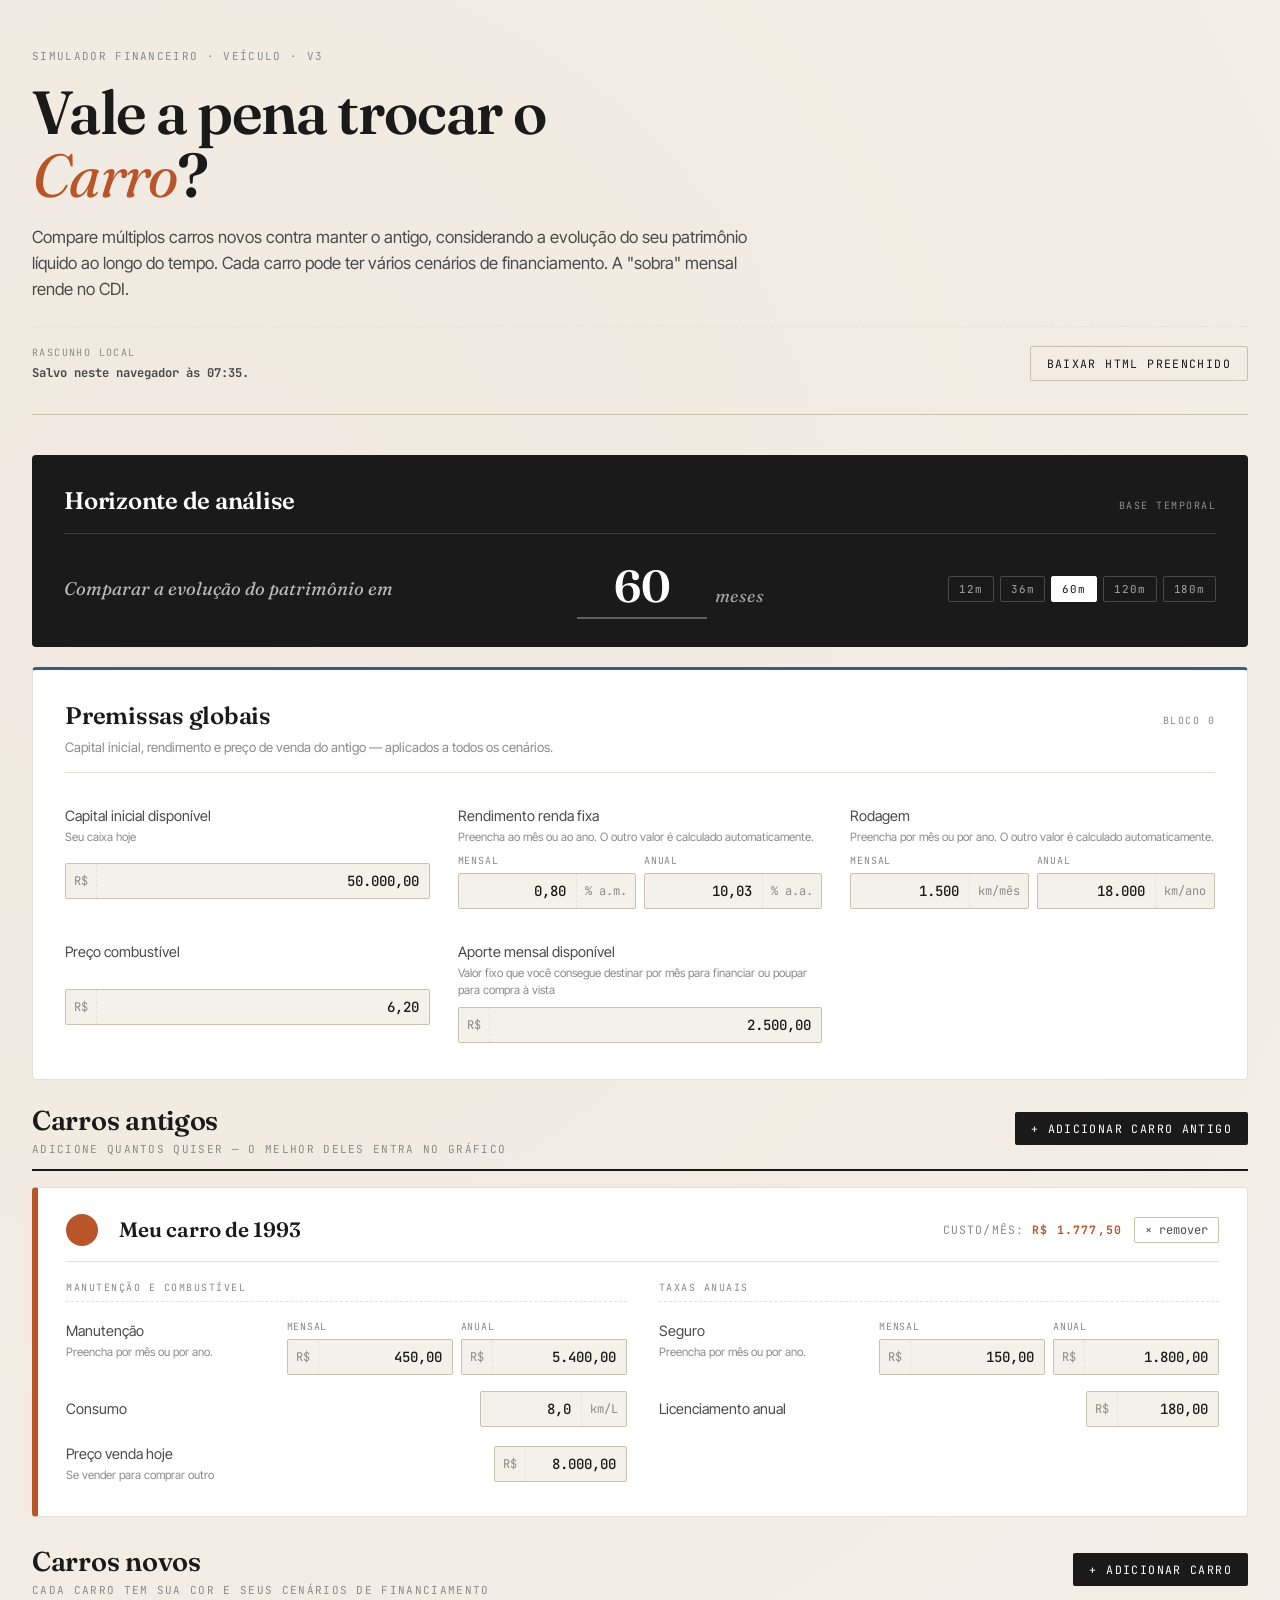
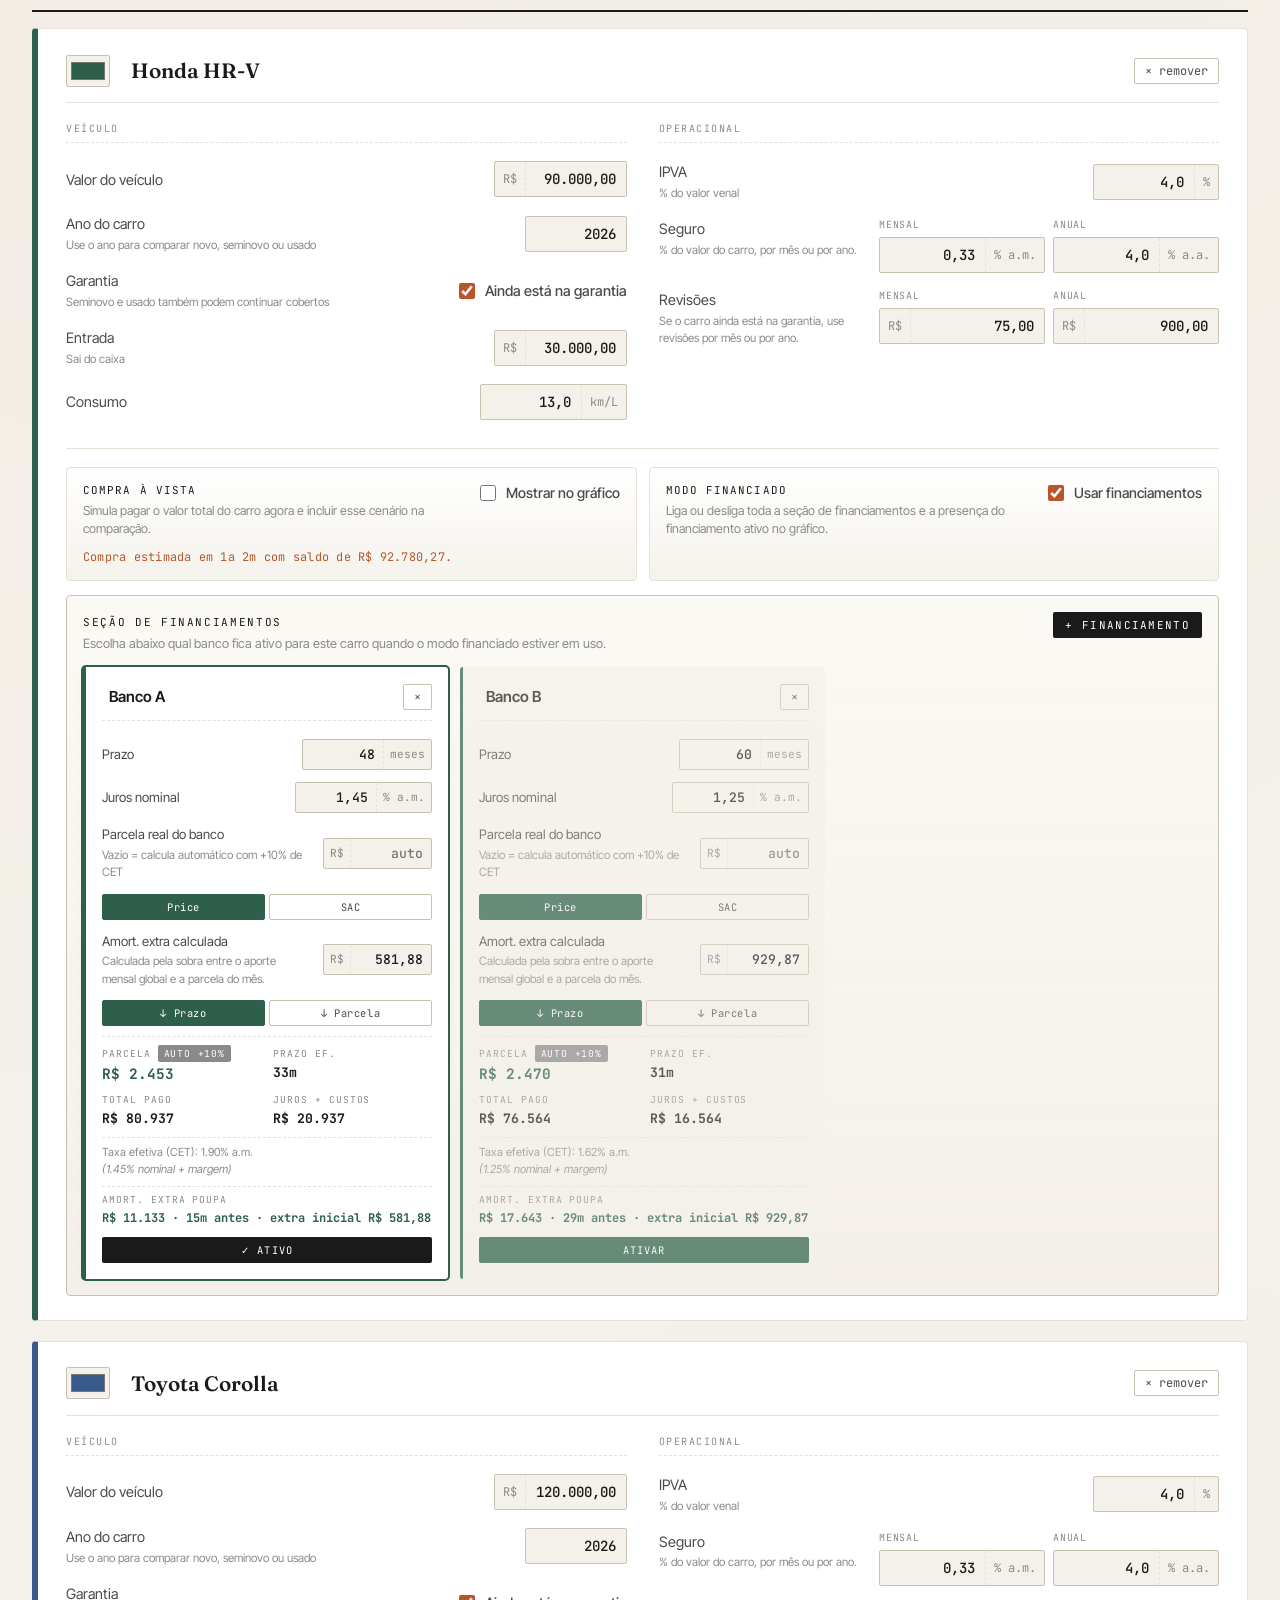
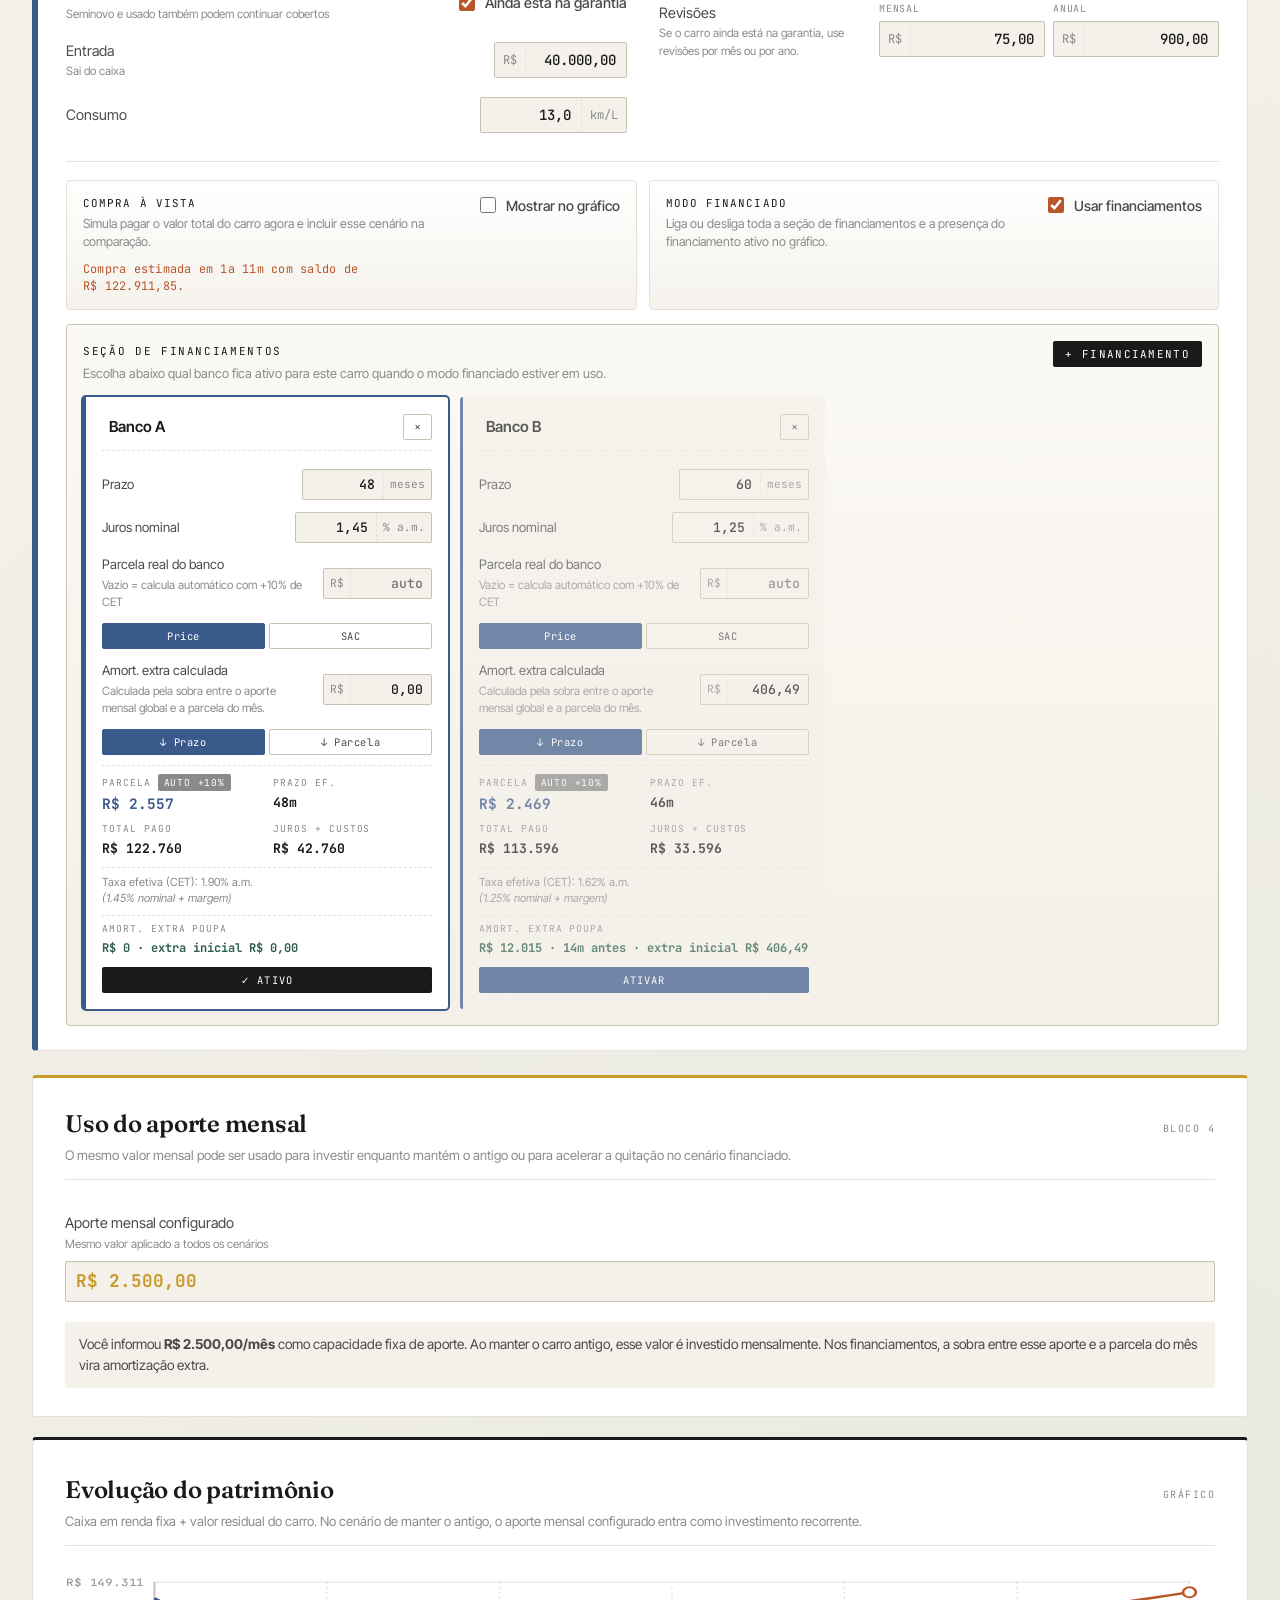
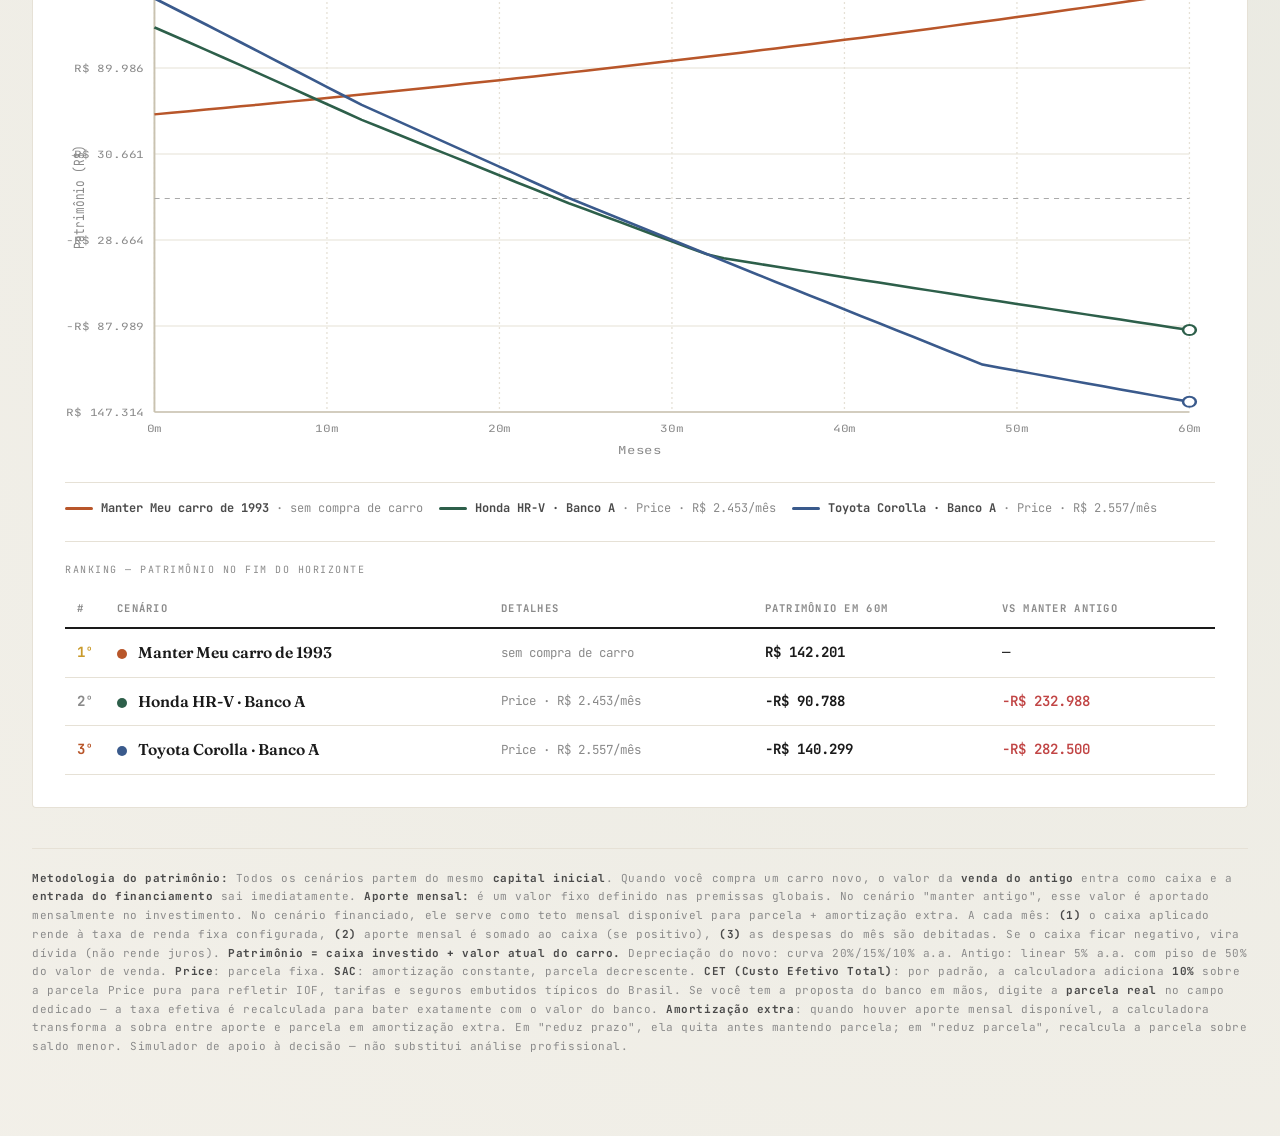
==== index.html @ 25f1d1dd "feat: adicionar campo de aporte mensal e lógica de cálculo para simulação de financiamento" ====
<!DOCTYPE html>
<html lang="pt-BR">
<head>
<meta charset="UTF-8">
<meta name="viewport" content="width=device-width, initial-scale=1.0">
<title>Calculadora: Vale a pena trocar o carro?</title>
<link rel="preconnect" href="https://fonts.googleapis.com">
<link rel="preconnect" href="https://fonts.gstatic.com" crossorigin>
<link href="https://fonts.googleapis.com/css2?family=Fraunces:ital,opsz,wght@0,9..144,400;0,9..144,600;0,9..144,700;1,9..144,400&family=JetBrains+Mono:wght@400;500;700&family=Inter+Tight:wght@400;500;600;700&display=swap" rel="stylesheet">
<style>
  * { box-sizing: border-box; margin: 0; padding: 0; }

  :root {
    --bg: #f4f1ea;
    --bg-card: #ffffff;
    --ink: #1a1a1a;
    --ink-soft: #4a4a4a;
    --ink-mute: #8a8a8a;
    --line: #e6e1d6;
    --line-strong: #c9c2b0;
    --accent-old: #b8562a;
    --highlight: #f5e9c8;
  }

  html, body {
    background: var(--bg);
    color: var(--ink);
    font-family: 'Inter Tight', sans-serif;
    font-size: 16px;
    line-height: 1.5;
    min-height: 100vh;
  }

  body {
    background-image:
      radial-gradient(circle at 15% 10%, rgba(184, 86, 42, 0.05) 0%, transparent 40%),
      radial-gradient(circle at 85% 80%, rgba(45, 95, 74, 0.05) 0%, transparent 40%);
  }

  .container {
    max-width: 1400px;
    margin: 0 auto;
    padding: 48px 32px 80px;
  }

  header {
    margin-bottom: 40px;
    border-bottom: 1px solid var(--line-strong);
    padding-bottom: 32px;
  }

  .tag {
    font-family: 'JetBrains Mono', monospace;
    font-size: 11px;
    letter-spacing: 0.12em;
    text-transform: uppercase;
    color: var(--ink-mute);
    margin-bottom: 16px;
  }

  h1 {
    font-family: 'Fraunces', serif;
    font-size: clamp(2.2rem, 5vw, 3.8rem);
    font-weight: 600;
    line-height: 1.05;
    letter-spacing: -0.02em;
    margin-bottom: 16px;
  }

  h1 em { font-style: italic; font-weight: 400; color: var(--accent-old); }

  .subtitle {
    font-size: 1.05rem;
    color: var(--ink-soft);
    max-width: 720px;
    line-height: 1.55;
  }

  .header-tools {
    margin-top: 24px;
    padding-top: 18px;
    border-top: 1px dashed var(--line);
    display: flex;
    align-items: center;
    justify-content: space-between;
    gap: 16px;
    flex-wrap: wrap;
  }

  .header-tools-meta {
    display: flex;
    flex-direction: column;
    gap: 4px;
  }

  .header-tools-label {
    font-family: 'JetBrains Mono', monospace;
    font-size: 10px;
    letter-spacing: 0.14em;
    text-transform: uppercase;
    color: var(--ink-mute);
  }

  .header-tools-status {
    font-family: 'JetBrains Mono', monospace;
    font-size: 0.76rem;
    color: var(--ink-soft);
  }

  .header-tools-status[data-state="error"] {
    color: #c14545;
  }

  .header-tools-actions {
    display: flex;
    gap: 10px;
    flex-wrap: wrap;
  }

  .card {
    background: var(--bg-card);
    border: 1px solid var(--line);
    border-radius: 4px;
    padding: 28px 32px;
    margin-bottom: 20px;
    position: relative;
  }

  .card.old { border-top: 3px solid var(--accent-old); }
  .card.horizon { background: var(--ink); color: var(--bg); border: none; }
  .card.globals { border-top: 3px solid #3a5a8c; }

  .card-header {
    display: flex;
    align-items: baseline;
    justify-content: space-between;
    margin-bottom: 24px;
    padding-bottom: 14px;
    border-bottom: 1px solid var(--line);
    gap: 16px;
    flex-wrap: wrap;
  }

  .card.horizon .card-header { border-bottom-color: rgba(255,255,255,0.15); }

  .card-title {
    font-family: 'Fraunces', serif;
    font-size: 1.5rem;
    font-weight: 600;
    letter-spacing: -0.01em;
  }

  .card-subtitle {
    font-family: 'JetBrains Mono', monospace;
    font-size: 10px;
    letter-spacing: 0.15em;
    text-transform: uppercase;
    color: var(--ink-mute);
  }

  .card.horizon .card-subtitle { color: rgba(255,255,255,0.5); }

  .main-grid {
    display: grid;
    grid-template-columns: 380px 1fr;
    gap: 20px;
    margin-bottom: 20px;
    align-items: start;
  }

  @media (max-width: 1100px) { .main-grid { grid-template-columns: 1fr; } }

  .section { margin-bottom: 20px; }

  .section-label {
    font-family: 'JetBrains Mono', monospace;
    font-size: 10px;
    letter-spacing: 0.15em;
    text-transform: uppercase;
    color: var(--ink-mute);
    margin-bottom: 10px;
    padding-bottom: 6px;
    border-bottom: 1px dashed var(--line);
  }

  .field {
    display: grid;
    grid-template-columns: 1fr auto;
    gap: 12px;
    align-items: center;
    padding: 8px 0;
    min-width: 0;
  }

  .field > * { min-width: 0; }

  .field.paired-field {
    grid-template-columns: 1fr minmax(240px, 340px);
    align-items: start;
  }

  .field label { font-size: 0.9rem; color: var(--ink-soft); }
  .field label small { display: block; font-size: 0.72rem; color: var(--ink-mute); margin-top: 2px; }

  .field-boolean {
    display: inline-flex;
    align-items: center;
    gap: 10px;
    font-size: 0.88rem;
    color: var(--ink);
    font-weight: 500;
  }

  .field-boolean input[type="checkbox"] {
    width: 16px;
    height: 16px;
    accent-color: var(--accent-old);
    cursor: pointer;
  }

  .paired-inputs {
    display: grid;
    grid-template-columns: repeat(2, minmax(0, 1fr));
    gap: 8px;
    width: 100%;
  }

  .paired-slot {
    display: flex;
    flex-direction: column;
    gap: 4px;
    min-width: 0;
  }

  .paired-slot-label {
    font-family: 'JetBrains Mono', monospace;
    font-size: 0.62rem;
    letter-spacing: 0.08em;
    text-transform: uppercase;
    color: var(--ink-mute);
  }

  .paired-inputs .input-wrap {
    width: 100%;
  }

  .paired-inputs input[type="number"],
  .paired-inputs input.numeric-input {
    width: 100%;
  }

  @media (max-width: 720px) {
    .field.paired-field {
      grid-template-columns: 1fr;
    }

    .paired-inputs {
      grid-template-columns: 1fr;
    }
  }

  .input-wrap {
    display: inline-flex;
    align-items: stretch;
    background: var(--bg);
    border: 1px solid var(--line-strong);
    border-radius: 2px;
    transition: border-color 0.15s, background 0.15s;
    overflow: hidden;
  }

  .input-wrap:focus-within {
    border-color: var(--accent-old);
    background: #fff;
  }

  .car-card .input-wrap:focus-within,
  .fin-card .input-wrap:focus-within {
    border-color: var(--car-color, var(--accent-old));
  }

  .input-wrap .prefix,
  .input-wrap .suffix {
    font-family: 'JetBrains Mono', monospace;
    font-size: 0.75rem;
    color: var(--ink-mute);
    display: inline-flex;
    align-items: center;
    padding: 0 8px;
    white-space: nowrap;
    flex-shrink: 0;
  }

  .input-wrap .prefix { border-right: 1px dashed var(--line); }
  .input-wrap .suffix { border-left: 1px dashed var(--line); }

  input[type="number"], input[type="text"], input[type="color"] {
    font-family: 'JetBrains Mono', monospace;
    font-size: 0.88rem;
    font-weight: 500;
    text-align: right;
    width: 100px;
    padding: 8px 10px;
    background: transparent;
    border: none;
    color: var(--ink);
    min-width: 0;
  }

  /* Standalone inputs (sem wrap) mantêm a borda */
  input[type="text"].scenario-name-input,
  input[type="text"].car-name-input,
  input[type="text"].fin-name-input {
    border: 1px solid transparent;
    background: transparent;
  }

  input[type="color"] {
    padding: 2px;
    width: 44px;
    height: 32px;
    cursor: pointer;
    border: 1px solid var(--line-strong);
    border-radius: 2px;
    background: var(--bg);
  }

  input[type="number"]:focus, input[type="text"]:focus {
    outline: none;
  }

  .car-card input[type="number"]:focus,
  .car-card input.numeric-input:focus,
  .car-card input[type="text"]:focus { border-color: var(--car-color, var(--accent-old)); }

  .fin-card input[type="number"]:focus,
  .fin-card input.numeric-input:focus,
  .fin-card input[type="text"]:focus { border-color: var(--car-color, var(--accent-old)); }

  input[type="number"]::-webkit-outer-spin-button,
  input[type="number"]::-webkit-inner-spin-button { -webkit-appearance: none; margin: 0; }
  input[type="number"] { appearance: textfield; -moz-appearance: textfield; }

  .computed {
    display: flex;
    justify-content: space-between;
    align-items: center;
    padding: 8px 0;
    border-top: 1px dashed var(--line);
    margin-top: 6px;
  }

  .computed-label {
    font-family: 'JetBrains Mono', monospace;
    font-size: 0.7rem;
    letter-spacing: 0.1em;
    text-transform: uppercase;
    color: var(--ink-mute);
  }

  .computed-value {
    font-family: 'JetBrains Mono', monospace;
    font-size: 0.9rem;
    font-weight: 700;
    color: var(--ink);
  }

  /* HORIZON */
  .horizon-content {
    display: flex;
    align-items: center;
    justify-content: space-between;
    gap: 24px;
    flex-wrap: wrap;
  }

  .horizon-content label {
    font-family: 'Fraunces', serif;
    font-size: 1.15rem;
    font-style: italic;
    color: rgba(255,255,255,0.7);
  }

  .horizon-input { display: flex; align-items: baseline; gap: 8px; }

  .horizon-input input {
    background: transparent;
    border: none;
    border-bottom: 2px solid rgba(255,255,255,0.3);
    color: #fff;
    font-family: 'Fraunces', serif;
    font-size: 2.8rem;
    font-weight: 600;
    text-align: center;
    width: 130px;
    padding: 0 8px 4px;
    border-radius: 0;
  }

  .horizon-input input:focus { border-bottom-color: #fff; background: transparent; }

  .horizon-input .unit {
    font-family: 'Fraunces', serif;
    font-style: italic;
    font-size: 1.1rem;
    color: rgba(255,255,255,0.6);
  }

  .quick-picks { display: flex; gap: 6px; flex-wrap: wrap; }

  .quick-pick {
    font-family: 'JetBrains Mono', monospace;
    font-size: 0.68rem;
    letter-spacing: 0.08em;
    background: transparent;
    color: rgba(255,255,255,0.6);
    border: 1px solid rgba(255,255,255,0.2);
    padding: 5px 10px;
    cursor: pointer;
    transition: all 0.15s;
    border-radius: 2px;
  }

  .quick-pick:hover { color: #fff; border-color: #fff; }
  .quick-pick.active { background: #fff; color: var(--ink); border-color: #fff; }

  /* GLOBAL PREMISSES */
  .globals-grid {
    display: grid;
    grid-template-columns: repeat(auto-fit, minmax(300px, 1fr));
    gap: 16px 28px;
  }

  .globals-grid .field {
    grid-template-columns: 1fr;
    gap: 8px;
    align-items: start;
  }

  .globals-grid .input-wrap {
    width: 100%;
    min-width: 0;
  }

  .globals-grid input[type="number"],
  .globals-grid input.numeric-input {
    width: 100%;
    flex: 1 1 auto;
    min-width: 0;
  }

  .globals-grid .field.paired-field {
    grid-template-columns: 1fr;
    gap: 8px;
  }

  .globals-grid .paired-inputs {
    grid-template-columns: repeat(2, minmax(0, 1fr));
  }

  @media (max-width: 980px) {
    .globals-grid .paired-inputs {
      grid-template-columns: 1fr;
    }
  }

  /* CARS SECTION */
  .cars-section {
    margin-bottom: 24px;
  }

  .cars-section-header {
    display: flex;
    align-items: center;
    justify-content: space-between;
    margin-bottom: 16px;
    padding-bottom: 12px;
    border-bottom: 2px solid var(--ink);
    flex-wrap: wrap;
    gap: 12px;
  }

  .cars-section-header h2 {
    font-family: 'Fraunces', serif;
    font-size: 1.7rem;
    font-weight: 600;
    letter-spacing: -0.01em;
  }

  .cars-section-header .meta {
    font-family: 'JetBrains Mono', monospace;
    font-size: 11px;
    letter-spacing: 0.12em;
    color: var(--ink-mute);
    text-transform: uppercase;
  }

  .car-card {
    background: var(--bg-card);
    border: 1px solid var(--line);
    border-left: 6px solid var(--car-color, #666);
    border-radius: 4px;
    padding: 24px 28px;
    margin-bottom: 20px;
    transition: box-shadow 0.15s;
  }

  .car-card.active {
    box-shadow: 0 0 0 2px var(--car-color, #666), 0 4px 16px rgba(0,0,0,0.04);
  }

  .car-header {
    display: flex;
    align-items: center;
    gap: 12px;
    margin-bottom: 18px;
    padding-bottom: 14px;
    border-bottom: 1px solid var(--line);
  }

  .car-name-input {
    flex: 1;
    font-family: 'Fraunces', serif !important;
    font-size: 1.3rem !important;
    font-weight: 600 !important;
    padding: 4px 8px !important;
    background: transparent !important;
    border: 1px solid transparent !important;
    text-align: left !important;
    min-width: 100px;
    width: auto;
  }
  .car-name-input:hover { border-color: var(--line) !important; }
  .car-name-input:focus { background: #fff !important; border-color: var(--car-color) !important; }

  .icon-btn {
    background: transparent;
    border: 1px solid var(--line-strong);
    padding: 6px 10px;
    border-radius: 2px;
    cursor: pointer;
    font-family: 'JetBrains Mono', monospace;
    font-size: 0.75rem;
    color: var(--ink-soft);
    transition: all 0.15s;
    line-height: 1;
  }
  .icon-btn:hover { background: var(--ink); color: #fff; border-color: var(--ink); }
  .icon-btn.danger:hover { background: #c14545; color: #fff; border-color: #c14545; }
  .icon-btn.primary {
    background: var(--car-color, var(--ink));
    color: #fff;
    border-color: var(--car-color, var(--ink));
  }
  .icon-btn.primary:hover { opacity: 0.85; }

  .car-body-grid {
    display: grid;
    grid-template-columns: 1fr 1fr;
    gap: 16px 32px;
  }

  @media (max-width: 900px) { .car-body-grid { grid-template-columns: 1fr; } }

  .financings-wrap {
    margin-top: 20px;
    padding-top: 18px;
    border-top: 1px solid var(--line);
  }

  .scenario-controls {
    display: grid;
    grid-template-columns: repeat(2, minmax(0, 1fr));
    gap: 12px;
  }

  .scenario-card {
    display: flex;
    align-items: flex-start;
    justify-content: space-between;
    gap: 14px;
    padding: 14px 16px;
    border: 1px solid var(--line);
    border-radius: 4px;
    background: linear-gradient(180deg, rgba(255,255,255,0.96), rgba(244,241,234,0.92));
  }

  .scenario-card-copy {
    display: flex;
    flex-direction: column;
    gap: 4px;
    min-width: 0;
  }

  .scenario-card-meta {
    margin-top: 6px;
    font-family: 'JetBrains Mono', monospace;
    font-size: 0.74rem;
    color: var(--accent-old);
    letter-spacing: 0.02em;
    line-height: 1.45;
  }

  .scenario-card-title {
    font-family: 'JetBrains Mono', monospace;
    font-size: 0.68rem;
    letter-spacing: 0.1em;
    text-transform: uppercase;
    color: var(--ink);
  }

  .scenario-card-subtitle {
    font-size: 0.78rem;
    color: var(--ink-mute);
    line-height: 1.45;
  }

  .scenario-card .field-boolean {
    flex-shrink: 0;
    align-items: center;
    color: var(--ink-soft);
  }

  .scenario-card .field-boolean span {
    white-space: nowrap;
  }

  .financings-panel {
    margin-top: 14px;
    padding: 16px;
    border: 1px solid var(--line-strong);
    border-radius: 4px;
    background: linear-gradient(180deg, rgba(251,249,244,0.98), rgba(243,239,231,0.94));
    box-shadow: inset 0 1px 0 rgba(255,255,255,0.65);
  }

  .financings-panel.disabled {
    opacity: 0.72;
  }

  .financings-header {
    display: flex;
    align-items: flex-start;
    justify-content: space-between;
    margin-bottom: 14px;
    gap: 14px;
    flex-wrap: wrap;
  }

  .financings-header-main {
    display: flex;
    flex-direction: column;
    align-items: flex-start;
    gap: 10px;
    min-width: 0;
  }

  .financings-toggle {
    display: flex;
    align-items: flex-start;
    gap: 10px;
    padding: 10px 12px;
    border: 1px solid var(--line-strong);
    border-radius: 3px;
    background: rgba(255,255,255,0.86);
    width: 100%;
  }

  .financings-toggle-copy {
    display: flex;
    flex-direction: column;
    gap: 2px;
  }

  .financings-heading-copy {
    display: flex;
    flex-direction: column;
    gap: 4px;
    padding-top: 2px;
  }

  .financings-toggle-title {
    font-family: 'JetBrains Mono', monospace;
    font-size: 0.68rem;
    letter-spacing: 0.08em;
    text-transform: uppercase;
    color: var(--ink);
  }

  .financings-toggle small {
    font-size: 0.74rem;
    color: var(--ink-mute);
  }

  .financings-header-title {
    font-family: 'JetBrains Mono', monospace;
    font-size: 11px;
    letter-spacing: 0.15em;
    color: var(--ink);
    text-transform: uppercase;
  }

  .financings-header-subtitle {
    font-size: 0.8rem;
    color: var(--ink-mute);
  }

  @media (max-width: 720px) {
    .scenario-controls {
      grid-template-columns: 1fr;
    }

    .scenario-card {
      flex-direction: column;
    }

    .scenario-card .field-boolean span {
      white-space: normal;
    }

    .financings-header-main {
      flex-direction: column;
    }

    .financings-toggle {
      min-width: 100%;
    }
  }

  .financings-grid {
    display: grid;
    grid-template-columns: repeat(auto-fill, minmax(300px, 1fr));
    gap: 12px;
  }

  .fin-card {
    background: var(--bg);
    border-radius: 3px;
    padding: 16px;
    border-left: 3px solid var(--car-color);
    opacity: 0.7;
    transition: opacity 0.15s, box-shadow 0.15s, background 0.15s;
    position: relative;
  }

  .fin-card.active {
    opacity: 1;
    background: #fff;
    box-shadow: 0 0 0 2px var(--car-color), 0 2px 8px rgba(0,0,0,0.04);
  }

  .fin-card.disabled {
    opacity: 0.38;
    background: #f0ede6;
    box-shadow: none;
    border-left-color: var(--line-strong);
    filter: grayscale(0.18);
  }

  .fin-card.disabled .fin-select-btn {
    background: var(--line-strong);
    color: var(--ink-soft);
  }

  .fin-card button:disabled,
  .fin-card input:disabled {
    cursor: not-allowed;
  }

  .fin-card-header {
    display: flex;
    align-items: center;
    gap: 8px;
    margin-bottom: 12px;
    padding-bottom: 10px;
    border-bottom: 1px dashed var(--line);
  }

  .fin-name-input {
    flex: 1;
    font-family: 'Inter Tight', sans-serif !important;
    font-size: 0.95rem !important;
    font-weight: 600 !important;
    padding: 3px 6px !important;
    background: transparent !important;
    border: 1px solid transparent !important;
    text-align: left !important;
    min-width: 80px;
    width: auto;
  }
  .fin-name-input:hover { border-color: var(--line) !important; }
  .fin-name-input:focus { background: #fff !important; border-color: var(--car-color) !important; }

  .fin-card .field label { font-size: 0.82rem; }
  .fin-card .field { padding: 6px 0; }
  .fin-card input[type="number"],
  .fin-card input.numeric-input { width: 80px; font-size: 0.82rem; padding: 6px 8px; }
  .fin-card .input-wrap .prefix,
  .fin-card .input-wrap .suffix { font-size: 0.7rem; padding: 0 6px; }

  .toggle-row { display: flex; gap: 4px; margin: 6px 0; }

  .toggle-row button {
    flex: 1;
    padding: 5px;
    background: transparent;
    border: 1px solid var(--line-strong);
    font-family: 'JetBrains Mono', monospace;
    font-size: 0.65rem;
    letter-spacing: 0.06em;
    cursor: pointer;
    color: var(--ink-soft);
    transition: all 0.15s;
    border-radius: 2px;
  }
  .toggle-row button.active {
    background: var(--car-color);
    color: #fff;
    border-color: var(--car-color);
  }

  .fin-metrics {
    margin-top: 10px;
    padding-top: 10px;
    border-top: 1px dashed var(--line);
    display: grid;
    grid-template-columns: 1fr 1fr;
    gap: 8px 12px;
  }

  .metric { display: flex; flex-direction: column; }

  .metric-label {
    font-family: 'JetBrains Mono', monospace;
    font-size: 0.6rem;
    letter-spacing: 0.1em;
    text-transform: uppercase;
    color: var(--ink-mute);
    margin-bottom: 2px;
  }

  .metric-value {
    font-family: 'JetBrains Mono', monospace;
    font-size: 0.82rem;
    font-weight: 700;
    color: var(--ink);
  }

  .metric-value.highlight { color: var(--car-color); font-size: 0.9rem; }

  .fin-select-btn {
    margin-top: 10px;
    padding: 6px 12px;
    background: var(--car-color);
    color: #fff;
    border: none;
    border-radius: 2px;
    font-family: 'JetBrains Mono', monospace;
    font-size: 0.65rem;
    letter-spacing: 0.1em;
    cursor: pointer;
    width: 100%;
    text-transform: uppercase;
    transition: opacity 0.15s;
  }
  .fin-select-btn:hover { opacity: 0.85; }
  .fin-card.active .fin-select-btn { background: var(--ink); cursor: default; }

  .add-btn {
    background: var(--ink);
    color: #fff;
    border: none;
    padding: 9px 16px;
    border-radius: 2px;
    font-family: 'JetBrains Mono', monospace;
    font-size: 0.72rem;
    letter-spacing: 0.12em;
    cursor: pointer;
    text-transform: uppercase;
    transition: opacity 0.15s;
  }
  .add-btn:hover { opacity: 0.85; }

  .ghost-btn {
    background: transparent;
    color: var(--ink);
    border: 1px solid var(--line-strong);
    padding: 9px 16px;
    border-radius: 2px;
    font-family: 'JetBrains Mono', monospace;
    font-size: 0.72rem;
    letter-spacing: 0.12em;
    cursor: pointer;
    text-transform: uppercase;
    transition: background 0.15s, border-color 0.15s, color 0.15s;
  }

  .ghost-btn:hover {
    background: var(--ink);
    color: #fff;
    border-color: var(--ink);
  }

  .add-btn.small {
    padding: 6px 12px;
    font-size: 0.68rem;
  }

  /* CHART */
  .chart-card {
    background: var(--bg-card);
    border: 1px solid var(--line);
    border-radius: 4px;
    padding: 32px;
    margin-bottom: 20px;
    border-top: 3px solid var(--ink);
  }

  .chart-wrap {
    position: relative;
    width: 100%;
    height: 500px;
    margin-top: 16px;
  }

  .chart-svg { width: 100%; height: 100%; display: block; }

  .chart-axis-label {
    font-family: 'JetBrains Mono', monospace;
    font-size: 10px;
    fill: var(--ink-mute);
  }

  .chart-grid-line { stroke: var(--line); stroke-width: 1; }
  .chart-axis-line { stroke: var(--line-strong); stroke-width: 1.5; }

  .chart-line {
    fill: none;
    stroke-width: 2.5;
    transition: stroke-width 0.15s;
  }

  .chart-line:hover { stroke-width: 4; }

  .chart-dot {
    fill: #fff;
    stroke-width: 2;
  }

  .chart-legend {
    display: flex;
    gap: 16px;
    flex-wrap: wrap;
    margin-top: 20px;
    padding-top: 16px;
    border-top: 1px solid var(--line);
  }

  .legend-item {
    display: flex;
    align-items: center;
    gap: 8px;
    font-family: 'JetBrains Mono', monospace;
    font-size: 0.75rem;
    color: var(--ink-soft);
  }

  .legend-line {
    width: 28px;
    height: 3px;
    border-radius: 2px;
  }

  .chart-tooltip {
    position: absolute;
    background: var(--ink);
    color: #fff;
    padding: 10px 14px;
    border-radius: 3px;
    font-family: 'JetBrains Mono', monospace;
    font-size: 11px;
    pointer-events: none;
    opacity: 0;
    transition: opacity 0.15s;
    z-index: 10;
    box-shadow: 0 4px 16px rgba(0,0,0,0.15);
    min-width: 200px;
  }

  .chart-tooltip.show { opacity: 1; }

  .chart-tooltip .tt-title {
    font-family: 'Fraunces', serif;
    font-size: 13px;
    font-weight: 600;
    margin-bottom: 6px;
    padding-bottom: 6px;
    border-bottom: 1px solid rgba(255,255,255,0.2);
  }

  .tt-row {
    display: flex;
    justify-content: space-between;
    gap: 14px;
    align-items: center;
    margin: 3px 0;
  }

  .tt-row .dot {
    width: 8px;
    height: 8px;
    border-radius: 50%;
    display: inline-block;
    margin-right: 6px;
  }

  /* Ranking abaixo do gráfico */
  .ranking {
    margin-top: 24px;
    padding-top: 20px;
    border-top: 1px solid var(--line);
  }

  .ranking-title {
    font-family: 'JetBrains Mono', monospace;
    font-size: 10px;
    letter-spacing: 0.15em;
    text-transform: uppercase;
    color: var(--ink-mute);
    margin-bottom: 14px;
  }

  .ranking-table {
    width: 100%;
    border-collapse: collapse;
    font-size: 0.88rem;
  }

  .ranking-table th {
    text-align: left;
    padding: 10px 12px;
    font-family: 'JetBrains Mono', monospace;
    font-size: 0.66rem;
    letter-spacing: 0.12em;
    text-transform: uppercase;
    color: var(--ink-mute);
    border-bottom: 2px solid var(--ink);
    white-space: nowrap;
  }

  .ranking-table td {
    padding: 12px;
    border-bottom: 1px solid var(--line);
    font-family: 'JetBrains Mono', monospace;
  }

  .ranking-table tr td:nth-child(2) {
    font-family: 'Fraunces', serif;
    font-weight: 600;
    font-size: 0.98rem;
  }

  .ranking-table .pos {
    width: 40px;
    font-weight: 700;
    color: var(--ink-mute);
  }

  .ranking-table .pos.p1 { color: #c99a2a; }
  .ranking-table .pos.p2 { color: #8a8a8a; }
  .ranking-table .pos.p3 { color: #b8562a; }

  .ranking-table .car-dot {
    width: 10px;
    height: 10px;
    border-radius: 50%;
    display: inline-block;
    margin-right: 8px;
    vertical-align: middle;
  }

  .ranking-table .delta-pos { color: #2d5f4a; font-weight: 600; }
  .ranking-table .delta-neg { color: #c14545; font-weight: 600; }

  footer {
    margin-top: 40px;
    padding-top: 20px;
    border-top: 1px solid var(--line);
    font-family: 'JetBrains Mono', monospace;
    font-size: 11px;
    color: var(--ink-mute);
    letter-spacing: 0.05em;
    line-height: 1.7;
  }

  footer strong { color: var(--ink-soft); }
</style>
</head>
<body>

<div class="container">

  <header>
    <div class="tag">Simulador Financeiro · Veículo · v3</div>
    <h1>Vale a pena trocar o<br><em>Carro</em>?</h1>
    <p class="subtitle">
      Compare múltiplos carros novos contra manter o antigo, considerando a evolução do seu patrimônio líquido ao longo do tempo.
      Cada carro pode ter vários cenários de financiamento. A "sobra" mensal rende no CDI.
    </p>

    <div class="header-tools">
      <div class="header-tools-meta">
        <span class="header-tools-label">Rascunho local</span>
        <strong class="header-tools-status" id="autosave_status">Mudanças serão salvas automaticamente neste navegador.</strong>
      </div>

      <div class="header-tools-actions">
        <button class="ghost-btn" id="download_filled_html">Baixar HTML preenchido</button>
      </div>
    </div>
  </header>

  <!-- HORIZONTE -->
  <div class="card horizon">
    <div class="card-header">
      <div class="card-title" style="color:#fff;">Horizonte de análise</div>
      <div class="card-subtitle">Base temporal</div>
    </div>
    <div class="horizon-content">
      <label>Comparar a evolução do patrimônio em</label>
      <div class="horizon-input">
        <input type="number" id="horizonte" value="60" min="1" max="240" step="1" data-integer="true">
        <span class="unit">meses</span>
      </div>
      <div class="quick-picks">
        <button class="quick-pick" data-h="12">12m</button>
        <button class="quick-pick" data-h="36">36m</button>
        <button class="quick-pick active" data-h="60">60m</button>
        <button class="quick-pick" data-h="120">120m</button>
        <button class="quick-pick" data-h="180">180m</button>
      </div>
    </div>
  </div>

  <!-- PREMISSAS GLOBAIS -->
  <div class="card globals">
    <div class="card-header">
      <div>
        <div class="card-title">Premissas globais</div>
        <div style="font-size:0.82rem; color:var(--ink-mute); margin-top:4px;">
          Capital inicial, rendimento e preço de venda do antigo — aplicados a todos os cenários.
        </div>
      </div>
      <div class="card-subtitle">Bloco 0</div>
    </div>

    <div class="globals-grid">
      <div class="field">
        <label>Capital inicial disponível
          <small>Seu caixa hoje</small>
        </label>
        <div class="input-wrap">
          <span class="prefix">R$</span>
          <input type="number" id="capital_inicial" value="50000" min="0" step="0.01">
        </div>
      </div>

      <div class="field paired-field">
        <label>Rendimento renda fixa
          <small>Preencha ao mês ou ao ano. O outro valor é calculado automaticamente.</small>
        </label>
        <div class="paired-inputs">
          <div class="paired-slot">
            <span class="paired-slot-label">Mensal</span>
            <div class="input-wrap">
              <input type="number" id="rendimento_mes" value="0.80" min="0" step="0.01">
              <span class="suffix">% a.m.</span>
            </div>
          </div>
          <div class="paired-slot">
            <span class="paired-slot-label">Anual</span>
            <div class="input-wrap">
              <input type="number" id="rendimento_ano" value="10.03" min="0" step="0.01">
              <span class="suffix">% a.a.</span>
            </div>
          </div>
        </div>
      </div>

      <div class="field paired-field">
        <label>Rodagem
          <small>Preencha por mês ou por ano. O outro valor é calculado automaticamente.</small>
        </label>
        <div class="paired-inputs">
          <div class="paired-slot">
            <span class="paired-slot-label">Mensal</span>
            <div class="input-wrap">
              <input type="number" id="km_mes" value="1500" min="0" step="50">
              <span class="suffix">km/mês</span>
            </div>
          </div>
          <div class="paired-slot">
            <span class="paired-slot-label">Anual</span>
            <div class="input-wrap">
              <input type="number" id="km_ano" value="18000" min="0" step="100">
              <span class="suffix">km/ano</span>
            </div>
          </div>
        </div>
      </div>

      <div class="field">
        <label>Preço combustível</label>
        <div class="input-wrap">
          <span class="prefix">R$</span>
          <input type="number" id="combustivel_preco" value="6.20" min="0" step="0.10">
        </div>
      </div>

      <div class="field">
        <label>Aporte mensal disponível
          <small>Valor fixo que você consegue destinar por mês para financiar ou poupar para compra à vista</small>
        </label>
        <div class="input-wrap">
          <span class="prefix">R$</span>
          <input type="number" id="aporte_mensal" value="2500" min="0" step="0.01">
        </div>
      </div>
    </div>
  </div>

  <!-- CARROS ANTIGOS -->
  <div class="cars-section">
    <div class="cars-section-header">
      <div>
        <h2>Carros antigos</h2>
        <div class="meta">Adicione quantos quiser — o melhor deles entra no gráfico</div>
      </div>
      <button class="add-btn" id="add_old_car">+ Adicionar carro antigo</button>
    </div>

    <div id="old_cars_container"></div>
  </div>

  <!-- CARROS NOVOS -->
  <div class="cars-section">
    <div class="cars-section-header">
      <div>
        <h2>Carros novos</h2>
        <div class="meta">Cada carro tem sua cor e seus cenários de financiamento</div>
      </div>
      <button class="add-btn" id="add_car">+ Adicionar carro</button>
    </div>

    <div id="cars_container"></div>
  </div>

  <!-- RESUMO DO APORTE -->
  <div class="card" style="border-top:3px solid #c99a2a;">
    <div class="card-header">
      <div>
        <div class="card-title">Uso do aporte mensal</div>
        <div style="font-size:0.82rem; color:var(--ink-mute); margin-top:4px;">
          O mesmo valor mensal pode ser usado para investir enquanto mantém o antigo ou para acelerar a quitação no cenário financiado.
        </div>
      </div>
      <div class="card-subtitle">Bloco 4</div>
    </div>

    <div class="globals-grid">
      <div class="field">
        <label>Aporte mensal configurado
          <small>Mesmo valor aplicado a todos os cenários</small>
        </label>
        <div class="input-wrap">
          <span class="computed-value" id="aporte_valor_out" style="color:#c99a2a; font-size:1.1rem; padding:6px 10px;">—</span>
        </div>
      </div>
    </div>

    <div style="margin-top:12px; padding:12px 14px; background:var(--bg); border-radius:3px; font-size:0.85rem; color:var(--ink-soft); line-height:1.55;">
      <span id="aporte_explain">—</span>
    </div>
  </div>

  <!-- GRÁFICO -->
  <div class="chart-card">
    <div class="card-header" style="border-bottom:1px solid var(--line); padding-bottom:14px; margin-bottom:0;">
      <div>
        <div class="card-title">Evolução do patrimônio</div>
        <div style="font-size:0.82rem; color:var(--ink-mute); margin-top:4px;">
          Caixa em renda fixa + valor residual do carro. No cenário de manter o antigo, o aporte mensal configurado entra como investimento recorrente.
        </div>
      </div>
      <div class="card-subtitle">Gráfico</div>
    </div>

    <div class="chart-wrap">
      <svg class="chart-svg" id="chart_svg" viewBox="0 0 900 500" preserveAspectRatio="none"></svg>
      <div class="chart-tooltip" id="chart_tooltip"></div>
    </div>

    <div class="chart-legend" id="chart_legend"></div>

    <div class="ranking">
      <div class="ranking-title">Ranking — patrimônio no fim do horizonte</div>
      <div style="overflow-x:auto;">
        <table class="ranking-table" id="ranking_table"></table>
      </div>
    </div>
  </div>

  <footer>
    <strong>Metodologia do patrimônio:</strong>
    Todos os cenários partem do mesmo <strong>capital inicial</strong>. Quando você compra um carro novo, o valor da <strong>venda do antigo</strong> entra como caixa e a <strong>entrada do financiamento</strong> sai imediatamente.
    <strong>Aporte mensal:</strong> é um valor fixo definido nas premissas globais. No cenário "manter antigo", esse valor é aportado mensalmente no investimento. No cenário financiado, ele serve como teto mensal disponível para parcela + amortização extra.
    A cada mês: <strong>(1)</strong> o caixa aplicado rende à taxa de renda fixa configurada, <strong>(2)</strong> aporte mensal é somado ao caixa (se positivo), <strong>(3)</strong> as despesas do mês são debitadas. Se o caixa ficar negativo, vira dívida (não rende juros).
    <strong>Patrimônio = caixa investido + valor atual do carro.</strong>
    Depreciação do novo: curva 20%/15%/10% a.a. Antigo: linear 5% a.a. com piso de 50% do valor de venda.
    <strong>Price</strong>: parcela fixa. <strong>SAC</strong>: amortização constante, parcela decrescente.
    <strong>CET (Custo Efetivo Total)</strong>: por padrão, a calculadora adiciona <strong>10%</strong> sobre a parcela Price pura para refletir IOF, tarifas e seguros embutidos típicos do Brasil. Se você tem a proposta do banco em mãos, digite a <strong>parcela real</strong> no campo dedicado — a taxa efetiva é recalculada para bater exatamente com o valor do banco.
    <strong>Amortização extra</strong>: quando houver aporte mensal disponível, a calculadora transforma a sobra entre aporte e parcela em amortização extra. Em "reduz prazo", ela quita antes mantendo parcela; em "reduz parcela", recalcula a parcela sobre saldo menor.
    Simulador de apoio à decisão — não substitui análise profissional.
  </footer>

</div>

<script id="embedded_state" type="application/json"></script>
<script>
(function() {
  const $ = id => document.getElementById(id);
  const fmtBRL = v => v.toLocaleString('pt-BR', { style: 'currency', currency: 'BRL', maximumFractionDigits: 0 });
  const fmtBRL2 = v => v.toLocaleString('pt-BR', { style: 'currency', currency: 'BRL', minimumFractionDigits: 2, maximumFractionDigits: 2 });

  const escapeHTML = str => String(str).replace(/[&<>"']/g, c => ({
    '&':'&amp;', '<':'&lt;', '>':'&gt;', '"':'&quot;', "'":'&#39;'
  })[c]);

  const CAR_COLORS = [
    '#2d5f4a', '#3a5a8c', '#8c3a5a', '#c2772a', '#5a6c3a',
    '#6a3a8c', '#3a8c8c', '#8c6a3a', '#4a4a4a', '#8c3a3a',
  ];

  const ANTIGO_COLOR = '#b8562a';
  const ANO_ATUAL = new Date().getFullYear();
  const CET_PADRAO = 0.10; // 10% adicional sobre Price puro para refletir IOF + tarifas + seguros típicos
  const STORAGE_KEY = 'calculadora-carro-state-v1';
  const EMBEDDED_STATE_ID = 'embedded_state';

  // Dado uma parcela desejada (real do banco), resolve numericamente a taxa efetiva que a gera
  function taxaEfetivaParaParcela(pv, n, parcelaDesejada) {
    if (pv <= 0 || parcelaDesejada <= 0 || n <= 0) return 0;
    if (parcelaDesejada * n <= pv) return 0; // parcela tão baixa que é juros zero ou negativos
    // Bissection: taxa entre 0.0001% e 50% ao mês
    let lo = 0.000001, hi = 0.5;
    for (let iter = 0; iter < 80; iter++) {
      const mid = (lo + hi) / 2;
      const parcela = calcPrice(pv, mid, n);
      if (Math.abs(parcela - parcelaDesejada) < 0.01) return mid;
      if (parcela < parcelaDesejada) lo = mid;
      else hi = mid;
    }
    return (lo + hi) / 2;
  }

  // Resolve qual taxa efetiva usar para um financiamento:
  // - Se parcelaReal > 0: usa essa parcela como âncora, calcula a taxa que a gera
  // - Caso contrário: taxa nominal + margem CET padrão (10%) — aplica na taxa para gerar parcela ~10% maior
  // Retorna { taxaEfetiva, parcelaReferencia, fonte: 'manual'|'auto'|'nominal' }
  function resolverTaxaEfetiva(pv, jurosNominalMes, prazo, parcelaReal) {
    if (parcelaReal && parcelaReal > 0 && pv > 0) {
      const taxa = taxaEfetivaParaParcela(pv, prazo, parcelaReal);
      return { taxaEfetiva: taxa, parcelaReferencia: parcelaReal, fonte: 'manual' };
    }
    // Auto: taxa nominal + 10% de margem sobre a parcela (reflete CET médio)
    const parcelaPura = calcPrice(pv, jurosNominalMes, prazo);
    const parcelaComCet = parcelaPura * (1 + CET_PADRAO);
    const taxaEfetiva = taxaEfetivaParaParcela(pv, prazo, parcelaComCet);
    return { taxaEfetiva, parcelaReferencia: parcelaComCet, fonte: 'auto' };
  }

  let cars = [];
  let oldCars = [];
  let carCounter = 0;
  let oldCarCounter = 0;
  let finCounter = 0;
  let aporteRefCarId = null; // ID do carro novo usado como referência para calcular o aporte

  function syncQuickPicks() {
    const horizonte = readIntegerValue($('horizonte')) || 0;
    document.querySelectorAll('.quick-pick').forEach(btn => {
      btn.classList.toggle('active', parseInt(btn.dataset.h) === horizonte);
    });
  }

  function setAutosaveStatus(message, state = 'idle') {
    const statusEl = $('autosave_status');
    if (!statusEl) return;
    statusEl.textContent = message;
    statusEl.dataset.state = state;
  }

  function roundTo(value, decimals = 2) {
    if (!Number.isFinite(value)) return 0;
    const factor = 10 ** decimals;
    return Math.round(value * factor) / factor;
  }

  function parseLocaleNumber(raw) {
    if (typeof raw === 'number') return Number.isFinite(raw) ? raw : 0;

    const text = String(raw ?? '').trim();
    if (!text) return 0;

    const sanitized = text.replace(/\s+/g, '');

    if (sanitized.includes(',') && sanitized.includes('.')) {
      const normalized = sanitized.replace(/\./g, '').replace(',', '.');
      return Number(normalized) || 0;
    }

    if (sanitized.includes(',')) {
      return Number(sanitized.replace(/\./g, '').replace(',', '.')) || 0;
    }

    const dotCount = (sanitized.match(/\./g) || []).length;
    if (dotCount > 1) {
      return Number(sanitized.replace(/\./g, '')) || 0;
    }

    if (dotCount === 1) {
      const [, fraction = ''] = sanitized.split('.');
      if (fraction.length === 3) {
        return Number(sanitized.replace('.', '')) || 0;
      }
    }

    return Number(sanitized) || 0;
  }

  function readNumericValue(inputOrValue) {
    const raw = typeof inputOrValue === 'object' && inputOrValue !== null && 'value' in inputOrValue
      ? inputOrValue.value
      : inputOrValue;
    return parseLocaleNumber(raw);
  }

  function isIntegerInput(input) {
    return input?.dataset?.integer === 'true';
  }

  function readIntegerValue(inputOrValue) {
    return Math.round(readNumericValue(inputOrValue) || 0);
  }

  function readInputValue(inputOrValue) {
    return typeof inputOrValue === 'object' && inputOrValue !== null && isIntegerInput(inputOrValue)
      ? readIntegerValue(inputOrValue)
      : readNumericValue(inputOrValue);
  }

  function isCarroUsado(car) {
    return (readIntegerValue(car?.ano) || ANO_ATUAL) < ANO_ATUAL;
  }

  function isCarroEmGarantia(car) {
    if (typeof car?.emGarantia === 'boolean') return car.emGarantia;
    return !isCarroUsado(car);
  }

  function getCarCuidadoCopy(car) {
    return isCarroEmGarantia(car)
      ? {
          label: 'Revisões',
          help: 'Se o carro ainda está na garantia, use revisões por mês ou por ano.'
        }
      : isCarroUsado(car)
      ? {
          label: 'Manutenção',
          help: 'Fora da garantia, preencha manutenção por mês ou por ano.'
        }
      : {
          label: 'Manutenção',
          help: 'Se o carro não estiver mais na garantia, preencha manutenção por mês ou por ano.'
        };
  }

  function updateCarCuidadoCopy(card, car) {
    if (!card) return;
    const copy = getCarCuidadoCopy(car);
    const labelEl = card.querySelector('[data-cuidado-label]');
    const helpEl = card.querySelector('[data-cuidado-help]');
    if (labelEl) labelEl.textContent = copy.label;
    if (helpEl) helpEl.textContent = copy.help;
  }

  function inferInputDecimals(input) {
    if (isIntegerInput(input)) return 0;
    const step = input?.getAttribute?.('step');
    if (!step || step === 'any') return 2;
    if (!step.includes('.')) return 0;
    return step.split('.')[1].length;
  }

  function formatInputValue(value, decimals = 2, useGrouping = true) {
    return roundTo(value, decimals).toLocaleString('pt-BR', {
      minimumFractionDigits: decimals,
      maximumFractionDigits: decimals,
      useGrouping,
    });
  }

  function formatNumericInput(input) {
    if (!input) return;
    const useGrouping = input.dataset.noGrouping !== 'true';
    const raw = String(input.value ?? '').trim();
    if (!raw) {
      if (input.hasAttribute('placeholder')) {
        input.value = '';
        return;
      }
      input.value = formatInputValue(0, inferInputDecimals(input), useGrouping);
      return;
    }
    const value = isIntegerInput(input) ? readIntegerValue(raw) : readNumericValue(raw);
    input.value = formatInputValue(value, inferInputDecimals(input), useGrouping);
  }

  function normalizeNumericInputs(root = document) {
    root.querySelectorAll('input[type="number"], input.numeric-input').forEach(input => {
      if (input.type === 'color') return;

      input.classList.add('numeric-input');
      if (input.type === 'number') input.type = 'text';
      input.inputMode = inferInputDecimals(input) > 0 ? 'decimal' : 'numeric';
      input.autocomplete = 'off';

      if (!input.dataset.numericFormatted) {
        input.addEventListener('blur', () => formatNumericInput(input));
        input.dataset.numericFormatted = 'true';
      }

      formatNumericInput(input);
    });
  }

  function setPairedInputs(monthlyInput, annualInput, monthlyValue, monthlyDecimals = 2, annualDecimals = 2, monthlyToAnnual = v => v * 12) {
    if (monthlyInput) monthlyInput.value = formatInputValue(monthlyValue, monthlyDecimals);
    if (annualInput) annualInput.value = formatInputValue(monthlyToAnnual(monthlyValue), annualDecimals);
  }

  function monthlyPercentToAnnual(monthlyPct) {
    const monthlyRate = Math.max(0, monthlyPct || 0) / 100;
    return (Math.pow(1 + monthlyRate, 12) - 1) * 100;
  }

  function annualPercentToMonthly(annualPct) {
    const annualRate = Math.max(0, annualPct || 0) / 100;
    return (Math.pow(1 + annualRate, 1 / 12) - 1) * 100;
  }

  function monthlyToAnnualLinear(value) {
    return (value || 0) * 12;
  }

  function annualToMonthlyLinear(value) {
    return (value || 0) / 12;
  }

  function bindLinkedInputs({
    monthlyInput,
    annualInput,
    monthlyToAnnual,
    annualToMonthly,
    monthlyDecimals = 2,
    annualDecimals = 2,
  }) {
    if (!monthlyInput || !annualInput) return;

    monthlyInput.addEventListener('input', () => {
      const monthlyValue = readNumericValue(monthlyInput);
      if (annualInput) annualInput.value = formatInputValue(monthlyToAnnual(monthlyValue), annualDecimals);
      recalcular();
    });

    annualInput.addEventListener('input', () => {
      const annualValue = readNumericValue(annualInput);
      const monthlyValue = annualToMonthly(annualValue);
      if (monthlyInput) monthlyInput.value = formatInputValue(monthlyValue, monthlyDecimals);
      recalcular();
    });
  }

  function getGlobalsFromDOM() {
    return {
      horizonte: Math.max(1, Math.round(readNumericValue($('horizonte')) || 60)),
      capitalInicial: readNumericValue($('capital_inicial')) || 0,
      rendimentoMes: readNumericValue($('rendimento_mes')) || 0,
      kmMes: readNumericValue($('km_mes')) || 0,
      combustivelPreco: readNumericValue($('combustivel_preco')) || 0,
      aporteMensal: readNumericValue($('aporte_mensal')) || 0,
    };
  }

  function applyGlobalsToDOM(globals = {}) {
    if ($('horizonte')) $('horizonte').value = formatInputValue(Math.max(1, Math.round(globals.horizonte) || 60), 0);
    if ($('capital_inicial')) $('capital_inicial').value = formatInputValue(globals.capitalInicial ?? 50000, inferInputDecimals($('capital_inicial')));
    setPairedInputs($('rendimento_mes'), $('rendimento_ano'), globals.rendimentoMes ?? 0.80, 2, 2, monthlyPercentToAnnual);
    setPairedInputs($('km_mes'), $('km_ano'), globals.kmMes ?? 1500, 0, 0, monthlyToAnnualLinear);
    if ($('combustivel_preco')) $('combustivel_preco').value = formatInputValue(globals.combustivelPreco ?? 6.20, inferInputDecimals($('combustivel_preco')));
    if ($('aporte_mensal')) $('aporte_mensal').value = formatInputValue(globals.aporteMensal ?? 2500, inferInputDecimals($('aporte_mensal')));
    syncQuickPicks();
  }

  function buildSerializableState() {
    return {
      version: 1,
      savedAt: new Date().toISOString(),
      globals: getGlobalsFromDOM(),
      oldCars: JSON.parse(JSON.stringify(oldCars)),
      cars: JSON.parse(JSON.stringify(cars)),
      aporteRefCarId,
    };
  }

  function parseStateCandidate(raw) {
    try {
      const parsed = typeof raw === 'string' ? JSON.parse(raw) : raw;
      if (!parsed || typeof parsed !== 'object') return null;
      if (!parsed.globals || typeof parsed.globals !== 'object') return null;
      if (!Array.isArray(parsed.oldCars) || !Array.isArray(parsed.cars)) return null;
      return {
        version: parsed.version || 1,
        savedAt: parsed.savedAt || new Date(0).toISOString(),
        globals: parsed.globals,
        oldCars: parsed.oldCars,
        cars: parsed.cars,
        aporteRefCarId: parsed.aporteRefCarId || null,
      };
    } catch {
      return null;
    }
  }

  function readEmbeddedState() {
    const el = $(EMBEDDED_STATE_ID);
    if (!el) return null;
    const raw = el.textContent.trim();
    if (!raw) return null;
    return parseStateCandidate(raw);
  }

  function readLocalState() {
    try {
      const raw = localStorage.getItem(STORAGE_KEY);
      if (!raw) return null;
      return parseStateCandidate(raw);
    } catch {
      setAutosaveStatus('Armazenamento local indisponível neste contexto.', 'error');
      return null;
    }
  }

  function latestTimestamp(state) {
    const ts = Date.parse(state?.savedAt || '');
    return Number.isFinite(ts) ? ts : 0;
  }

  function extractCounter(id, prefix) {
    const match = typeof id === 'string' ? id.match(new RegExp(`^${prefix}_(\\d+)$`)) : null;
    return match ? parseInt(match[1], 10) : 0;
  }

  function recalibrarCounters() {
    carCounter = Math.max(0, ...cars.map(car => extractCounter(car.id, 'car')));
    oldCarCounter = Math.max(0, ...oldCars.map(car => extractCounter(car.id, 'oldcar')));
    finCounter = Math.max(0, ...cars.flatMap(car => car.financings.map(fin => extractCounter(fin.id, 'fin'))));
  }

  function restoreState(state) {
    if (!state || !state.oldCars.length || !state.cars.length) return false;

    applyGlobalsToDOM(state.globals);
    oldCars = state.oldCars.map(oldCar => createOldCar(oldCar));
    cars = state.cars.map(car => {
      const financings = Array.isArray(car.financings) && car.financings.length
        ? car.financings.map(fin => createFinancing(fin))
        : [createFinancing({ name: 'Banco A', juros: 1.45, prazo: 48 })];
      const restoredCar = createCar({ ...car, financings, activeFinancingId: car.activeFinancingId });
      if (!restoredCar.financings.some(fin => fin.id === restoredCar.activeFinancingId)) {
        restoredCar.activeFinancingId = restoredCar.financings[0]?.id || null;
      }
      return restoredCar;
    });
    aporteRefCarId = state.aporteRefCarId || null;
    recalibrarCounters();
    setAutosaveStatus('Rascunho local restaurado.', 'saved');
    return true;
  }

  function loadState() {
    const embeddedState = readEmbeddedState();
    const localState = readLocalState();
    const chosenState = [embeddedState, localState]
      .filter(Boolean)
      .sort((a, b) => latestTimestamp(a) - latestTimestamp(b))
      .pop();

    return chosenState ? restoreState(chosenState) : false;
  }

  function saveState() {
    const state = buildSerializableState();
    try {
      localStorage.setItem(STORAGE_KEY, JSON.stringify(state));
      const time = new Date(state.savedAt).toLocaleTimeString('pt-BR', { hour: '2-digit', minute: '2-digit' });
      setAutosaveStatus(`Salvo neste navegador às ${time}.`, 'saved');
    } catch {
      setAutosaveStatus('Armazenamento local indisponível neste contexto.', 'error');
    }
    return state;
  }

  function escapeJSONForScriptTag(json) {
    return json.replace(/</g, '\\u003c');
  }

  function hideChartArtifacts() {
    const tooltip = $('chart_tooltip');
    if (tooltip) tooltip.classList.remove('show');
    const hoverLine = $('chart_svg')?.querySelector('.hover-line');
    if (hoverLine) hoverLine.remove();
  }

  function downloadFilledHTML() {
    hideChartArtifacts();
    const state = saveState();
    const embeddedState = escapeJSONForScriptTag(JSON.stringify(state, null, 2));
    const html = '<!DOCTYPE html>\n' + document.documentElement.outerHTML.replace(
      /<script id="embedded_state" type="application\/json">[\s\S]*?<\/script>/,
      `<script id="embedded_state" type="application/json">\n${embeddedState}\n<\/script>`
    );

    const blob = new Blob([html], { type: 'text/html;charset=utf-8' });
    const url = URL.createObjectURL(blob);
    const link = document.createElement('a');
    const stamp = new Date().toISOString().slice(0, 10);
    link.href = url;
    link.download = `calculadora-carro-preenchida-${stamp}.html`;
    document.body.appendChild(link);
    link.click();
    link.remove();
    setTimeout(() => URL.revokeObjectURL(url), 1000);
    setAutosaveStatus('HTML preenchido baixado com o estado atual.', 'saved');
  }

  function seedDefaultState() {
    oldCars = [createOldCar({ name: 'Meu carro de 1993' })];
    cars = [
      createCar({ name: 'Honda HR-V', color: CAR_COLORS[0] }),
      createCar({ name: 'Toyota Corolla', color: CAR_COLORS[1], valor: 120000, entrada: 40000 })
    ];
    aporteRefCarId = cars[0]?.id || null;
    setAutosaveStatus('Mudanças serão salvas automaticamente neste navegador.', 'idle');
  }

  function createOldCar(preset = {}) {
    const id = `oldcar_${++oldCarCounter}`;
    return {
      id,
      name: preset.name || `Antigo ${oldCars.length + 1}`,
      manutencao: 450,
      consumo: 8,
      seguroAnual: 1800,
      licenciamentoAnual: 180,
      vendaAtual: 8000, // valor que daria se vendesse hoje
      ...preset
    };
  }

  function createFinancing(preset = {}) {
    const id = `fin_${++finCounter}`;
    return {
      id,
      name: preset.name || `Financiamento ${Math.random().toString(36).slice(2,5).toUpperCase()}`,
      prazo: 48,
      juros: 1.45,
      amortType: 'price',
      extraAmort: 0,
      extraMode: 'prazo',
      parcelaReal: 0, // 0 = usar cálculo automático (Price puro + 10% CET padrão). >0 = sobrescreve
      ...preset
    };
  }

  function createCar(preset = {}) {
    const id = `car_${++carCounter}`;
    const color = preset.color || CAR_COLORS[cars.length % CAR_COLORS.length];
    const car = {
      id,
      name: preset.name || `Carro ${cars.length + 1}`,
      color,
      ano: ANO_ATUAL,
      emGarantia: true,
      showActiveFinancingInChart: true,
      showCashPurchaseInChart: false,
      valor: 90000,
      entrada: 30000,
      ipvaPerc: 4,
      seguroPerc: 4,
      revisao: 900,
      consumo: 13,
      financings: [],
      activeFinancingId: null,
      ...preset
    };
    if (car.financings.length === 0) {
      const fin1 = createFinancing({ name: 'Banco A', juros: 1.45, prazo: 48 });
      const fin2 = createFinancing({ name: 'Banco B', juros: 1.25, prazo: 60 });
      car.financings = [fin1, fin2];
      car.activeFinancingId = fin1.id;
    }
    if (typeof car.emGarantia !== 'boolean') {
      car.emGarantia = !isCarroUsado(car);
    }
    if (typeof car.showActiveFinancingInChart !== 'boolean') {
      const activeFin = car.financings.find(fin => fin.id === car.activeFinancingId) || car.financings[0];
      car.showActiveFinancingInChart = activeFin ? activeFin.showInChart !== false : true;
    }
    if (typeof car.showCashPurchaseInChart !== 'boolean') {
      car.showCashPurchaseInChart = false;
    }
    return car;
  }

  // ============ FINANCIAMENTO ============
  function calcPrice(pv, i, n) {
    if (i === 0) return pv / n;
    const f = Math.pow(1 + i, n);
    return pv * (i * f) / (f - 1);
  }

  function simularFinanciamento(pv, i, n, amortType, extra, extraMode, monthlyBudget = 0) {
    const result = [];
    if (pv <= 0) return { meses: [], prazoEfetivo: 0, totalPago: 0, totalJuros: 0, parcelaMedia: 0, primeiraParcela: 0, ultimaParcela: 0, extraMedio: 0, primeiraExtra: 0, ultimaExtra: 0 };

    let saldo = pv;
    let parcelaPrice = calcPrice(pv, i, n);
    let amortSAC = pv / n;
    let totalPago = 0;
    let totalJuros = 0;
    let totalExtra = 0;
    let mes = 0;
    const maxMeses = n + 2;

    while (saldo > 0.01 && mes < maxMeses) {
      mes++;
      const juros = saldo * i;
      let parcelaBase, amortBase;

      if (amortType === 'price') {
        parcelaBase = parcelaPrice;
        amortBase = parcelaBase - juros;
      } else {
        amortBase = amortSAC;
        parcelaBase = amortBase + juros;
      }

      if (amortBase > saldo) amortBase = saldo;
      parcelaBase = amortBase + juros;

      const extraDesejado = monthlyBudget > 0
        ? Math.max(0, monthlyBudget - parcelaBase)
        : extra;
      const extraReal = Math.min(extraDesejado, Math.max(0, saldo - amortBase));
      const totalMes = parcelaBase + extraReal;
      saldo -= (amortBase + extraReal);
      if (saldo < 0) saldo = 0;

      totalPago += totalMes;
      totalJuros += juros;
      totalExtra += extraReal;

      result.push({ mes, parcelaBase, juros, amortBase, extra: extraReal, total: totalMes, saldoFinal: saldo });

      if (saldo <= 0.01) break;

      if (extraMode === 'parcela' && extraReal > 0) {
        const mesesRestantes = n - mes;
        if (mesesRestantes > 0) {
          if (amortType === 'price') parcelaPrice = calcPrice(saldo, i, mesesRestantes);
          else amortSAC = saldo / mesesRestantes;
        } else break;
      }
    }

    return {
      meses: result,
      prazoEfetivo: result.length,
      totalPago,
      totalJuros,
      parcelaMedia: result.length > 0 ? totalPago / result.length : 0,
      primeiraParcela: result[0]?.total || 0,
      ultimaParcela: result[result.length - 1]?.total || 0,
      extraMedio: result.length > 0 ? totalExtra / result.length : 0,
      primeiraExtra: result[0]?.extra || 0,
      ultimaExtra: result[result.length - 1]?.extra || 0
    };
  }

  // ============ DEPRECIAÇÃO ============
  // Retorna o VALOR ATUAL do carro no mês M (começa em valorInicial)
  function valorCarroNoMes(valorInicial, mes) {
    const taxas = [0.20, 0.15, 0.10, 0.10, 0.10, 0.08, 0.08, 0.08, 0.08, 0.08];
    let valor = valorInicial;
    let mesesRestantes = mes;
    let ano = 0;
    while (mesesRestantes > 0) {
      const taxaAno = taxas[Math.min(ano, taxas.length - 1)];
      const mesesEsteAno = Math.min(12, mesesRestantes);
      const perdaAno = valor * taxaAno * (mesesEsteAno / 12);
      valor -= perdaAno;
      mesesRestantes -= mesesEsteAno;
      ano++;
    }
    return Math.max(0, valor);
  }

  // Antigo: depreciação linear mínima (5% a.a.) com piso no valor de venda
  function valorAntigoNoMes(valorVendaAtual, mes) {
    const taxaAnual = 0.05;
    const fatorMes = Math.pow(1 - taxaAnual, mes / 12);
    return Math.max(valorVendaAtual * 0.5, valorVendaAtual * fatorMes);
  }

  function calcularPrazoCompraVista(valorAlvo, capitalInicial, aporteMensal, rendimentoMensal) {
    const objetivo = Math.max(0, valorAlvo || 0);
    let saldo = Math.max(0, capitalInicial || 0);
    const aporte = Math.max(0, aporteMensal || 0);
    const rend = Math.max(0, rendimentoMensal || 0);

    if (saldo >= objetivo) {
      return { meses: 0, saldoFinal: saldo, atingiu: true };
    }

    if (objetivo <= 0) {
      return { meses: 0, saldoFinal: saldo, atingiu: true };
    }

    if (saldo === 0 && aporte === 0) {
      return { meses: null, saldoFinal: saldo, atingiu: false };
    }

    const LIMITE_MESES = 1200;
    for (let mes = 1; mes <= LIMITE_MESES; mes++) {
      if (saldo > 0) saldo *= (1 + rend);
      saldo += aporte;
      if (saldo >= objetivo) {
        return { meses: mes, saldoFinal: saldo, atingiu: true };
      }
    }

    return { meses: null, saldoFinal: saldo, atingiu: false };
  }

  function formatarPrazoMeses(meses) {
    if (meses === 0) return 'disponivel agora';
    if (!Number.isFinite(meses) || meses === null) return 'prazo indeterminado';
    if (meses < 12) return `${meses} meses`;
    const anos = Math.floor(meses / 12);
    const mesesRestantes = meses % 12;
    if (mesesRestantes === 0) return `${anos} ano${anos > 1 ? 's' : ''}`;
    return `${anos}a ${mesesRestantes}m`;
  }

  // ============ SIMULAÇÃO PATRIMÔNIO ============
  // Lógica: a cada mês, (1) caixa positivo rende à taxa CDI, (2) aporte mensal entra (se houver), (3) despesas do mês são debitadas.
  // Se caixa ficar negativo, vira dívida e NÃO rende (mas também não cresce como dívida — simplificação).
  function simularPatrimonioAntigo(globals, antigo, horizonte, aportePorMes) {
    const caixaInicial = globals.capitalInicial;
    const combMes = (globals.kmMes / antigo.consumo) * globals.precoComb;
    const gastoMes = antigo.manutencao + combMes + (antigo.seguroAnual / 12) + (antigo.licenciamentoAnual / 12);
    const rend = globals.rendMes;
    const historico = [];

    let caixa = caixaInicial;
    historico.push({ mes: 0, caixa, patrimonio: caixa + antigo.vendaAtual, gastoAcum: 0, aporteAcum: 0 });

    let gastoAcum = 0;
    let aporteAcum = 0;
    for (let m = 1; m <= horizonte; m++) {
      // 1) Rendimento sobre caixa positivo
      if (caixa > 0) caixa = caixa * (1 + rend);
      // 2) Aporte mensal (piso em zero)
      const aporte = aportePorMes ? Math.max(0, aportePorMes[m] || 0) : 0;
      caixa += aporte;
      aporteAcum += aporte;
      // 3) Debitar gastos do antigo
      caixa -= gastoMes;
      gastoAcum += gastoMes;
      const valorCarro = valorAntigoNoMes(antigo.vendaAtual, m);
      historico.push({ mes: m, caixa, patrimonio: caixa + valorCarro, gastoAcum, aporteAcum });
    }
    return historico;
  }

  function simularPatrimonioCarroNovo(globals, carro, financing, horizonte, vendaAntigo) {
    // Caixa inicial: capital + dinheiro da venda do antigo − entrada do financiamento
    const caixaInicial = globals.capitalInicial + (vendaAntigo || 0) - carro.entrada;
    const financiado = Math.max(0, carro.valor - carro.entrada);
    const jurosM = financing.juros / 100;
    const { taxaEfetiva } = resolverTaxaEfetiva(financiado, jurosM, financing.prazo, financing.parcelaReal);

    const simFin = simularFinanciamento(financiado, taxaEfetiva, financing.prazo, financing.amortType, financing.extraAmort, financing.extraMode, globals.aporteMensal || 0);

    const parcelaPorMes = new Array(horizonte + 1).fill(0);
    for (const m of simFin.meses) {
      if (m.mes <= horizonte) parcelaPorMes[m.mes] = m.total;
    }

    const combMes = (globals.kmMes / carro.consumo) * globals.precoComb;
    const ipvaMes = (carro.valor * (carro.ipvaPerc / 100)) / 12;
    const seguroMes = (carro.valor * (carro.seguroPerc / 100)) / 12;
    const cuidadoMes = carro.revisao / 12;
    const operacionalMes = combMes + ipvaMes + seguroMes + cuidadoMes;

    const rend = globals.rendMes;
    const historico = [];

    let caixa = caixaInicial;
    let valorCarro = carro.valor;
    historico.push({ mes: 0, caixa, patrimonio: caixa + valorCarro, gastoAcum: carro.entrada });

    let gastoAcum = carro.entrada;

    for (let m = 1; m <= horizonte; m++) {
      // 1) Rendimento sobre caixa positivo
      if (caixa > 0) caixa = caixa * (1 + rend);
      // 2) Debitar parcela do financiamento + operacional
      const parcela = parcelaPorMes[m] || 0;
      const gastoMes = parcela + operacionalMes;
      caixa -= gastoMes;
      gastoAcum += gastoMes;
      valorCarro = valorCarroNoMes(carro.valor, m);
      historico.push({ mes: m, caixa, patrimonio: caixa + valorCarro, gastoAcum });
    }
    return { historico, simFin };
  }

  function simularPatrimonioCarroVista(globals, carro, horizonte, vendaAntigo) {
    const caixaInicial = globals.capitalInicial + (vendaAntigo || 0) - carro.valor;
    const combMes = (globals.kmMes / carro.consumo) * globals.precoComb;
    const ipvaMes = (carro.valor * (carro.ipvaPerc / 100)) / 12;
    const seguroMes = (carro.valor * (carro.seguroPerc / 100)) / 12;
    const cuidadoMes = carro.revisao / 12;
    const operacionalMes = combMes + ipvaMes + seguroMes + cuidadoMes;

    const rend = globals.rendMes;
    const historico = [];

    let caixa = caixaInicial;
    let valorCarro = carro.valor;
    historico.push({ mes: 0, caixa, patrimonio: caixa + valorCarro, gastoAcum: carro.valor });

    let gastoAcum = carro.valor;
    for (let m = 1; m <= horizonte; m++) {
      if (caixa > 0) caixa = caixa * (1 + rend);
      caixa -= operacionalMes;
      gastoAcum += operacionalMes;
      valorCarro = valorCarroNoMes(carro.valor, m);
      historico.push({ mes: m, caixa, patrimonio: caixa + valorCarro, gastoAcum });
    }

    return { historico };
  }

  // ============ UI: OLD CAR CARD ============
  function renderOldCar(car) {
    const card = document.createElement('div');
    card.className = 'car-card old';
    card.style.setProperty('--car-color', ANTIGO_COLOR);
    card.dataset.id = car.id;

    card.innerHTML = `
      <div class="car-header">
        <span style="width:32px; height:32px; border-radius:50%; background:${ANTIGO_COLOR}; display:inline-block; flex-shrink:0;"></span>
        <input type="text" class="car-name-input" data-field="name" value="${escapeHTML(car.name)}" maxlength="40">
        <span style="font-family:'JetBrains Mono', monospace; font-size:0.72rem; color:var(--ink-mute); letter-spacing:0.1em;">CUSTO/MÊS: <strong style="color:${ANTIGO_COLOR};" data-out="total">—</strong></span>
        <button class="icon-btn danger" data-action="remove-old-car" title="Remover">× remover</button>
      </div>

      <div class="car-body-grid">
        <div>
          <div class="section-label">Manutenção e combustível</div>
          <div class="field paired-field">
            <label>Manutenção
              <small>Preencha por mês ou por ano.</small>
            </label>
            <div class="paired-inputs">
              <div class="paired-slot">
                <span class="paired-slot-label">Mensal</span>
                <div class="input-wrap">
                  <span class="prefix">R$</span>
                  <input type="number" data-field="manutencao" value="${roundTo(car.manutencao, 2)}" min="0" step="0.01">
                </div>
              </div>
              <div class="paired-slot">
                <span class="paired-slot-label">Anual</span>
                <div class="input-wrap">
                  <span class="prefix">R$</span>
                  <input type="number" data-derived-field="manutencaoAnual" value="${roundTo(monthlyToAnnualLinear(car.manutencao), 2)}" min="0" step="0.01">
                </div>
              </div>
            </div>
          </div>
          <div class="field">
            <label>Consumo</label>
            <div class="input-wrap">
              <input type="number" data-field="consumo" value="${car.consumo}" min="1" step="0.5">
              <span class="suffix">km/L</span>
            </div>
          </div>
          <div class="field">
            <label>Preço venda hoje
              <small>Se vender para comprar outro</small>
            </label>
            <div class="input-wrap">
              <span class="prefix">R$</span>
              <input type="number" data-field="vendaAtual" value="${car.vendaAtual}" min="0" step="0.01">
            </div>
          </div>
        </div>

        <div>
          <div class="section-label">Taxas anuais</div>
          <div class="field paired-field">
            <label>Seguro
              <small>Preencha por mês ou por ano.</small>
            </label>
            <div class="paired-inputs">
              <div class="paired-slot">
                <span class="paired-slot-label">Mensal</span>
                <div class="input-wrap">
                  <span class="prefix">R$</span>
                  <input type="number" data-derived-field="seguroMensal" value="${roundTo(annualToMonthlyLinear(car.seguroAnual), 2)}" min="0" step="0.01">
                </div>
              </div>
              <div class="paired-slot">
                <span class="paired-slot-label">Anual</span>
                <div class="input-wrap">
                  <span class="prefix">R$</span>
                  <input type="number" data-field="seguroAnual" value="${roundTo(car.seguroAnual, 2)}" min="0" step="0.01">
                </div>
              </div>
            </div>
          </div>
          <div class="field">
            <label>Licenciamento anual</label>
            <div class="input-wrap">
              <span class="prefix">R$</span>
              <input type="number" data-field="licenciamentoAnual" value="${car.licenciamentoAnual}" min="0" step="0.01">
            </div>
          </div>
        </div>
      </div>
    `;

    const manutencaoMesInput = card.querySelector('[data-field="manutencao"]');
    const manutencaoAnoInput = card.querySelector('[data-derived-field="manutencaoAnual"]');
    const seguroMesInput = card.querySelector('[data-derived-field="seguroMensal"]');
    const seguroAnoInput = card.querySelector('[data-field="seguroAnual"]');

    card.querySelectorAll('input[data-field], input[data-derived-field]').forEach(inp => {
      inp.addEventListener('input', e => {
        const field = e.target.dataset.field;
        const derivedField = e.target.dataset.derivedField;

        if (field === 'name') {
          car.name = e.target.value;
        } else if (field === 'manutencao') {
          car.manutencao = readNumericValue(e.target);
          if (manutencaoAnoInput) manutencaoAnoInput.value = formatInputValue(monthlyToAnnualLinear(car.manutencao), 2);
        } else if (derivedField === 'manutencaoAnual') {
          car.manutencao = annualToMonthlyLinear(readNumericValue(e.target));
          if (manutencaoMesInput) manutencaoMesInput.value = formatInputValue(car.manutencao, 2);
        } else if (field === 'seguroAnual') {
          car.seguroAnual = readNumericValue(e.target);
          if (seguroMesInput) seguroMesInput.value = formatInputValue(annualToMonthlyLinear(car.seguroAnual), 2);
        } else if (derivedField === 'seguroMensal') {
          car.seguroAnual = monthlyToAnnualLinear(readNumericValue(e.target));
          if (seguroAnoInput) seguroAnoInput.value = formatInputValue(car.seguroAnual, 2);
        } else {
          car[field] = readInputValue(e.target);
        }
        recalcular();
      });
    });

    card.querySelector('[data-action="remove-old-car"]').addEventListener('click', () => {
      if (oldCars.length <= 1) {
        alert('Você precisa manter pelo menos 1 carro antigo.');
        return;
      }
      oldCars = oldCars.filter(c => c.id !== car.id);
      renderAll();
    });

    return card;
  }

  // ============ UI: CAR CARD ============
  function renderCar(car) {
    const card = document.createElement('div');
    card.className = 'car-card';
    card.style.setProperty('--car-color', car.color);
    card.dataset.id = car.id;
    const cuidadoCopy = getCarCuidadoCopy(car);

    card.innerHTML = `
      <div class="car-header">
        <input type="color" data-field="color" value="${car.color}" title="Cor do carro">
        <input type="text" class="car-name-input" data-field="name" value="${escapeHTML(car.name)}" maxlength="40">
        <button class="icon-btn danger" data-action="remove-car" title="Remover carro">× remover</button>
      </div>

      <div class="car-body-grid">
        <div>
          <div class="section-label">Veículo</div>
          <div class="field">
            <label>Valor do veículo</label>
            <div class="input-wrap">
              <span class="prefix">R$</span>
              <input type="number" data-field="valor" value="${car.valor}" min="0" step="0.01">
            </div>
          </div>
          <div class="field">
            <label>Ano do carro
              <small>Use o ano para comparar novo, seminovo ou usado</small>
            </label>
            <div class="input-wrap">
              <input type="number" data-field="ano" value="${car.ano}" min="1950" max="${ANO_ATUAL}" step="1" data-integer="true" data-no-grouping="true">
            </div>
          </div>
          <div class="field">
            <label>Garantia
              <small>Seminovo e usado também podem continuar cobertos</small>
            </label>
            <label class="field-boolean">
              <input type="checkbox" data-field="emGarantia" ${isCarroEmGarantia(car) ? 'checked' : ''}>
              <span>Ainda está na garantia</span>
            </label>
          </div>
          <div class="field">
            <label>Entrada
              <small>Sai do caixa</small>
            </label>
            <div class="input-wrap">
              <span class="prefix">R$</span>
              <input type="number" data-field="entrada" value="${car.entrada}" min="0" step="0.01">
            </div>
          </div>
          <div class="field">
            <label>Consumo</label>
            <div class="input-wrap">
              <input type="number" data-field="consumo" value="${car.consumo}" min="1" step="0.5">
              <span class="suffix">km/L</span>
            </div>
          </div>
        </div>

        <div>
          <div class="section-label">Operacional</div>
          <div class="field">
            <label>IPVA
              <small>% do valor venal</small>
            </label>
            <div class="input-wrap">
              <input type="number" data-field="ipvaPerc" value="${car.ipvaPerc}" min="0" step="0.1">
              <span class="suffix">%</span>
            </div>
          </div>
          <div class="field paired-field">
            <label>Seguro
              <small>% do valor do carro, por mês ou por ano.</small>
            </label>
            <div class="paired-inputs">
              <div class="paired-slot">
                <span class="paired-slot-label">Mensal</span>
                <div class="input-wrap">
                  <input type="number" data-derived-field="seguroPercMes" value="${roundTo(annualToMonthlyLinear(car.seguroPerc), 2)}" min="0" step="0.01">
                  <span class="suffix">% a.m.</span>
                </div>
              </div>
              <div class="paired-slot">
                <span class="paired-slot-label">Anual</span>
                <div class="input-wrap">
                  <input type="number" data-field="seguroPerc" value="${roundTo(car.seguroPerc, 2)}" min="0" step="0.1">
                  <span class="suffix">% a.a.</span>
                </div>
              </div>
            </div>
          </div>
          <div class="field paired-field">
            <label><span data-cuidado-label>${cuidadoCopy.label}</span>
              <small data-cuidado-help>${cuidadoCopy.help}</small>
            </label>
            <div class="paired-inputs">
              <div class="paired-slot">
                <span class="paired-slot-label">Mensal</span>
                <div class="input-wrap">
                  <span class="prefix">R$</span>
                  <input type="number" data-derived-field="revisaoMensal" value="${roundTo(annualToMonthlyLinear(car.revisao), 2)}" min="0" step="0.01">
                </div>
              </div>
              <div class="paired-slot">
                <span class="paired-slot-label">Anual</span>
                <div class="input-wrap">
                  <span class="prefix">R$</span>
                  <input type="number" data-field="revisao" value="${roundTo(car.revisao, 2)}" min="0" step="0.01">
                </div>
              </div>
            </div>
          </div>
        </div>
      </div>

      <div class="financings-wrap" data-financings-wrap>
        <div class="scenario-controls">
          <div class="scenario-card">
            <div class="scenario-card-copy">
              <div class="scenario-card-title">Compra à vista</div>
              <div class="scenario-card-subtitle">Simula pagar o valor total do carro agora e incluir esse cenário na comparação.</div>
              <div class="scenario-card-meta" data-out="cash-buy-time">Calculando prazo para compra à vista...</div>
            </div>
            <label class="field-boolean">
              <input type="checkbox" data-field="showCashPurchaseInChart" ${car.showCashPurchaseInChart ? 'checked' : ''}>
              <span>Mostrar no gráfico</span>
            </label>
          </div>

          <div class="scenario-card">
            <div class="scenario-card-copy">
              <div class="scenario-card-title">Modo financiado</div>
              <div class="scenario-card-subtitle">Liga ou desliga toda a seção de financiamentos e a presença do financiamento ativo no gráfico.</div>
            </div>
            <label class="field-boolean">
              <input type="checkbox" data-field="showActiveFinancingInChart" ${car.showActiveFinancingInChart ? 'checked' : ''}>
              <span>Usar financiamentos</span>
            </label>
          </div>
        </div>

        <div class="financings-panel ${car.showActiveFinancingInChart ? '' : 'disabled'}" data-financings-panel>
        <div class="financings-header">
          <div class="financings-header-main">
            <div class="financings-heading-copy">
              <div class="financings-header-title">Seção de financiamentos</div>
              <div class="financings-header-subtitle">Escolha abaixo qual banco fica ativo para este carro quando o modo financiado estiver em uso.</div>
            </div>
          </div>
          <button class="add-btn small" data-action="add-financing" ${car.showActiveFinancingInChart ? '' : 'disabled'}>+ Financiamento</button>
        </div>
        <div class="financings-grid" data-financings-container></div>
        </div>
      </div>
    `;

    // Bindings do carro
    const seguroPercMesInput = card.querySelector('[data-derived-field="seguroPercMes"]');
    const seguroPercAnoInput = card.querySelector('[data-field="seguroPerc"]');
    const revisaoMesInput = card.querySelector('[data-derived-field="revisaoMensal"]');
    const revisaoAnoInput = card.querySelector('[data-field="revisao"]');

    card.querySelectorAll('input[data-field], input[data-derived-field]').forEach(inp => {
      inp.addEventListener('input', e => {
        const field = e.target.dataset.field;
        const derivedField = e.target.dataset.derivedField;

        if (field === 'name' || field === 'color') {
          car[field] = e.target.value;
          if (field === 'color') {
            card.style.setProperty('--car-color', car.color);
          }
        } else if (field === 'showActiveFinancingInChart') {
          car.showActiveFinancingInChart = e.target.checked;
          renderAll();
          return;
        } else if (field === 'showCashPurchaseInChart') {
          car.showCashPurchaseInChart = e.target.checked;
        } else if (field === 'emGarantia') {
          car.emGarantia = e.target.checked;
          updateCarCuidadoCopy(card, car);
        } else if (field === 'ano') {
          car.ano = Math.max(1950, Math.min(ANO_ATUAL, readIntegerValue(e.target) || ANO_ATUAL));
          updateCarCuidadoCopy(card, car);
        } else if (field === 'seguroPerc') {
          car.seguroPerc = readNumericValue(e.target);
          if (seguroPercMesInput) seguroPercMesInput.value = formatInputValue(annualToMonthlyLinear(car.seguroPerc), 2);
        } else if (derivedField === 'seguroPercMes') {
          car.seguroPerc = monthlyToAnnualLinear(readNumericValue(e.target));
          if (seguroPercAnoInput) seguroPercAnoInput.value = formatInputValue(car.seguroPerc, 2);
        } else if (field === 'revisao') {
          car.revisao = readNumericValue(e.target);
          if (revisaoMesInput) revisaoMesInput.value = formatInputValue(annualToMonthlyLinear(car.revisao), 2);
        } else if (derivedField === 'revisaoMensal') {
          car.revisao = monthlyToAnnualLinear(readNumericValue(e.target));
          if (revisaoAnoInput) revisaoAnoInput.value = formatInputValue(car.revisao, 2);
        } else {
          car[field] = readInputValue(e.target);
        }
        recalcular();
      });
    });

    card.querySelector('[data-action="remove-car"]').addEventListener('click', () => {
      if (cars.length <= 1) {
        alert('Você precisa manter pelo menos 1 carro novo para comparação.');
        return;
      }
      cars = cars.filter(c => c.id !== car.id);
      renderAll();
    });

    card.querySelector('[data-action="add-financing"]').addEventListener('click', () => {
      car.financings.push(createFinancing({
        name: `Banco ${String.fromCharCode(65 + car.financings.length)}`
      }));
      renderAll();
    });

    // Render financings
    const finContainer = card.querySelector('[data-financings-container]');
    car.financings.forEach(fin => {
      finContainer.appendChild(renderFinancing(car, fin));
    });

    return card;
  }

  function renderFinancing(car, fin) {
    const isActive = fin.id === car.activeFinancingId;
    const isEnabled = car.showActiveFinancingInChart;
    const aporteMensalGlobal = readNumericValue($('aporte_mensal')) || 0;
    const card = document.createElement('div');
    card.className = 'fin-card' + (isActive && isEnabled ? ' active' : '') + (!isEnabled ? ' disabled' : '');
    card.dataset.id = fin.id;

    card.innerHTML = `
      <div class="fin-card-header">
        <input type="text" class="fin-name-input" data-field="name" value="${escapeHTML(fin.name)}" maxlength="30">
        <button class="icon-btn danger" data-action="remove-fin" title="Remover">×</button>
      </div>

      <div class="field">
        <label>Prazo</label>
        <div class="input-wrap">
          <input type="number" data-field="prazo" value="${fin.prazo}" min="1" step="1" data-integer="true">
          <span class="suffix">meses</span>
        </div>
      </div>
      <div class="field">
        <label>Juros nominal</label>
        <div class="input-wrap">
          <input type="number" data-field="juros" value="${fin.juros}" min="0" step="0.01">
          <span class="suffix">% a.m.</span>
        </div>
      </div>

      <div class="field">
        <label>Parcela real do banco
          <small>Vazio = calcula automático com +${(CET_PADRAO*100).toFixed(0)}% de CET</small>
        </label>
        <div class="input-wrap">
          <span class="prefix">R$</span>
          <input type="number" data-field="parcelaReal" value="${fin.parcelaReal || ''}" min="0" step="0.01" placeholder="auto">
        </div>
      </div>

      <div class="toggle-row" data-toggle="amortType">
        <button data-val="price" class="${fin.amortType === 'price' ? 'active' : ''}">Price</button>
        <button data-val="sac" class="${fin.amortType === 'sac' ? 'active' : ''}">SAC</button>
      </div>

      <div class="field">
        <label>${aporteMensalGlobal > 0 ? 'Amort. extra calculada' : 'Amort. extra'}
          <small>${aporteMensalGlobal > 0 ? 'Calculada pela sobra entre o aporte mensal global e a parcela do mês.' : 'Valor fixo adicional pago todo mês.'}</small>
        </label>
        <div class="input-wrap">
          <span class="prefix">R$</span>
          <input type="number" data-field="extraAmort" value="${fin.extraAmort}" min="0" step="0.01" data-out="extra-amort" ${aporteMensalGlobal > 0 ? 'disabled' : ''}>
        </div>
      </div>

      <div class="toggle-row" data-toggle="extraMode">
        <button data-val="prazo" class="${fin.extraMode === 'prazo' ? 'active' : ''}">↓ Prazo</button>
        <button data-val="parcela" class="${fin.extraMode === 'parcela' ? 'active' : ''}">↓ Parcela</button>
      </div>

      <div class="fin-metrics" data-metrics></div>

      <button class="fin-select-btn" data-action="select-fin">
        ${!isEnabled ? 'Financiamento desativado' : isActive ? '✓ Ativo' : 'Ativar'}
      </button>
    `;

    if (!isEnabled) {
      card.querySelectorAll('input, button').forEach(el => {
        el.disabled = true;
      });
    }

    card.querySelectorAll('input[data-field]').forEach(inp => {
      inp.addEventListener('input', e => {
        const field = e.target.dataset.field;
        if (field === 'name') fin[field] = e.target.value;
        else if (e.target.type === 'checkbox') fin[field] = e.target.checked;
        else fin[field] = readInputValue(e.target);
        recalcular();
      });
    });

    card.querySelectorAll('.toggle-row').forEach(tg => {
      const field = tg.dataset.toggle;
      tg.querySelectorAll('button').forEach(btn => {
        btn.addEventListener('click', () => {
          fin[field] = btn.dataset.val;
          tg.querySelectorAll('button').forEach(b => b.classList.remove('active'));
          btn.classList.add('active');
          recalcular();
        });
      });
    });

    card.querySelector('[data-action="remove-fin"]').addEventListener('click', () => {
      if (car.financings.length <= 1) {
        alert('Cada carro precisa manter pelo menos 1 financiamento.');
        return;
      }
      car.financings = car.financings.filter(f => f.id !== fin.id);
      if (car.activeFinancingId === fin.id) {
        car.activeFinancingId = car.financings[0].id;
      }
      renderAll();
    });

    card.querySelector('[data-action="select-fin"]').addEventListener('click', () => {
      car.activeFinancingId = fin.id;
      renderAll();
    });

    return card;
  }

  function renderAll() {
    const oldContainer = $('old_cars_container');
    oldContainer.innerHTML = '';
    oldCars.forEach(car => oldContainer.appendChild(renderOldCar(car)));

    const container = $('cars_container');
    container.innerHTML = '';
    cars.forEach(car => container.appendChild(renderCar(car)));
    normalizeNumericInputs(oldContainer);
    normalizeNumericInputs(container);
    recalcular();
  }

  // ============ RECÁLCULO ============
  function recalcular() {
    const H = Math.max(1, readIntegerValue($('horizonte')) || 60);
    const globals = {
      capitalInicial: readNumericValue($('capital_inicial')) || 0,
      rendMes: (readNumericValue($('rendimento_mes')) || 0) / 100,
      kmMes: readNumericValue($('km_mes')) || 0,
      precoComb: readNumericValue($('combustivel_preco')) || 0,
      aporteMensal: readNumericValue($('aporte_mensal')) || 0,
    };

    // ==== CALCULAR DESPESAS DO CARRO ANTIGO (para saber o aporte) ====
    // Usamos o MELHOR antigo, mas ainda não sabemos qual é — vamos decidir depois.
    // Por enquanto, precisamos conhecer as despesas de cada antigo.
    const oldCarBaseData = oldCars.map(oldCar => {
      const combMes = (globals.kmMes / (oldCar.consumo || 1)) * globals.precoComb;
      const custoMensal = oldCar.manutencao + combMes + (oldCar.seguroAnual / 12) + (oldCar.licenciamentoAnual / 12);
      return { oldCar, custoMensal, combMes };
    });

    // Atualizar display do custo mensal em cada card antigo
    oldCarBaseData.forEach(({ oldCar, custoMensal }) => {
      const card = document.querySelector(`.car-card.old[data-id="${oldCar.id}"]`);
      if (card) {
        const outEl = card.querySelector('[data-out="total"]');
        if (outEl) outEl.textContent = fmtBRL2(custoMensal);
      }
    });

    cars.forEach(car => {
      const card = document.querySelector(`.car-card[data-id="${car.id}"]`);
      const cashTimeEl = card?.querySelector('[data-out="cash-buy-time"]');
      if (!cashTimeEl) return;

      const prazoVista = calcularPrazoCompraVista(
        car.valor,
        globals.capitalInicial,
        globals.aporteMensal,
        globals.rendMes
      );

      if (prazoVista.atingiu) {
        cashTimeEl.textContent = `Compra estimada em ${formatarPrazoMeses(prazoVista.meses)} com saldo de ${fmtBRL2(prazoVista.saldoFinal)}.`;
      } else {
        cashTimeEl.textContent = 'Com os parâmetros atuais, o valor do carro não é atingido em prazo razoável.';
      }
    });

    const aportePorMes = new Array(H + 1).fill(globals.aporteMensal);
    aportePorMes[0] = 0;
    const aporteMedioStr = fmtBRL2(globals.aporteMensal);
    const aporteExplain = globals.aporteMensal > 0
      ? `Você informou <strong>${fmtBRL2(globals.aporteMensal)}/mês</strong> como capacidade fixa de aporte. Ao manter o carro antigo, esse valor é investido mensalmente. Nos financiamentos, a sobra entre esse aporte e a parcela do mês vira amortização extra.`
      : 'Defina um aporte mensal nas premissas globais para investir ao manter o antigo e acelerar a quitação nos financiamentos.';

    $('aporte_valor_out').textContent = aporteMedioStr;
    $('aporte_explain').innerHTML = aporteExplain;

    // ==== SIMULAR CADA CARRO ANTIGO COM APORTE ====
    const oldCarResults = oldCarBaseData.map(({ oldCar, custoMensal }) => {
      const historico = simularPatrimonioAntigo(globals, oldCar, H, aportePorMes);
      return {
        oldCar,
        historico,
        custoMensal,
        finalPatrimonio: historico[historico.length - 1].patrimonio
      };
    });

    // Escolher o melhor carro antigo (maior patrimônio ao fim do horizonte)
    const bestOld = oldCarResults.length > 0
      ? oldCarResults.reduce((a, b) => a.finalPatrimonio >= b.finalPatrimonio ? a : b)
      : null;

    const histAntigo = bestOld ? bestOld.historico : [{ mes: 0, caixa: globals.capitalInicial, patrimonio: globals.capitalInicial, gastoAcum: 0, aporteAcum: 0 }];
    const vendaAntigoParaNovo = bestOld ? bestOld.oldCar.vendaAtual : 0;

    // ==== SIMULAR CADA CARRO NOVO ====
    const carResults = cars.map(car => {
      const activeFin = car.financings.find(f => f.id === car.activeFinancingId) || car.financings[0];
      const result = simularPatrimonioCarroNovo(globals, car, activeFin, H, vendaAntigoParaNovo);
      const chartScenarios = [];

      // Atualizar métricas de CADA financiamento do carro
      car.financings.forEach(fin => {
        const financiado = Math.max(0, car.valor - car.entrada);
        const resolved = resolverTaxaEfetiva(financiado, fin.juros / 100, fin.prazo, fin.parcelaReal);
        const taxaEf = resolved.taxaEfetiva;
        const simF = simularFinanciamento(financiado, taxaEf, fin.prazo, fin.amortType, fin.extraAmort, fin.extraMode, globals.aporteMensal);
        const simFSem = simularFinanciamento(financiado, taxaEf, fin.prazo, fin.amortType, 0, fin.extraMode);
        const economiaJuros = simFSem.totalJuros - simF.totalJuros;
        const mesesEconomizados = simFSem.prazoEfetivo - simF.prazoEfetivo;

        const finCard = document.querySelector(`.car-card[data-id="${car.id}"] .fin-card[data-id="${fin.id}"]`);
        if (finCard) {
          const metricsEl = finCard.querySelector('[data-metrics]');
          const extraOutEl = finCard.querySelector('[data-out="extra-amort"]');
          if (extraOutEl && globals.aporteMensal > 0) {
            extraOutEl.value = formatInputValue(simF.primeiraExtra, 2);
          }
          const parcelaLabel = fin.amortType === 'price' ? 'Parcela' : 'Parc. média';
          const fonteTag = resolved.fonte === 'manual'
            ? `<span style="background:#c99a2a; color:#fff; font-size:0.6rem; padding:2px 6px; border-radius:2px; letter-spacing:0.08em;">MANUAL</span>`
            : `<span style="background:var(--ink-mute); color:#fff; font-size:0.6rem; padding:2px 6px; border-radius:2px; letter-spacing:0.08em;" title="Calculada com margem CET de ${(CET_PADRAO*100).toFixed(0)}% sobre juros nominais">AUTO +${(CET_PADRAO*100).toFixed(0)}%</span>`;
          metricsEl.innerHTML = `
            <div class="metric">
              <div class="metric-label">${parcelaLabel} ${fonteTag}</div>
              <div class="metric-value highlight">${fmtBRL(simF.parcelaMedia)}</div>
            </div>
            <div class="metric">
              <div class="metric-label">Prazo ef.</div>
              <div class="metric-value">${simF.prazoEfetivo}m</div>
            </div>
            <div class="metric">
              <div class="metric-label">Total pago</div>
              <div class="metric-value">${fmtBRL(simF.totalPago)}</div>
            </div>
            <div class="metric">
              <div class="metric-label">Juros + custos</div>
              <div class="metric-value">${fmtBRL(simF.totalJuros)}</div>
            </div>
            <div class="metric" style="grid-column:1/-1; padding-top:6px; border-top:1px dashed var(--line); font-size:0.7rem; color:var(--ink-mute);">
              Taxa efetiva (CET): ${(taxaEf * 100).toFixed(2)}% a.m.${resolved.fonte === 'auto' ? ` <em>(${fin.juros}% nominal + margem)</em>` : ''}
            </div>
            ${(globals.aporteMensal > 0 || fin.extraAmort > 0) ? `
              <div class="metric" style="grid-column:1/-1; padding-top:6px; border-top:1px dashed var(--line);">
                <div class="metric-label">Amort. extra poupa</div>
                <div class="metric-value" style="color:#2d5f4a; font-size:0.75rem;">
                  ${fmtBRL(economiaJuros)}${mesesEconomizados > 0 ? ` · ${mesesEconomizados}m antes` : ''}${globals.aporteMensal > 0 ? ` · extra inicial ${fmtBRL2(simF.primeiraExtra)}` : ''}
                </div>
              </div>
            ` : ''}
          `;
        }

      });

      if (car.showActiveFinancingInChart && activeFin) {
        chartScenarios.push({
          type: 'financing',
          name: `${car.name} · ${activeFin.name}`,
          color: car.color,
          dashArray: '',
          historico: result.historico,
          finalPatrimonio: result.historico[result.historico.length - 1].patrimonio,
          detail: `${activeFin.amortType === 'price' ? 'Price' : 'SAC'} · ${fmtBRL(result.simFin.parcelaMedia)}/mês`,
          finName: activeFin.name
        });
      }

      if (car.showCashPurchaseInChart) {
        const vistaResult = simularPatrimonioCarroVista(globals, car, H, vendaAntigoParaNovo);
        chartScenarios.push({
          type: 'cash',
          name: `${car.name} · À vista`,
          color: car.color,
          dashArray: '3 4',
          historico: vistaResult.historico,
          finalPatrimonio: vistaResult.historico[vistaResult.historico.length - 1].patrimonio,
          detail: `Compra à vista · ${fmtBRL(car.valor)}`,
          finName: 'À vista'
        });
      }

      return {
        car,
        activeFin,
        historico: result.historico,
        finalPatrimonio: result.historico[result.historico.length - 1].patrimonio,
        simFin: result.simFin,
        chartScenarios
      };
    });

    const chartScenarioResults = carResults.flatMap(result => result.chartScenarios);

    // Renderizar gráfico
    renderChart(globals, H, histAntigo, chartScenarioResults, bestOld);
    renderLegendAndRanking(globals, H, histAntigo, chartScenarioResults, bestOld);
    saveState();
  }

  // ============ GRÁFICO ============
  let chartData = null; // cache para tooltip

  function renderChart(globals, H, histAntigo, scenarioResults, bestOld) {
    const svg = $('chart_svg');
    const W = 900, Ht = 500;
    const padL = 70, padR = 20, padT = 20, padB = 50;
    const plotW = W - padL - padR;
    const plotH = Ht - padT - padB;

    const antigoLabel = bestOld ? `Manter ${bestOld.oldCar.name}` : 'Manter antigo';

    // Calcular escalas
    const allSeries = [
      { name: antigoLabel, color: ANTIGO_COLOR, data: histAntigo, isAntigo: true },
      ...scenarioResults.map(r => ({
        name: r.name,
        color: r.color,
        dashArray: r.dashArray,
        data: r.historico,
        isAntigo: false,
        detail: r.detail,
        type: r.type
      }))
    ];

    const allValues = allSeries.flatMap(s => s.data.map(d => d.patrimonio));
    const maxY = Math.max(...allValues) * 1.05;
    const minY = Math.min(...allValues, 0) * (Math.min(...allValues) < 0 ? 1.05 : 0.95);

    const xScale = mes => padL + (mes / H) * plotW;
    const yScale = val => padT + plotH - ((val - minY) / (maxY - minY)) * plotH;

    // SVG content
    let html = '';

    // Grid horizontal
    const nGrid = 5;
    for (let i = 0; i <= nGrid; i++) {
      const v = minY + (maxY - minY) * (i / nGrid);
      const y = yScale(v);
      html += `<line class="chart-grid-line" x1="${padL}" y1="${y}" x2="${W - padR}" y2="${y}"/>`;
      html += `<text class="chart-axis-label" x="${padL - 8}" y="${y + 4}" text-anchor="end">${fmtBRL(v)}</text>`;
    }

    // Eixo X labels
    const nX = Math.min(6, H);
    for (let i = 0; i <= nX; i++) {
      const mes = Math.round((H * i) / nX);
      const x = xScale(mes);
      html += `<line class="chart-grid-line" x1="${x}" y1="${padT}" x2="${x}" y2="${padT + plotH}" stroke-dasharray="2,3"/>`;
      html += `<text class="chart-axis-label" x="${x}" y="${padT + plotH + 20}" text-anchor="middle">${mes}m</text>`;
    }

    // Axes
    html += `<line class="chart-axis-line" x1="${padL}" y1="${padT}" x2="${padL}" y2="${padT + plotH}"/>`;
    html += `<line class="chart-axis-line" x1="${padL}" y1="${padT + plotH}" x2="${W - padR}" y2="${padT + plotH}"/>`;

    // Linha zero se relevante
    if (minY < 0) {
      const y0 = yScale(0);
      html += `<line x1="${padL}" y1="${y0}" x2="${W - padR}" y2="${y0}" stroke="#aaa" stroke-width="1" stroke-dasharray="4,4"/>`;
    }

    // Linhas dos cenários
    allSeries.forEach((s, idx) => {
      const points = s.data.map(d => `${xScale(d.mes)},${yScale(d.patrimonio)}`).join(' ');
      html += `<polyline class="chart-line" points="${points}" stroke="${s.color}" stroke-dasharray="${s.dashArray || ''}" data-series="${idx}"/>`;

      // Último ponto destacado
      const last = s.data[s.data.length - 1];
      html += `<circle class="chart-dot" cx="${xScale(last.mes)}" cy="${yScale(last.patrimonio)}" r="5" stroke="${s.color}"/>`;
    });

    // Labels X e Y
    html += `<text class="chart-axis-label" x="${W / 2}" y="${Ht - 8}" text-anchor="middle" style="font-size:11px;">Meses</text>`;
    html += `<text class="chart-axis-label" x="15" y="${padT + plotH / 2}" text-anchor="middle" transform="rotate(-90 15 ${padT + plotH / 2})" style="font-size:11px;">Patrimônio (R$)</text>`;

    // Overlay invisível para tooltip
    html += `<rect id="chart_overlay" x="${padL}" y="${padT}" width="${plotW}" height="${plotH}" fill="transparent" style="cursor:crosshair;"/>`;

    svg.innerHTML = html;

    chartData = { globals, H, padL, padR, padT, padB, plotW, plotH, xScale, yScale, allSeries };

    // Tooltip interaction
    const overlay = svg.querySelector('#chart_overlay');
    const tooltip = $('chart_tooltip');

    overlay.addEventListener('mousemove', e => {
      const rect = svg.getBoundingClientRect();
      // A svg usa viewBox 900x500, mas no DOM pode estar redimensionada
      const scaleX = rect.width / W;
      const scaleY = rect.height / Ht;
      const svgX = (e.clientX - rect.left) / scaleX;
      const mes = Math.round(((svgX - padL) / plotW) * H);
      if (mes < 0 || mes > H) {
        tooltip.classList.remove('show');
        return;
      }

      const tooltipRows = allSeries.map(s => {
        const pt = s.data[Math.min(mes, s.data.length - 1)];
        return `<div class="tt-row">
          <span><span class="dot" style="background:${s.color}"></span>${escapeHTML(s.name)}</span>
          <strong>${fmtBRL(pt.patrimonio)}</strong>
        </div>`;
      }).join('');

      tooltip.innerHTML = `<div class="tt-title">Mês ${mes}</div>${tooltipRows}`;
      tooltip.classList.add('show');

      // posicionar
      const chartWrapRect = svg.parentElement.getBoundingClientRect();
      let tx = e.clientX - chartWrapRect.left + 14;
      let ty = e.clientY - chartWrapRect.top - 10;
      if (tx + 220 > chartWrapRect.width) tx = e.clientX - chartWrapRect.left - 230;
      if (ty + 200 > chartWrapRect.height) ty = chartWrapRect.height - 210;
      if (ty < 0) ty = 10;
      tooltip.style.left = tx + 'px';
      tooltip.style.top = ty + 'px';

      // Linha vertical do hover
      const existing = svg.querySelector('.hover-line');
      if (existing) existing.remove();
      const hoverX = xScale(mes);
      const line = document.createElementNS('http://www.w3.org/2000/svg', 'line');
      line.setAttribute('class', 'hover-line');
      line.setAttribute('x1', hoverX); line.setAttribute('x2', hoverX);
      line.setAttribute('y1', padT); line.setAttribute('y2', padT + plotH);
      line.setAttribute('stroke', '#000'); line.setAttribute('stroke-width', '1');
      line.setAttribute('stroke-dasharray', '3,3'); line.setAttribute('opacity', '0.4');
      svg.appendChild(line);
    });

    overlay.addEventListener('mouseleave', () => {
      tooltip.classList.remove('show');
      const existing = svg.querySelector('.hover-line');
      if (existing) existing.remove();
    });
  }

  function renderLegendAndRanking(globals, H, histAntigo, scenarioResults, bestOld) {
    const antigoLabel = bestOld ? `Manter ${bestOld.oldCar.name}` : 'Manter antigo';
    const antigoExtra = bestOld && oldCars.length > 1
      ? `melhor entre ${oldCars.length} antigos`
      : 'sem compra de carro';

    // Legenda
    const legendEl = $('chart_legend');
    const items = [
      { name: antigoLabel, color: ANTIGO_COLOR, extra: antigoExtra },
      ...scenarioResults.map(r => ({
        name: r.name,
        color: r.color,
        extra: r.detail || '',
        dashArray: r.dashArray || ''
      }))
    ];
    legendEl.innerHTML = items.map(it => `
      <div class="legend-item">
        <span class="legend-line" style="background:${it.color}; ${it.dashArray ? `mask-image: repeating-linear-gradient(90deg, #000 0 10px, transparent 10px 16px); -webkit-mask-image: repeating-linear-gradient(90deg, #000 0 10px, transparent 10px 16px);` : ''}"></span>
        <span><strong>${escapeHTML(it.name)}</strong> ${it.extra ? `<span style="color:var(--ink-mute);">· ${escapeHTML(it.extra)}</span>` : ''}</span>
      </div>
    `).join('');

    // Ranking
    const antigoFinal = histAntigo[histAntigo.length - 1].patrimonio;
    const ranking = [
      { name: antigoLabel, color: ANTIGO_COLOR, patrimonio: antigoFinal, detail: antigoExtra, isAntigo: true },
      ...scenarioResults.map(r => ({
        name: r.name,
        color: r.color,
        patrimonio: r.finalPatrimonio,
        detail: r.detail,
        isAntigo: false
      }))
    ].sort((a, b) => b.patrimonio - a.patrimonio);

    const tableEl = $('ranking_table');
    tableEl.innerHTML = `
      <thead>
        <tr>
          <th>#</th>
          <th>Cenário</th>
          <th>Detalhes</th>
          <th>Patrimônio em ${H}m</th>
          <th>vs manter antigo</th>
        </tr>
      </thead>
      <tbody>
        ${ranking.map((r, i) => {
          const posClass = i === 0 ? 'p1' : i === 1 ? 'p2' : i === 2 ? 'p3' : '';
          const delta = r.patrimonio - antigoFinal;
          const deltaClass = delta > 0 ? 'delta-pos' : delta < 0 ? 'delta-neg' : '';
          const deltaStr = r.isAntigo ? '—' : `${delta >= 0 ? '+' : ''}${fmtBRL(delta)}`;
          return `
            <tr>
              <td class="pos ${posClass}">${i + 1}º</td>
              <td>
                <span class="car-dot" style="background:${r.color}"></span>
                ${escapeHTML(r.name)}
              </td>
              <td style="font-size:0.78rem; color:var(--ink-mute);">${escapeHTML(r.detail)}</td>
              <td style="font-weight:700;">${fmtBRL(r.patrimonio)}</td>
              <td class="${deltaClass}">${deltaStr}</td>
            </tr>
          `;
        }).join('')}
      </tbody>
    `;
  }

  // ============ INIT ============
  normalizeNumericInputs(document);

  if (!loadState()) {
    seedDefaultState();
  }

  $('add_old_car').addEventListener('click', () => {
    oldCars.push(createOldCar({}));
    renderAll();
  });

  $('add_car').addEventListener('click', () => {
    cars.push(createCar({}));
    renderAll();
  });

  ['horizonte', 'capital_inicial', 'combustivel_preco']
    .forEach(id => $(id).addEventListener('input', recalcular));

  $('aporte_mensal').addEventListener('input', renderAll);

  bindLinkedInputs({
    monthlyInput: $('rendimento_mes'),
    annualInput: $('rendimento_ano'),
    monthlyToAnnual: monthlyPercentToAnnual,
    annualToMonthly: annualPercentToMonthly,
    monthlyDecimals: 2,
    annualDecimals: 2,
  });

  bindLinkedInputs({
    monthlyInput: $('km_mes'),
    annualInput: $('km_ano'),
    monthlyToAnnual: monthlyToAnnualLinear,
    annualToMonthly: annualToMonthlyLinear,
    monthlyDecimals: 0,
    annualDecimals: 0,
  });

  $('download_filled_html').addEventListener('click', downloadFilledHTML);

  document.querySelectorAll('.quick-pick').forEach(btn => {
    btn.addEventListener('click', () => {
      $('horizonte').value = btn.dataset.h;
      formatNumericInput($('horizonte'));
      syncQuickPicks();
      recalcular();
    });
  });

  $('horizonte').addEventListener('input', () => {
    syncQuickPicks();
  });

  syncQuickPicks();
  renderAll();
})();
</script>

</body>
</html>
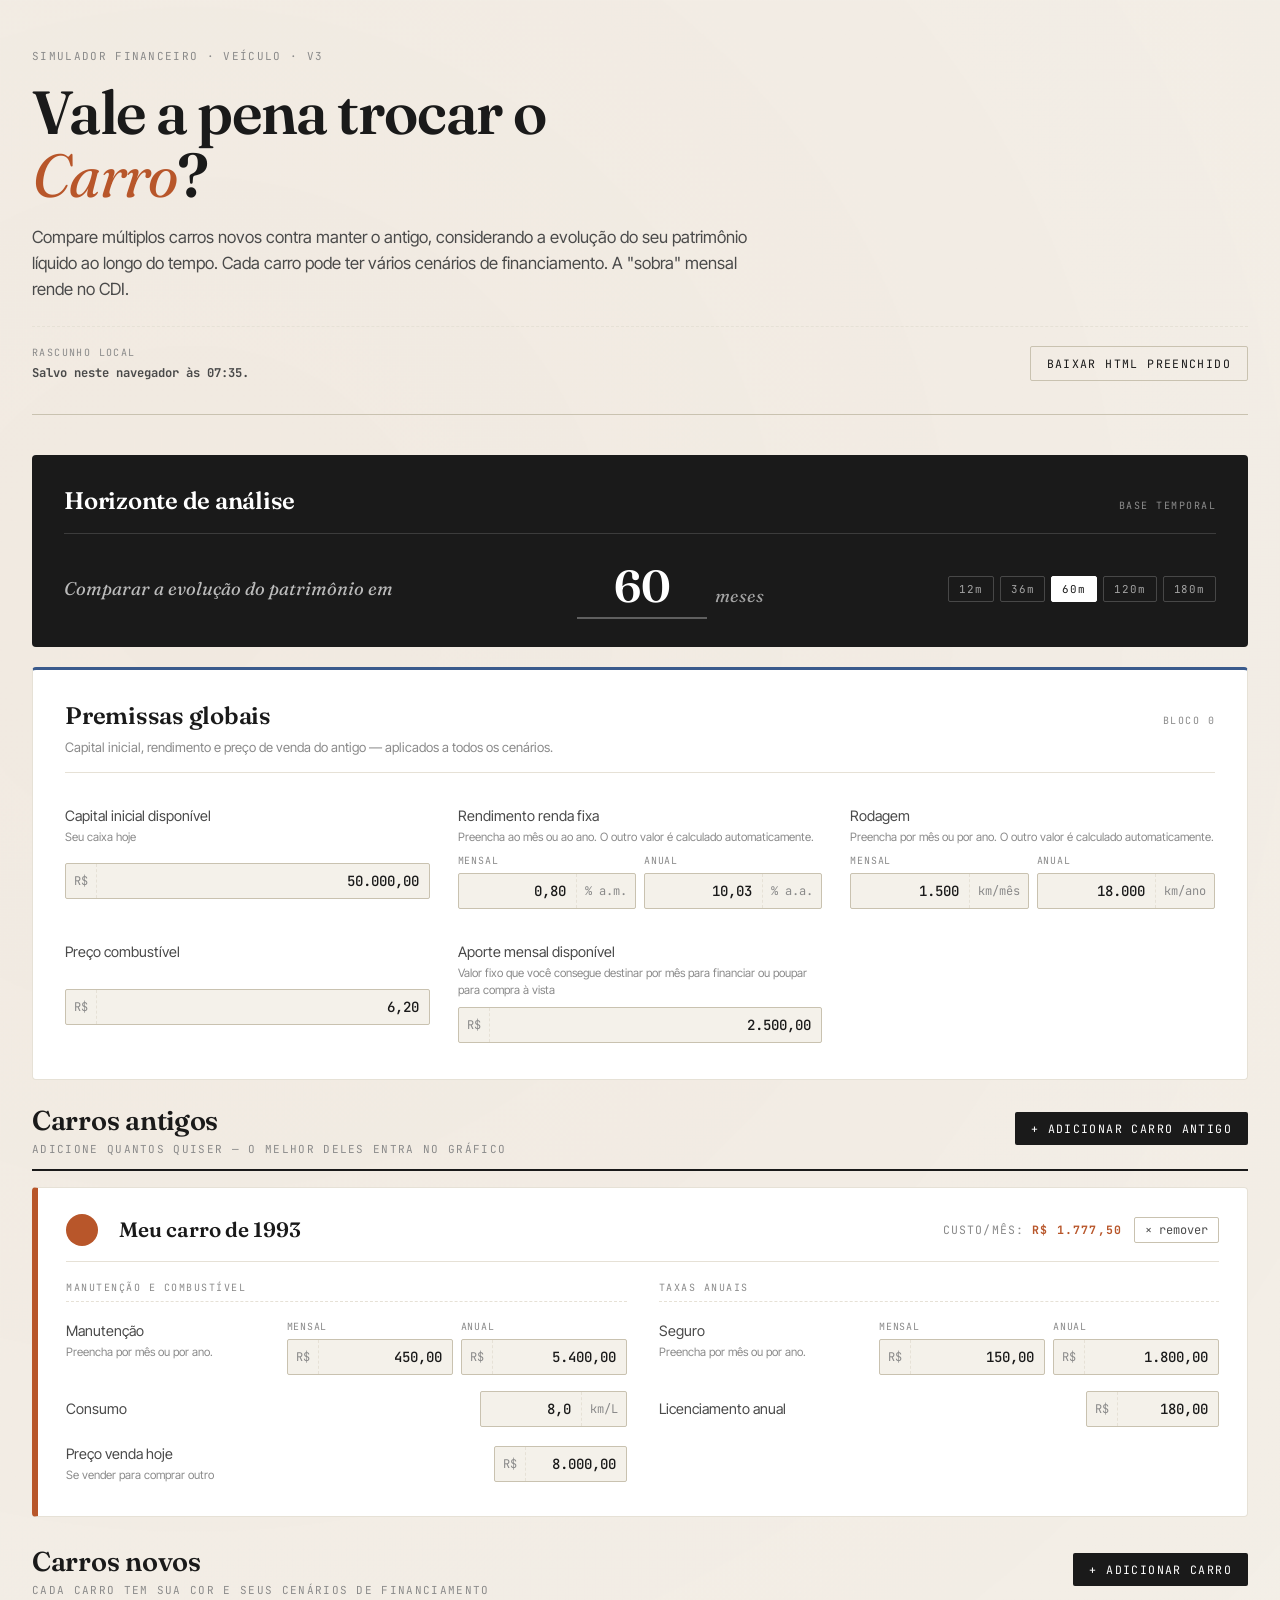
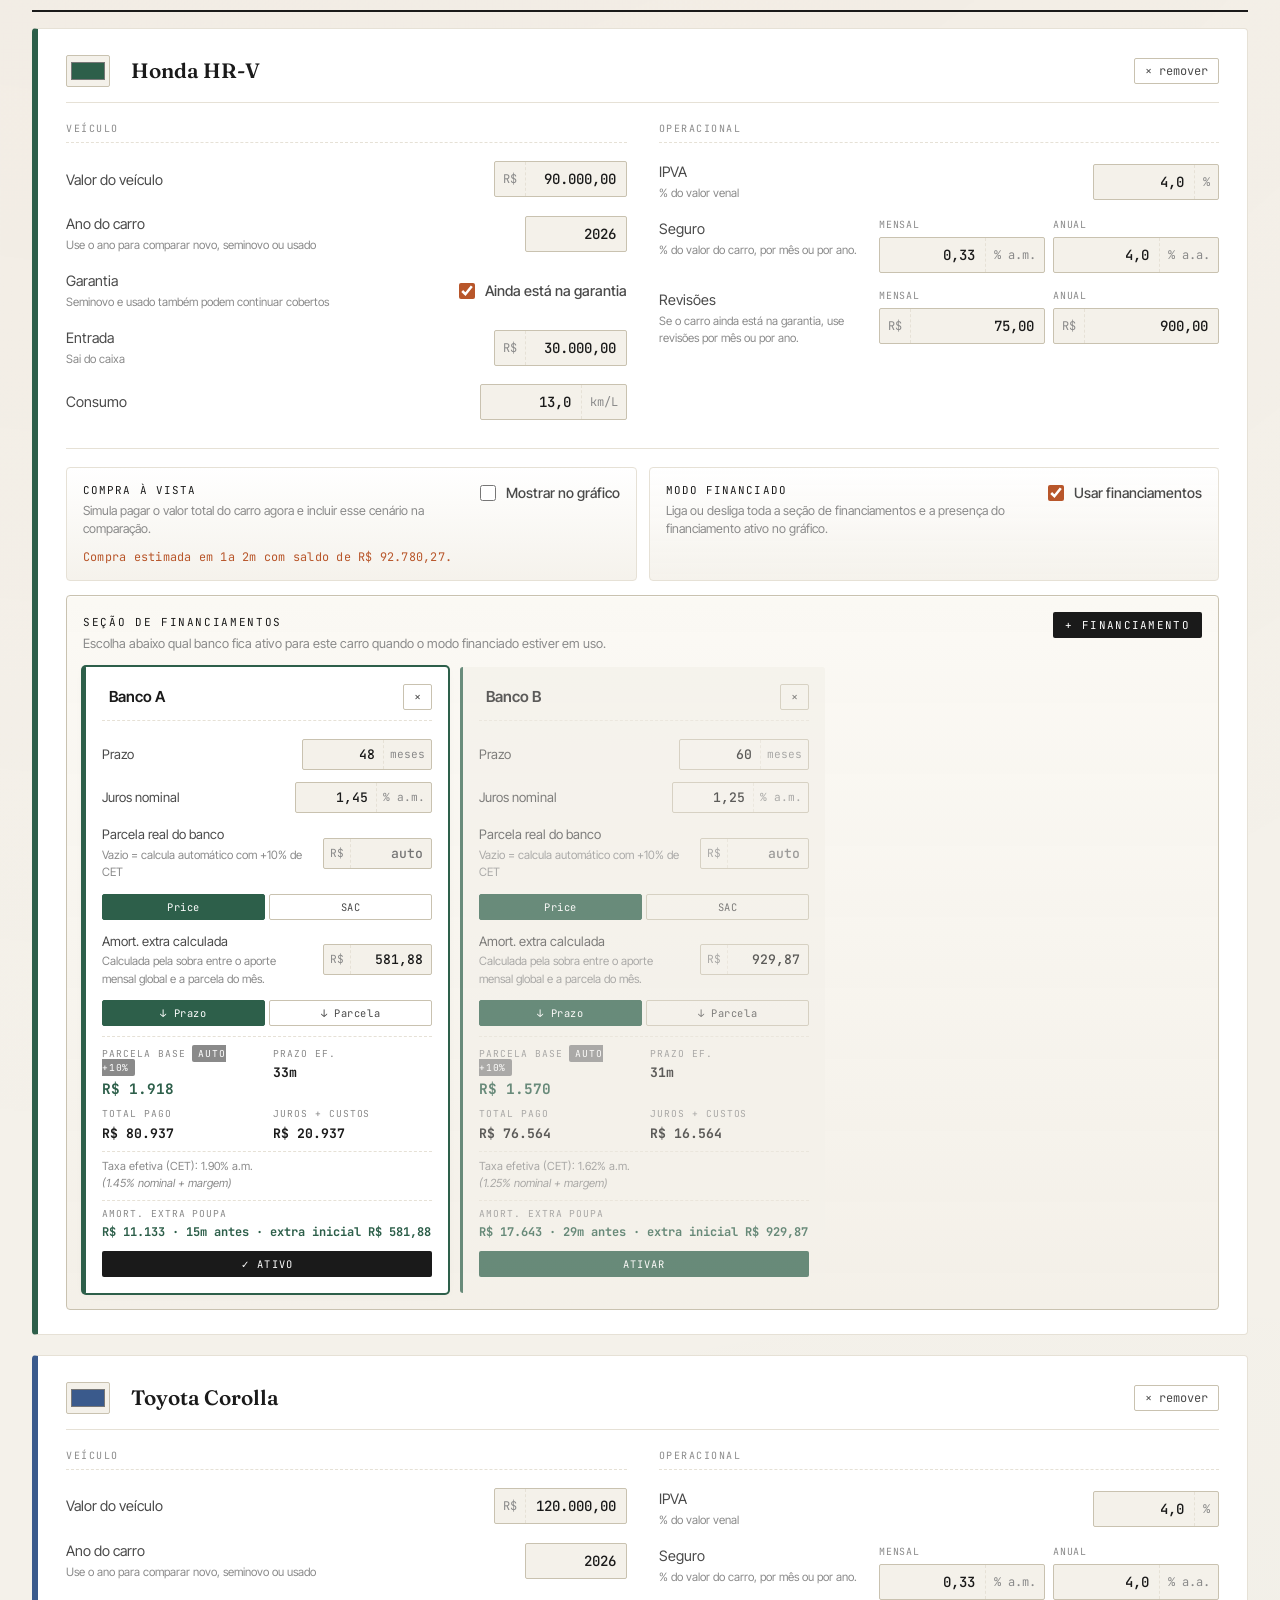
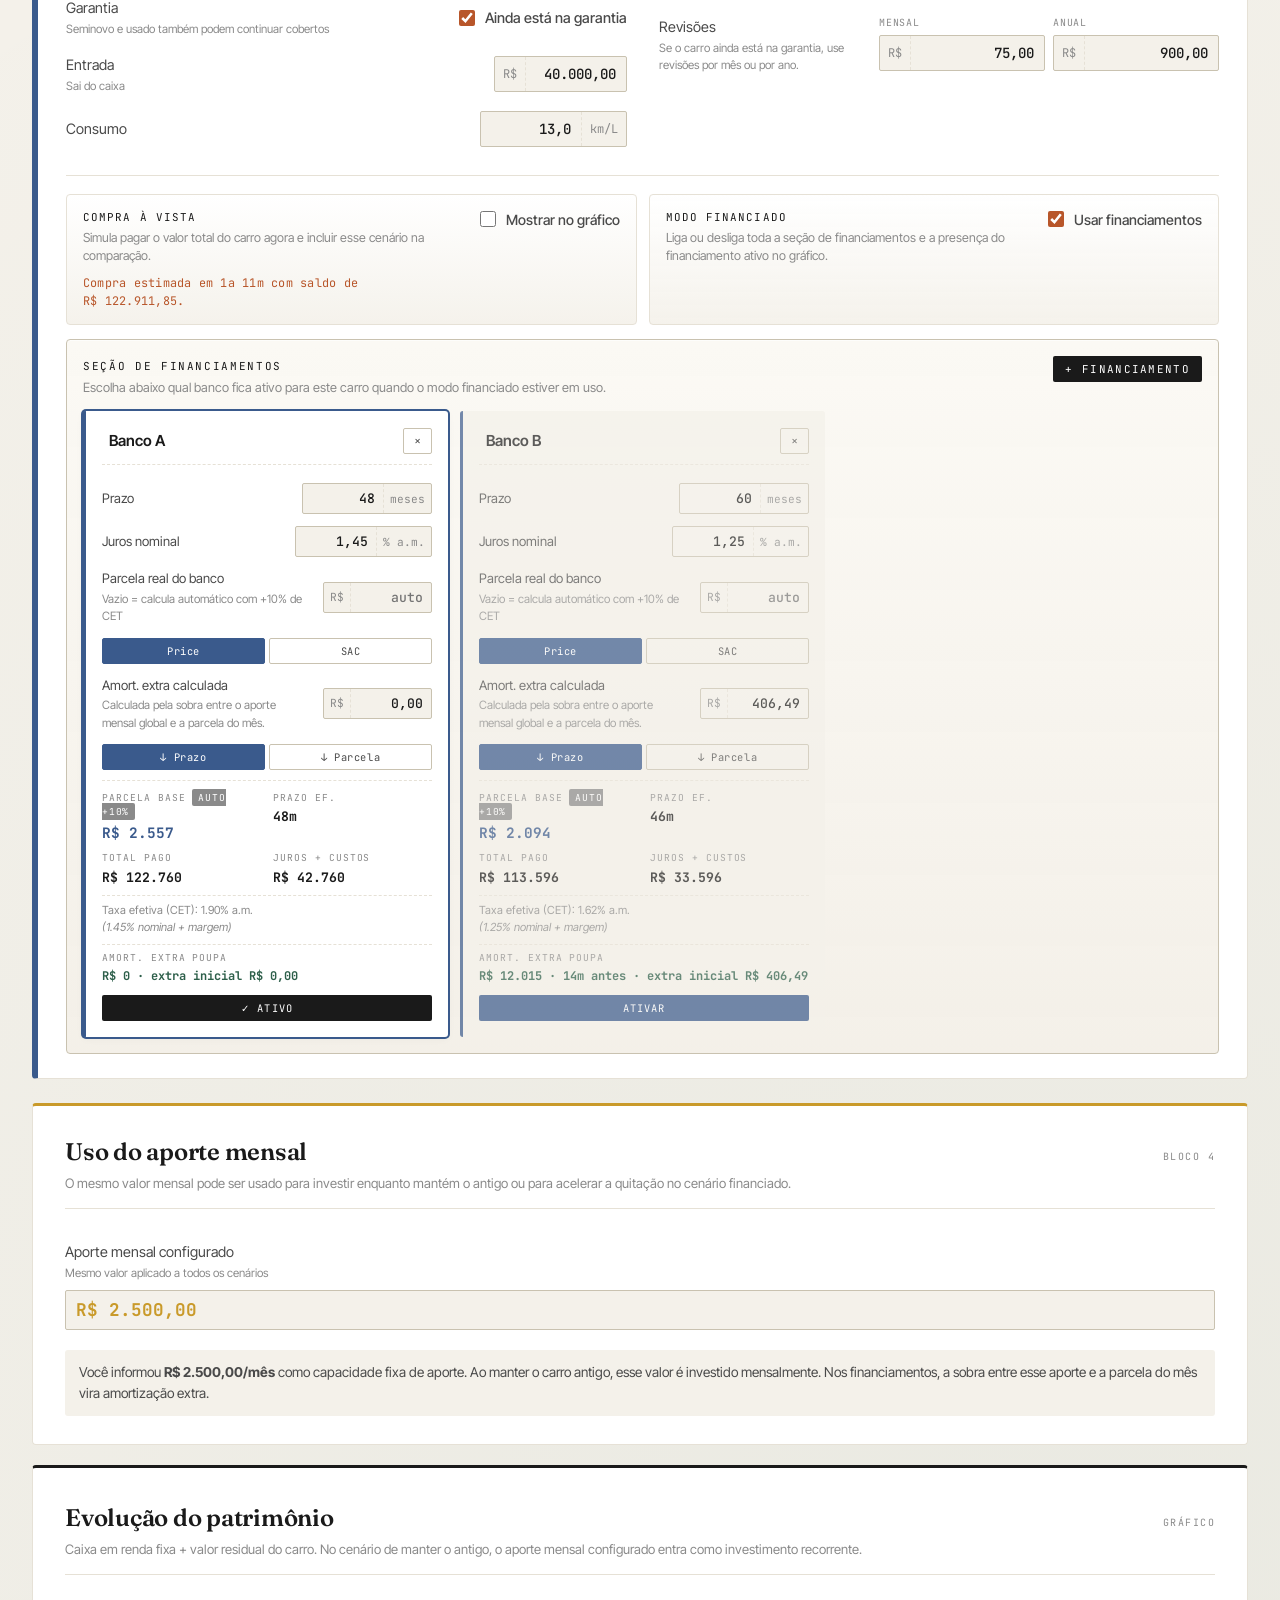
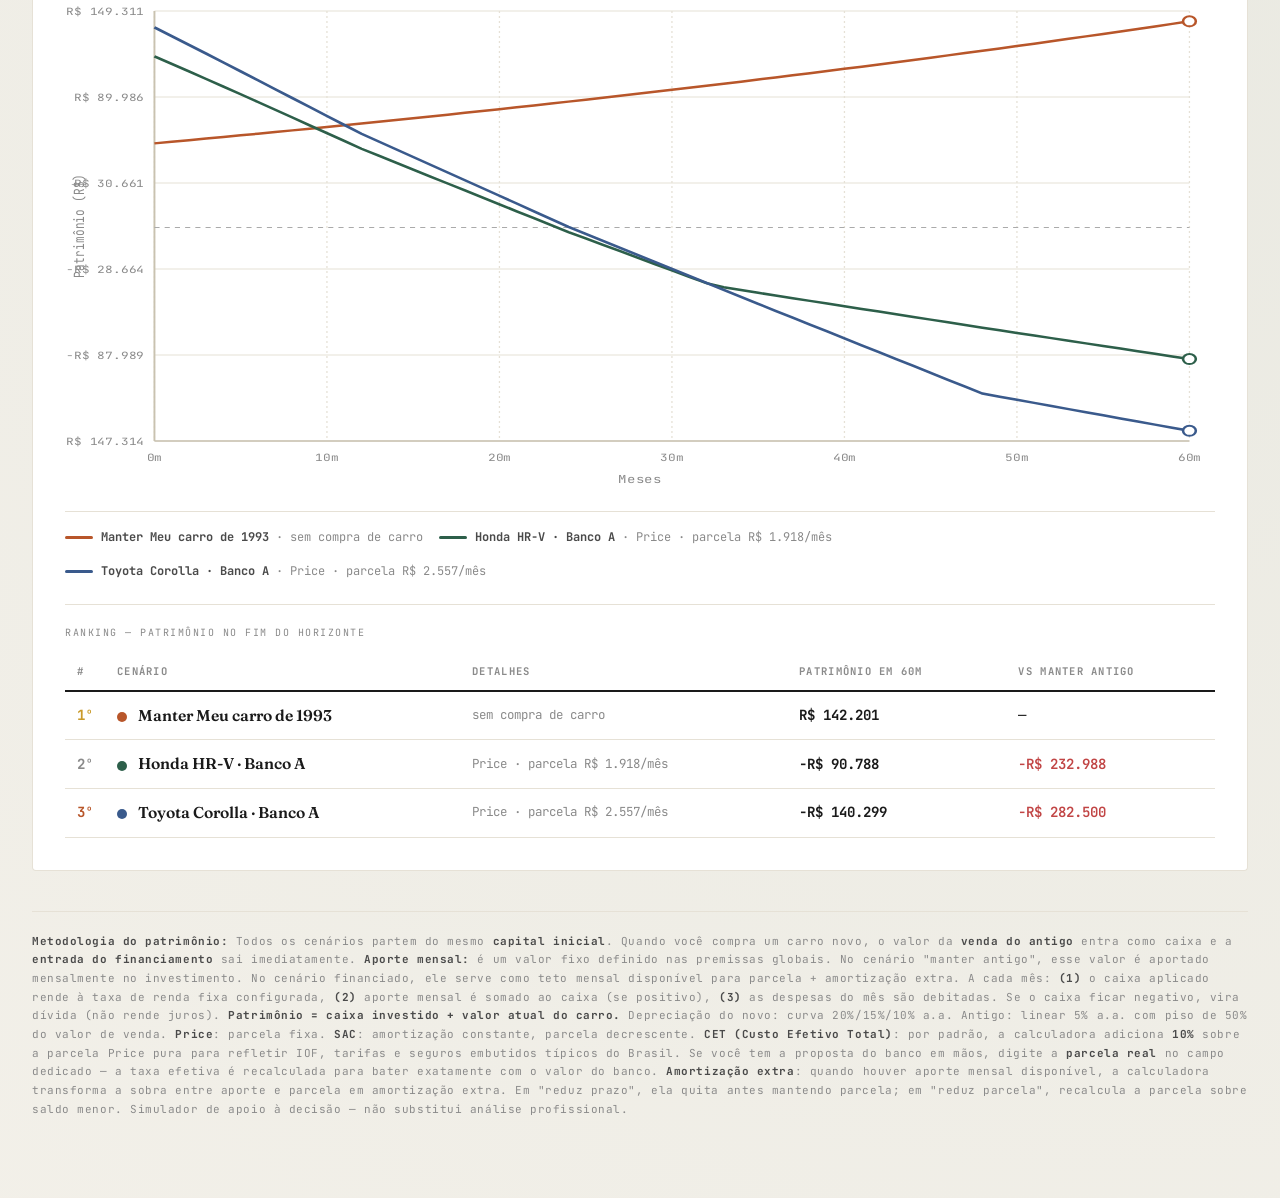
==== commit e798df22: "feat: adicionar suporte para cálculo de parcelas em financiamento com amortização SAC" ====
--- a/index.html
+++ b/index.html
@@ -1363,19 +1363,29 @@
     return (lo + hi) / 2;
   }
 
+  function taxaSacParaPrimeiraParcela(pv, n, parcelaDesejada) {
+    if (pv <= 0 || parcelaDesejada <= 0 || n <= 0) return 0;
+    return Math.max(0, (parcelaDesejada - (pv / n)) / pv);
+  }
+
   // Resolve qual taxa efetiva usar para um financiamento:
   // - Se parcelaReal > 0: usa essa parcela como âncora, calcula a taxa que a gera
   // - Caso contrário: taxa nominal + margem CET padrão (10%) — aplica na taxa para gerar parcela ~10% maior
   // Retorna { taxaEfetiva, parcelaReferencia, fonte: 'manual'|'auto'|'nominal' }
-  function resolverTaxaEfetiva(pv, jurosNominalMes, prazo, parcelaReal) {
+  function resolverTaxaEfetiva(pv, jurosNominalMes, prazo, parcelaReal, amortType = 'price') {
     if (parcelaReal && parcelaReal > 0 && pv > 0) {
-      const taxa = taxaEfetivaParaParcela(pv, prazo, parcelaReal);
+      const taxa = amortType === 'sac'
+        ? taxaSacParaPrimeiraParcela(pv, prazo, parcelaReal)
+        : taxaEfetivaParaParcela(pv, prazo, parcelaReal);
       return { taxaEfetiva: taxa, parcelaReferencia: parcelaReal, fonte: 'manual' };
     }
-    // Auto: taxa nominal + 10% de margem sobre a parcela (reflete CET médio)
-    const parcelaPura = calcPrice(pv, jurosNominalMes, prazo);
+    const parcelaPura = amortType === 'sac'
+      ? (pv / prazo) + (pv * jurosNominalMes)
+      : calcPrice(pv, jurosNominalMes, prazo);
     const parcelaComCet = parcelaPura * (1 + CET_PADRAO);
-    const taxaEfetiva = taxaEfetivaParaParcela(pv, prazo, parcelaComCet);
+    const taxaEfetiva = amortType === 'sac'
+      ? taxaSacParaPrimeiraParcela(pv, prazo, parcelaComCet)
+      : taxaEfetivaParaParcela(pv, prazo, parcelaComCet);
     return { taxaEfetiva, parcelaReferencia: parcelaComCet, fonte: 'auto' };
   }
 
@@ -1842,7 +1852,7 @@
 
   function simularFinanciamento(pv, i, n, amortType, extra, extraMode, monthlyBudget = 0) {
     const result = [];
-    if (pv <= 0) return { meses: [], prazoEfetivo: 0, totalPago: 0, totalJuros: 0, parcelaMedia: 0, primeiraParcela: 0, ultimaParcela: 0, extraMedio: 0, primeiraExtra: 0, ultimaExtra: 0 };
+    if (pv <= 0) return { meses: [], prazoEfetivo: 0, totalPago: 0, totalJuros: 0, parcelaMedia: 0, parcelaBaseMedia: 0, primeiraParcelaBase: 0, ultimaParcelaBase: 0, primeiraParcela: 0, ultimaParcela: 0, extraMedio: 0, primeiraExtra: 0, ultimaExtra: 0 };
 
     let saldo = pv;
     let parcelaPrice = calcPrice(pv, i, n);
@@ -1850,6 +1860,7 @@
     let totalPago = 0;
     let totalJuros = 0;
     let totalExtra = 0;
+    let totalParcelaBase = 0;
     let mes = 0;
     const maxMeses = n + 2;
 
@@ -1880,6 +1891,7 @@
       totalPago += totalMes;
       totalJuros += juros;
       totalExtra += extraReal;
+      totalParcelaBase += parcelaBase;
 
       result.push({ mes, parcelaBase, juros, amortBase, extra: extraReal, total: totalMes, saldoFinal: saldo });
 
@@ -1900,6 +1912,9 @@
       totalPago,
       totalJuros,
       parcelaMedia: result.length > 0 ? totalPago / result.length : 0,
+      parcelaBaseMedia: result.length > 0 ? totalParcelaBase / result.length : 0,
+      primeiraParcelaBase: result[0]?.parcelaBase || 0,
+      ultimaParcelaBase: result[result.length - 1]?.parcelaBase || 0,
       primeiraParcela: result[0]?.total || 0,
       ultimaParcela: result[result.length - 1]?.total || 0,
       extraMedio: result.length > 0 ? totalExtra / result.length : 0,
@@ -2009,7 +2024,7 @@
     const caixaInicial = globals.capitalInicial + (vendaAntigo || 0) - carro.entrada;
     const financiado = Math.max(0, carro.valor - carro.entrada);
     const jurosM = financing.juros / 100;
-    const { taxaEfetiva } = resolverTaxaEfetiva(financiado, jurosM, financing.prazo, financing.parcelaReal);
+    const { taxaEfetiva } = resolverTaxaEfetiva(financiado, jurosM, financing.prazo, financing.parcelaReal, financing.amortType);
 
     const simFin = simularFinanciamento(financiado, taxaEfetiva, financing.prazo, financing.amortType, financing.extraAmort, financing.extraMode, globals.aporteMensal || 0);
 
@@ -2650,7 +2665,7 @@
       // Atualizar métricas de CADA financiamento do carro
       car.financings.forEach(fin => {
         const financiado = Math.max(0, car.valor - car.entrada);
-        const resolved = resolverTaxaEfetiva(financiado, fin.juros / 100, fin.prazo, fin.parcelaReal);
+        const resolved = resolverTaxaEfetiva(financiado, fin.juros / 100, fin.prazo, fin.parcelaReal, fin.amortType);
         const taxaEf = resolved.taxaEfetiva;
         const simF = simularFinanciamento(financiado, taxaEf, fin.prazo, fin.amortType, fin.extraAmort, fin.extraMode, globals.aporteMensal);
         const simFSem = simularFinanciamento(financiado, taxaEf, fin.prazo, fin.amortType, 0, fin.extraMode);
@@ -2664,14 +2679,15 @@
           if (extraOutEl && globals.aporteMensal > 0) {
             extraOutEl.value = formatInputValue(simF.primeiraExtra, 2);
           }
-          const parcelaLabel = fin.amortType === 'price' ? 'Parcela' : 'Parc. média';
+          const parcelaLabel = fin.amortType === 'price' ? 'Parcela base' : '1a parcela';
+          const parcelaDestaque = simF.primeiraParcelaBase;
           const fonteTag = resolved.fonte === 'manual'
             ? `<span style="background:#c99a2a; color:#fff; font-size:0.6rem; padding:2px 6px; border-radius:2px; letter-spacing:0.08em;">MANUAL</span>`
             : `<span style="background:var(--ink-mute); color:#fff; font-size:0.6rem; padding:2px 6px; border-radius:2px; letter-spacing:0.08em;" title="Calculada com margem CET de ${(CET_PADRAO*100).toFixed(0)}% sobre juros nominais">AUTO +${(CET_PADRAO*100).toFixed(0)}%</span>`;
           metricsEl.innerHTML = `
             <div class="metric">
               <div class="metric-label">${parcelaLabel} ${fonteTag}</div>
-              <div class="metric-value highlight">${fmtBRL(simF.parcelaMedia)}</div>
+              <div class="metric-value highlight">${fmtBRL(parcelaDestaque)}</div>
             </div>
             <div class="metric">
               <div class="metric-label">Prazo ef.</div>
@@ -2686,7 +2702,7 @@
               <div class="metric-value">${fmtBRL(simF.totalJuros)}</div>
             </div>
             <div class="metric" style="grid-column:1/-1; padding-top:6px; border-top:1px dashed var(--line); font-size:0.7rem; color:var(--ink-mute);">
-              Taxa efetiva (CET): ${(taxaEf * 100).toFixed(2)}% a.m.${resolved.fonte === 'auto' ? ` <em>(${fin.juros}% nominal + margem)</em>` : ''}
+              Taxa efetiva (CET): ${(taxaEf * 100).toFixed(2)}% a.m.${resolved.fonte === 'auto' ? ` <em>(${fin.juros}% nominal + margem)</em>` : ''}${fin.amortType === 'sac' ? ` · última parcela ${fmtBRL(simF.ultimaParcelaBase)}` : ''}
             </div>
             ${(globals.aporteMensal > 0 || fin.extraAmort > 0) ? `
               <div class="metric" style="grid-column:1/-1; padding-top:6px; border-top:1px dashed var(--line);">
@@ -2709,7 +2725,9 @@
           dashArray: '',
           historico: result.historico,
           finalPatrimonio: result.historico[result.historico.length - 1].patrimonio,
-          detail: `${activeFin.amortType === 'price' ? 'Price' : 'SAC'} · ${fmtBRL(result.simFin.parcelaMedia)}/mês`,
+          detail: activeFin.amortType === 'price'
+            ? `Price · parcela ${fmtBRL(result.simFin.primeiraParcelaBase)}/mês`
+            : `SAC · 1a ${fmtBRL(result.simFin.primeiraParcelaBase)} · última ${fmtBRL(result.simFin.ultimaParcelaBase)}`,
           finName: activeFin.name
         });
       }
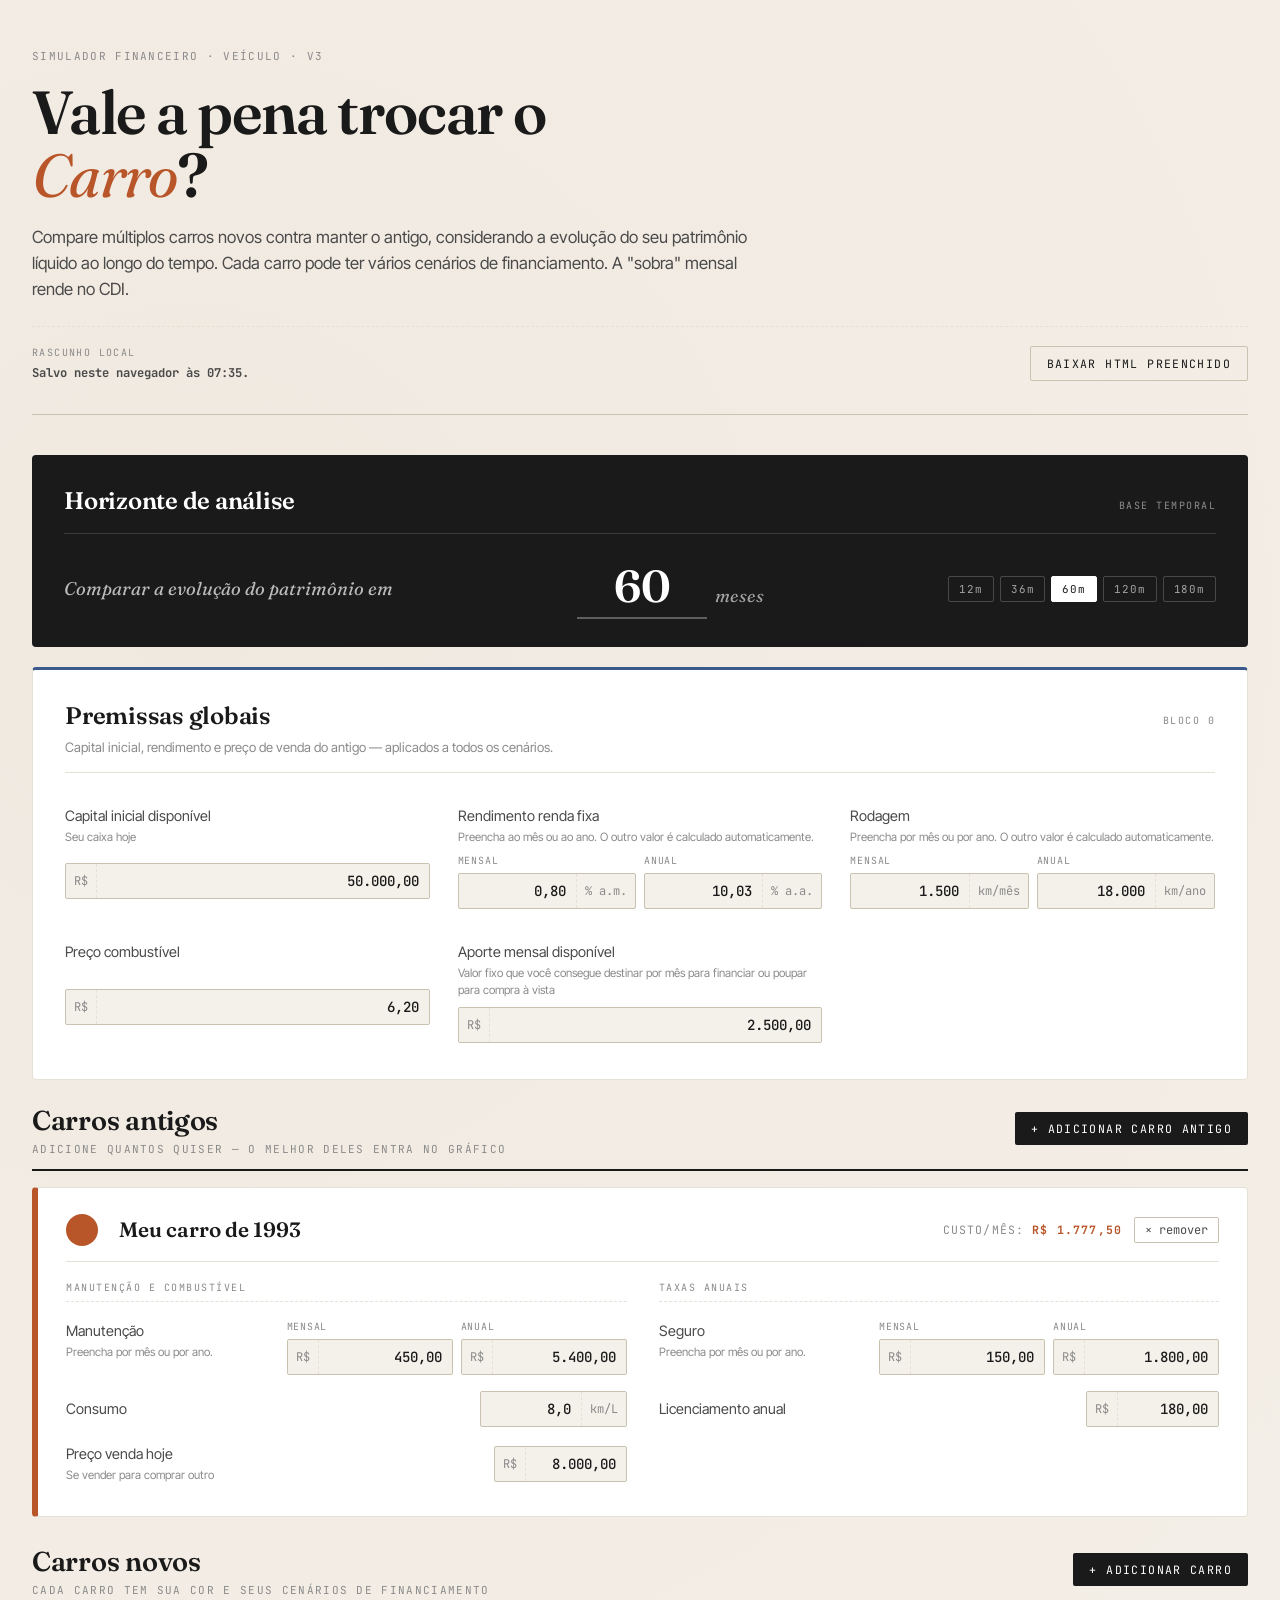
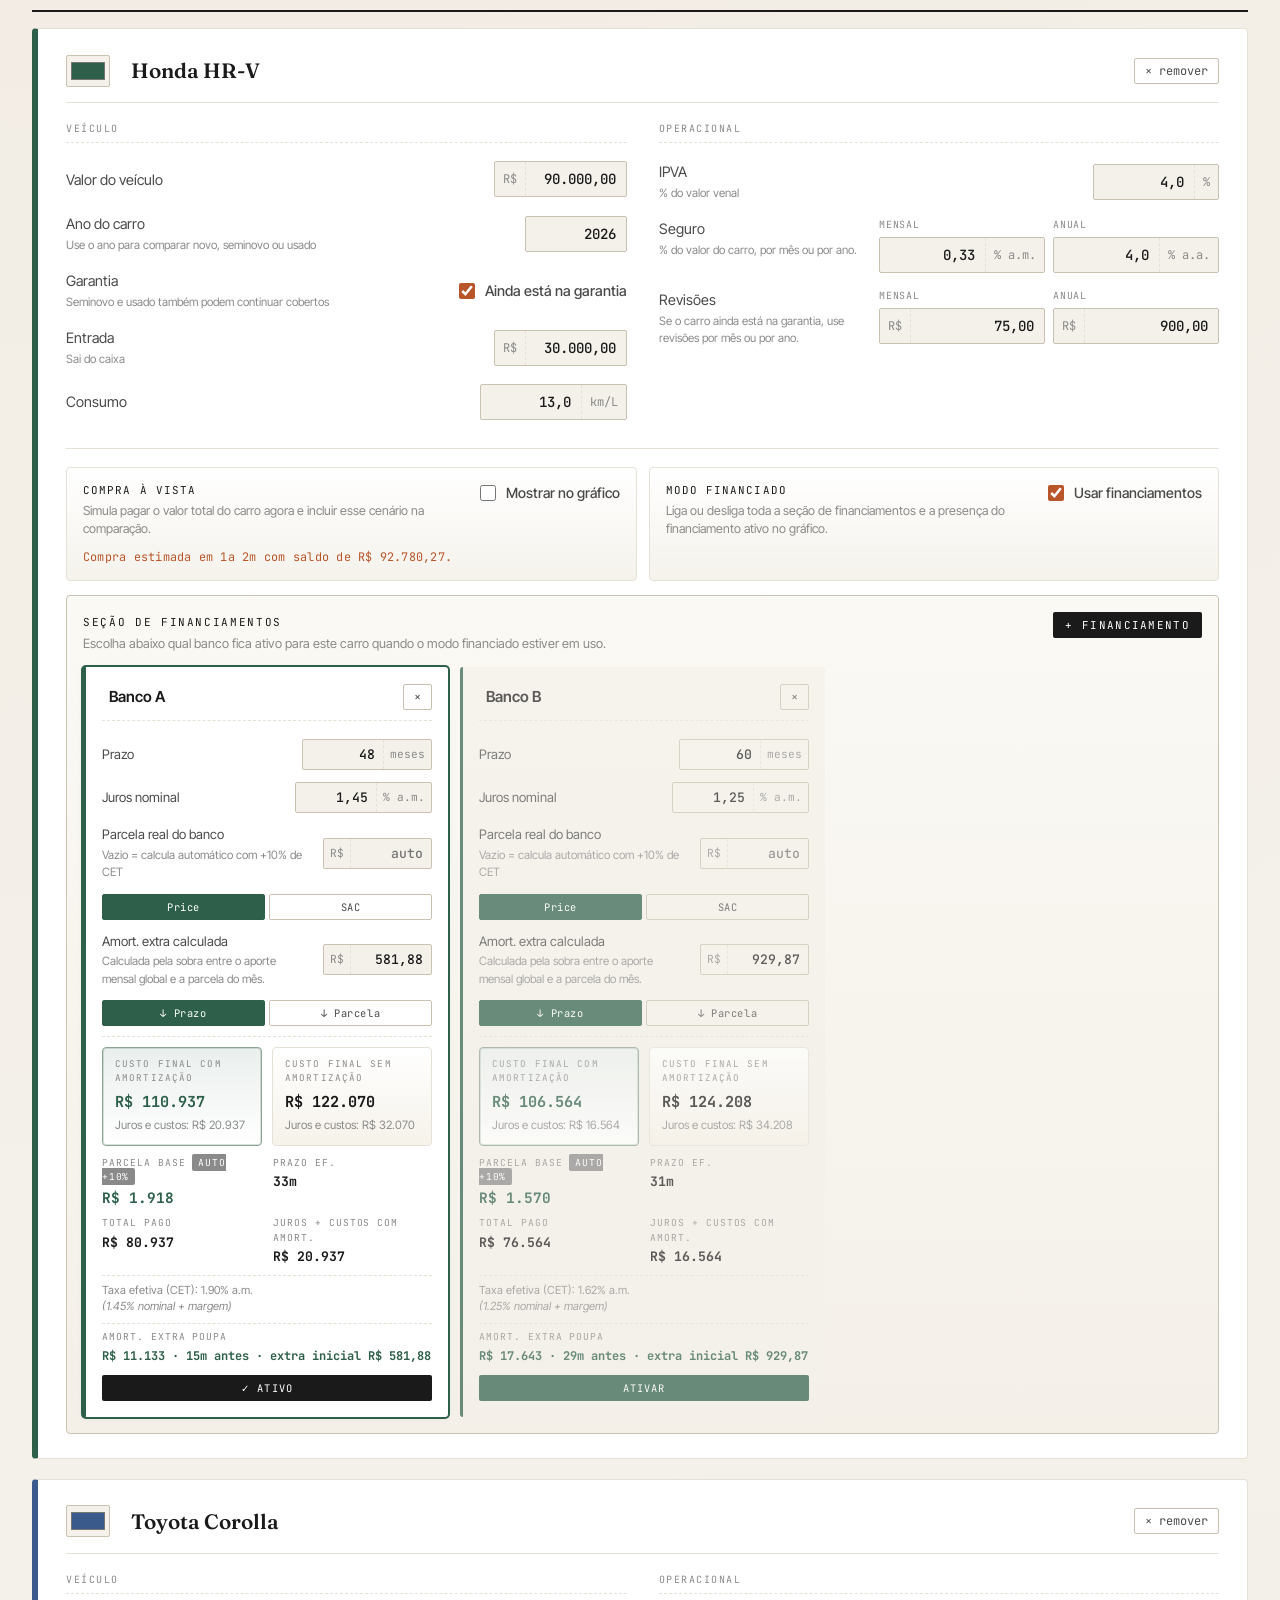
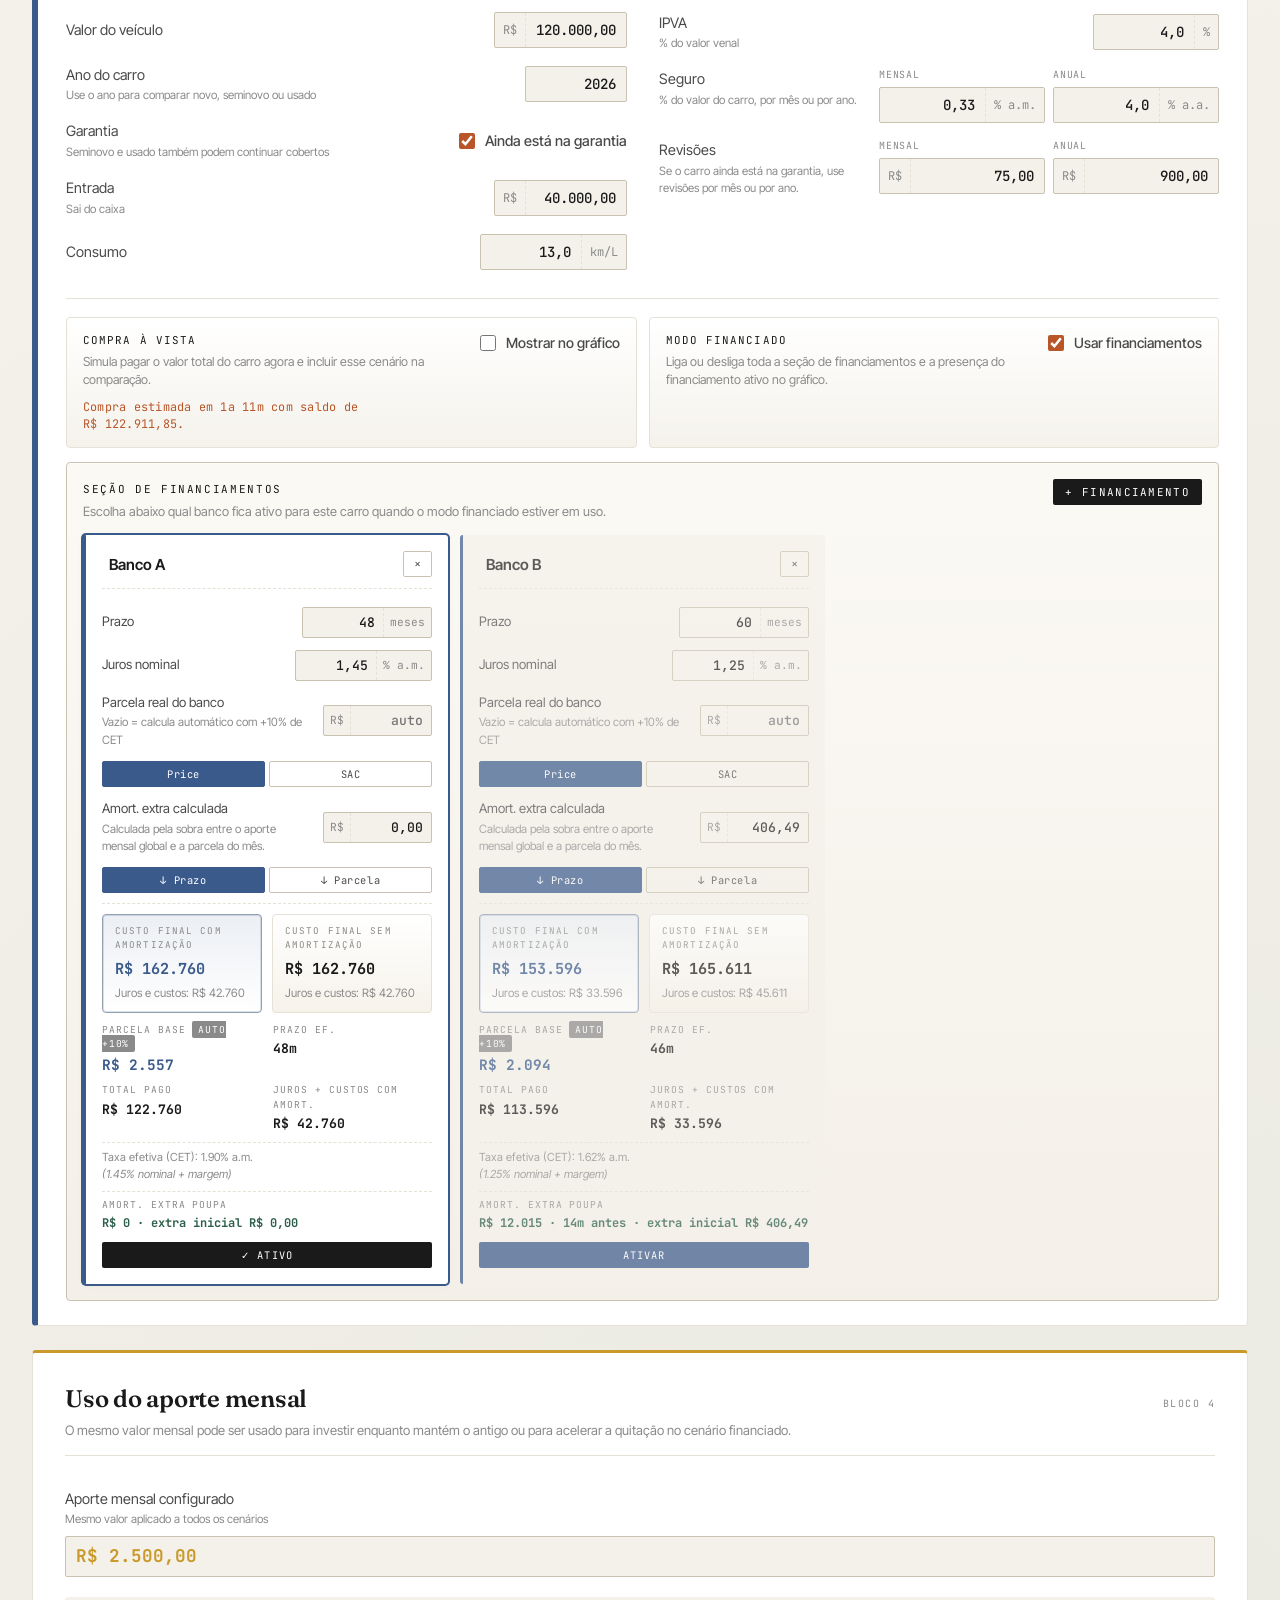
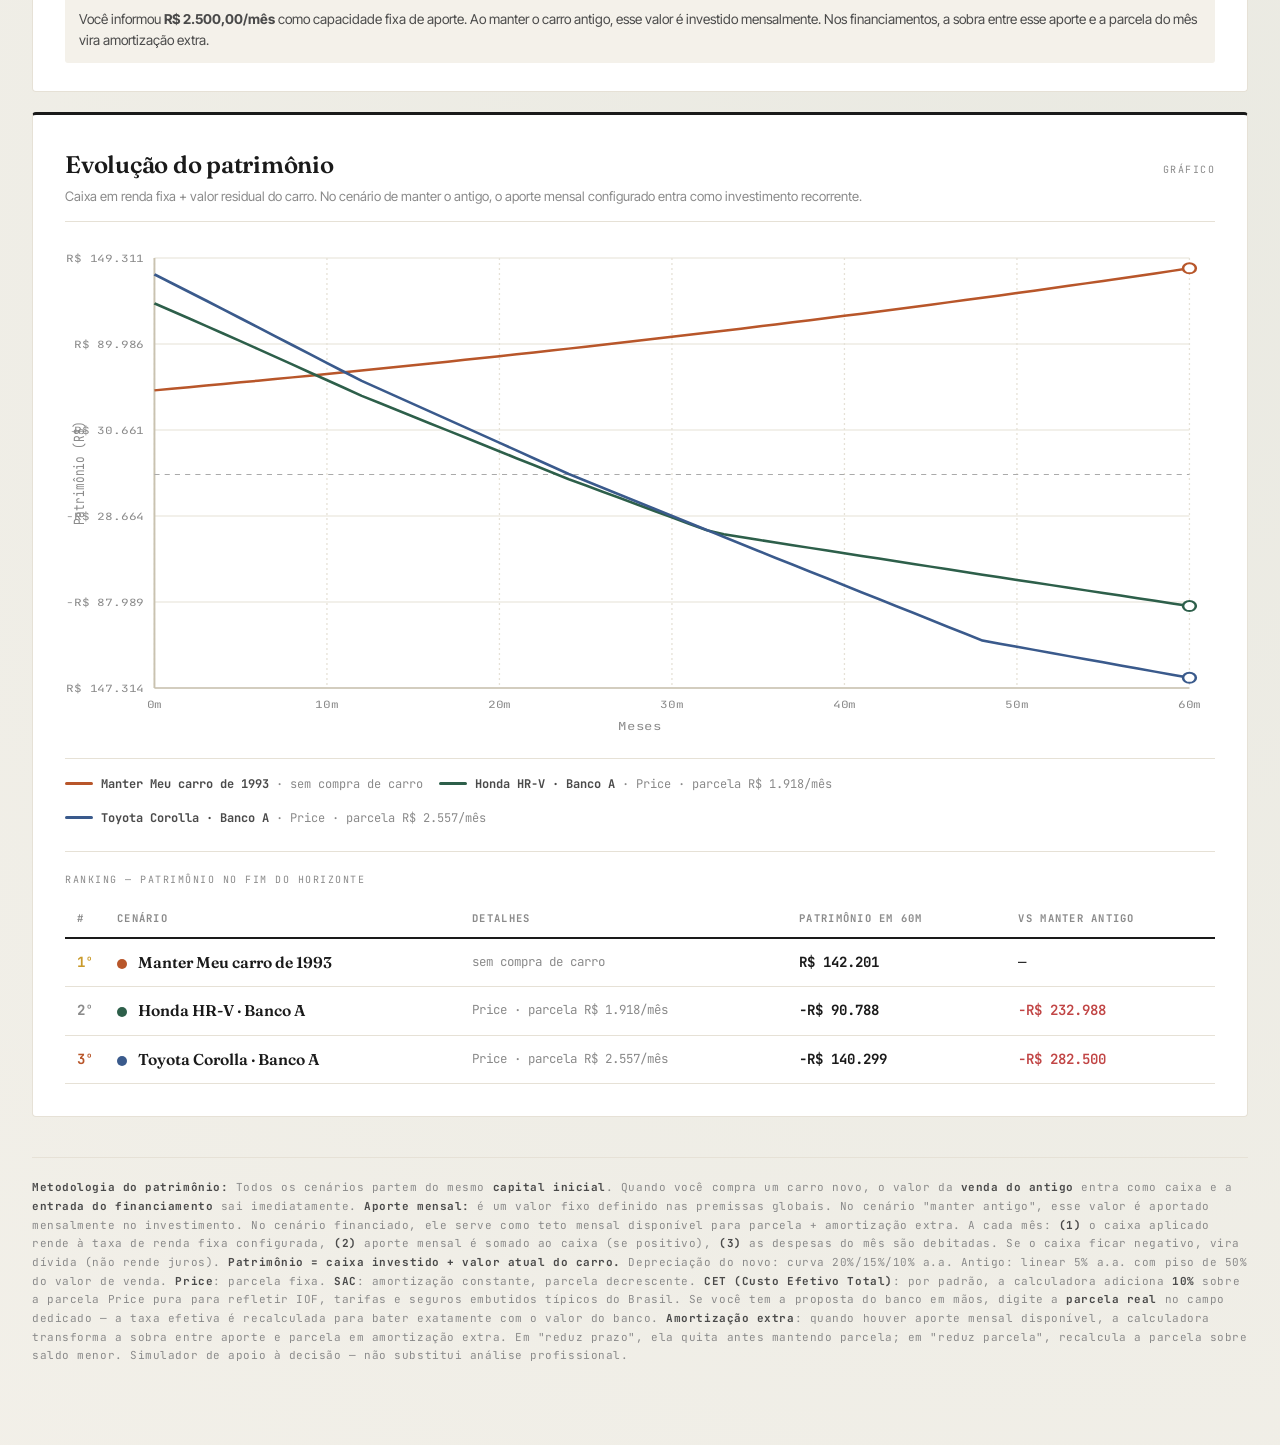
==== commit 99a62eb5: "feat: adicionar comparação de custo final com e sem amortização no financiamento" ====
--- a/index.html
+++ b/index.html
@@ -826,6 +826,59 @@
     display: grid;
     grid-template-columns: 1fr 1fr;
     gap: 8px 12px;
+  }
+
+  .fin-total-compare {
+    grid-column: 1 / -1;
+    display: grid;
+    grid-template-columns: repeat(2, minmax(0, 1fr));
+    gap: 10px;
+    margin-bottom: 2px;
+  }
+
+  .fin-total-card {
+    padding: 10px 12px;
+    border: 1px solid var(--line);
+    border-radius: 4px;
+    background: linear-gradient(180deg, rgba(255,255,255,0.96), rgba(245,241,232,0.9));
+  }
+
+  .fin-total-card.primary {
+    border-color: color-mix(in srgb, var(--car-color) 48%, var(--line));
+    background: linear-gradient(180deg, color-mix(in srgb, var(--car-color) 10%, white), rgba(255,255,255,0.96));
+    box-shadow: inset 0 0 0 1px color-mix(in srgb, var(--car-color) 18%, transparent);
+  }
+
+  .fin-total-title {
+    font-family: 'JetBrains Mono', monospace;
+    font-size: 0.58rem;
+    letter-spacing: 0.12em;
+    text-transform: uppercase;
+    color: var(--ink-mute);
+    margin-bottom: 5px;
+  }
+
+  .fin-total-value {
+    font-family: 'JetBrains Mono', monospace;
+    font-size: 0.95rem;
+    font-weight: 700;
+    color: var(--ink);
+  }
+
+  .fin-total-card.primary .fin-total-value {
+    color: var(--car-color);
+  }
+
+  .fin-total-meta {
+    margin-top: 4px;
+    font-size: 0.72rem;
+    color: var(--ink-mute);
+  }
+
+  @media (max-width: 640px) {
+    .fin-total-compare {
+      grid-template-columns: 1fr;
+    }
   }
 
   .metric { display: flex; flex-direction: column; }
@@ -2671,6 +2724,8 @@
         const simFSem = simularFinanciamento(financiado, taxaEf, fin.prazo, fin.amortType, 0, fin.extraMode);
         const economiaJuros = simFSem.totalJuros - simF.totalJuros;
         const mesesEconomizados = simFSem.prazoEfetivo - simF.prazoEfetivo;
+        const custoFinalComAmort = car.entrada + simF.totalPago;
+        const custoFinalSemAmort = car.entrada + simFSem.totalPago;
 
         const finCard = document.querySelector(`.car-card[data-id="${car.id}"] .fin-card[data-id="${fin.id}"]`);
         if (finCard) {
@@ -2685,6 +2740,18 @@
             ? `<span style="background:#c99a2a; color:#fff; font-size:0.6rem; padding:2px 6px; border-radius:2px; letter-spacing:0.08em;">MANUAL</span>`
             : `<span style="background:var(--ink-mute); color:#fff; font-size:0.6rem; padding:2px 6px; border-radius:2px; letter-spacing:0.08em;" title="Calculada com margem CET de ${(CET_PADRAO*100).toFixed(0)}% sobre juros nominais">AUTO +${(CET_PADRAO*100).toFixed(0)}%</span>`;
           metricsEl.innerHTML = `
+            <div class="fin-total-compare">
+              <div class="fin-total-card primary">
+                <div class="fin-total-title">Custo final com amortização</div>
+                <div class="fin-total-value">${fmtBRL(custoFinalComAmort)}</div>
+                <div class="fin-total-meta">Juros e custos: ${fmtBRL(simF.totalJuros)}</div>
+              </div>
+              <div class="fin-total-card">
+                <div class="fin-total-title">Custo final sem amortização</div>
+                <div class="fin-total-value">${fmtBRL(custoFinalSemAmort)}</div>
+                <div class="fin-total-meta">Juros e custos: ${fmtBRL(simFSem.totalJuros)}</div>
+              </div>
+            </div>
             <div class="metric">
               <div class="metric-label">${parcelaLabel} ${fonteTag}</div>
               <div class="metric-value highlight">${fmtBRL(parcelaDestaque)}</div>
@@ -2698,7 +2765,7 @@
               <div class="metric-value">${fmtBRL(simF.totalPago)}</div>
             </div>
             <div class="metric">
-              <div class="metric-label">Juros + custos</div>
+              <div class="metric-label">Juros + custos com amort.</div>
               <div class="metric-value">${fmtBRL(simF.totalJuros)}</div>
             </div>
             <div class="metric" style="grid-column:1/-1; padding-top:6px; border-top:1px dashed var(--line); font-size:0.7rem; color:var(--ink-mute);">
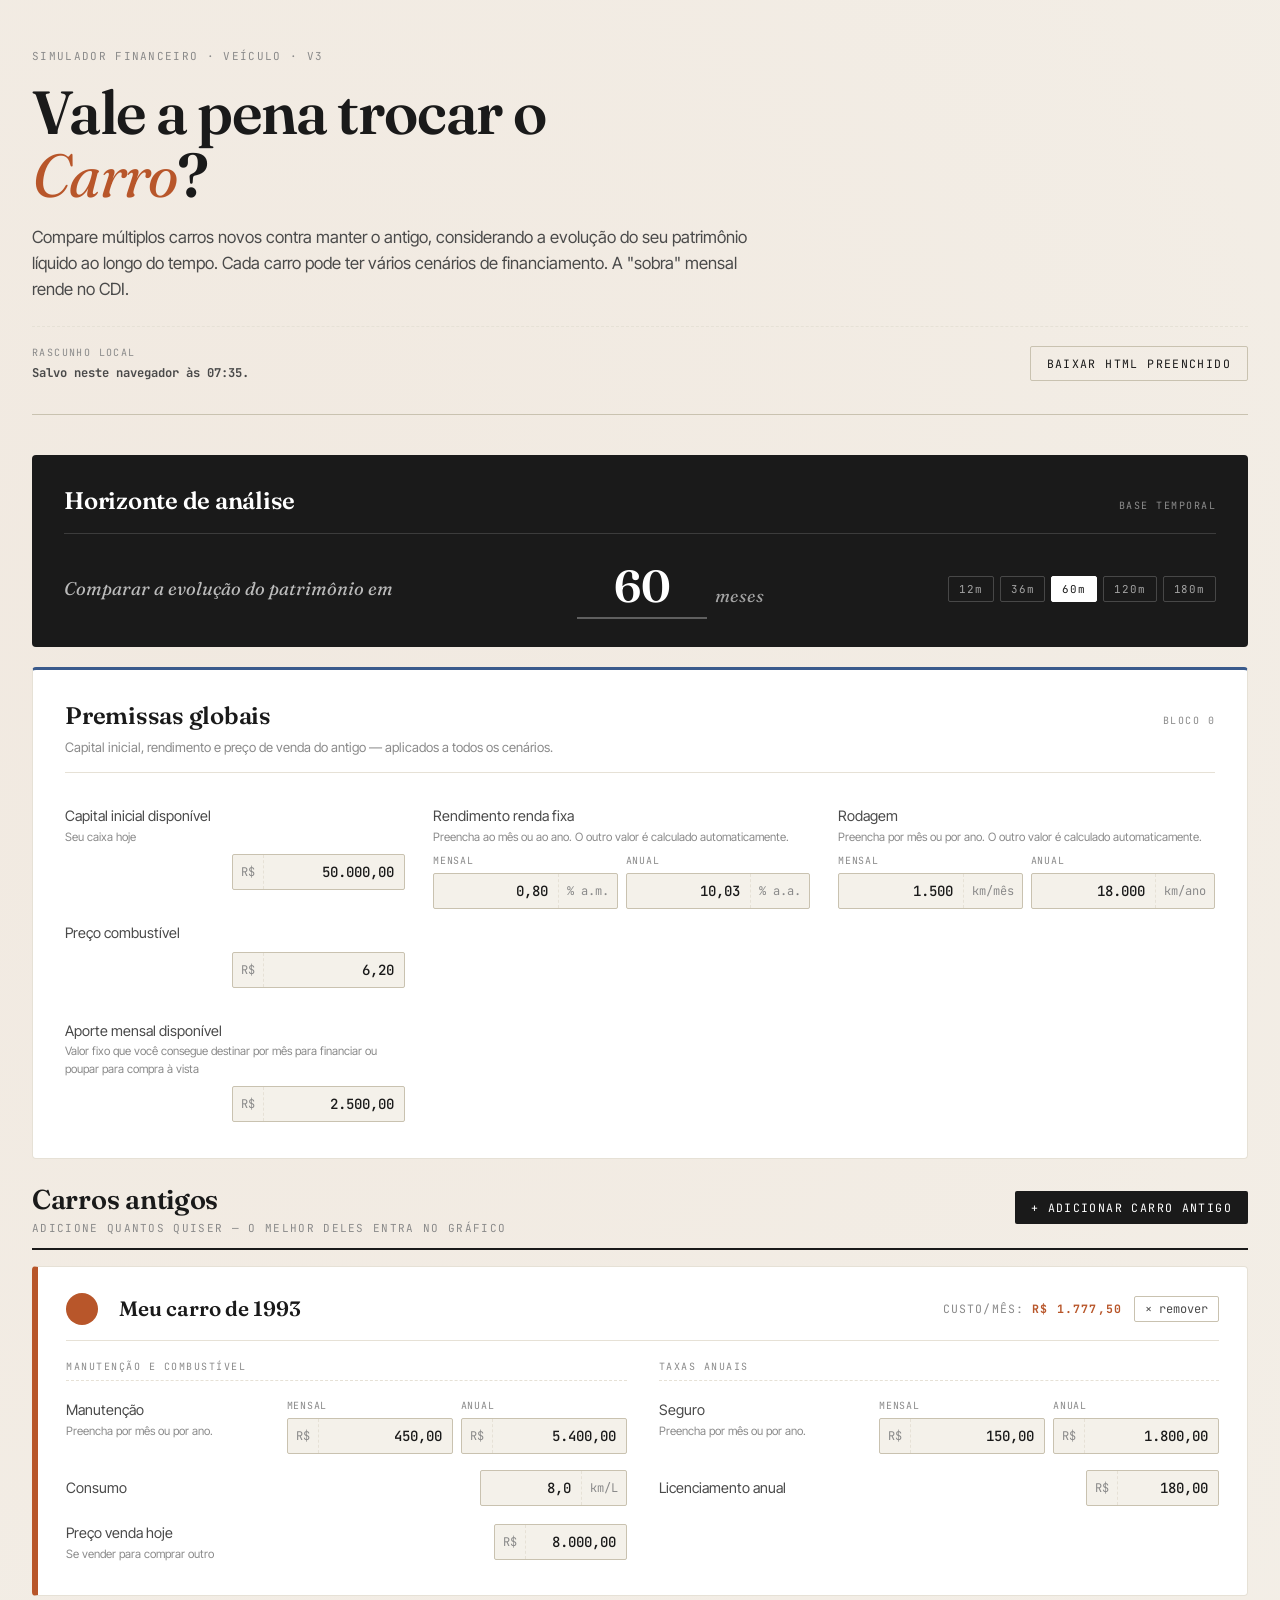
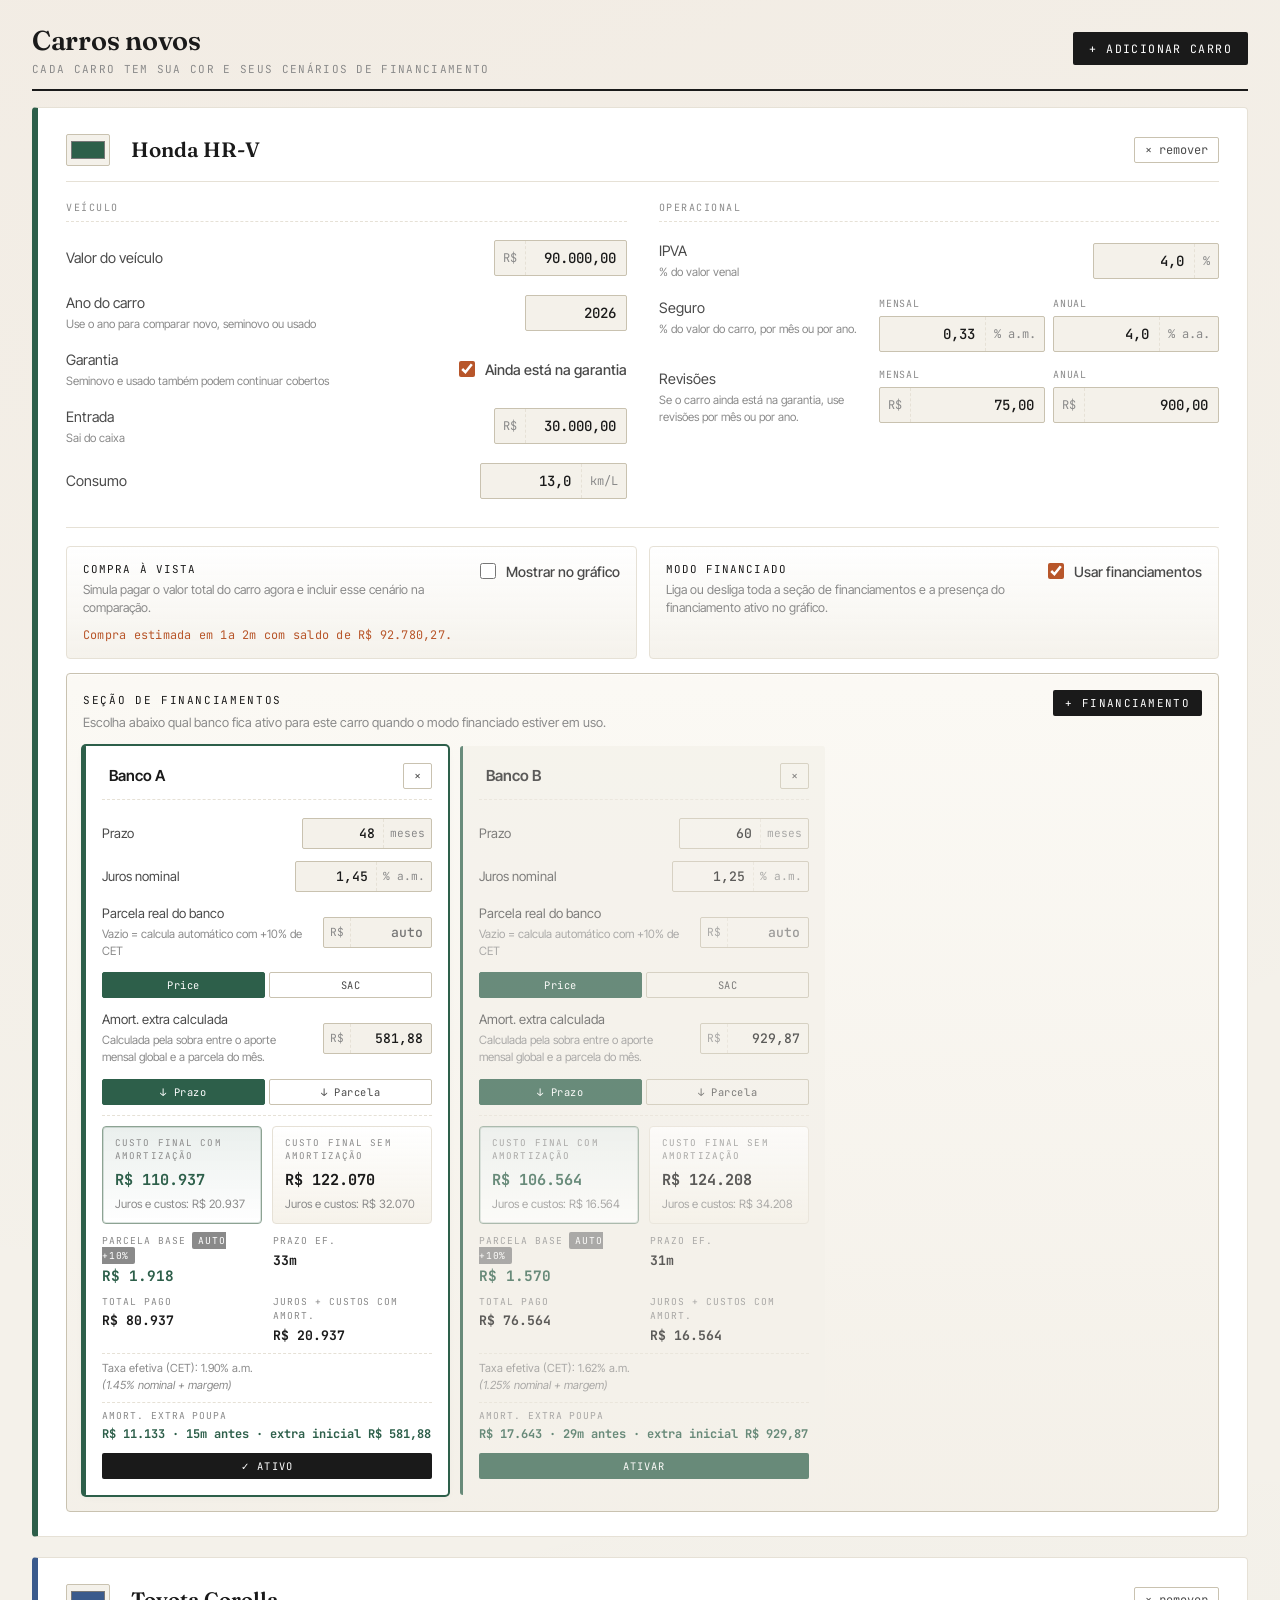
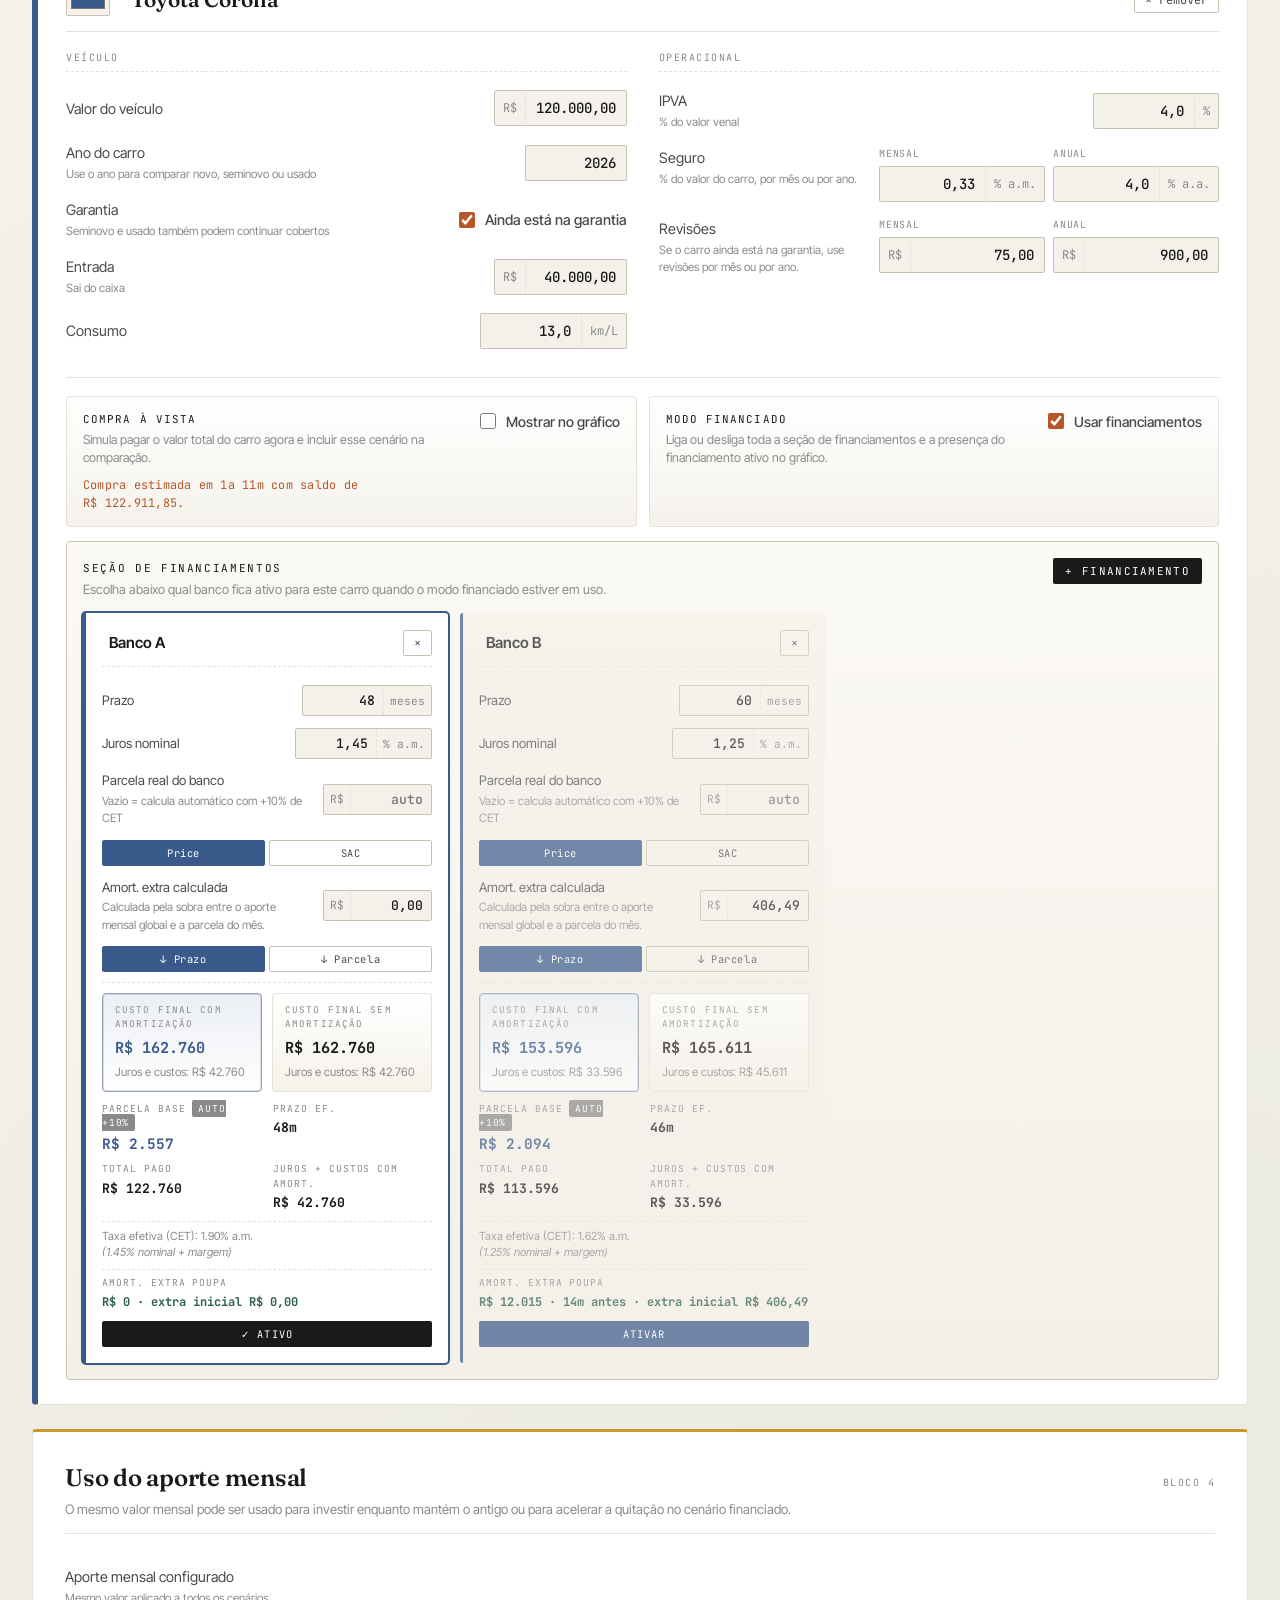
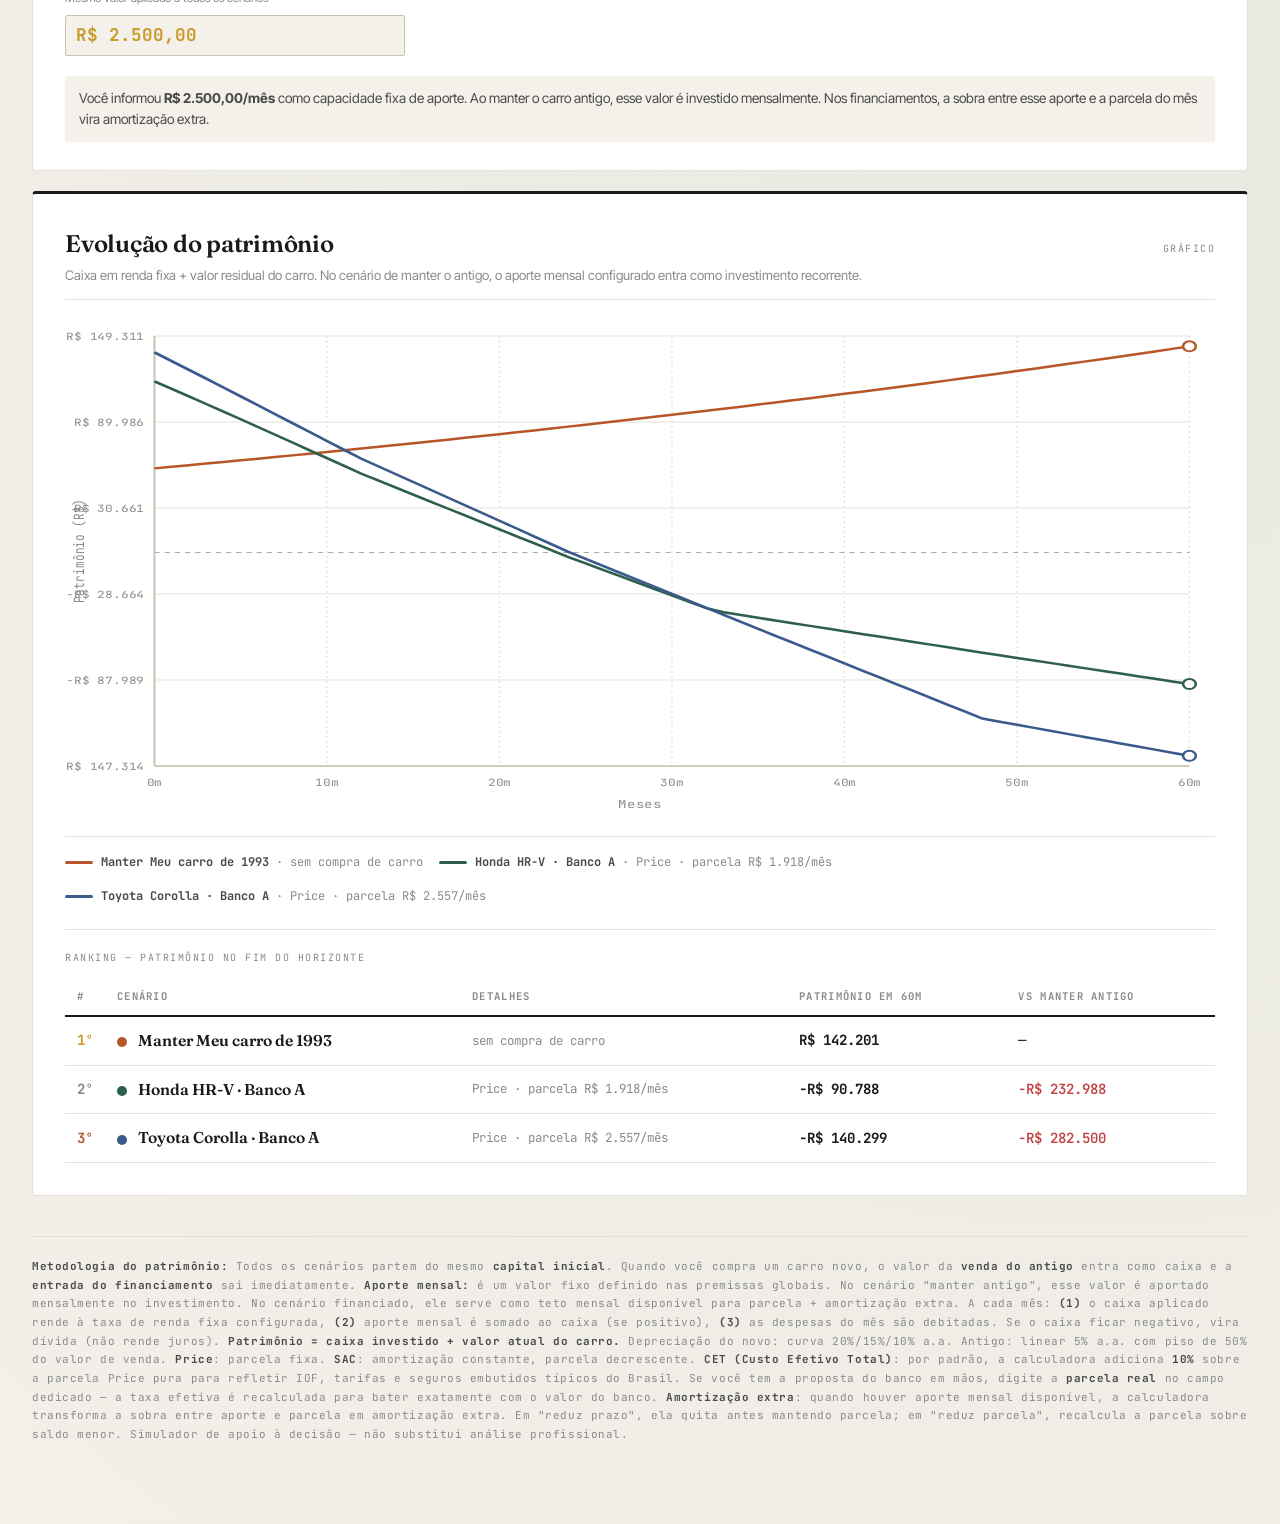
==== commit 1c162c2d: "feat: melhorar layout da grade de campos e adicionar coluna compacta para entrada de dados" ====
--- a/index.html
+++ b/index.html
@@ -427,14 +427,52 @@
   /* GLOBAL PREMISSES */
   .globals-grid {
     display: grid;
-    grid-template-columns: repeat(auto-fit, minmax(300px, 1fr));
+    grid-template-columns: minmax(240px, 340px) minmax(320px, 1fr) minmax(320px, 1fr);
     gap: 16px 28px;
+    align-items: start;
+  }
+
+  .globals-compact-column {
+    display: grid;
+    gap: 16px;
+    align-content: start;
   }
 
   .globals-grid .field {
+    width: min(100%, 340px);
+    justify-self: start;
     grid-template-columns: 1fr;
     gap: 8px;
     align-items: start;
+  }
+
+  .globals-grid .field.compact {
+    max-width: 340px;
+  }
+
+  .globals-grid .field.compact .input-wrap {
+    max-width: 340px;
+  }
+
+  .globals-compact-column .field,
+  .globals-compact-column .field.compact {
+    width: 100%;
+    max-width: 340px;
+  }
+
+  .globals-compact-column .field label {
+    width: 100%;
+  }
+
+  .globals-compact-column .field.compact .input-wrap {
+    width: fit-content;
+    max-width: 100%;
+    margin-left: auto;
+  }
+
+  .globals-compact-column .input-wrap {
+    width: auto;
+    min-width: 0;
   }
 
   .globals-grid .input-wrap {
@@ -449,7 +487,15 @@
     min-width: 0;
   }
 
+  .globals-grid .globals-compact-column input[type="number"],
+  .globals-grid .globals-compact-column input.numeric-input {
+    width: clamp(140px, 10vw, 190px);
+    flex: 0 0 auto;
+  }
+
   .globals-grid .field.paired-field {
+    width: 100%;
+    max-width: none;
     grid-template-columns: 1fr;
     gap: 8px;
   }
@@ -458,7 +504,45 @@
     grid-template-columns: repeat(2, minmax(0, 1fr));
   }
 
+  @media (max-width: 1120px) {
+    .globals-grid {
+      grid-template-columns: repeat(2, minmax(280px, 1fr));
+    }
+
+    .globals-compact-column {
+      grid-column: 1 / -1;
+      grid-template-columns: repeat(3, minmax(220px, 1fr));
+    }
+  }
+
   @media (max-width: 980px) {
+    .globals-grid .field.compact {
+      max-width: none;
+    }
+
+    .globals-grid .field.compact .input-wrap {
+      max-width: none;
+    }
+
+    .globals-compact-column .input-wrap {
+      width: 100%;
+    }
+
+    .globals-grid .globals-compact-column input[type="number"],
+    .globals-grid .globals-compact-column input.numeric-input {
+      width: 100%;
+      flex: 1 1 auto;
+    }
+
+    .globals-grid {
+      grid-template-columns: 1fr;
+    }
+
+    .globals-compact-column {
+      grid-column: auto;
+      grid-template-columns: 1fr;
+    }
+
     .globals-grid .paired-inputs {
       grid-template-columns: 1fr;
     }
@@ -1208,13 +1292,33 @@
     </div>
 
     <div class="globals-grid">
-      <div class="field">
-        <label>Capital inicial disponível
-          <small>Seu caixa hoje</small>
-        </label>
-        <div class="input-wrap">
-          <span class="prefix">R$</span>
-          <input type="number" id="capital_inicial" value="50000" min="0" step="0.01">
+      <div class="globals-compact-column">
+        <div class="field compact">
+          <label>Capital inicial disponível
+            <small>Seu caixa hoje</small>
+          </label>
+          <div class="input-wrap">
+            <span class="prefix">R$</span>
+            <input type="number" id="capital_inicial" value="50000" min="0" step="0.01">
+          </div>
+        </div>
+
+        <div class="field compact">
+          <label>Preço combustível</label>
+          <div class="input-wrap">
+            <span class="prefix">R$</span>
+            <input type="number" id="combustivel_preco" value="6.20" min="0" step="0.10">
+          </div>
+        </div>
+
+        <div class="field compact">
+          <label>Aporte mensal disponível
+            <small>Valor fixo que você consegue destinar por mês para financiar ou poupar para compra à vista</small>
+          </label>
+          <div class="input-wrap">
+            <span class="prefix">R$</span>
+            <input type="number" id="aporte_mensal" value="2500" min="0" step="0.01">
+          </div>
         </div>
       </div>
 
@@ -1262,23 +1366,6 @@
         </div>
       </div>
 
-      <div class="field">
-        <label>Preço combustível</label>
-        <div class="input-wrap">
-          <span class="prefix">R$</span>
-          <input type="number" id="combustivel_preco" value="6.20" min="0" step="0.10">
-        </div>
-      </div>
-
-      <div class="field">
-        <label>Aporte mensal disponível
-          <small>Valor fixo que você consegue destinar por mês para financiar ou poupar para compra à vista</small>
-        </label>
-        <div class="input-wrap">
-          <span class="prefix">R$</span>
-          <input type="number" id="aporte_mensal" value="2500" min="0" step="0.01">
-        </div>
-      </div>
     </div>
   </div>
 
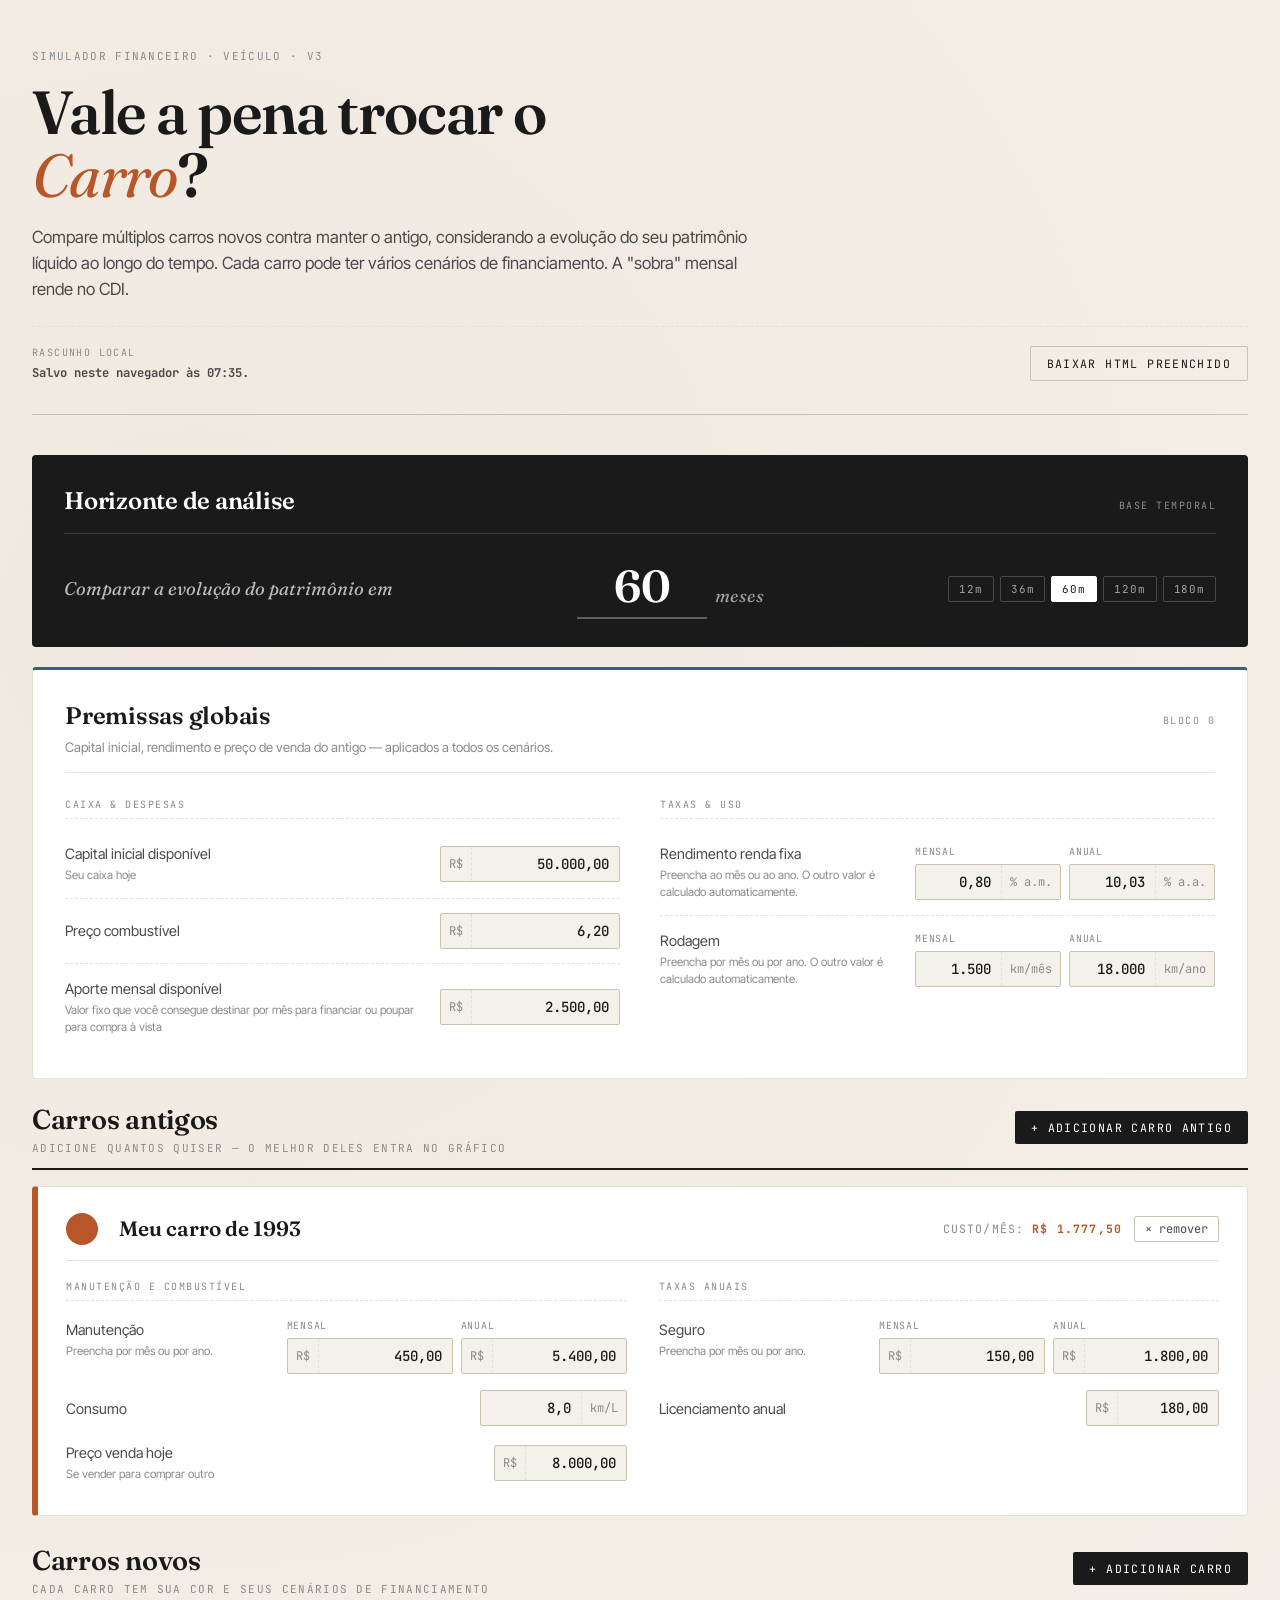
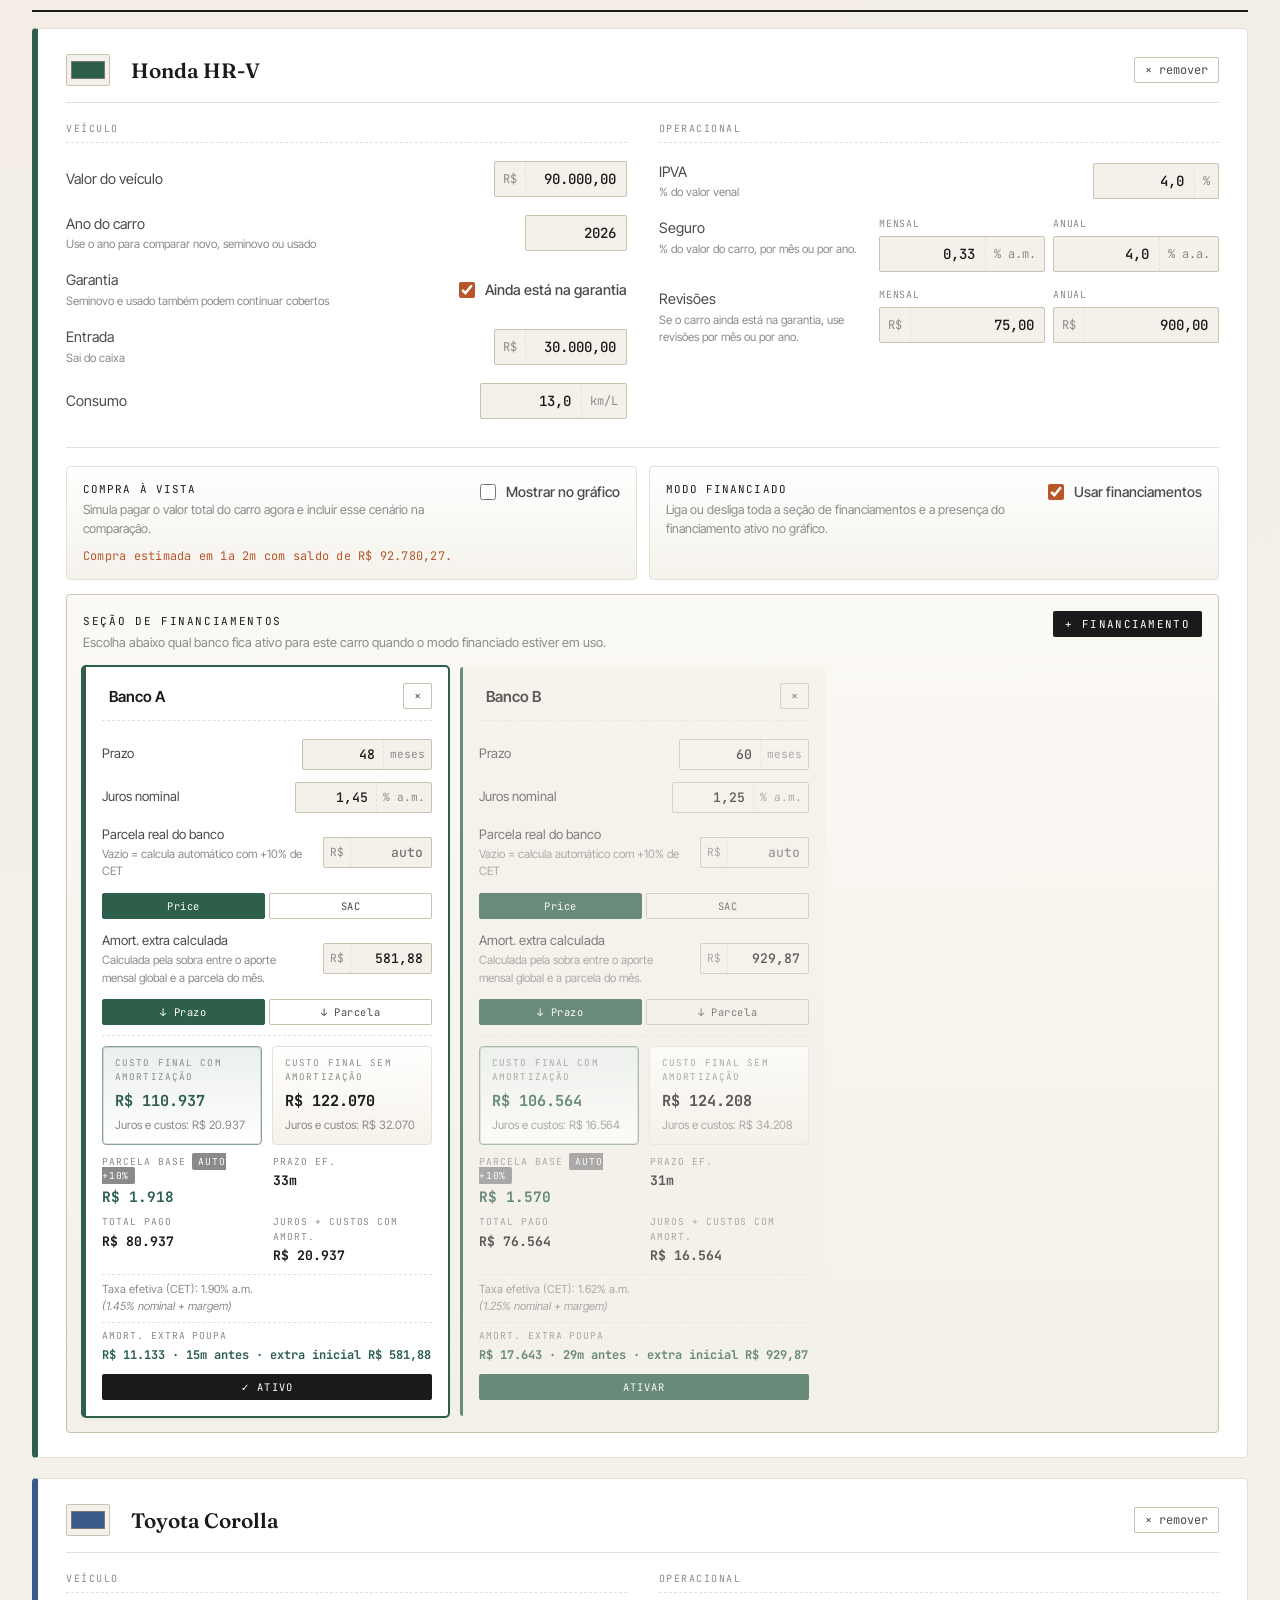
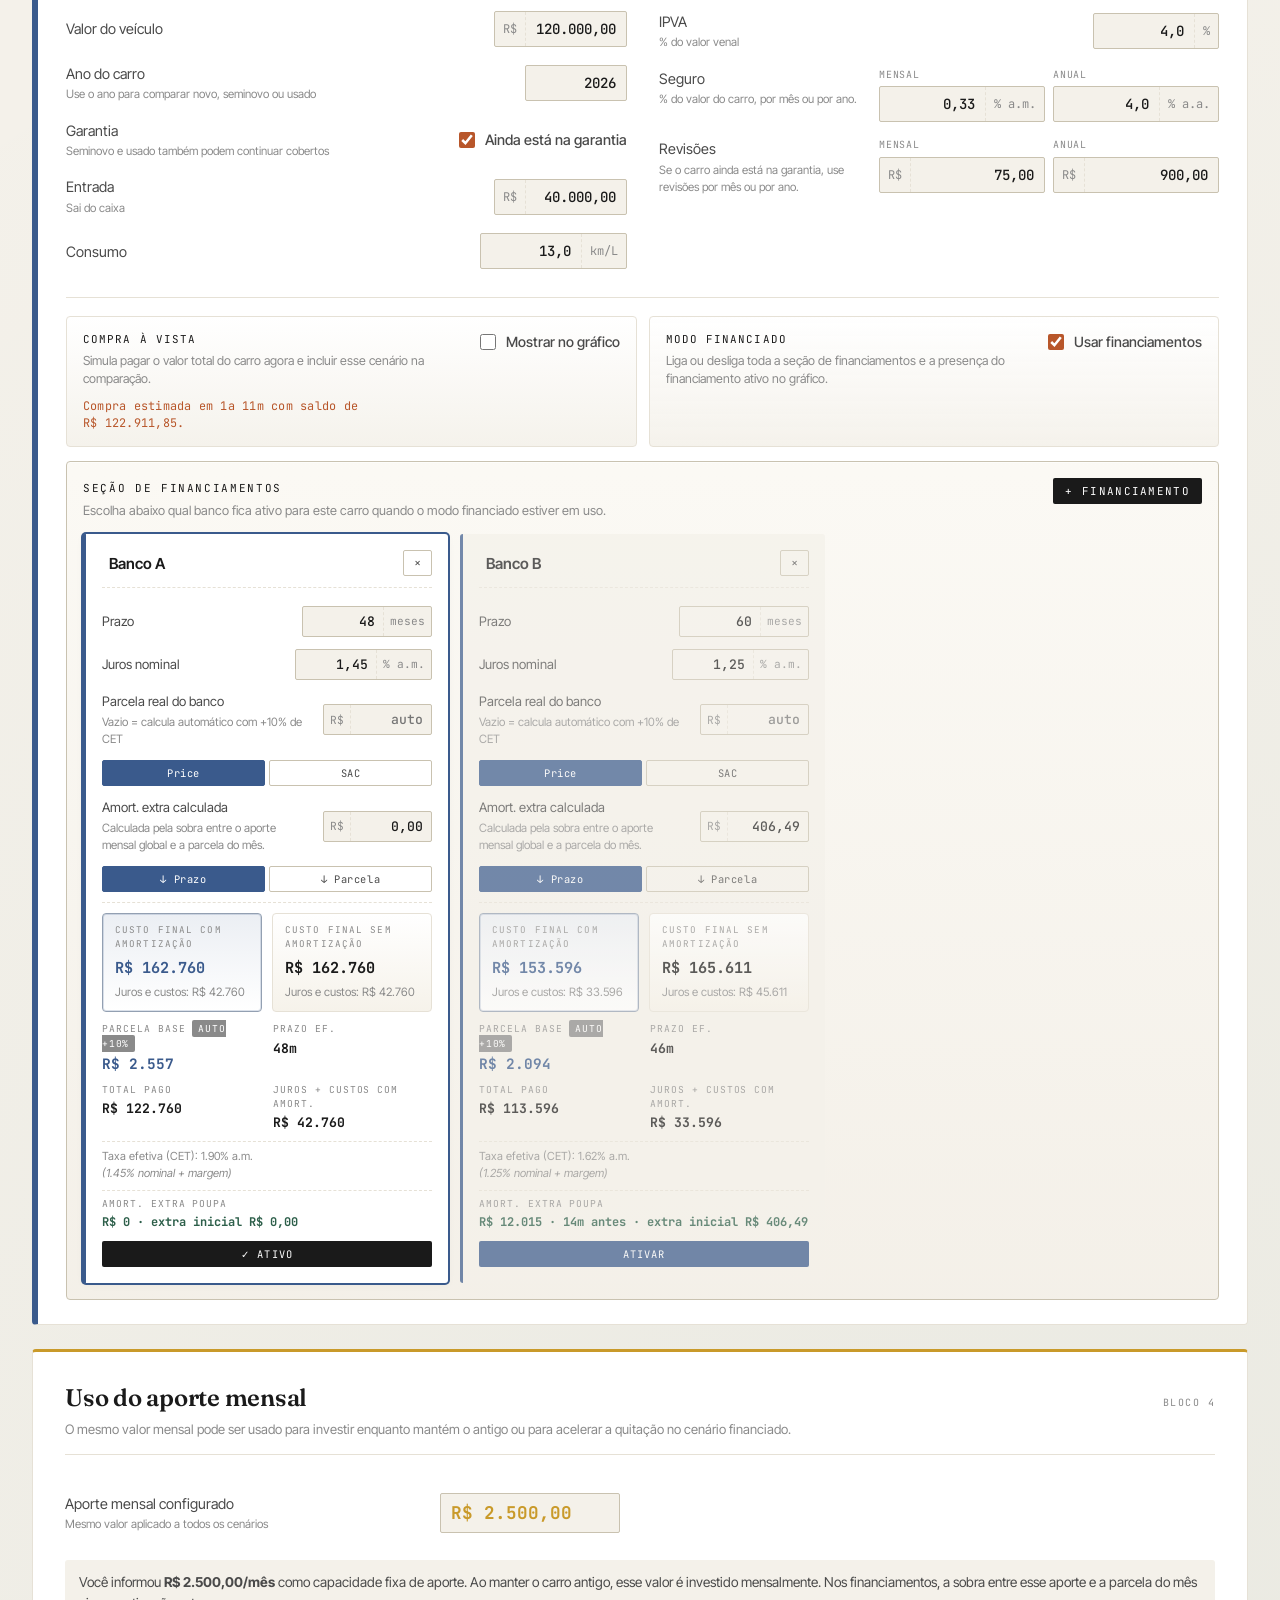
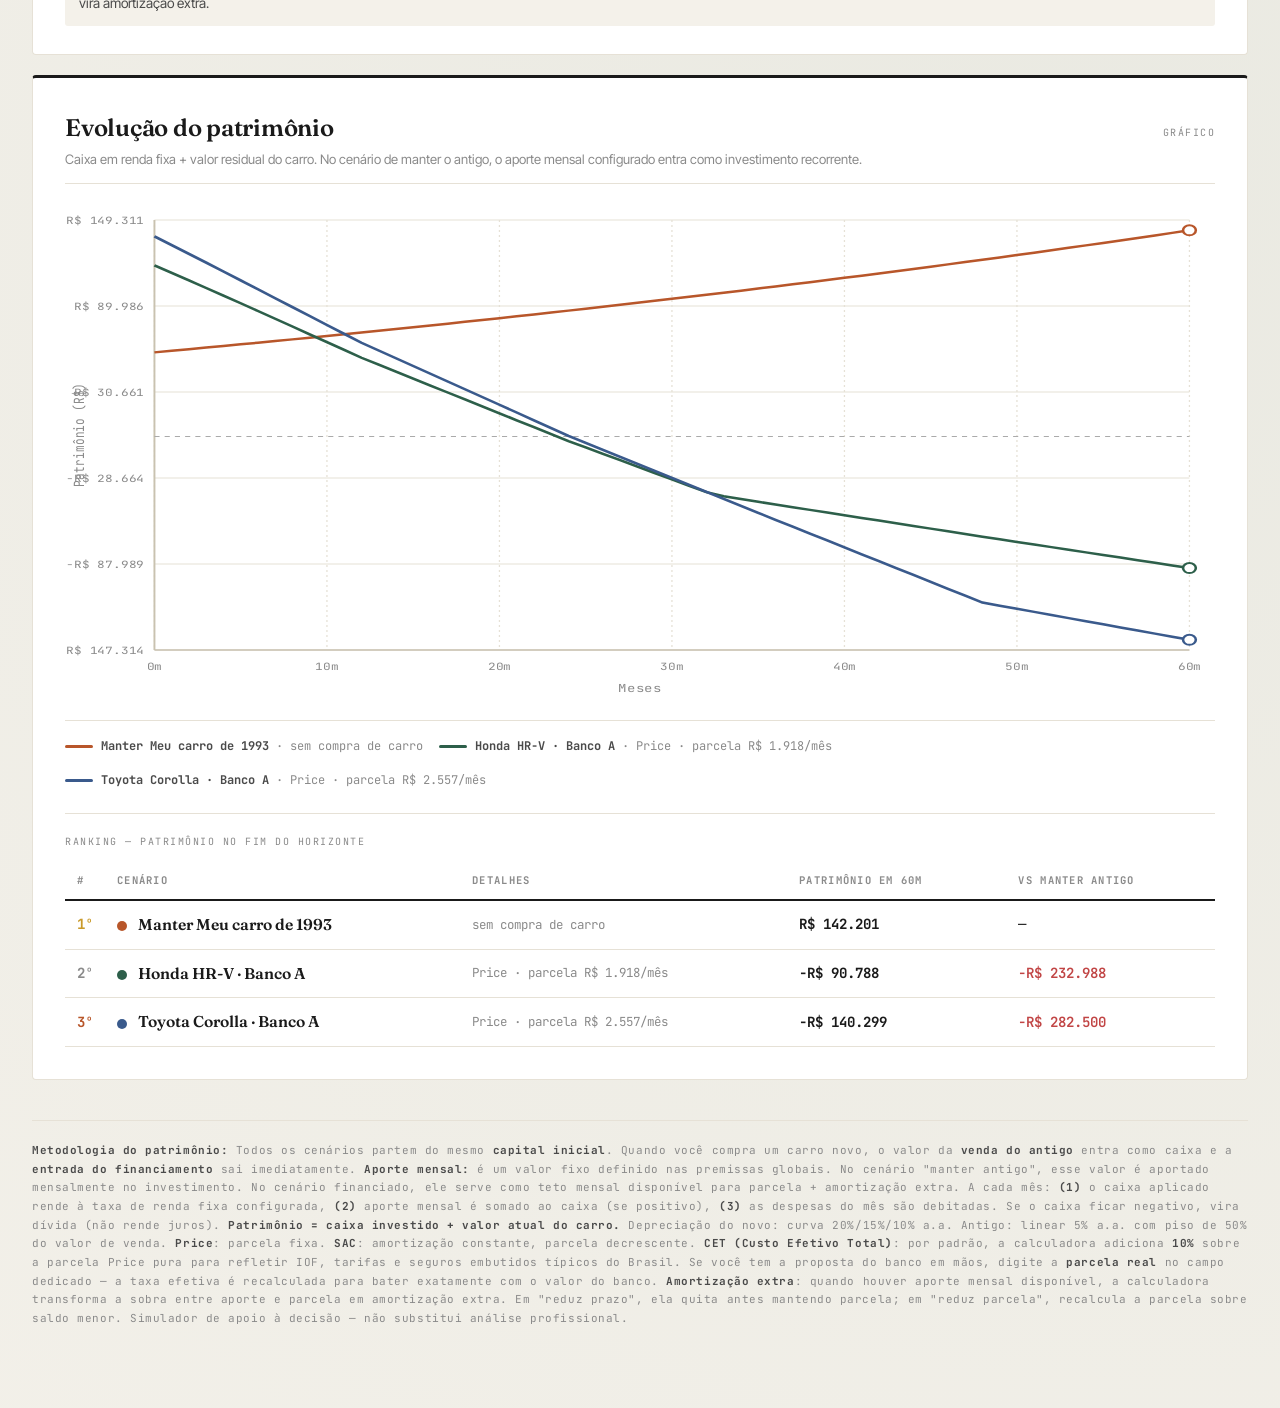
==== commit 7002fcac: "feat: refatorar layout da grade de campos e melhorar responsividade" ====
--- a/index.html
+++ b/index.html
@@ -427,52 +427,34 @@
   /* GLOBAL PREMISSES */
   .globals-grid {
     display: grid;
-    grid-template-columns: minmax(240px, 340px) minmax(320px, 1fr) minmax(320px, 1fr);
-    gap: 16px 28px;
+    grid-template-columns: repeat(2, minmax(320px, 1fr));
+    gap: 0 40px;
     align-items: start;
   }
 
-  .globals-compact-column {
-    display: grid;
-    gap: 16px;
-    align-content: start;
+  .globals-compact-column,
+  .globals-paired-column {
+    display: flex;
+    flex-direction: column;
+    min-width: 0;
   }
 
   .globals-grid .field {
-    width: min(100%, 340px);
-    justify-self: start;
-    grid-template-columns: 1fr;
-    gap: 8px;
-    align-items: start;
-  }
-
-  .globals-grid .field.compact {
-    max-width: 340px;
-  }
-
-  .globals-grid .field.compact .input-wrap {
-    max-width: 340px;
-  }
-
-  .globals-compact-column .field,
-  .globals-compact-column .field.compact {
     width: 100%;
-    max-width: 340px;
-  }
-
-  .globals-compact-column .field label {
-    width: 100%;
-  }
-
-  .globals-compact-column .field.compact .input-wrap {
-    width: fit-content;
-    max-width: 100%;
-    margin-left: auto;
-  }
-
-  .globals-compact-column .input-wrap {
-    width: auto;
-    min-width: 0;
+    grid-template-columns: 1fr minmax(150px, 180px);
+    gap: 20px;
+    align-items: center;
+    padding: 14px 0;
+    border-bottom: 1px dashed var(--line);
+  }
+
+  .globals-grid .field:last-child {
+    border-bottom: none;
+  }
+
+  .globals-grid .field.paired-field {
+    grid-template-columns: 1fr minmax(260px, 300px);
+    align-items: center;
   }
 
   .globals-grid .input-wrap {
@@ -487,19 +469,6 @@
     min-width: 0;
   }
 
-  .globals-grid .globals-compact-column input[type="number"],
-  .globals-grid .globals-compact-column input.numeric-input {
-    width: clamp(140px, 10vw, 190px);
-    flex: 0 0 auto;
-  }
-
-  .globals-grid .field.paired-field {
-    width: 100%;
-    max-width: none;
-    grid-template-columns: 1fr;
-    gap: 8px;
-  }
-
   .globals-grid .paired-inputs {
     grid-template-columns: repeat(2, minmax(0, 1fr));
   }
@@ -507,42 +476,37 @@
   @media (max-width: 1120px) {
     .globals-grid {
       grid-template-columns: repeat(2, minmax(280px, 1fr));
-    }
-
-    .globals-compact-column {
-      grid-column: 1 / -1;
-      grid-template-columns: repeat(3, minmax(220px, 1fr));
+      gap: 0 28px;
+    }
+
+    .globals-grid .field {
+      grid-template-columns: 1fr minmax(130px, 160px);
+      gap: 16px;
+    }
+
+    .globals-grid .field.paired-field {
+      grid-template-columns: 1fr minmax(220px, 260px);
     }
   }
 
   @media (max-width: 980px) {
-    .globals-grid .field.compact {
-      max-width: none;
-    }
-
-    .globals-grid .field.compact .input-wrap {
-      max-width: none;
-    }
-
-    .globals-compact-column .input-wrap {
-      width: 100%;
-    }
-
-    .globals-grid .globals-compact-column input[type="number"],
-    .globals-grid .globals-compact-column input.numeric-input {
-      width: 100%;
-      flex: 1 1 auto;
-    }
-
     .globals-grid {
       grid-template-columns: 1fr;
     }
 
-    .globals-compact-column {
-      grid-column: auto;
+    .globals-grid .field,
+    .globals-grid .field.paired-field {
       grid-template-columns: 1fr;
-    }
-
+      align-items: start;
+      gap: 10px;
+    }
+
+    .globals-grid .paired-inputs {
+      grid-template-columns: repeat(2, minmax(0, 1fr));
+    }
+  }
+
+  @media (max-width: 560px) {
     .globals-grid .paired-inputs {
       grid-template-columns: 1fr;
     }
@@ -1293,7 +1257,8 @@
 
     <div class="globals-grid">
       <div class="globals-compact-column">
-        <div class="field compact">
+        <div class="section-label">Caixa &amp; despesas</div>
+        <div class="field">
           <label>Capital inicial disponível
             <small>Seu caixa hoje</small>
           </label>
@@ -1303,7 +1268,7 @@
           </div>
         </div>
 
-        <div class="field compact">
+        <div class="field">
           <label>Preço combustível</label>
           <div class="input-wrap">
             <span class="prefix">R$</span>
@@ -1311,7 +1276,7 @@
           </div>
         </div>
 
-        <div class="field compact">
+        <div class="field">
           <label>Aporte mensal disponível
             <small>Valor fixo que você consegue destinar por mês para financiar ou poupar para compra à vista</small>
           </label>
@@ -1322,45 +1287,48 @@
         </div>
       </div>
 
-      <div class="field paired-field">
-        <label>Rendimento renda fixa
-          <small>Preencha ao mês ou ao ano. O outro valor é calculado automaticamente.</small>
-        </label>
-        <div class="paired-inputs">
-          <div class="paired-slot">
-            <span class="paired-slot-label">Mensal</span>
-            <div class="input-wrap">
-              <input type="number" id="rendimento_mes" value="0.80" min="0" step="0.01">
-              <span class="suffix">% a.m.</span>
+      <div class="globals-paired-column">
+        <div class="section-label">Taxas &amp; uso</div>
+        <div class="field paired-field">
+          <label>Rendimento renda fixa
+            <small>Preencha ao mês ou ao ano. O outro valor é calculado automaticamente.</small>
+          </label>
+          <div class="paired-inputs">
+            <div class="paired-slot">
+              <span class="paired-slot-label">Mensal</span>
+              <div class="input-wrap">
+                <input type="number" id="rendimento_mes" value="0.80" min="0" step="0.01">
+                <span class="suffix">% a.m.</span>
+              </div>
             </div>
-          </div>
-          <div class="paired-slot">
-            <span class="paired-slot-label">Anual</span>
-            <div class="input-wrap">
-              <input type="number" id="rendimento_ano" value="10.03" min="0" step="0.01">
-              <span class="suffix">% a.a.</span>
+            <div class="paired-slot">
+              <span class="paired-slot-label">Anual</span>
+              <div class="input-wrap">
+                <input type="number" id="rendimento_ano" value="10.03" min="0" step="0.01">
+                <span class="suffix">% a.a.</span>
+              </div>
             </div>
           </div>
         </div>
-      </div>
-
-      <div class="field paired-field">
-        <label>Rodagem
-          <small>Preencha por mês ou por ano. O outro valor é calculado automaticamente.</small>
-        </label>
-        <div class="paired-inputs">
-          <div class="paired-slot">
-            <span class="paired-slot-label">Mensal</span>
-            <div class="input-wrap">
-              <input type="number" id="km_mes" value="1500" min="0" step="50">
-              <span class="suffix">km/mês</span>
+
+        <div class="field paired-field">
+          <label>Rodagem
+            <small>Preencha por mês ou por ano. O outro valor é calculado automaticamente.</small>
+          </label>
+          <div class="paired-inputs">
+            <div class="paired-slot">
+              <span class="paired-slot-label">Mensal</span>
+              <div class="input-wrap">
+                <input type="number" id="km_mes" value="1500" min="0" step="50">
+                <span class="suffix">km/mês</span>
+              </div>
             </div>
-          </div>
-          <div class="paired-slot">
-            <span class="paired-slot-label">Anual</span>
-            <div class="input-wrap">
-              <input type="number" id="km_ano" value="18000" min="0" step="100">
-              <span class="suffix">km/ano</span>
+            <div class="paired-slot">
+              <span class="paired-slot-label">Anual</span>
+              <div class="input-wrap">
+                <input type="number" id="km_ano" value="18000" min="0" step="100">
+                <span class="suffix">km/ano</span>
+              </div>
             </div>
           </div>
         </div>
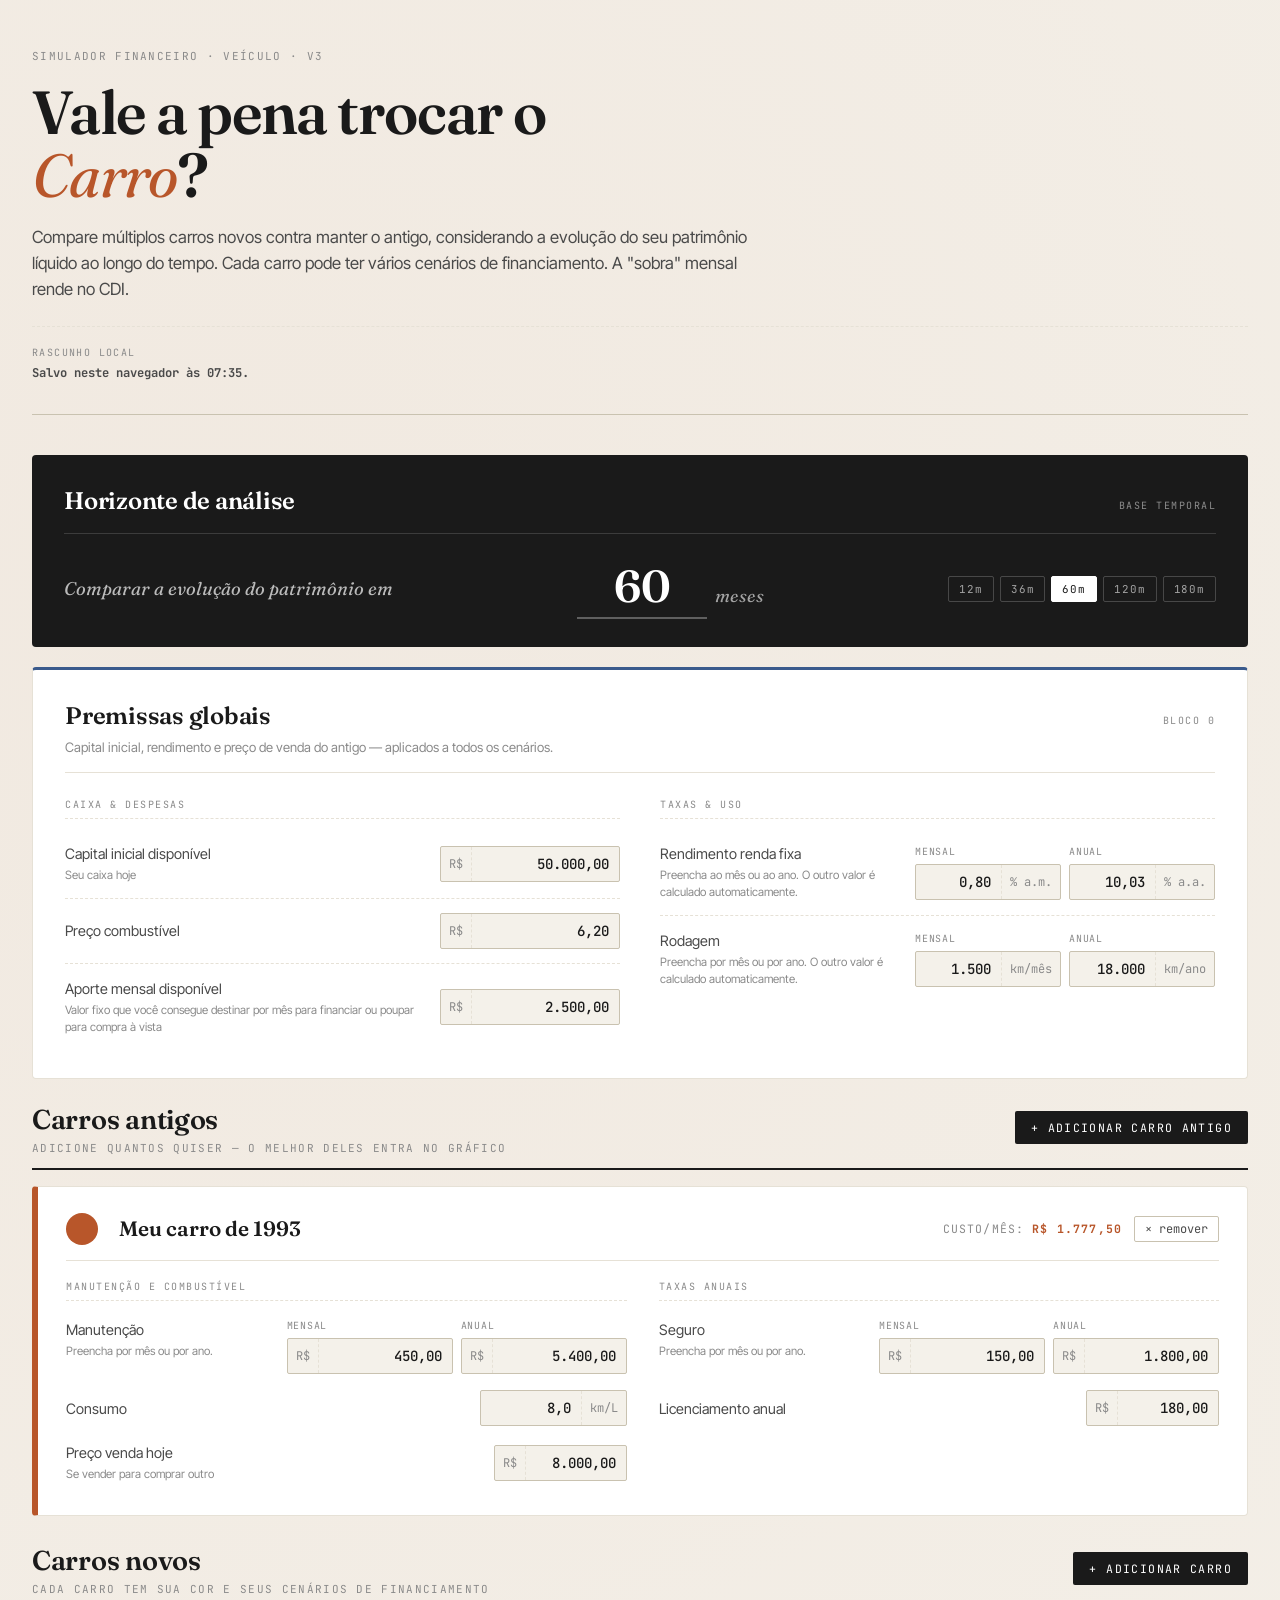
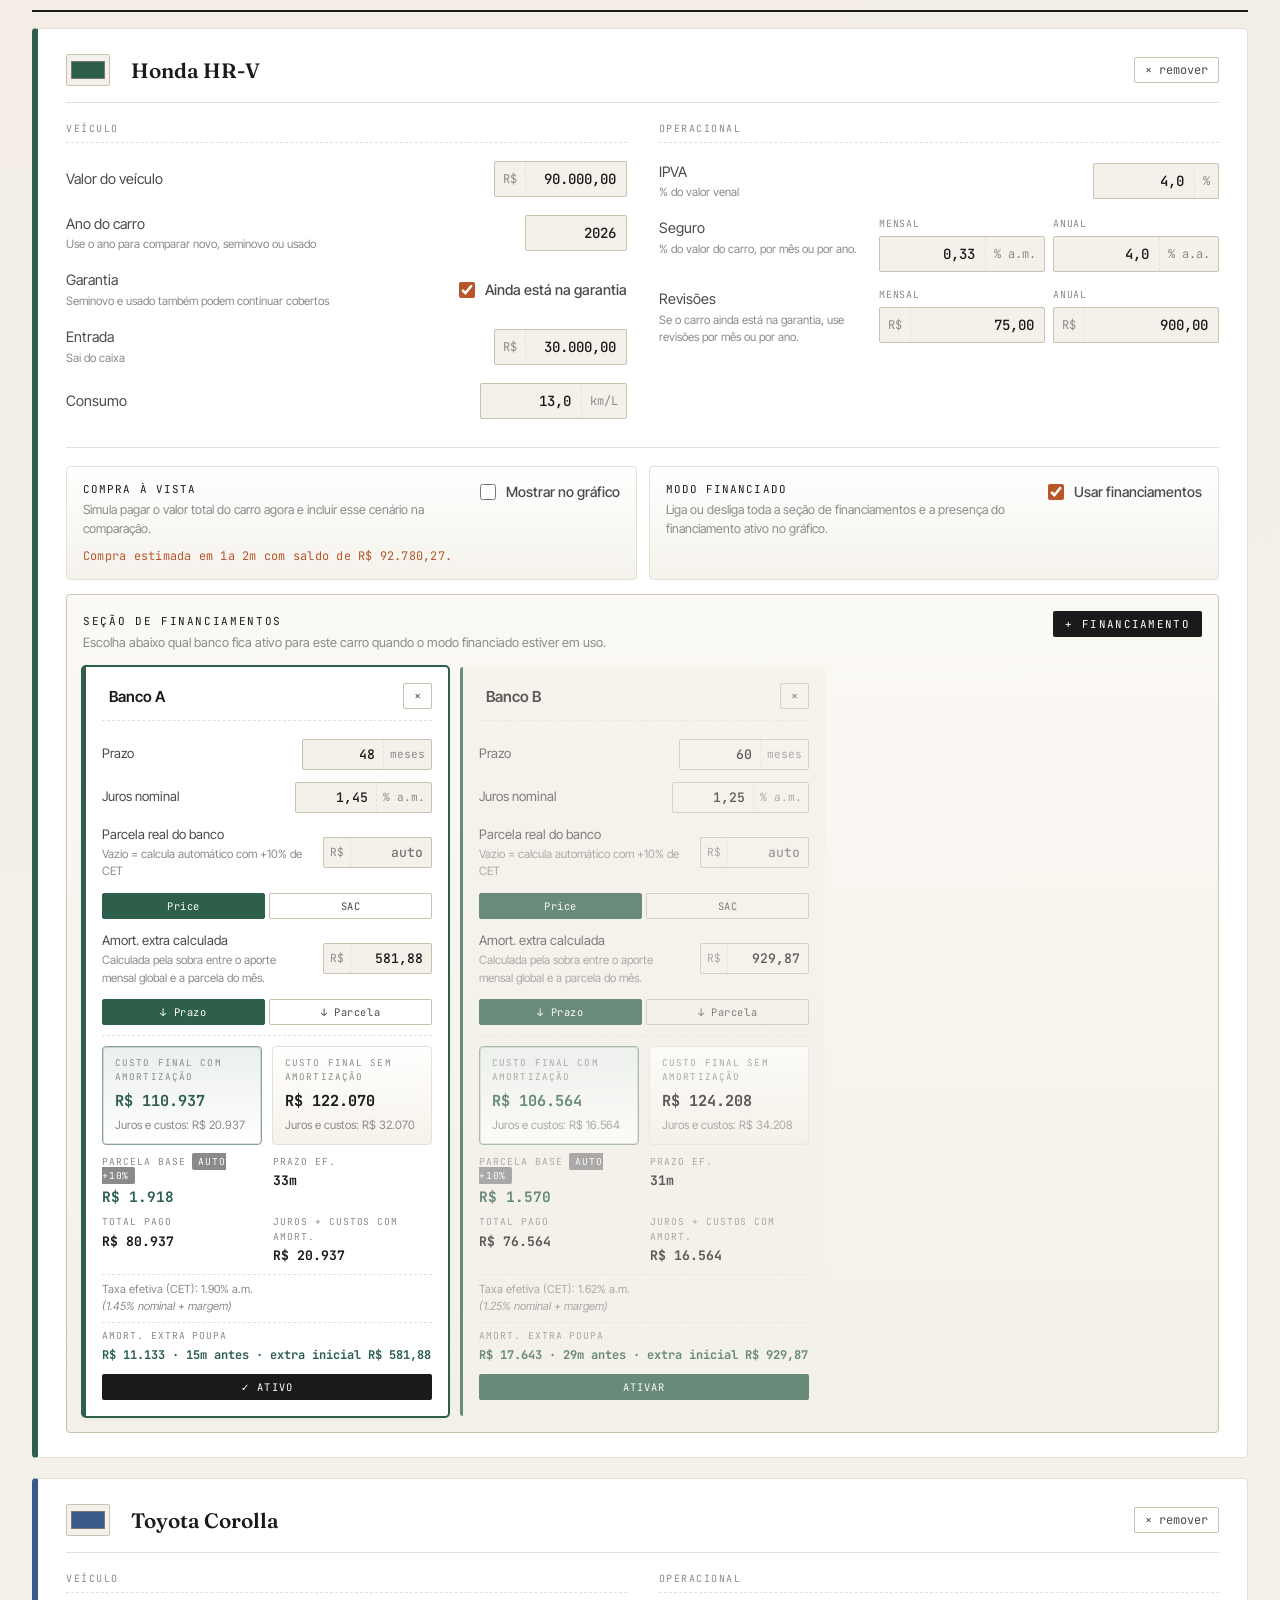
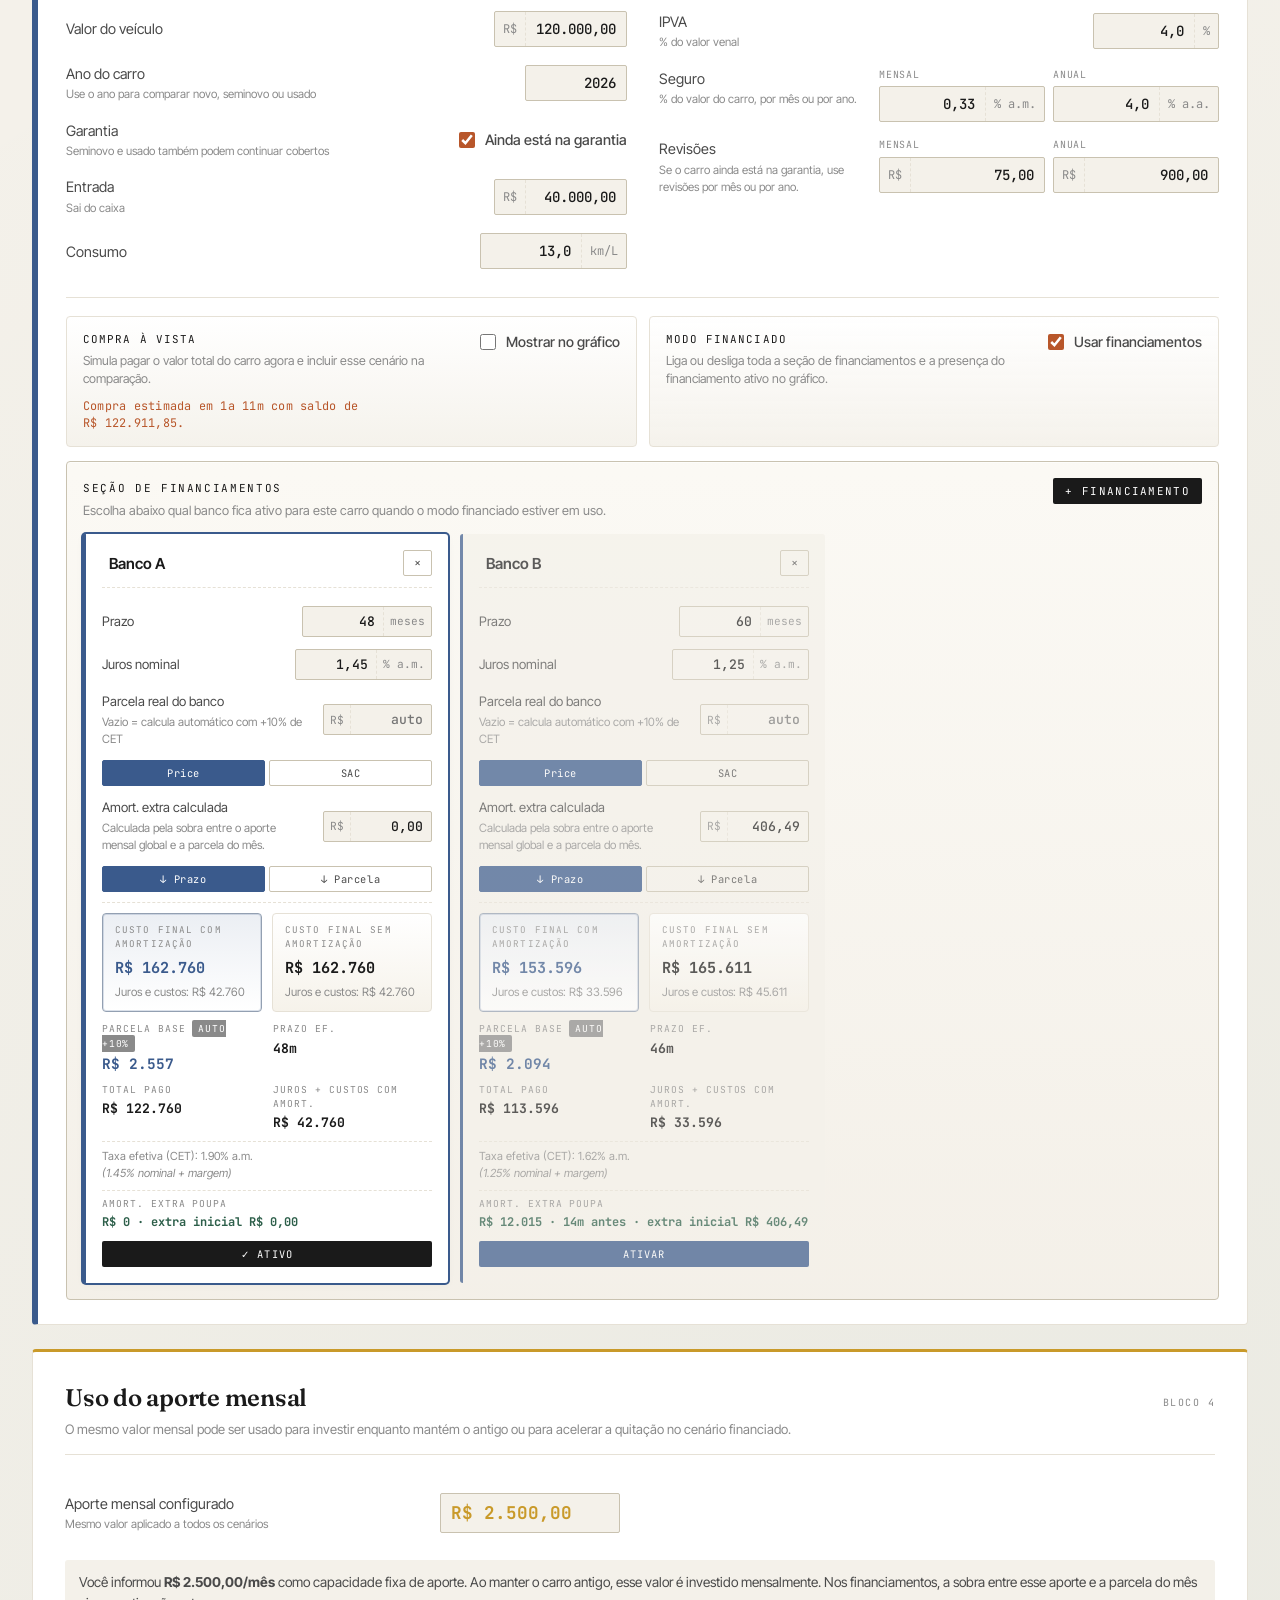
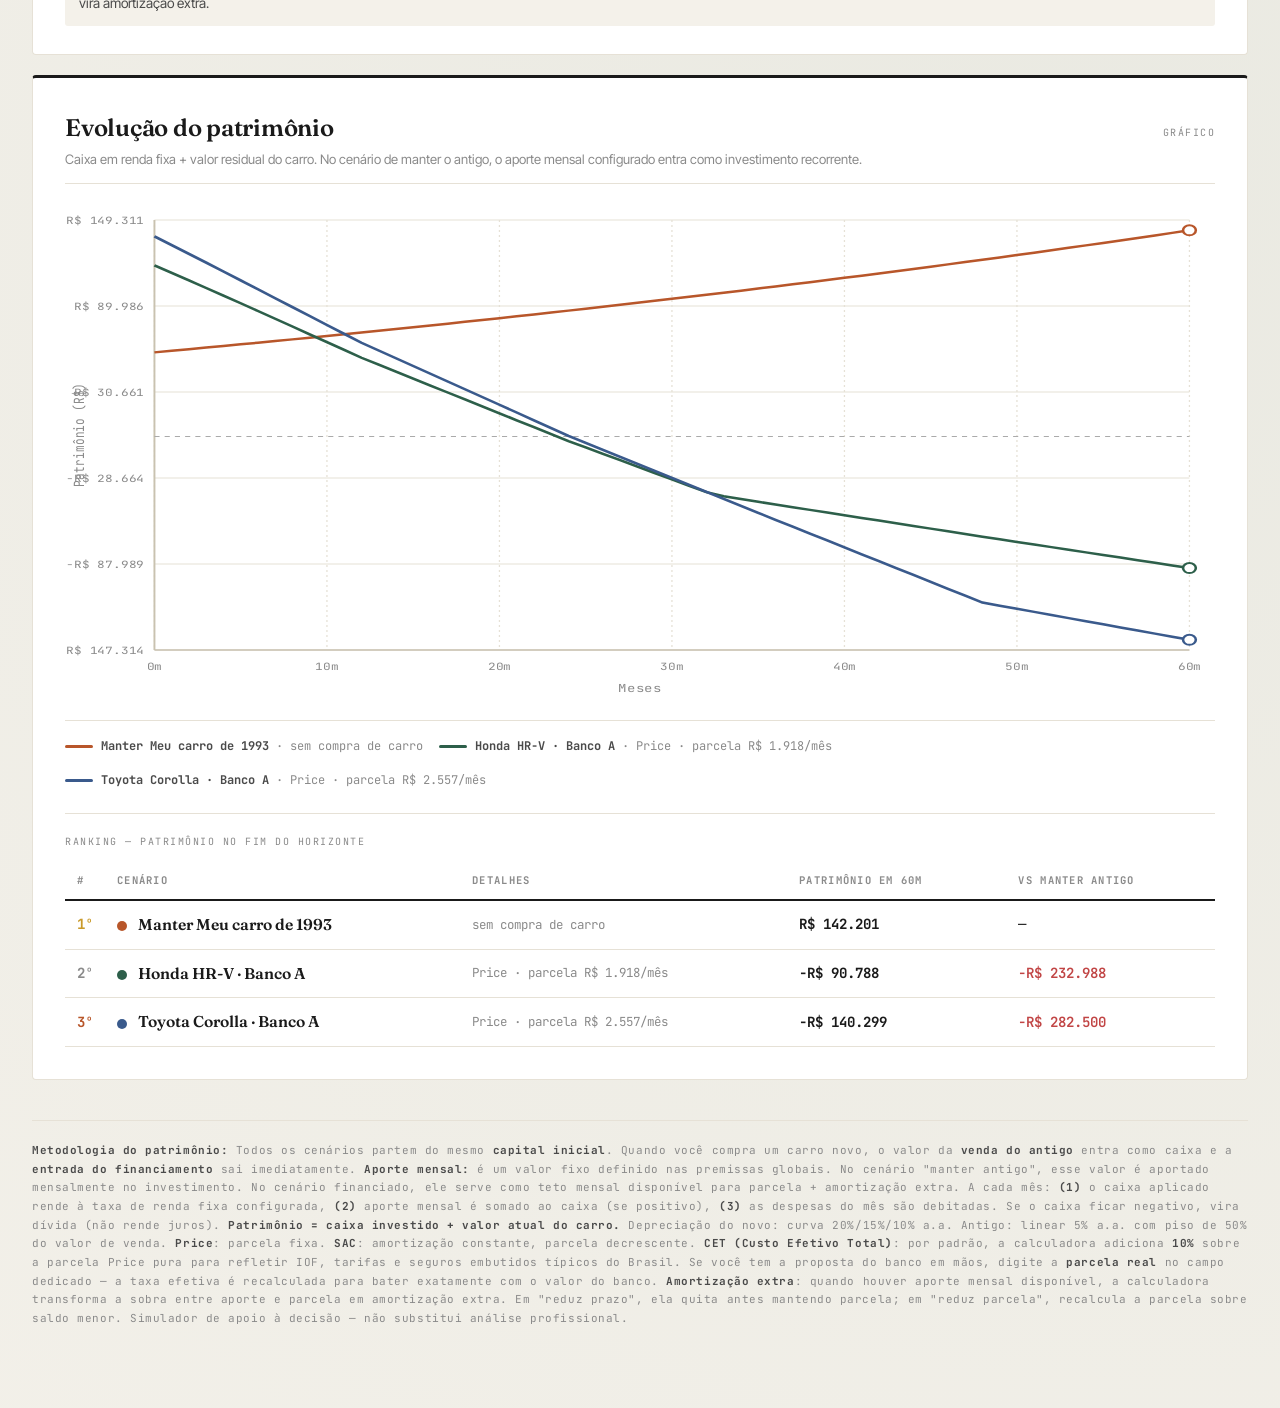
==== commit 9c57db28: "Refactor code structure for improved readability and maintainability" ====
--- a/index.html
+++ b/index.html
@@ -7,1195 +7,7 @@
 <link rel="preconnect" href="https://fonts.googleapis.com">
 <link rel="preconnect" href="https://fonts.gstatic.com" crossorigin>
 <link href="https://fonts.googleapis.com/css2?family=Fraunces:ital,opsz,wght@0,9..144,400;0,9..144,600;0,9..144,700;1,9..144,400&family=JetBrains+Mono:wght@400;500;700&family=Inter+Tight:wght@400;500;600;700&display=swap" rel="stylesheet">
-<style>
-  * { box-sizing: border-box; margin: 0; padding: 0; }
-
-  :root {
-    --bg: #f4f1ea;
-    --bg-card: #ffffff;
-    --ink: #1a1a1a;
-    --ink-soft: #4a4a4a;
-    --ink-mute: #8a8a8a;
-    --line: #e6e1d6;
-    --line-strong: #c9c2b0;
-    --accent-old: #b8562a;
-    --highlight: #f5e9c8;
-  }
-
-  html, body {
-    background: var(--bg);
-    color: var(--ink);
-    font-family: 'Inter Tight', sans-serif;
-    font-size: 16px;
-    line-height: 1.5;
-    min-height: 100vh;
-  }
-
-  body {
-    background-image:
-      radial-gradient(circle at 15% 10%, rgba(184, 86, 42, 0.05) 0%, transparent 40%),
-      radial-gradient(circle at 85% 80%, rgba(45, 95, 74, 0.05) 0%, transparent 40%);
-  }
-
-  .container {
-    max-width: 1400px;
-    margin: 0 auto;
-    padding: 48px 32px 80px;
-  }
-
-  header {
-    margin-bottom: 40px;
-    border-bottom: 1px solid var(--line-strong);
-    padding-bottom: 32px;
-  }
-
-  .tag {
-    font-family: 'JetBrains Mono', monospace;
-    font-size: 11px;
-    letter-spacing: 0.12em;
-    text-transform: uppercase;
-    color: var(--ink-mute);
-    margin-bottom: 16px;
-  }
-
-  h1 {
-    font-family: 'Fraunces', serif;
-    font-size: clamp(2.2rem, 5vw, 3.8rem);
-    font-weight: 600;
-    line-height: 1.05;
-    letter-spacing: -0.02em;
-    margin-bottom: 16px;
-  }
-
-  h1 em { font-style: italic; font-weight: 400; color: var(--accent-old); }
-
-  .subtitle {
-    font-size: 1.05rem;
-    color: var(--ink-soft);
-    max-width: 720px;
-    line-height: 1.55;
-  }
-
-  .header-tools {
-    margin-top: 24px;
-    padding-top: 18px;
-    border-top: 1px dashed var(--line);
-    display: flex;
-    align-items: center;
-    justify-content: space-between;
-    gap: 16px;
-    flex-wrap: wrap;
-  }
-
-  .header-tools-meta {
-    display: flex;
-    flex-direction: column;
-    gap: 4px;
-  }
-
-  .header-tools-label {
-    font-family: 'JetBrains Mono', monospace;
-    font-size: 10px;
-    letter-spacing: 0.14em;
-    text-transform: uppercase;
-    color: var(--ink-mute);
-  }
-
-  .header-tools-status {
-    font-family: 'JetBrains Mono', monospace;
-    font-size: 0.76rem;
-    color: var(--ink-soft);
-  }
-
-  .header-tools-status[data-state="error"] {
-    color: #c14545;
-  }
-
-  .header-tools-actions {
-    display: flex;
-    gap: 10px;
-    flex-wrap: wrap;
-  }
-
-  .card {
-    background: var(--bg-card);
-    border: 1px solid var(--line);
-    border-radius: 4px;
-    padding: 28px 32px;
-    margin-bottom: 20px;
-    position: relative;
-  }
-
-  .card.old { border-top: 3px solid var(--accent-old); }
-  .card.horizon { background: var(--ink); color: var(--bg); border: none; }
-  .card.globals { border-top: 3px solid #3a5a8c; }
-
-  .card-header {
-    display: flex;
-    align-items: baseline;
-    justify-content: space-between;
-    margin-bottom: 24px;
-    padding-bottom: 14px;
-    border-bottom: 1px solid var(--line);
-    gap: 16px;
-    flex-wrap: wrap;
-  }
-
-  .card.horizon .card-header { border-bottom-color: rgba(255,255,255,0.15); }
-
-  .card-title {
-    font-family: 'Fraunces', serif;
-    font-size: 1.5rem;
-    font-weight: 600;
-    letter-spacing: -0.01em;
-  }
-
-  .card-subtitle {
-    font-family: 'JetBrains Mono', monospace;
-    font-size: 10px;
-    letter-spacing: 0.15em;
-    text-transform: uppercase;
-    color: var(--ink-mute);
-  }
-
-  .card.horizon .card-subtitle { color: rgba(255,255,255,0.5); }
-
-  .main-grid {
-    display: grid;
-    grid-template-columns: 380px 1fr;
-    gap: 20px;
-    margin-bottom: 20px;
-    align-items: start;
-  }
-
-  @media (max-width: 1100px) { .main-grid { grid-template-columns: 1fr; } }
-
-  .section { margin-bottom: 20px; }
-
-  .section-label {
-    font-family: 'JetBrains Mono', monospace;
-    font-size: 10px;
-    letter-spacing: 0.15em;
-    text-transform: uppercase;
-    color: var(--ink-mute);
-    margin-bottom: 10px;
-    padding-bottom: 6px;
-    border-bottom: 1px dashed var(--line);
-  }
-
-  .field {
-    display: grid;
-    grid-template-columns: 1fr auto;
-    gap: 12px;
-    align-items: center;
-    padding: 8px 0;
-    min-width: 0;
-  }
-
-  .field > * { min-width: 0; }
-
-  .field.paired-field {
-    grid-template-columns: 1fr minmax(240px, 340px);
-    align-items: start;
-  }
-
-  .field label { font-size: 0.9rem; color: var(--ink-soft); }
-  .field label small { display: block; font-size: 0.72rem; color: var(--ink-mute); margin-top: 2px; }
-
-  .field-boolean {
-    display: inline-flex;
-    align-items: center;
-    gap: 10px;
-    font-size: 0.88rem;
-    color: var(--ink);
-    font-weight: 500;
-  }
-
-  .field-boolean input[type="checkbox"] {
-    width: 16px;
-    height: 16px;
-    accent-color: var(--accent-old);
-    cursor: pointer;
-  }
-
-  .paired-inputs {
-    display: grid;
-    grid-template-columns: repeat(2, minmax(0, 1fr));
-    gap: 8px;
-    width: 100%;
-  }
-
-  .paired-slot {
-    display: flex;
-    flex-direction: column;
-    gap: 4px;
-    min-width: 0;
-  }
-
-  .paired-slot-label {
-    font-family: 'JetBrains Mono', monospace;
-    font-size: 0.62rem;
-    letter-spacing: 0.08em;
-    text-transform: uppercase;
-    color: var(--ink-mute);
-  }
-
-  .paired-inputs .input-wrap {
-    width: 100%;
-  }
-
-  .paired-inputs input[type="number"],
-  .paired-inputs input.numeric-input {
-    width: 100%;
-  }
-
-  @media (max-width: 720px) {
-    .field.paired-field {
-      grid-template-columns: 1fr;
-    }
-
-    .paired-inputs {
-      grid-template-columns: 1fr;
-    }
-  }
-
-  .input-wrap {
-    display: inline-flex;
-    align-items: stretch;
-    background: var(--bg);
-    border: 1px solid var(--line-strong);
-    border-radius: 2px;
-    transition: border-color 0.15s, background 0.15s;
-    overflow: hidden;
-  }
-
-  .input-wrap:focus-within {
-    border-color: var(--accent-old);
-    background: #fff;
-  }
-
-  .car-card .input-wrap:focus-within,
-  .fin-card .input-wrap:focus-within {
-    border-color: var(--car-color, var(--accent-old));
-  }
-
-  .input-wrap .prefix,
-  .input-wrap .suffix {
-    font-family: 'JetBrains Mono', monospace;
-    font-size: 0.75rem;
-    color: var(--ink-mute);
-    display: inline-flex;
-    align-items: center;
-    padding: 0 8px;
-    white-space: nowrap;
-    flex-shrink: 0;
-  }
-
-  .input-wrap .prefix { border-right: 1px dashed var(--line); }
-  .input-wrap .suffix { border-left: 1px dashed var(--line); }
-
-  input[type="number"], input[type="text"], input[type="color"] {
-    font-family: 'JetBrains Mono', monospace;
-    font-size: 0.88rem;
-    font-weight: 500;
-    text-align: right;
-    width: 100px;
-    padding: 8px 10px;
-    background: transparent;
-    border: none;
-    color: var(--ink);
-    min-width: 0;
-  }
-
-  /* Standalone inputs (sem wrap) mantêm a borda */
-  input[type="text"].scenario-name-input,
-  input[type="text"].car-name-input,
-  input[type="text"].fin-name-input {
-    border: 1px solid transparent;
-    background: transparent;
-  }
-
-  input[type="color"] {
-    padding: 2px;
-    width: 44px;
-    height: 32px;
-    cursor: pointer;
-    border: 1px solid var(--line-strong);
-    border-radius: 2px;
-    background: var(--bg);
-  }
-
-  input[type="number"]:focus, input[type="text"]:focus {
-    outline: none;
-  }
-
-  .car-card input[type="number"]:focus,
-  .car-card input.numeric-input:focus,
-  .car-card input[type="text"]:focus { border-color: var(--car-color, var(--accent-old)); }
-
-  .fin-card input[type="number"]:focus,
-  .fin-card input.numeric-input:focus,
-  .fin-card input[type="text"]:focus { border-color: var(--car-color, var(--accent-old)); }
-
-  input[type="number"]::-webkit-outer-spin-button,
-  input[type="number"]::-webkit-inner-spin-button { -webkit-appearance: none; margin: 0; }
-  input[type="number"] { appearance: textfield; -moz-appearance: textfield; }
-
-  .computed {
-    display: flex;
-    justify-content: space-between;
-    align-items: center;
-    padding: 8px 0;
-    border-top: 1px dashed var(--line);
-    margin-top: 6px;
-  }
-
-  .computed-label {
-    font-family: 'JetBrains Mono', monospace;
-    font-size: 0.7rem;
-    letter-spacing: 0.1em;
-    text-transform: uppercase;
-    color: var(--ink-mute);
-  }
-
-  .computed-value {
-    font-family: 'JetBrains Mono', monospace;
-    font-size: 0.9rem;
-    font-weight: 700;
-    color: var(--ink);
-  }
-
-  /* HORIZON */
-  .horizon-content {
-    display: flex;
-    align-items: center;
-    justify-content: space-between;
-    gap: 24px;
-    flex-wrap: wrap;
-  }
-
-  .horizon-content label {
-    font-family: 'Fraunces', serif;
-    font-size: 1.15rem;
-    font-style: italic;
-    color: rgba(255,255,255,0.7);
-  }
-
-  .horizon-input { display: flex; align-items: baseline; gap: 8px; }
-
-  .horizon-input input {
-    background: transparent;
-    border: none;
-    border-bottom: 2px solid rgba(255,255,255,0.3);
-    color: #fff;
-    font-family: 'Fraunces', serif;
-    font-size: 2.8rem;
-    font-weight: 600;
-    text-align: center;
-    width: 130px;
-    padding: 0 8px 4px;
-    border-radius: 0;
-  }
-
-  .horizon-input input:focus { border-bottom-color: #fff; background: transparent; }
-
-  .horizon-input .unit {
-    font-family: 'Fraunces', serif;
-    font-style: italic;
-    font-size: 1.1rem;
-    color: rgba(255,255,255,0.6);
-  }
-
-  .quick-picks { display: flex; gap: 6px; flex-wrap: wrap; }
-
-  .quick-pick {
-    font-family: 'JetBrains Mono', monospace;
-    font-size: 0.68rem;
-    letter-spacing: 0.08em;
-    background: transparent;
-    color: rgba(255,255,255,0.6);
-    border: 1px solid rgba(255,255,255,0.2);
-    padding: 5px 10px;
-    cursor: pointer;
-    transition: all 0.15s;
-    border-radius: 2px;
-  }
-
-  .quick-pick:hover { color: #fff; border-color: #fff; }
-  .quick-pick.active { background: #fff; color: var(--ink); border-color: #fff; }
-
-  /* GLOBAL PREMISSES */
-  .globals-grid {
-    display: grid;
-    grid-template-columns: repeat(2, minmax(320px, 1fr));
-    gap: 0 40px;
-    align-items: start;
-  }
-
-  .globals-compact-column,
-  .globals-paired-column {
-    display: flex;
-    flex-direction: column;
-    min-width: 0;
-  }
-
-  .globals-grid .field {
-    width: 100%;
-    grid-template-columns: 1fr minmax(150px, 180px);
-    gap: 20px;
-    align-items: center;
-    padding: 14px 0;
-    border-bottom: 1px dashed var(--line);
-  }
-
-  .globals-grid .field:last-child {
-    border-bottom: none;
-  }
-
-  .globals-grid .field.paired-field {
-    grid-template-columns: 1fr minmax(260px, 300px);
-    align-items: center;
-  }
-
-  .globals-grid .input-wrap {
-    width: 100%;
-    min-width: 0;
-  }
-
-  .globals-grid input[type="number"],
-  .globals-grid input.numeric-input {
-    width: 100%;
-    flex: 1 1 auto;
-    min-width: 0;
-  }
-
-  .globals-grid .paired-inputs {
-    grid-template-columns: repeat(2, minmax(0, 1fr));
-  }
-
-  @media (max-width: 1120px) {
-    .globals-grid {
-      grid-template-columns: repeat(2, minmax(280px, 1fr));
-      gap: 0 28px;
-    }
-
-    .globals-grid .field {
-      grid-template-columns: 1fr minmax(130px, 160px);
-      gap: 16px;
-    }
-
-    .globals-grid .field.paired-field {
-      grid-template-columns: 1fr minmax(220px, 260px);
-    }
-  }
-
-  @media (max-width: 980px) {
-    .globals-grid {
-      grid-template-columns: 1fr;
-    }
-
-    .globals-grid .field,
-    .globals-grid .field.paired-field {
-      grid-template-columns: 1fr;
-      align-items: start;
-      gap: 10px;
-    }
-
-    .globals-grid .paired-inputs {
-      grid-template-columns: repeat(2, minmax(0, 1fr));
-    }
-  }
-
-  @media (max-width: 560px) {
-    .globals-grid .paired-inputs {
-      grid-template-columns: 1fr;
-    }
-  }
-
-  /* CARS SECTION */
-  .cars-section {
-    margin-bottom: 24px;
-  }
-
-  .cars-section-header {
-    display: flex;
-    align-items: center;
-    justify-content: space-between;
-    margin-bottom: 16px;
-    padding-bottom: 12px;
-    border-bottom: 2px solid var(--ink);
-    flex-wrap: wrap;
-    gap: 12px;
-  }
-
-  .cars-section-header h2 {
-    font-family: 'Fraunces', serif;
-    font-size: 1.7rem;
-    font-weight: 600;
-    letter-spacing: -0.01em;
-  }
-
-  .cars-section-header .meta {
-    font-family: 'JetBrains Mono', monospace;
-    font-size: 11px;
-    letter-spacing: 0.12em;
-    color: var(--ink-mute);
-    text-transform: uppercase;
-  }
-
-  .car-card {
-    background: var(--bg-card);
-    border: 1px solid var(--line);
-    border-left: 6px solid var(--car-color, #666);
-    border-radius: 4px;
-    padding: 24px 28px;
-    margin-bottom: 20px;
-    transition: box-shadow 0.15s;
-  }
-
-  .car-card.active {
-    box-shadow: 0 0 0 2px var(--car-color, #666), 0 4px 16px rgba(0,0,0,0.04);
-  }
-
-  .car-header {
-    display: flex;
-    align-items: center;
-    gap: 12px;
-    margin-bottom: 18px;
-    padding-bottom: 14px;
-    border-bottom: 1px solid var(--line);
-  }
-
-  .car-name-input {
-    flex: 1;
-    font-family: 'Fraunces', serif !important;
-    font-size: 1.3rem !important;
-    font-weight: 600 !important;
-    padding: 4px 8px !important;
-    background: transparent !important;
-    border: 1px solid transparent !important;
-    text-align: left !important;
-    min-width: 100px;
-    width: auto;
-  }
-  .car-name-input:hover { border-color: var(--line) !important; }
-  .car-name-input:focus { background: #fff !important; border-color: var(--car-color) !important; }
-
-  .icon-btn {
-    background: transparent;
-    border: 1px solid var(--line-strong);
-    padding: 6px 10px;
-    border-radius: 2px;
-    cursor: pointer;
-    font-family: 'JetBrains Mono', monospace;
-    font-size: 0.75rem;
-    color: var(--ink-soft);
-    transition: all 0.15s;
-    line-height: 1;
-  }
-  .icon-btn:hover { background: var(--ink); color: #fff; border-color: var(--ink); }
-  .icon-btn.danger:hover { background: #c14545; color: #fff; border-color: #c14545; }
-  .icon-btn.primary {
-    background: var(--car-color, var(--ink));
-    color: #fff;
-    border-color: var(--car-color, var(--ink));
-  }
-  .icon-btn.primary:hover { opacity: 0.85; }
-
-  .car-body-grid {
-    display: grid;
-    grid-template-columns: 1fr 1fr;
-    gap: 16px 32px;
-  }
-
-  @media (max-width: 900px) { .car-body-grid { grid-template-columns: 1fr; } }
-
-  .financings-wrap {
-    margin-top: 20px;
-    padding-top: 18px;
-    border-top: 1px solid var(--line);
-  }
-
-  .scenario-controls {
-    display: grid;
-    grid-template-columns: repeat(2, minmax(0, 1fr));
-    gap: 12px;
-  }
-
-  .scenario-card {
-    display: flex;
-    align-items: flex-start;
-    justify-content: space-between;
-    gap: 14px;
-    padding: 14px 16px;
-    border: 1px solid var(--line);
-    border-radius: 4px;
-    background: linear-gradient(180deg, rgba(255,255,255,0.96), rgba(244,241,234,0.92));
-  }
-
-  .scenario-card-copy {
-    display: flex;
-    flex-direction: column;
-    gap: 4px;
-    min-width: 0;
-  }
-
-  .scenario-card-meta {
-    margin-top: 6px;
-    font-family: 'JetBrains Mono', monospace;
-    font-size: 0.74rem;
-    color: var(--accent-old);
-    letter-spacing: 0.02em;
-    line-height: 1.45;
-  }
-
-  .scenario-card-title {
-    font-family: 'JetBrains Mono', monospace;
-    font-size: 0.68rem;
-    letter-spacing: 0.1em;
-    text-transform: uppercase;
-    color: var(--ink);
-  }
-
-  .scenario-card-subtitle {
-    font-size: 0.78rem;
-    color: var(--ink-mute);
-    line-height: 1.45;
-  }
-
-  .scenario-card .field-boolean {
-    flex-shrink: 0;
-    align-items: center;
-    color: var(--ink-soft);
-  }
-
-  .scenario-card .field-boolean span {
-    white-space: nowrap;
-  }
-
-  .financings-panel {
-    margin-top: 14px;
-    padding: 16px;
-    border: 1px solid var(--line-strong);
-    border-radius: 4px;
-    background: linear-gradient(180deg, rgba(251,249,244,0.98), rgba(243,239,231,0.94));
-    box-shadow: inset 0 1px 0 rgba(255,255,255,0.65);
-  }
-
-  .financings-panel.disabled {
-    opacity: 0.72;
-  }
-
-  .financings-header {
-    display: flex;
-    align-items: flex-start;
-    justify-content: space-between;
-    margin-bottom: 14px;
-    gap: 14px;
-    flex-wrap: wrap;
-  }
-
-  .financings-header-main {
-    display: flex;
-    flex-direction: column;
-    align-items: flex-start;
-    gap: 10px;
-    min-width: 0;
-  }
-
-  .financings-toggle {
-    display: flex;
-    align-items: flex-start;
-    gap: 10px;
-    padding: 10px 12px;
-    border: 1px solid var(--line-strong);
-    border-radius: 3px;
-    background: rgba(255,255,255,0.86);
-    width: 100%;
-  }
-
-  .financings-toggle-copy {
-    display: flex;
-    flex-direction: column;
-    gap: 2px;
-  }
-
-  .financings-heading-copy {
-    display: flex;
-    flex-direction: column;
-    gap: 4px;
-    padding-top: 2px;
-  }
-
-  .financings-toggle-title {
-    font-family: 'JetBrains Mono', monospace;
-    font-size: 0.68rem;
-    letter-spacing: 0.08em;
-    text-transform: uppercase;
-    color: var(--ink);
-  }
-
-  .financings-toggle small {
-    font-size: 0.74rem;
-    color: var(--ink-mute);
-  }
-
-  .financings-header-title {
-    font-family: 'JetBrains Mono', monospace;
-    font-size: 11px;
-    letter-spacing: 0.15em;
-    color: var(--ink);
-    text-transform: uppercase;
-  }
-
-  .financings-header-subtitle {
-    font-size: 0.8rem;
-    color: var(--ink-mute);
-  }
-
-  @media (max-width: 720px) {
-    .scenario-controls {
-      grid-template-columns: 1fr;
-    }
-
-    .scenario-card {
-      flex-direction: column;
-    }
-
-    .scenario-card .field-boolean span {
-      white-space: normal;
-    }
-
-    .financings-header-main {
-      flex-direction: column;
-    }
-
-    .financings-toggle {
-      min-width: 100%;
-    }
-  }
-
-  .financings-grid {
-    display: grid;
-    grid-template-columns: repeat(auto-fill, minmax(300px, 1fr));
-    gap: 12px;
-  }
-
-  .fin-card {
-    background: var(--bg);
-    border-radius: 3px;
-    padding: 16px;
-    border-left: 3px solid var(--car-color);
-    opacity: 0.7;
-    transition: opacity 0.15s, box-shadow 0.15s, background 0.15s;
-    position: relative;
-  }
-
-  .fin-card.active {
-    opacity: 1;
-    background: #fff;
-    box-shadow: 0 0 0 2px var(--car-color), 0 2px 8px rgba(0,0,0,0.04);
-  }
-
-  .fin-card.disabled {
-    opacity: 0.38;
-    background: #f0ede6;
-    box-shadow: none;
-    border-left-color: var(--line-strong);
-    filter: grayscale(0.18);
-  }
-
-  .fin-card.disabled .fin-select-btn {
-    background: var(--line-strong);
-    color: var(--ink-soft);
-  }
-
-  .fin-card button:disabled,
-  .fin-card input:disabled {
-    cursor: not-allowed;
-  }
-
-  .fin-card-header {
-    display: flex;
-    align-items: center;
-    gap: 8px;
-    margin-bottom: 12px;
-    padding-bottom: 10px;
-    border-bottom: 1px dashed var(--line);
-  }
-
-  .fin-name-input {
-    flex: 1;
-    font-family: 'Inter Tight', sans-serif !important;
-    font-size: 0.95rem !important;
-    font-weight: 600 !important;
-    padding: 3px 6px !important;
-    background: transparent !important;
-    border: 1px solid transparent !important;
-    text-align: left !important;
-    min-width: 80px;
-    width: auto;
-  }
-  .fin-name-input:hover { border-color: var(--line) !important; }
-  .fin-name-input:focus { background: #fff !important; border-color: var(--car-color) !important; }
-
-  .fin-card .field label { font-size: 0.82rem; }
-  .fin-card .field { padding: 6px 0; }
-  .fin-card input[type="number"],
-  .fin-card input.numeric-input { width: 80px; font-size: 0.82rem; padding: 6px 8px; }
-  .fin-card .input-wrap .prefix,
-  .fin-card .input-wrap .suffix { font-size: 0.7rem; padding: 0 6px; }
-
-  .toggle-row { display: flex; gap: 4px; margin: 6px 0; }
-
-  .toggle-row button {
-    flex: 1;
-    padding: 5px;
-    background: transparent;
-    border: 1px solid var(--line-strong);
-    font-family: 'JetBrains Mono', monospace;
-    font-size: 0.65rem;
-    letter-spacing: 0.06em;
-    cursor: pointer;
-    color: var(--ink-soft);
-    transition: all 0.15s;
-    border-radius: 2px;
-  }
-  .toggle-row button.active {
-    background: var(--car-color);
-    color: #fff;
-    border-color: var(--car-color);
-  }
-
-  .fin-metrics {
-    margin-top: 10px;
-    padding-top: 10px;
-    border-top: 1px dashed var(--line);
-    display: grid;
-    grid-template-columns: 1fr 1fr;
-    gap: 8px 12px;
-  }
-
-  .fin-total-compare {
-    grid-column: 1 / -1;
-    display: grid;
-    grid-template-columns: repeat(2, minmax(0, 1fr));
-    gap: 10px;
-    margin-bottom: 2px;
-  }
-
-  .fin-total-card {
-    padding: 10px 12px;
-    border: 1px solid var(--line);
-    border-radius: 4px;
-    background: linear-gradient(180deg, rgba(255,255,255,0.96), rgba(245,241,232,0.9));
-  }
-
-  .fin-total-card.primary {
-    border-color: color-mix(in srgb, var(--car-color) 48%, var(--line));
-    background: linear-gradient(180deg, color-mix(in srgb, var(--car-color) 10%, white), rgba(255,255,255,0.96));
-    box-shadow: inset 0 0 0 1px color-mix(in srgb, var(--car-color) 18%, transparent);
-  }
-
-  .fin-total-title {
-    font-family: 'JetBrains Mono', monospace;
-    font-size: 0.58rem;
-    letter-spacing: 0.12em;
-    text-transform: uppercase;
-    color: var(--ink-mute);
-    margin-bottom: 5px;
-  }
-
-  .fin-total-value {
-    font-family: 'JetBrains Mono', monospace;
-    font-size: 0.95rem;
-    font-weight: 700;
-    color: var(--ink);
-  }
-
-  .fin-total-card.primary .fin-total-value {
-    color: var(--car-color);
-  }
-
-  .fin-total-meta {
-    margin-top: 4px;
-    font-size: 0.72rem;
-    color: var(--ink-mute);
-  }
-
-  @media (max-width: 640px) {
-    .fin-total-compare {
-      grid-template-columns: 1fr;
-    }
-  }
-
-  .metric { display: flex; flex-direction: column; }
-
-  .metric-label {
-    font-family: 'JetBrains Mono', monospace;
-    font-size: 0.6rem;
-    letter-spacing: 0.1em;
-    text-transform: uppercase;
-    color: var(--ink-mute);
-    margin-bottom: 2px;
-  }
-
-  .metric-value {
-    font-family: 'JetBrains Mono', monospace;
-    font-size: 0.82rem;
-    font-weight: 700;
-    color: var(--ink);
-  }
-
-  .metric-value.highlight { color: var(--car-color); font-size: 0.9rem; }
-
-  .fin-select-btn {
-    margin-top: 10px;
-    padding: 6px 12px;
-    background: var(--car-color);
-    color: #fff;
-    border: none;
-    border-radius: 2px;
-    font-family: 'JetBrains Mono', monospace;
-    font-size: 0.65rem;
-    letter-spacing: 0.1em;
-    cursor: pointer;
-    width: 100%;
-    text-transform: uppercase;
-    transition: opacity 0.15s;
-  }
-  .fin-select-btn:hover { opacity: 0.85; }
-  .fin-card.active .fin-select-btn { background: var(--ink); cursor: default; }
-
-  .add-btn {
-    background: var(--ink);
-    color: #fff;
-    border: none;
-    padding: 9px 16px;
-    border-radius: 2px;
-    font-family: 'JetBrains Mono', monospace;
-    font-size: 0.72rem;
-    letter-spacing: 0.12em;
-    cursor: pointer;
-    text-transform: uppercase;
-    transition: opacity 0.15s;
-  }
-  .add-btn:hover { opacity: 0.85; }
-
-  .ghost-btn {
-    background: transparent;
-    color: var(--ink);
-    border: 1px solid var(--line-strong);
-    padding: 9px 16px;
-    border-radius: 2px;
-    font-family: 'JetBrains Mono', monospace;
-    font-size: 0.72rem;
-    letter-spacing: 0.12em;
-    cursor: pointer;
-    text-transform: uppercase;
-    transition: background 0.15s, border-color 0.15s, color 0.15s;
-  }
-
-  .ghost-btn:hover {
-    background: var(--ink);
-    color: #fff;
-    border-color: var(--ink);
-  }
-
-  .add-btn.small {
-    padding: 6px 12px;
-    font-size: 0.68rem;
-  }
-
-  /* CHART */
-  .chart-card {
-    background: var(--bg-card);
-    border: 1px solid var(--line);
-    border-radius: 4px;
-    padding: 32px;
-    margin-bottom: 20px;
-    border-top: 3px solid var(--ink);
-  }
-
-  .chart-wrap {
-    position: relative;
-    width: 100%;
-    height: 500px;
-    margin-top: 16px;
-  }
-
-  .chart-svg { width: 100%; height: 100%; display: block; }
-
-  .chart-axis-label {
-    font-family: 'JetBrains Mono', monospace;
-    font-size: 10px;
-    fill: var(--ink-mute);
-  }
-
-  .chart-grid-line { stroke: var(--line); stroke-width: 1; }
-  .chart-axis-line { stroke: var(--line-strong); stroke-width: 1.5; }
-
-  .chart-line {
-    fill: none;
-    stroke-width: 2.5;
-    transition: stroke-width 0.15s;
-  }
-
-  .chart-line:hover { stroke-width: 4; }
-
-  .chart-dot {
-    fill: #fff;
-    stroke-width: 2;
-  }
-
-  .chart-legend {
-    display: flex;
-    gap: 16px;
-    flex-wrap: wrap;
-    margin-top: 20px;
-    padding-top: 16px;
-    border-top: 1px solid var(--line);
-  }
-
-  .legend-item {
-    display: flex;
-    align-items: center;
-    gap: 8px;
-    font-family: 'JetBrains Mono', monospace;
-    font-size: 0.75rem;
-    color: var(--ink-soft);
-  }
-
-  .legend-line {
-    width: 28px;
-    height: 3px;
-    border-radius: 2px;
-  }
-
-  .chart-tooltip {
-    position: absolute;
-    background: var(--ink);
-    color: #fff;
-    padding: 10px 14px;
-    border-radius: 3px;
-    font-family: 'JetBrains Mono', monospace;
-    font-size: 11px;
-    pointer-events: none;
-    opacity: 0;
-    transition: opacity 0.15s;
-    z-index: 10;
-    box-shadow: 0 4px 16px rgba(0,0,0,0.15);
-    min-width: 200px;
-  }
-
-  .chart-tooltip.show { opacity: 1; }
-
-  .chart-tooltip .tt-title {
-    font-family: 'Fraunces', serif;
-    font-size: 13px;
-    font-weight: 600;
-    margin-bottom: 6px;
-    padding-bottom: 6px;
-    border-bottom: 1px solid rgba(255,255,255,0.2);
-  }
-
-  .tt-row {
-    display: flex;
-    justify-content: space-between;
-    gap: 14px;
-    align-items: center;
-    margin: 3px 0;
-  }
-
-  .tt-row .dot {
-    width: 8px;
-    height: 8px;
-    border-radius: 50%;
-    display: inline-block;
-    margin-right: 6px;
-  }
-
-  /* Ranking abaixo do gráfico */
-  .ranking {
-    margin-top: 24px;
-    padding-top: 20px;
-    border-top: 1px solid var(--line);
-  }
-
-  .ranking-title {
-    font-family: 'JetBrains Mono', monospace;
-    font-size: 10px;
-    letter-spacing: 0.15em;
-    text-transform: uppercase;
-    color: var(--ink-mute);
-    margin-bottom: 14px;
-  }
-
-  .ranking-table {
-    width: 100%;
-    border-collapse: collapse;
-    font-size: 0.88rem;
-  }
-
-  .ranking-table th {
-    text-align: left;
-    padding: 10px 12px;
-    font-family: 'JetBrains Mono', monospace;
-    font-size: 0.66rem;
-    letter-spacing: 0.12em;
-    text-transform: uppercase;
-    color: var(--ink-mute);
-    border-bottom: 2px solid var(--ink);
-    white-space: nowrap;
-  }
-
-  .ranking-table td {
-    padding: 12px;
-    border-bottom: 1px solid var(--line);
-    font-family: 'JetBrains Mono', monospace;
-  }
-
-  .ranking-table tr td:nth-child(2) {
-    font-family: 'Fraunces', serif;
-    font-weight: 600;
-    font-size: 0.98rem;
-  }
-
-  .ranking-table .pos {
-    width: 40px;
-    font-weight: 700;
-    color: var(--ink-mute);
-  }
-
-  .ranking-table .pos.p1 { color: #c99a2a; }
-  .ranking-table .pos.p2 { color: #8a8a8a; }
-  .ranking-table .pos.p3 { color: #b8562a; }
-
-  .ranking-table .car-dot {
-    width: 10px;
-    height: 10px;
-    border-radius: 50%;
-    display: inline-block;
-    margin-right: 8px;
-    vertical-align: middle;
-  }
-
-  .ranking-table .delta-pos { color: #2d5f4a; font-weight: 600; }
-  .ranking-table .delta-neg { color: #c14545; font-weight: 600; }
-
-  footer {
-    margin-top: 40px;
-    padding-top: 20px;
-    border-top: 1px solid var(--line);
-    font-family: 'JetBrains Mono', monospace;
-    font-size: 11px;
-    color: var(--ink-mute);
-    letter-spacing: 0.05em;
-    line-height: 1.7;
-  }
-
-  footer strong { color: var(--ink-soft); }
-</style>
+<link rel="stylesheet" href="css/styles.css">
 </head>
 <body>
 
@@ -1213,10 +25,6 @@
       <div class="header-tools-meta">
         <span class="header-tools-label">Rascunho local</span>
         <strong class="header-tools-status" id="autosave_status">Mudanças serão salvas automaticamente neste navegador.</strong>
-      </div>
-
-      <div class="header-tools-actions">
-        <button class="ghost-btn" id="download_filled_html">Baixar HTML preenchido</button>
       </div>
     </div>
   </header>
@@ -1434,1730 +242,7 @@
 </div>
 
 <script id="embedded_state" type="application/json"></script>
-<script>
-(function() {
-  const $ = id => document.getElementById(id);
-  const fmtBRL = v => v.toLocaleString('pt-BR', { style: 'currency', currency: 'BRL', maximumFractionDigits: 0 });
-  const fmtBRL2 = v => v.toLocaleString('pt-BR', { style: 'currency', currency: 'BRL', minimumFractionDigits: 2, maximumFractionDigits: 2 });
-
-  const escapeHTML = str => String(str).replace(/[&<>"']/g, c => ({
-    '&':'&amp;', '<':'&lt;', '>':'&gt;', '"':'&quot;', "'":'&#39;'
-  })[c]);
-
-  const CAR_COLORS = [
-    '#2d5f4a', '#3a5a8c', '#8c3a5a', '#c2772a', '#5a6c3a',
-    '#6a3a8c', '#3a8c8c', '#8c6a3a', '#4a4a4a', '#8c3a3a',
-  ];
-
-  const ANTIGO_COLOR = '#b8562a';
-  const ANO_ATUAL = new Date().getFullYear();
-  const CET_PADRAO = 0.10; // 10% adicional sobre Price puro para refletir IOF + tarifas + seguros típicos
-  const STORAGE_KEY = 'calculadora-carro-state-v1';
-  const EMBEDDED_STATE_ID = 'embedded_state';
-
-  // Dado uma parcela desejada (real do banco), resolve numericamente a taxa efetiva que a gera
-  function taxaEfetivaParaParcela(pv, n, parcelaDesejada) {
-    if (pv <= 0 || parcelaDesejada <= 0 || n <= 0) return 0;
-    if (parcelaDesejada * n <= pv) return 0; // parcela tão baixa que é juros zero ou negativos
-    // Bissection: taxa entre 0.0001% e 50% ao mês
-    let lo = 0.000001, hi = 0.5;
-    for (let iter = 0; iter < 80; iter++) {
-      const mid = (lo + hi) / 2;
-      const parcela = calcPrice(pv, mid, n);
-      if (Math.abs(parcela - parcelaDesejada) < 0.01) return mid;
-      if (parcela < parcelaDesejada) lo = mid;
-      else hi = mid;
-    }
-    return (lo + hi) / 2;
-  }
-
-  function taxaSacParaPrimeiraParcela(pv, n, parcelaDesejada) {
-    if (pv <= 0 || parcelaDesejada <= 0 || n <= 0) return 0;
-    return Math.max(0, (parcelaDesejada - (pv / n)) / pv);
-  }
-
-  // Resolve qual taxa efetiva usar para um financiamento:
-  // - Se parcelaReal > 0: usa essa parcela como âncora, calcula a taxa que a gera
-  // - Caso contrário: taxa nominal + margem CET padrão (10%) — aplica na taxa para gerar parcela ~10% maior
-  // Retorna { taxaEfetiva, parcelaReferencia, fonte: 'manual'|'auto'|'nominal' }
-  function resolverTaxaEfetiva(pv, jurosNominalMes, prazo, parcelaReal, amortType = 'price') {
-    if (parcelaReal && parcelaReal > 0 && pv > 0) {
-      const taxa = amortType === 'sac'
-        ? taxaSacParaPrimeiraParcela(pv, prazo, parcelaReal)
-        : taxaEfetivaParaParcela(pv, prazo, parcelaReal);
-      return { taxaEfetiva: taxa, parcelaReferencia: parcelaReal, fonte: 'manual' };
-    }
-    const parcelaPura = amortType === 'sac'
-      ? (pv / prazo) + (pv * jurosNominalMes)
-      : calcPrice(pv, jurosNominalMes, prazo);
-    const parcelaComCet = parcelaPura * (1 + CET_PADRAO);
-    const taxaEfetiva = amortType === 'sac'
-      ? taxaSacParaPrimeiraParcela(pv, prazo, parcelaComCet)
-      : taxaEfetivaParaParcela(pv, prazo, parcelaComCet);
-    return { taxaEfetiva, parcelaReferencia: parcelaComCet, fonte: 'auto' };
-  }
-
-  let cars = [];
-  let oldCars = [];
-  let carCounter = 0;
-  let oldCarCounter = 0;
-  let finCounter = 0;
-  let aporteRefCarId = null; // ID do carro novo usado como referência para calcular o aporte
-
-  function syncQuickPicks() {
-    const horizonte = readIntegerValue($('horizonte')) || 0;
-    document.querySelectorAll('.quick-pick').forEach(btn => {
-      btn.classList.toggle('active', parseInt(btn.dataset.h) === horizonte);
-    });
-  }
-
-  function setAutosaveStatus(message, state = 'idle') {
-    const statusEl = $('autosave_status');
-    if (!statusEl) return;
-    statusEl.textContent = message;
-    statusEl.dataset.state = state;
-  }
-
-  function roundTo(value, decimals = 2) {
-    if (!Number.isFinite(value)) return 0;
-    const factor = 10 ** decimals;
-    return Math.round(value * factor) / factor;
-  }
-
-  function parseLocaleNumber(raw) {
-    if (typeof raw === 'number') return Number.isFinite(raw) ? raw : 0;
-
-    const text = String(raw ?? '').trim();
-    if (!text) return 0;
-
-    const sanitized = text.replace(/\s+/g, '');
-
-    if (sanitized.includes(',') && sanitized.includes('.')) {
-      const normalized = sanitized.replace(/\./g, '').replace(',', '.');
-      return Number(normalized) || 0;
-    }
-
-    if (sanitized.includes(',')) {
-      return Number(sanitized.replace(/\./g, '').replace(',', '.')) || 0;
-    }
-
-    const dotCount = (sanitized.match(/\./g) || []).length;
-    if (dotCount > 1) {
-      return Number(sanitized.replace(/\./g, '')) || 0;
-    }
-
-    if (dotCount === 1) {
-      const [, fraction = ''] = sanitized.split('.');
-      if (fraction.length === 3) {
-        return Number(sanitized.replace('.', '')) || 0;
-      }
-    }
-
-    return Number(sanitized) || 0;
-  }
-
-  function readNumericValue(inputOrValue) {
-    const raw = typeof inputOrValue === 'object' && inputOrValue !== null && 'value' in inputOrValue
-      ? inputOrValue.value
-      : inputOrValue;
-    return parseLocaleNumber(raw);
-  }
-
-  function isIntegerInput(input) {
-    return input?.dataset?.integer === 'true';
-  }
-
-  function readIntegerValue(inputOrValue) {
-    return Math.round(readNumericValue(inputOrValue) || 0);
-  }
-
-  function readInputValue(inputOrValue) {
-    return typeof inputOrValue === 'object' && inputOrValue !== null && isIntegerInput(inputOrValue)
-      ? readIntegerValue(inputOrValue)
-      : readNumericValue(inputOrValue);
-  }
-
-  function isCarroUsado(car) {
-    return (readIntegerValue(car?.ano) || ANO_ATUAL) < ANO_ATUAL;
-  }
-
-  function isCarroEmGarantia(car) {
-    if (typeof car?.emGarantia === 'boolean') return car.emGarantia;
-    return !isCarroUsado(car);
-  }
-
-  function getCarCuidadoCopy(car) {
-    return isCarroEmGarantia(car)
-      ? {
-          label: 'Revisões',
-          help: 'Se o carro ainda está na garantia, use revisões por mês ou por ano.'
-        }
-      : isCarroUsado(car)
-      ? {
-          label: 'Manutenção',
-          help: 'Fora da garantia, preencha manutenção por mês ou por ano.'
-        }
-      : {
-          label: 'Manutenção',
-          help: 'Se o carro não estiver mais na garantia, preencha manutenção por mês ou por ano.'
-        };
-  }
-
-  function updateCarCuidadoCopy(card, car) {
-    if (!card) return;
-    const copy = getCarCuidadoCopy(car);
-    const labelEl = card.querySelector('[data-cuidado-label]');
-    const helpEl = card.querySelector('[data-cuidado-help]');
-    if (labelEl) labelEl.textContent = copy.label;
-    if (helpEl) helpEl.textContent = copy.help;
-  }
-
-  function inferInputDecimals(input) {
-    if (isIntegerInput(input)) return 0;
-    const step = input?.getAttribute?.('step');
-    if (!step || step === 'any') return 2;
-    if (!step.includes('.')) return 0;
-    return step.split('.')[1].length;
-  }
-
-  function formatInputValue(value, decimals = 2, useGrouping = true) {
-    return roundTo(value, decimals).toLocaleString('pt-BR', {
-      minimumFractionDigits: decimals,
-      maximumFractionDigits: decimals,
-      useGrouping,
-    });
-  }
-
-  function formatNumericInput(input) {
-    if (!input) return;
-    const useGrouping = input.dataset.noGrouping !== 'true';
-    const raw = String(input.value ?? '').trim();
-    if (!raw) {
-      if (input.hasAttribute('placeholder')) {
-        input.value = '';
-        return;
-      }
-      input.value = formatInputValue(0, inferInputDecimals(input), useGrouping);
-      return;
-    }
-    const value = isIntegerInput(input) ? readIntegerValue(raw) : readNumericValue(raw);
-    input.value = formatInputValue(value, inferInputDecimals(input), useGrouping);
-  }
-
-  function normalizeNumericInputs(root = document) {
-    root.querySelectorAll('input[type="number"], input.numeric-input').forEach(input => {
-      if (input.type === 'color') return;
-
-      input.classList.add('numeric-input');
-      if (input.type === 'number') input.type = 'text';
-      input.inputMode = inferInputDecimals(input) > 0 ? 'decimal' : 'numeric';
-      input.autocomplete = 'off';
-
-      if (!input.dataset.numericFormatted) {
-        input.addEventListener('blur', () => formatNumericInput(input));
-        input.dataset.numericFormatted = 'true';
-      }
-
-      formatNumericInput(input);
-    });
-  }
-
-  function setPairedInputs(monthlyInput, annualInput, monthlyValue, monthlyDecimals = 2, annualDecimals = 2, monthlyToAnnual = v => v * 12) {
-    if (monthlyInput) monthlyInput.value = formatInputValue(monthlyValue, monthlyDecimals);
-    if (annualInput) annualInput.value = formatInputValue(monthlyToAnnual(monthlyValue), annualDecimals);
-  }
-
-  function monthlyPercentToAnnual(monthlyPct) {
-    const monthlyRate = Math.max(0, monthlyPct || 0) / 100;
-    return (Math.pow(1 + monthlyRate, 12) - 1) * 100;
-  }
-
-  function annualPercentToMonthly(annualPct) {
-    const annualRate = Math.max(0, annualPct || 0) / 100;
-    return (Math.pow(1 + annualRate, 1 / 12) - 1) * 100;
-  }
-
-  function monthlyToAnnualLinear(value) {
-    return (value || 0) * 12;
-  }
-
-  function annualToMonthlyLinear(value) {
-    return (value || 0) / 12;
-  }
-
-  function bindLinkedInputs({
-    monthlyInput,
-    annualInput,
-    monthlyToAnnual,
-    annualToMonthly,
-    monthlyDecimals = 2,
-    annualDecimals = 2,
-  }) {
-    if (!monthlyInput || !annualInput) return;
-
-    monthlyInput.addEventListener('input', () => {
-      const monthlyValue = readNumericValue(monthlyInput);
-      if (annualInput) annualInput.value = formatInputValue(monthlyToAnnual(monthlyValue), annualDecimals);
-      recalcular();
-    });
-
-    annualInput.addEventListener('input', () => {
-      const annualValue = readNumericValue(annualInput);
-      const monthlyValue = annualToMonthly(annualValue);
-      if (monthlyInput) monthlyInput.value = formatInputValue(monthlyValue, monthlyDecimals);
-      recalcular();
-    });
-  }
-
-  function getGlobalsFromDOM() {
-    return {
-      horizonte: Math.max(1, Math.round(readNumericValue($('horizonte')) || 60)),
-      capitalInicial: readNumericValue($('capital_inicial')) || 0,
-      rendimentoMes: readNumericValue($('rendimento_mes')) || 0,
-      kmMes: readNumericValue($('km_mes')) || 0,
-      combustivelPreco: readNumericValue($('combustivel_preco')) || 0,
-      aporteMensal: readNumericValue($('aporte_mensal')) || 0,
-    };
-  }
-
-  function applyGlobalsToDOM(globals = {}) {
-    if ($('horizonte')) $('horizonte').value = formatInputValue(Math.max(1, Math.round(globals.horizonte) || 60), 0);
-    if ($('capital_inicial')) $('capital_inicial').value = formatInputValue(globals.capitalInicial ?? 50000, inferInputDecimals($('capital_inicial')));
-    setPairedInputs($('rendimento_mes'), $('rendimento_ano'), globals.rendimentoMes ?? 0.80, 2, 2, monthlyPercentToAnnual);
-    setPairedInputs($('km_mes'), $('km_ano'), globals.kmMes ?? 1500, 0, 0, monthlyToAnnualLinear);
-    if ($('combustivel_preco')) $('combustivel_preco').value = formatInputValue(globals.combustivelPreco ?? 6.20, inferInputDecimals($('combustivel_preco')));
-    if ($('aporte_mensal')) $('aporte_mensal').value = formatInputValue(globals.aporteMensal ?? 2500, inferInputDecimals($('aporte_mensal')));
-    syncQuickPicks();
-  }
-
-  function buildSerializableState() {
-    return {
-      version: 1,
-      savedAt: new Date().toISOString(),
-      globals: getGlobalsFromDOM(),
-      oldCars: JSON.parse(JSON.stringify(oldCars)),
-      cars: JSON.parse(JSON.stringify(cars)),
-      aporteRefCarId,
-    };
-  }
-
-  function parseStateCandidate(raw) {
-    try {
-      const parsed = typeof raw === 'string' ? JSON.parse(raw) : raw;
-      if (!parsed || typeof parsed !== 'object') return null;
-      if (!parsed.globals || typeof parsed.globals !== 'object') return null;
-      if (!Array.isArray(parsed.oldCars) || !Array.isArray(parsed.cars)) return null;
-      return {
-        version: parsed.version || 1,
-        savedAt: parsed.savedAt || new Date(0).toISOString(),
-        globals: parsed.globals,
-        oldCars: parsed.oldCars,
-        cars: parsed.cars,
-        aporteRefCarId: parsed.aporteRefCarId || null,
-      };
-    } catch {
-      return null;
-    }
-  }
-
-  function readEmbeddedState() {
-    const el = $(EMBEDDED_STATE_ID);
-    if (!el) return null;
-    const raw = el.textContent.trim();
-    if (!raw) return null;
-    return parseStateCandidate(raw);
-  }
-
-  function readLocalState() {
-    try {
-      const raw = localStorage.getItem(STORAGE_KEY);
-      if (!raw) return null;
-      return parseStateCandidate(raw);
-    } catch {
-      setAutosaveStatus('Armazenamento local indisponível neste contexto.', 'error');
-      return null;
-    }
-  }
-
-  function latestTimestamp(state) {
-    const ts = Date.parse(state?.savedAt || '');
-    return Number.isFinite(ts) ? ts : 0;
-  }
-
-  function extractCounter(id, prefix) {
-    const match = typeof id === 'string' ? id.match(new RegExp(`^${prefix}_(\\d+)$`)) : null;
-    return match ? parseInt(match[1], 10) : 0;
-  }
-
-  function recalibrarCounters() {
-    carCounter = Math.max(0, ...cars.map(car => extractCounter(car.id, 'car')));
-    oldCarCounter = Math.max(0, ...oldCars.map(car => extractCounter(car.id, 'oldcar')));
-    finCounter = Math.max(0, ...cars.flatMap(car => car.financings.map(fin => extractCounter(fin.id, 'fin'))));
-  }
-
-  function restoreState(state) {
-    if (!state || !state.oldCars.length || !state.cars.length) return false;
-
-    applyGlobalsToDOM(state.globals);
-    oldCars = state.oldCars.map(oldCar => createOldCar(oldCar));
-    cars = state.cars.map(car => {
-      const financings = Array.isArray(car.financings) && car.financings.length
-        ? car.financings.map(fin => createFinancing(fin))
-        : [createFinancing({ name: 'Banco A', juros: 1.45, prazo: 48 })];
-      const restoredCar = createCar({ ...car, financings, activeFinancingId: car.activeFinancingId });
-      if (!restoredCar.financings.some(fin => fin.id === restoredCar.activeFinancingId)) {
-        restoredCar.activeFinancingId = restoredCar.financings[0]?.id || null;
-      }
-      return restoredCar;
-    });
-    aporteRefCarId = state.aporteRefCarId || null;
-    recalibrarCounters();
-    setAutosaveStatus('Rascunho local restaurado.', 'saved');
-    return true;
-  }
-
-  function loadState() {
-    const embeddedState = readEmbeddedState();
-    const localState = readLocalState();
-    const chosenState = [embeddedState, localState]
-      .filter(Boolean)
-      .sort((a, b) => latestTimestamp(a) - latestTimestamp(b))
-      .pop();
-
-    return chosenState ? restoreState(chosenState) : false;
-  }
-
-  function saveState() {
-    const state = buildSerializableState();
-    try {
-      localStorage.setItem(STORAGE_KEY, JSON.stringify(state));
-      const time = new Date(state.savedAt).toLocaleTimeString('pt-BR', { hour: '2-digit', minute: '2-digit' });
-      setAutosaveStatus(`Salvo neste navegador às ${time}.`, 'saved');
-    } catch {
-      setAutosaveStatus('Armazenamento local indisponível neste contexto.', 'error');
-    }
-    return state;
-  }
-
-  function escapeJSONForScriptTag(json) {
-    return json.replace(/</g, '\\u003c');
-  }
-
-  function hideChartArtifacts() {
-    const tooltip = $('chart_tooltip');
-    if (tooltip) tooltip.classList.remove('show');
-    const hoverLine = $('chart_svg')?.querySelector('.hover-line');
-    if (hoverLine) hoverLine.remove();
-  }
-
-  function downloadFilledHTML() {
-    hideChartArtifacts();
-    const state = saveState();
-    const embeddedState = escapeJSONForScriptTag(JSON.stringify(state, null, 2));
-    const html = '<!DOCTYPE html>\n' + document.documentElement.outerHTML.replace(
-      /<script id="embedded_state" type="application\/json">[\s\S]*?<\/script>/,
-      `<script id="embedded_state" type="application/json">\n${embeddedState}\n<\/script>`
-    );
-
-    const blob = new Blob([html], { type: 'text/html;charset=utf-8' });
-    const url = URL.createObjectURL(blob);
-    const link = document.createElement('a');
-    const stamp = new Date().toISOString().slice(0, 10);
-    link.href = url;
-    link.download = `calculadora-carro-preenchida-${stamp}.html`;
-    document.body.appendChild(link);
-    link.click();
-    link.remove();
-    setTimeout(() => URL.revokeObjectURL(url), 1000);
-    setAutosaveStatus('HTML preenchido baixado com o estado atual.', 'saved');
-  }
-
-  function seedDefaultState() {
-    oldCars = [createOldCar({ name: 'Meu carro de 1993' })];
-    cars = [
-      createCar({ name: 'Honda HR-V', color: CAR_COLORS[0] }),
-      createCar({ name: 'Toyota Corolla', color: CAR_COLORS[1], valor: 120000, entrada: 40000 })
-    ];
-    aporteRefCarId = cars[0]?.id || null;
-    setAutosaveStatus('Mudanças serão salvas automaticamente neste navegador.', 'idle');
-  }
-
-  function createOldCar(preset = {}) {
-    const id = `oldcar_${++oldCarCounter}`;
-    return {
-      id,
-      name: preset.name || `Antigo ${oldCars.length + 1}`,
-      manutencao: 450,
-      consumo: 8,
-      seguroAnual: 1800,
-      licenciamentoAnual: 180,
-      vendaAtual: 8000, // valor que daria se vendesse hoje
-      ...preset
-    };
-  }
-
-  function createFinancing(preset = {}) {
-    const id = `fin_${++finCounter}`;
-    return {
-      id,
-      name: preset.name || `Financiamento ${Math.random().toString(36).slice(2,5).toUpperCase()}`,
-      prazo: 48,
-      juros: 1.45,
-      amortType: 'price',
-      extraAmort: 0,
-      extraMode: 'prazo',
-      parcelaReal: 0, // 0 = usar cálculo automático (Price puro + 10% CET padrão). >0 = sobrescreve
-      ...preset
-    };
-  }
-
-  function createCar(preset = {}) {
-    const id = `car_${++carCounter}`;
-    const color = preset.color || CAR_COLORS[cars.length % CAR_COLORS.length];
-    const car = {
-      id,
-      name: preset.name || `Carro ${cars.length + 1}`,
-      color,
-      ano: ANO_ATUAL,
-      emGarantia: true,
-      showActiveFinancingInChart: true,
-      showCashPurchaseInChart: false,
-      valor: 90000,
-      entrada: 30000,
-      ipvaPerc: 4,
-      seguroPerc: 4,
-      revisao: 900,
-      consumo: 13,
-      financings: [],
-      activeFinancingId: null,
-      ...preset
-    };
-    if (car.financings.length === 0) {
-      const fin1 = createFinancing({ name: 'Banco A', juros: 1.45, prazo: 48 });
-      const fin2 = createFinancing({ name: 'Banco B', juros: 1.25, prazo: 60 });
-      car.financings = [fin1, fin2];
-      car.activeFinancingId = fin1.id;
-    }
-    if (typeof car.emGarantia !== 'boolean') {
-      car.emGarantia = !isCarroUsado(car);
-    }
-    if (typeof car.showActiveFinancingInChart !== 'boolean') {
-      const activeFin = car.financings.find(fin => fin.id === car.activeFinancingId) || car.financings[0];
-      car.showActiveFinancingInChart = activeFin ? activeFin.showInChart !== false : true;
-    }
-    if (typeof car.showCashPurchaseInChart !== 'boolean') {
-      car.showCashPurchaseInChart = false;
-    }
-    return car;
-  }
-
-  // ============ FINANCIAMENTO ============
-  function calcPrice(pv, i, n) {
-    if (i === 0) return pv / n;
-    const f = Math.pow(1 + i, n);
-    return pv * (i * f) / (f - 1);
-  }
-
-  function simularFinanciamento(pv, i, n, amortType, extra, extraMode, monthlyBudget = 0) {
-    const result = [];
-    if (pv <= 0) return { meses: [], prazoEfetivo: 0, totalPago: 0, totalJuros: 0, parcelaMedia: 0, parcelaBaseMedia: 0, primeiraParcelaBase: 0, ultimaParcelaBase: 0, primeiraParcela: 0, ultimaParcela: 0, extraMedio: 0, primeiraExtra: 0, ultimaExtra: 0 };
-
-    let saldo = pv;
-    let parcelaPrice = calcPrice(pv, i, n);
-    let amortSAC = pv / n;
-    let totalPago = 0;
-    let totalJuros = 0;
-    let totalExtra = 0;
-    let totalParcelaBase = 0;
-    let mes = 0;
-    const maxMeses = n + 2;
-
-    while (saldo > 0.01 && mes < maxMeses) {
-      mes++;
-      const juros = saldo * i;
-      let parcelaBase, amortBase;
-
-      if (amortType === 'price') {
-        parcelaBase = parcelaPrice;
-        amortBase = parcelaBase - juros;
-      } else {
-        amortBase = amortSAC;
-        parcelaBase = amortBase + juros;
-      }
-
-      if (amortBase > saldo) amortBase = saldo;
-      parcelaBase = amortBase + juros;
-
-      const extraDesejado = monthlyBudget > 0
-        ? Math.max(0, monthlyBudget - parcelaBase)
-        : extra;
-      const extraReal = Math.min(extraDesejado, Math.max(0, saldo - amortBase));
-      const totalMes = parcelaBase + extraReal;
-      saldo -= (amortBase + extraReal);
-      if (saldo < 0) saldo = 0;
-
-      totalPago += totalMes;
-      totalJuros += juros;
-      totalExtra += extraReal;
-      totalParcelaBase += parcelaBase;
-
-      result.push({ mes, parcelaBase, juros, amortBase, extra: extraReal, total: totalMes, saldoFinal: saldo });
-
-      if (saldo <= 0.01) break;
-
-      if (extraMode === 'parcela' && extraReal > 0) {
-        const mesesRestantes = n - mes;
-        if (mesesRestantes > 0) {
-          if (amortType === 'price') parcelaPrice = calcPrice(saldo, i, mesesRestantes);
-          else amortSAC = saldo / mesesRestantes;
-        } else break;
-      }
-    }
-
-    return {
-      meses: result,
-      prazoEfetivo: result.length,
-      totalPago,
-      totalJuros,
-      parcelaMedia: result.length > 0 ? totalPago / result.length : 0,
-      parcelaBaseMedia: result.length > 0 ? totalParcelaBase / result.length : 0,
-      primeiraParcelaBase: result[0]?.parcelaBase || 0,
-      ultimaParcelaBase: result[result.length - 1]?.parcelaBase || 0,
-      primeiraParcela: result[0]?.total || 0,
-      ultimaParcela: result[result.length - 1]?.total || 0,
-      extraMedio: result.length > 0 ? totalExtra / result.length : 0,
-      primeiraExtra: result[0]?.extra || 0,
-      ultimaExtra: result[result.length - 1]?.extra || 0
-    };
-  }
-
-  // ============ DEPRECIAÇÃO ============
-  // Retorna o VALOR ATUAL do carro no mês M (começa em valorInicial)
-  function valorCarroNoMes(valorInicial, mes) {
-    const taxas = [0.20, 0.15, 0.10, 0.10, 0.10, 0.08, 0.08, 0.08, 0.08, 0.08];
-    let valor = valorInicial;
-    let mesesRestantes = mes;
-    let ano = 0;
-    while (mesesRestantes > 0) {
-      const taxaAno = taxas[Math.min(ano, taxas.length - 1)];
-      const mesesEsteAno = Math.min(12, mesesRestantes);
-      const perdaAno = valor * taxaAno * (mesesEsteAno / 12);
-      valor -= perdaAno;
-      mesesRestantes -= mesesEsteAno;
-      ano++;
-    }
-    return Math.max(0, valor);
-  }
-
-  // Antigo: depreciação linear mínima (5% a.a.) com piso no valor de venda
-  function valorAntigoNoMes(valorVendaAtual, mes) {
-    const taxaAnual = 0.05;
-    const fatorMes = Math.pow(1 - taxaAnual, mes / 12);
-    return Math.max(valorVendaAtual * 0.5, valorVendaAtual * fatorMes);
-  }
-
-  function calcularPrazoCompraVista(valorAlvo, capitalInicial, aporteMensal, rendimentoMensal) {
-    const objetivo = Math.max(0, valorAlvo || 0);
-    let saldo = Math.max(0, capitalInicial || 0);
-    const aporte = Math.max(0, aporteMensal || 0);
-    const rend = Math.max(0, rendimentoMensal || 0);
-
-    if (saldo >= objetivo) {
-      return { meses: 0, saldoFinal: saldo, atingiu: true };
-    }
-
-    if (objetivo <= 0) {
-      return { meses: 0, saldoFinal: saldo, atingiu: true };
-    }
-
-    if (saldo === 0 && aporte === 0) {
-      return { meses: null, saldoFinal: saldo, atingiu: false };
-    }
-
-    const LIMITE_MESES = 1200;
-    for (let mes = 1; mes <= LIMITE_MESES; mes++) {
-      if (saldo > 0) saldo *= (1 + rend);
-      saldo += aporte;
-      if (saldo >= objetivo) {
-        return { meses: mes, saldoFinal: saldo, atingiu: true };
-      }
-    }
-
-    return { meses: null, saldoFinal: saldo, atingiu: false };
-  }
-
-  function formatarPrazoMeses(meses) {
-    if (meses === 0) return 'disponivel agora';
-    if (!Number.isFinite(meses) || meses === null) return 'prazo indeterminado';
-    if (meses < 12) return `${meses} meses`;
-    const anos = Math.floor(meses / 12);
-    const mesesRestantes = meses % 12;
-    if (mesesRestantes === 0) return `${anos} ano${anos > 1 ? 's' : ''}`;
-    return `${anos}a ${mesesRestantes}m`;
-  }
-
-  // ============ SIMULAÇÃO PATRIMÔNIO ============
-  // Lógica: a cada mês, (1) caixa positivo rende à taxa CDI, (2) aporte mensal entra (se houver), (3) despesas do mês são debitadas.
-  // Se caixa ficar negativo, vira dívida e NÃO rende (mas também não cresce como dívida — simplificação).
-  function simularPatrimonioAntigo(globals, antigo, horizonte, aportePorMes) {
-    const caixaInicial = globals.capitalInicial;
-    const combMes = (globals.kmMes / antigo.consumo) * globals.precoComb;
-    const gastoMes = antigo.manutencao + combMes + (antigo.seguroAnual / 12) + (antigo.licenciamentoAnual / 12);
-    const rend = globals.rendMes;
-    const historico = [];
-
-    let caixa = caixaInicial;
-    historico.push({ mes: 0, caixa, patrimonio: caixa + antigo.vendaAtual, gastoAcum: 0, aporteAcum: 0 });
-
-    let gastoAcum = 0;
-    let aporteAcum = 0;
-    for (let m = 1; m <= horizonte; m++) {
-      // 1) Rendimento sobre caixa positivo
-      if (caixa > 0) caixa = caixa * (1 + rend);
-      // 2) Aporte mensal (piso em zero)
-      const aporte = aportePorMes ? Math.max(0, aportePorMes[m] || 0) : 0;
-      caixa += aporte;
-      aporteAcum += aporte;
-      // 3) Debitar gastos do antigo
-      caixa -= gastoMes;
-      gastoAcum += gastoMes;
-      const valorCarro = valorAntigoNoMes(antigo.vendaAtual, m);
-      historico.push({ mes: m, caixa, patrimonio: caixa + valorCarro, gastoAcum, aporteAcum });
-    }
-    return historico;
-  }
-
-  function simularPatrimonioCarroNovo(globals, carro, financing, horizonte, vendaAntigo) {
-    // Caixa inicial: capital + dinheiro da venda do antigo − entrada do financiamento
-    const caixaInicial = globals.capitalInicial + (vendaAntigo || 0) - carro.entrada;
-    const financiado = Math.max(0, carro.valor - carro.entrada);
-    const jurosM = financing.juros / 100;
-    const { taxaEfetiva } = resolverTaxaEfetiva(financiado, jurosM, financing.prazo, financing.parcelaReal, financing.amortType);
-
-    const simFin = simularFinanciamento(financiado, taxaEfetiva, financing.prazo, financing.amortType, financing.extraAmort, financing.extraMode, globals.aporteMensal || 0);
-
-    const parcelaPorMes = new Array(horizonte + 1).fill(0);
-    for (const m of simFin.meses) {
-      if (m.mes <= horizonte) parcelaPorMes[m.mes] = m.total;
-    }
-
-    const combMes = (globals.kmMes / carro.consumo) * globals.precoComb;
-    const ipvaMes = (carro.valor * (carro.ipvaPerc / 100)) / 12;
-    const seguroMes = (carro.valor * (carro.seguroPerc / 100)) / 12;
-    const cuidadoMes = carro.revisao / 12;
-    const operacionalMes = combMes + ipvaMes + seguroMes + cuidadoMes;
-
-    const rend = globals.rendMes;
-    const historico = [];
-
-    let caixa = caixaInicial;
-    let valorCarro = carro.valor;
-    historico.push({ mes: 0, caixa, patrimonio: caixa + valorCarro, gastoAcum: carro.entrada });
-
-    let gastoAcum = carro.entrada;
-
-    for (let m = 1; m <= horizonte; m++) {
-      // 1) Rendimento sobre caixa positivo
-      if (caixa > 0) caixa = caixa * (1 + rend);
-      // 2) Debitar parcela do financiamento + operacional
-      const parcela = parcelaPorMes[m] || 0;
-      const gastoMes = parcela + operacionalMes;
-      caixa -= gastoMes;
-      gastoAcum += gastoMes;
-      valorCarro = valorCarroNoMes(carro.valor, m);
-      historico.push({ mes: m, caixa, patrimonio: caixa + valorCarro, gastoAcum });
-    }
-    return { historico, simFin };
-  }
-
-  function simularPatrimonioCarroVista(globals, carro, horizonte, vendaAntigo) {
-    const caixaInicial = globals.capitalInicial + (vendaAntigo || 0) - carro.valor;
-    const combMes = (globals.kmMes / carro.consumo) * globals.precoComb;
-    const ipvaMes = (carro.valor * (carro.ipvaPerc / 100)) / 12;
-    const seguroMes = (carro.valor * (carro.seguroPerc / 100)) / 12;
-    const cuidadoMes = carro.revisao / 12;
-    const operacionalMes = combMes + ipvaMes + seguroMes + cuidadoMes;
-
-    const rend = globals.rendMes;
-    const historico = [];
-
-    let caixa = caixaInicial;
-    let valorCarro = carro.valor;
-    historico.push({ mes: 0, caixa, patrimonio: caixa + valorCarro, gastoAcum: carro.valor });
-
-    let gastoAcum = carro.valor;
-    for (let m = 1; m <= horizonte; m++) {
-      if (caixa > 0) caixa = caixa * (1 + rend);
-      caixa -= operacionalMes;
-      gastoAcum += operacionalMes;
-      valorCarro = valorCarroNoMes(carro.valor, m);
-      historico.push({ mes: m, caixa, patrimonio: caixa + valorCarro, gastoAcum });
-    }
-
-    return { historico };
-  }
-
-  // ============ UI: OLD CAR CARD ============
-  function renderOldCar(car) {
-    const card = document.createElement('div');
-    card.className = 'car-card old';
-    card.style.setProperty('--car-color', ANTIGO_COLOR);
-    card.dataset.id = car.id;
-
-    card.innerHTML = `
-      <div class="car-header">
-        <span style="width:32px; height:32px; border-radius:50%; background:${ANTIGO_COLOR}; display:inline-block; flex-shrink:0;"></span>
-        <input type="text" class="car-name-input" data-field="name" value="${escapeHTML(car.name)}" maxlength="40">
-        <span style="font-family:'JetBrains Mono', monospace; font-size:0.72rem; color:var(--ink-mute); letter-spacing:0.1em;">CUSTO/MÊS: <strong style="color:${ANTIGO_COLOR};" data-out="total">—</strong></span>
-        <button class="icon-btn danger" data-action="remove-old-car" title="Remover">× remover</button>
-      </div>
-
-      <div class="car-body-grid">
-        <div>
-          <div class="section-label">Manutenção e combustível</div>
-          <div class="field paired-field">
-            <label>Manutenção
-              <small>Preencha por mês ou por ano.</small>
-            </label>
-            <div class="paired-inputs">
-              <div class="paired-slot">
-                <span class="paired-slot-label">Mensal</span>
-                <div class="input-wrap">
-                  <span class="prefix">R$</span>
-                  <input type="number" data-field="manutencao" value="${roundTo(car.manutencao, 2)}" min="0" step="0.01">
-                </div>
-              </div>
-              <div class="paired-slot">
-                <span class="paired-slot-label">Anual</span>
-                <div class="input-wrap">
-                  <span class="prefix">R$</span>
-                  <input type="number" data-derived-field="manutencaoAnual" value="${roundTo(monthlyToAnnualLinear(car.manutencao), 2)}" min="0" step="0.01">
-                </div>
-              </div>
-            </div>
-          </div>
-          <div class="field">
-            <label>Consumo</label>
-            <div class="input-wrap">
-              <input type="number" data-field="consumo" value="${car.consumo}" min="1" step="0.5">
-              <span class="suffix">km/L</span>
-            </div>
-          </div>
-          <div class="field">
-            <label>Preço venda hoje
-              <small>Se vender para comprar outro</small>
-            </label>
-            <div class="input-wrap">
-              <span class="prefix">R$</span>
-              <input type="number" data-field="vendaAtual" value="${car.vendaAtual}" min="0" step="0.01">
-            </div>
-          </div>
-        </div>
-
-        <div>
-          <div class="section-label">Taxas anuais</div>
-          <div class="field paired-field">
-            <label>Seguro
-              <small>Preencha por mês ou por ano.</small>
-            </label>
-            <div class="paired-inputs">
-              <div class="paired-slot">
-                <span class="paired-slot-label">Mensal</span>
-                <div class="input-wrap">
-                  <span class="prefix">R$</span>
-                  <input type="number" data-derived-field="seguroMensal" value="${roundTo(annualToMonthlyLinear(car.seguroAnual), 2)}" min="0" step="0.01">
-                </div>
-              </div>
-              <div class="paired-slot">
-                <span class="paired-slot-label">Anual</span>
-                <div class="input-wrap">
-                  <span class="prefix">R$</span>
-                  <input type="number" data-field="seguroAnual" value="${roundTo(car.seguroAnual, 2)}" min="0" step="0.01">
-                </div>
-              </div>
-            </div>
-          </div>
-          <div class="field">
-            <label>Licenciamento anual</label>
-            <div class="input-wrap">
-              <span class="prefix">R$</span>
-              <input type="number" data-field="licenciamentoAnual" value="${car.licenciamentoAnual}" min="0" step="0.01">
-            </div>
-          </div>
-        </div>
-      </div>
-    `;
-
-    const manutencaoMesInput = card.querySelector('[data-field="manutencao"]');
-    const manutencaoAnoInput = card.querySelector('[data-derived-field="manutencaoAnual"]');
-    const seguroMesInput = card.querySelector('[data-derived-field="seguroMensal"]');
-    const seguroAnoInput = card.querySelector('[data-field="seguroAnual"]');
-
-    card.querySelectorAll('input[data-field], input[data-derived-field]').forEach(inp => {
-      inp.addEventListener('input', e => {
-        const field = e.target.dataset.field;
-        const derivedField = e.target.dataset.derivedField;
-
-        if (field === 'name') {
-          car.name = e.target.value;
-        } else if (field === 'manutencao') {
-          car.manutencao = readNumericValue(e.target);
-          if (manutencaoAnoInput) manutencaoAnoInput.value = formatInputValue(monthlyToAnnualLinear(car.manutencao), 2);
-        } else if (derivedField === 'manutencaoAnual') {
-          car.manutencao = annualToMonthlyLinear(readNumericValue(e.target));
-          if (manutencaoMesInput) manutencaoMesInput.value = formatInputValue(car.manutencao, 2);
-        } else if (field === 'seguroAnual') {
-          car.seguroAnual = readNumericValue(e.target);
-          if (seguroMesInput) seguroMesInput.value = formatInputValue(annualToMonthlyLinear(car.seguroAnual), 2);
-        } else if (derivedField === 'seguroMensal') {
-          car.seguroAnual = monthlyToAnnualLinear(readNumericValue(e.target));
-          if (seguroAnoInput) seguroAnoInput.value = formatInputValue(car.seguroAnual, 2);
-        } else {
-          car[field] = readInputValue(e.target);
-        }
-        recalcular();
-      });
-    });
-
-    card.querySelector('[data-action="remove-old-car"]').addEventListener('click', () => {
-      if (oldCars.length <= 1) {
-        alert('Você precisa manter pelo menos 1 carro antigo.');
-        return;
-      }
-      oldCars = oldCars.filter(c => c.id !== car.id);
-      renderAll();
-    });
-
-    return card;
-  }
-
-  // ============ UI: CAR CARD ============
-  function renderCar(car) {
-    const card = document.createElement('div');
-    card.className = 'car-card';
-    card.style.setProperty('--car-color', car.color);
-    card.dataset.id = car.id;
-    const cuidadoCopy = getCarCuidadoCopy(car);
-
-    card.innerHTML = `
-      <div class="car-header">
-        <input type="color" data-field="color" value="${car.color}" title="Cor do carro">
-        <input type="text" class="car-name-input" data-field="name" value="${escapeHTML(car.name)}" maxlength="40">
-        <button class="icon-btn danger" data-action="remove-car" title="Remover carro">× remover</button>
-      </div>
-
-      <div class="car-body-grid">
-        <div>
-          <div class="section-label">Veículo</div>
-          <div class="field">
-            <label>Valor do veículo</label>
-            <div class="input-wrap">
-              <span class="prefix">R$</span>
-              <input type="number" data-field="valor" value="${car.valor}" min="0" step="0.01">
-            </div>
-          </div>
-          <div class="field">
-            <label>Ano do carro
-              <small>Use o ano para comparar novo, seminovo ou usado</small>
-            </label>
-            <div class="input-wrap">
-              <input type="number" data-field="ano" value="${car.ano}" min="1950" max="${ANO_ATUAL}" step="1" data-integer="true" data-no-grouping="true">
-            </div>
-          </div>
-          <div class="field">
-            <label>Garantia
-              <small>Seminovo e usado também podem continuar cobertos</small>
-            </label>
-            <label class="field-boolean">
-              <input type="checkbox" data-field="emGarantia" ${isCarroEmGarantia(car) ? 'checked' : ''}>
-              <span>Ainda está na garantia</span>
-            </label>
-          </div>
-          <div class="field">
-            <label>Entrada
-              <small>Sai do caixa</small>
-            </label>
-            <div class="input-wrap">
-              <span class="prefix">R$</span>
-              <input type="number" data-field="entrada" value="${car.entrada}" min="0" step="0.01">
-            </div>
-          </div>
-          <div class="field">
-            <label>Consumo</label>
-            <div class="input-wrap">
-              <input type="number" data-field="consumo" value="${car.consumo}" min="1" step="0.5">
-              <span class="suffix">km/L</span>
-            </div>
-          </div>
-        </div>
-
-        <div>
-          <div class="section-label">Operacional</div>
-          <div class="field">
-            <label>IPVA
-              <small>% do valor venal</small>
-            </label>
-            <div class="input-wrap">
-              <input type="number" data-field="ipvaPerc" value="${car.ipvaPerc}" min="0" step="0.1">
-              <span class="suffix">%</span>
-            </div>
-          </div>
-          <div class="field paired-field">
-            <label>Seguro
-              <small>% do valor do carro, por mês ou por ano.</small>
-            </label>
-            <div class="paired-inputs">
-              <div class="paired-slot">
-                <span class="paired-slot-label">Mensal</span>
-                <div class="input-wrap">
-                  <input type="number" data-derived-field="seguroPercMes" value="${roundTo(annualToMonthlyLinear(car.seguroPerc), 2)}" min="0" step="0.01">
-                  <span class="suffix">% a.m.</span>
-                </div>
-              </div>
-              <div class="paired-slot">
-                <span class="paired-slot-label">Anual</span>
-                <div class="input-wrap">
-                  <input type="number" data-field="seguroPerc" value="${roundTo(car.seguroPerc, 2)}" min="0" step="0.1">
-                  <span class="suffix">% a.a.</span>
-                </div>
-              </div>
-            </div>
-          </div>
-          <div class="field paired-field">
-            <label><span data-cuidado-label>${cuidadoCopy.label}</span>
-              <small data-cuidado-help>${cuidadoCopy.help}</small>
-            </label>
-            <div class="paired-inputs">
-              <div class="paired-slot">
-                <span class="paired-slot-label">Mensal</span>
-                <div class="input-wrap">
-                  <span class="prefix">R$</span>
-                  <input type="number" data-derived-field="revisaoMensal" value="${roundTo(annualToMonthlyLinear(car.revisao), 2)}" min="0" step="0.01">
-                </div>
-              </div>
-              <div class="paired-slot">
-                <span class="paired-slot-label">Anual</span>
-                <div class="input-wrap">
-                  <span class="prefix">R$</span>
-                  <input type="number" data-field="revisao" value="${roundTo(car.revisao, 2)}" min="0" step="0.01">
-                </div>
-              </div>
-            </div>
-          </div>
-        </div>
-      </div>
-
-      <div class="financings-wrap" data-financings-wrap>
-        <div class="scenario-controls">
-          <div class="scenario-card">
-            <div class="scenario-card-copy">
-              <div class="scenario-card-title">Compra à vista</div>
-              <div class="scenario-card-subtitle">Simula pagar o valor total do carro agora e incluir esse cenário na comparação.</div>
-              <div class="scenario-card-meta" data-out="cash-buy-time">Calculando prazo para compra à vista...</div>
-            </div>
-            <label class="field-boolean">
-              <input type="checkbox" data-field="showCashPurchaseInChart" ${car.showCashPurchaseInChart ? 'checked' : ''}>
-              <span>Mostrar no gráfico</span>
-            </label>
-          </div>
-
-          <div class="scenario-card">
-            <div class="scenario-card-copy">
-              <div class="scenario-card-title">Modo financiado</div>
-              <div class="scenario-card-subtitle">Liga ou desliga toda a seção de financiamentos e a presença do financiamento ativo no gráfico.</div>
-            </div>
-            <label class="field-boolean">
-              <input type="checkbox" data-field="showActiveFinancingInChart" ${car.showActiveFinancingInChart ? 'checked' : ''}>
-              <span>Usar financiamentos</span>
-            </label>
-          </div>
-        </div>
-
-        <div class="financings-panel ${car.showActiveFinancingInChart ? '' : 'disabled'}" data-financings-panel>
-        <div class="financings-header">
-          <div class="financings-header-main">
-            <div class="financings-heading-copy">
-              <div class="financings-header-title">Seção de financiamentos</div>
-              <div class="financings-header-subtitle">Escolha abaixo qual banco fica ativo para este carro quando o modo financiado estiver em uso.</div>
-            </div>
-          </div>
-          <button class="add-btn small" data-action="add-financing" ${car.showActiveFinancingInChart ? '' : 'disabled'}>+ Financiamento</button>
-        </div>
-        <div class="financings-grid" data-financings-container></div>
-        </div>
-      </div>
-    `;
-
-    // Bindings do carro
-    const seguroPercMesInput = card.querySelector('[data-derived-field="seguroPercMes"]');
-    const seguroPercAnoInput = card.querySelector('[data-field="seguroPerc"]');
-    const revisaoMesInput = card.querySelector('[data-derived-field="revisaoMensal"]');
-    const revisaoAnoInput = card.querySelector('[data-field="revisao"]');
-
-    card.querySelectorAll('input[data-field], input[data-derived-field]').forEach(inp => {
-      inp.addEventListener('input', e => {
-        const field = e.target.dataset.field;
-        const derivedField = e.target.dataset.derivedField;
-
-        if (field === 'name' || field === 'color') {
-          car[field] = e.target.value;
-          if (field === 'color') {
-            card.style.setProperty('--car-color', car.color);
-          }
-        } else if (field === 'showActiveFinancingInChart') {
-          car.showActiveFinancingInChart = e.target.checked;
-          renderAll();
-          return;
-        } else if (field === 'showCashPurchaseInChart') {
-          car.showCashPurchaseInChart = e.target.checked;
-        } else if (field === 'emGarantia') {
-          car.emGarantia = e.target.checked;
-          updateCarCuidadoCopy(card, car);
-        } else if (field === 'ano') {
-          car.ano = Math.max(1950, Math.min(ANO_ATUAL, readIntegerValue(e.target) || ANO_ATUAL));
-          updateCarCuidadoCopy(card, car);
-        } else if (field === 'seguroPerc') {
-          car.seguroPerc = readNumericValue(e.target);
-          if (seguroPercMesInput) seguroPercMesInput.value = formatInputValue(annualToMonthlyLinear(car.seguroPerc), 2);
-        } else if (derivedField === 'seguroPercMes') {
-          car.seguroPerc = monthlyToAnnualLinear(readNumericValue(e.target));
-          if (seguroPercAnoInput) seguroPercAnoInput.value = formatInputValue(car.seguroPerc, 2);
-        } else if (field === 'revisao') {
-          car.revisao = readNumericValue(e.target);
-          if (revisaoMesInput) revisaoMesInput.value = formatInputValue(annualToMonthlyLinear(car.revisao), 2);
-        } else if (derivedField === 'revisaoMensal') {
-          car.revisao = monthlyToAnnualLinear(readNumericValue(e.target));
-          if (revisaoAnoInput) revisaoAnoInput.value = formatInputValue(car.revisao, 2);
-        } else {
-          car[field] = readInputValue(e.target);
-        }
-        recalcular();
-      });
-    });
-
-    card.querySelector('[data-action="remove-car"]').addEventListener('click', () => {
-      if (cars.length <= 1) {
-        alert('Você precisa manter pelo menos 1 carro novo para comparação.');
-        return;
-      }
-      cars = cars.filter(c => c.id !== car.id);
-      renderAll();
-    });
-
-    card.querySelector('[data-action="add-financing"]').addEventListener('click', () => {
-      car.financings.push(createFinancing({
-        name: `Banco ${String.fromCharCode(65 + car.financings.length)}`
-      }));
-      renderAll();
-    });
-
-    // Render financings
-    const finContainer = card.querySelector('[data-financings-container]');
-    car.financings.forEach(fin => {
-      finContainer.appendChild(renderFinancing(car, fin));
-    });
-
-    return card;
-  }
-
-  function renderFinancing(car, fin) {
-    const isActive = fin.id === car.activeFinancingId;
-    const isEnabled = car.showActiveFinancingInChart;
-    const aporteMensalGlobal = readNumericValue($('aporte_mensal')) || 0;
-    const card = document.createElement('div');
-    card.className = 'fin-card' + (isActive && isEnabled ? ' active' : '') + (!isEnabled ? ' disabled' : '');
-    card.dataset.id = fin.id;
-
-    card.innerHTML = `
-      <div class="fin-card-header">
-        <input type="text" class="fin-name-input" data-field="name" value="${escapeHTML(fin.name)}" maxlength="30">
-        <button class="icon-btn danger" data-action="remove-fin" title="Remover">×</button>
-      </div>
-
-      <div class="field">
-        <label>Prazo</label>
-        <div class="input-wrap">
-          <input type="number" data-field="prazo" value="${fin.prazo}" min="1" step="1" data-integer="true">
-          <span class="suffix">meses</span>
-        </div>
-      </div>
-      <div class="field">
-        <label>Juros nominal</label>
-        <div class="input-wrap">
-          <input type="number" data-field="juros" value="${fin.juros}" min="0" step="0.01">
-          <span class="suffix">% a.m.</span>
-        </div>
-      </div>
-
-      <div class="field">
-        <label>Parcela real do banco
-          <small>Vazio = calcula automático com +${(CET_PADRAO*100).toFixed(0)}% de CET</small>
-        </label>
-        <div class="input-wrap">
-          <span class="prefix">R$</span>
-          <input type="number" data-field="parcelaReal" value="${fin.parcelaReal || ''}" min="0" step="0.01" placeholder="auto">
-        </div>
-      </div>
-
-      <div class="toggle-row" data-toggle="amortType">
-        <button data-val="price" class="${fin.amortType === 'price' ? 'active' : ''}">Price</button>
-        <button data-val="sac" class="${fin.amortType === 'sac' ? 'active' : ''}">SAC</button>
-      </div>
-
-      <div class="field">
-        <label>${aporteMensalGlobal > 0 ? 'Amort. extra calculada' : 'Amort. extra'}
-          <small>${aporteMensalGlobal > 0 ? 'Calculada pela sobra entre o aporte mensal global e a parcela do mês.' : 'Valor fixo adicional pago todo mês.'}</small>
-        </label>
-        <div class="input-wrap">
-          <span class="prefix">R$</span>
-          <input type="number" data-field="extraAmort" value="${fin.extraAmort}" min="0" step="0.01" data-out="extra-amort" ${aporteMensalGlobal > 0 ? 'disabled' : ''}>
-        </div>
-      </div>
-
-      <div class="toggle-row" data-toggle="extraMode">
-        <button data-val="prazo" class="${fin.extraMode === 'prazo' ? 'active' : ''}">↓ Prazo</button>
-        <button data-val="parcela" class="${fin.extraMode === 'parcela' ? 'active' : ''}">↓ Parcela</button>
-      </div>
-
-      <div class="fin-metrics" data-metrics></div>
-
-      <button class="fin-select-btn" data-action="select-fin">
-        ${!isEnabled ? 'Financiamento desativado' : isActive ? '✓ Ativo' : 'Ativar'}
-      </button>
-    `;
-
-    if (!isEnabled) {
-      card.querySelectorAll('input, button').forEach(el => {
-        el.disabled = true;
-      });
-    }
-
-    card.querySelectorAll('input[data-field]').forEach(inp => {
-      inp.addEventListener('input', e => {
-        const field = e.target.dataset.field;
-        if (field === 'name') fin[field] = e.target.value;
-        else if (e.target.type === 'checkbox') fin[field] = e.target.checked;
-        else fin[field] = readInputValue(e.target);
-        recalcular();
-      });
-    });
-
-    card.querySelectorAll('.toggle-row').forEach(tg => {
-      const field = tg.dataset.toggle;
-      tg.querySelectorAll('button').forEach(btn => {
-        btn.addEventListener('click', () => {
-          fin[field] = btn.dataset.val;
-          tg.querySelectorAll('button').forEach(b => b.classList.remove('active'));
-          btn.classList.add('active');
-          recalcular();
-        });
-      });
-    });
-
-    card.querySelector('[data-action="remove-fin"]').addEventListener('click', () => {
-      if (car.financings.length <= 1) {
-        alert('Cada carro precisa manter pelo menos 1 financiamento.');
-        return;
-      }
-      car.financings = car.financings.filter(f => f.id !== fin.id);
-      if (car.activeFinancingId === fin.id) {
-        car.activeFinancingId = car.financings[0].id;
-      }
-      renderAll();
-    });
-
-    card.querySelector('[data-action="select-fin"]').addEventListener('click', () => {
-      car.activeFinancingId = fin.id;
-      renderAll();
-    });
-
-    return card;
-  }
-
-  function renderAll() {
-    const oldContainer = $('old_cars_container');
-    oldContainer.innerHTML = '';
-    oldCars.forEach(car => oldContainer.appendChild(renderOldCar(car)));
-
-    const container = $('cars_container');
-    container.innerHTML = '';
-    cars.forEach(car => container.appendChild(renderCar(car)));
-    normalizeNumericInputs(oldContainer);
-    normalizeNumericInputs(container);
-    recalcular();
-  }
-
-  // ============ RECÁLCULO ============
-  function recalcular() {
-    const H = Math.max(1, readIntegerValue($('horizonte')) || 60);
-    const globals = {
-      capitalInicial: readNumericValue($('capital_inicial')) || 0,
-      rendMes: (readNumericValue($('rendimento_mes')) || 0) / 100,
-      kmMes: readNumericValue($('km_mes')) || 0,
-      precoComb: readNumericValue($('combustivel_preco')) || 0,
-      aporteMensal: readNumericValue($('aporte_mensal')) || 0,
-    };
-
-    // ==== CALCULAR DESPESAS DO CARRO ANTIGO (para saber o aporte) ====
-    // Usamos o MELHOR antigo, mas ainda não sabemos qual é — vamos decidir depois.
-    // Por enquanto, precisamos conhecer as despesas de cada antigo.
-    const oldCarBaseData = oldCars.map(oldCar => {
-      const combMes = (globals.kmMes / (oldCar.consumo || 1)) * globals.precoComb;
-      const custoMensal = oldCar.manutencao + combMes + (oldCar.seguroAnual / 12) + (oldCar.licenciamentoAnual / 12);
-      return { oldCar, custoMensal, combMes };
-    });
-
-    // Atualizar display do custo mensal em cada card antigo
-    oldCarBaseData.forEach(({ oldCar, custoMensal }) => {
-      const card = document.querySelector(`.car-card.old[data-id="${oldCar.id}"]`);
-      if (card) {
-        const outEl = card.querySelector('[data-out="total"]');
-        if (outEl) outEl.textContent = fmtBRL2(custoMensal);
-      }
-    });
-
-    cars.forEach(car => {
-      const card = document.querySelector(`.car-card[data-id="${car.id}"]`);
-      const cashTimeEl = card?.querySelector('[data-out="cash-buy-time"]');
-      if (!cashTimeEl) return;
-
-      const prazoVista = calcularPrazoCompraVista(
-        car.valor,
-        globals.capitalInicial,
-        globals.aporteMensal,
-        globals.rendMes
-      );
-
-      if (prazoVista.atingiu) {
-        cashTimeEl.textContent = `Compra estimada em ${formatarPrazoMeses(prazoVista.meses)} com saldo de ${fmtBRL2(prazoVista.saldoFinal)}.`;
-      } else {
-        cashTimeEl.textContent = 'Com os parâmetros atuais, o valor do carro não é atingido em prazo razoável.';
-      }
-    });
-
-    const aportePorMes = new Array(H + 1).fill(globals.aporteMensal);
-    aportePorMes[0] = 0;
-    const aporteMedioStr = fmtBRL2(globals.aporteMensal);
-    const aporteExplain = globals.aporteMensal > 0
-      ? `Você informou <strong>${fmtBRL2(globals.aporteMensal)}/mês</strong> como capacidade fixa de aporte. Ao manter o carro antigo, esse valor é investido mensalmente. Nos financiamentos, a sobra entre esse aporte e a parcela do mês vira amortização extra.`
-      : 'Defina um aporte mensal nas premissas globais para investir ao manter o antigo e acelerar a quitação nos financiamentos.';
-
-    $('aporte_valor_out').textContent = aporteMedioStr;
-    $('aporte_explain').innerHTML = aporteExplain;
-
-    // ==== SIMULAR CADA CARRO ANTIGO COM APORTE ====
-    const oldCarResults = oldCarBaseData.map(({ oldCar, custoMensal }) => {
-      const historico = simularPatrimonioAntigo(globals, oldCar, H, aportePorMes);
-      return {
-        oldCar,
-        historico,
-        custoMensal,
-        finalPatrimonio: historico[historico.length - 1].patrimonio
-      };
-    });
-
-    // Escolher o melhor carro antigo (maior patrimônio ao fim do horizonte)
-    const bestOld = oldCarResults.length > 0
-      ? oldCarResults.reduce((a, b) => a.finalPatrimonio >= b.finalPatrimonio ? a : b)
-      : null;
-
-    const histAntigo = bestOld ? bestOld.historico : [{ mes: 0, caixa: globals.capitalInicial, patrimonio: globals.capitalInicial, gastoAcum: 0, aporteAcum: 0 }];
-    const vendaAntigoParaNovo = bestOld ? bestOld.oldCar.vendaAtual : 0;
-
-    // ==== SIMULAR CADA CARRO NOVO ====
-    const carResults = cars.map(car => {
-      const activeFin = car.financings.find(f => f.id === car.activeFinancingId) || car.financings[0];
-      const result = simularPatrimonioCarroNovo(globals, car, activeFin, H, vendaAntigoParaNovo);
-      const chartScenarios = [];
-
-      // Atualizar métricas de CADA financiamento do carro
-      car.financings.forEach(fin => {
-        const financiado = Math.max(0, car.valor - car.entrada);
-        const resolved = resolverTaxaEfetiva(financiado, fin.juros / 100, fin.prazo, fin.parcelaReal, fin.amortType);
-        const taxaEf = resolved.taxaEfetiva;
-        const simF = simularFinanciamento(financiado, taxaEf, fin.prazo, fin.amortType, fin.extraAmort, fin.extraMode, globals.aporteMensal);
-        const simFSem = simularFinanciamento(financiado, taxaEf, fin.prazo, fin.amortType, 0, fin.extraMode);
-        const economiaJuros = simFSem.totalJuros - simF.totalJuros;
-        const mesesEconomizados = simFSem.prazoEfetivo - simF.prazoEfetivo;
-        const custoFinalComAmort = car.entrada + simF.totalPago;
-        const custoFinalSemAmort = car.entrada + simFSem.totalPago;
-
-        const finCard = document.querySelector(`.car-card[data-id="${car.id}"] .fin-card[data-id="${fin.id}"]`);
-        if (finCard) {
-          const metricsEl = finCard.querySelector('[data-metrics]');
-          const extraOutEl = finCard.querySelector('[data-out="extra-amort"]');
-          if (extraOutEl && globals.aporteMensal > 0) {
-            extraOutEl.value = formatInputValue(simF.primeiraExtra, 2);
-          }
-          const parcelaLabel = fin.amortType === 'price' ? 'Parcela base' : '1a parcela';
-          const parcelaDestaque = simF.primeiraParcelaBase;
-          const fonteTag = resolved.fonte === 'manual'
-            ? `<span style="background:#c99a2a; color:#fff; font-size:0.6rem; padding:2px 6px; border-radius:2px; letter-spacing:0.08em;">MANUAL</span>`
-            : `<span style="background:var(--ink-mute); color:#fff; font-size:0.6rem; padding:2px 6px; border-radius:2px; letter-spacing:0.08em;" title="Calculada com margem CET de ${(CET_PADRAO*100).toFixed(0)}% sobre juros nominais">AUTO +${(CET_PADRAO*100).toFixed(0)}%</span>`;
-          metricsEl.innerHTML = `
-            <div class="fin-total-compare">
-              <div class="fin-total-card primary">
-                <div class="fin-total-title">Custo final com amortização</div>
-                <div class="fin-total-value">${fmtBRL(custoFinalComAmort)}</div>
-                <div class="fin-total-meta">Juros e custos: ${fmtBRL(simF.totalJuros)}</div>
-              </div>
-              <div class="fin-total-card">
-                <div class="fin-total-title">Custo final sem amortização</div>
-                <div class="fin-total-value">${fmtBRL(custoFinalSemAmort)}</div>
-                <div class="fin-total-meta">Juros e custos: ${fmtBRL(simFSem.totalJuros)}</div>
-              </div>
-            </div>
-            <div class="metric">
-              <div class="metric-label">${parcelaLabel} ${fonteTag}</div>
-              <div class="metric-value highlight">${fmtBRL(parcelaDestaque)}</div>
-            </div>
-            <div class="metric">
-              <div class="metric-label">Prazo ef.</div>
-              <div class="metric-value">${simF.prazoEfetivo}m</div>
-            </div>
-            <div class="metric">
-              <div class="metric-label">Total pago</div>
-              <div class="metric-value">${fmtBRL(simF.totalPago)}</div>
-            </div>
-            <div class="metric">
-              <div class="metric-label">Juros + custos com amort.</div>
-              <div class="metric-value">${fmtBRL(simF.totalJuros)}</div>
-            </div>
-            <div class="metric" style="grid-column:1/-1; padding-top:6px; border-top:1px dashed var(--line); font-size:0.7rem; color:var(--ink-mute);">
-              Taxa efetiva (CET): ${(taxaEf * 100).toFixed(2)}% a.m.${resolved.fonte === 'auto' ? ` <em>(${fin.juros}% nominal + margem)</em>` : ''}${fin.amortType === 'sac' ? ` · última parcela ${fmtBRL(simF.ultimaParcelaBase)}` : ''}
-            </div>
-            ${(globals.aporteMensal > 0 || fin.extraAmort > 0) ? `
-              <div class="metric" style="grid-column:1/-1; padding-top:6px; border-top:1px dashed var(--line);">
-                <div class="metric-label">Amort. extra poupa</div>
-                <div class="metric-value" style="color:#2d5f4a; font-size:0.75rem;">
-                  ${fmtBRL(economiaJuros)}${mesesEconomizados > 0 ? ` · ${mesesEconomizados}m antes` : ''}${globals.aporteMensal > 0 ? ` · extra inicial ${fmtBRL2(simF.primeiraExtra)}` : ''}
-                </div>
-              </div>
-            ` : ''}
-          `;
-        }
-
-      });
-
-      if (car.showActiveFinancingInChart && activeFin) {
-        chartScenarios.push({
-          type: 'financing',
-          name: `${car.name} · ${activeFin.name}`,
-          color: car.color,
-          dashArray: '',
-          historico: result.historico,
-          finalPatrimonio: result.historico[result.historico.length - 1].patrimonio,
-          detail: activeFin.amortType === 'price'
-            ? `Price · parcela ${fmtBRL(result.simFin.primeiraParcelaBase)}/mês`
-            : `SAC · 1a ${fmtBRL(result.simFin.primeiraParcelaBase)} · última ${fmtBRL(result.simFin.ultimaParcelaBase)}`,
-          finName: activeFin.name
-        });
-      }
-
-      if (car.showCashPurchaseInChart) {
-        const vistaResult = simularPatrimonioCarroVista(globals, car, H, vendaAntigoParaNovo);
-        chartScenarios.push({
-          type: 'cash',
-          name: `${car.name} · À vista`,
-          color: car.color,
-          dashArray: '3 4',
-          historico: vistaResult.historico,
-          finalPatrimonio: vistaResult.historico[vistaResult.historico.length - 1].patrimonio,
-          detail: `Compra à vista · ${fmtBRL(car.valor)}`,
-          finName: 'À vista'
-        });
-      }
-
-      return {
-        car,
-        activeFin,
-        historico: result.historico,
-        finalPatrimonio: result.historico[result.historico.length - 1].patrimonio,
-        simFin: result.simFin,
-        chartScenarios
-      };
-    });
-
-    const chartScenarioResults = carResults.flatMap(result => result.chartScenarios);
-
-    // Renderizar gráfico
-    renderChart(globals, H, histAntigo, chartScenarioResults, bestOld);
-    renderLegendAndRanking(globals, H, histAntigo, chartScenarioResults, bestOld);
-    saveState();
-  }
-
-  // ============ GRÁFICO ============
-  let chartData = null; // cache para tooltip
-
-  function renderChart(globals, H, histAntigo, scenarioResults, bestOld) {
-    const svg = $('chart_svg');
-    const W = 900, Ht = 500;
-    const padL = 70, padR = 20, padT = 20, padB = 50;
-    const plotW = W - padL - padR;
-    const plotH = Ht - padT - padB;
-
-    const antigoLabel = bestOld ? `Manter ${bestOld.oldCar.name}` : 'Manter antigo';
-
-    // Calcular escalas
-    const allSeries = [
-      { name: antigoLabel, color: ANTIGO_COLOR, data: histAntigo, isAntigo: true },
-      ...scenarioResults.map(r => ({
-        name: r.name,
-        color: r.color,
-        dashArray: r.dashArray,
-        data: r.historico,
-        isAntigo: false,
-        detail: r.detail,
-        type: r.type
-      }))
-    ];
-
-    const allValues = allSeries.flatMap(s => s.data.map(d => d.patrimonio));
-    const maxY = Math.max(...allValues) * 1.05;
-    const minY = Math.min(...allValues, 0) * (Math.min(...allValues) < 0 ? 1.05 : 0.95);
-
-    const xScale = mes => padL + (mes / H) * plotW;
-    const yScale = val => padT + plotH - ((val - minY) / (maxY - minY)) * plotH;
-
-    // SVG content
-    let html = '';
-
-    // Grid horizontal
-    const nGrid = 5;
-    for (let i = 0; i <= nGrid; i++) {
-      const v = minY + (maxY - minY) * (i / nGrid);
-      const y = yScale(v);
-      html += `<line class="chart-grid-line" x1="${padL}" y1="${y}" x2="${W - padR}" y2="${y}"/>`;
-      html += `<text class="chart-axis-label" x="${padL - 8}" y="${y + 4}" text-anchor="end">${fmtBRL(v)}</text>`;
-    }
-
-    // Eixo X labels
-    const nX = Math.min(6, H);
-    for (let i = 0; i <= nX; i++) {
-      const mes = Math.round((H * i) / nX);
-      const x = xScale(mes);
-      html += `<line class="chart-grid-line" x1="${x}" y1="${padT}" x2="${x}" y2="${padT + plotH}" stroke-dasharray="2,3"/>`;
-      html += `<text class="chart-axis-label" x="${x}" y="${padT + plotH + 20}" text-anchor="middle">${mes}m</text>`;
-    }
-
-    // Axes
-    html += `<line class="chart-axis-line" x1="${padL}" y1="${padT}" x2="${padL}" y2="${padT + plotH}"/>`;
-    html += `<line class="chart-axis-line" x1="${padL}" y1="${padT + plotH}" x2="${W - padR}" y2="${padT + plotH}"/>`;
-
-    // Linha zero se relevante
-    if (minY < 0) {
-      const y0 = yScale(0);
-      html += `<line x1="${padL}" y1="${y0}" x2="${W - padR}" y2="${y0}" stroke="#aaa" stroke-width="1" stroke-dasharray="4,4"/>`;
-    }
-
-    // Linhas dos cenários
-    allSeries.forEach((s, idx) => {
-      const points = s.data.map(d => `${xScale(d.mes)},${yScale(d.patrimonio)}`).join(' ');
-      html += `<polyline class="chart-line" points="${points}" stroke="${s.color}" stroke-dasharray="${s.dashArray || ''}" data-series="${idx}"/>`;
-
-      // Último ponto destacado
-      const last = s.data[s.data.length - 1];
-      html += `<circle class="chart-dot" cx="${xScale(last.mes)}" cy="${yScale(last.patrimonio)}" r="5" stroke="${s.color}"/>`;
-    });
-
-    // Labels X e Y
-    html += `<text class="chart-axis-label" x="${W / 2}" y="${Ht - 8}" text-anchor="middle" style="font-size:11px;">Meses</text>`;
-    html += `<text class="chart-axis-label" x="15" y="${padT + plotH / 2}" text-anchor="middle" transform="rotate(-90 15 ${padT + plotH / 2})" style="font-size:11px;">Patrimônio (R$)</text>`;
-
-    // Overlay invisível para tooltip
-    html += `<rect id="chart_overlay" x="${padL}" y="${padT}" width="${plotW}" height="${plotH}" fill="transparent" style="cursor:crosshair;"/>`;
-
-    svg.innerHTML = html;
-
-    chartData = { globals, H, padL, padR, padT, padB, plotW, plotH, xScale, yScale, allSeries };
-
-    // Tooltip interaction
-    const overlay = svg.querySelector('#chart_overlay');
-    const tooltip = $('chart_tooltip');
-
-    overlay.addEventListener('mousemove', e => {
-      const rect = svg.getBoundingClientRect();
-      // A svg usa viewBox 900x500, mas no DOM pode estar redimensionada
-      const scaleX = rect.width / W;
-      const scaleY = rect.height / Ht;
-      const svgX = (e.clientX - rect.left) / scaleX;
-      const mes = Math.round(((svgX - padL) / plotW) * H);
-      if (mes < 0 || mes > H) {
-        tooltip.classList.remove('show');
-        return;
-      }
-
-      const tooltipRows = allSeries.map(s => {
-        const pt = s.data[Math.min(mes, s.data.length - 1)];
-        return `<div class="tt-row">
-          <span><span class="dot" style="background:${s.color}"></span>${escapeHTML(s.name)}</span>
-          <strong>${fmtBRL(pt.patrimonio)}</strong>
-        </div>`;
-      }).join('');
-
-      tooltip.innerHTML = `<div class="tt-title">Mês ${mes}</div>${tooltipRows}`;
-      tooltip.classList.add('show');
-
-      // posicionar
-      const chartWrapRect = svg.parentElement.getBoundingClientRect();
-      let tx = e.clientX - chartWrapRect.left + 14;
-      let ty = e.clientY - chartWrapRect.top - 10;
-      if (tx + 220 > chartWrapRect.width) tx = e.clientX - chartWrapRect.left - 230;
-      if (ty + 200 > chartWrapRect.height) ty = chartWrapRect.height - 210;
-      if (ty < 0) ty = 10;
-      tooltip.style.left = tx + 'px';
-      tooltip.style.top = ty + 'px';
-
-      // Linha vertical do hover
-      const existing = svg.querySelector('.hover-line');
-      if (existing) existing.remove();
-      const hoverX = xScale(mes);
-      const line = document.createElementNS('http://www.w3.org/2000/svg', 'line');
-      line.setAttribute('class', 'hover-line');
-      line.setAttribute('x1', hoverX); line.setAttribute('x2', hoverX);
-      line.setAttribute('y1', padT); line.setAttribute('y2', padT + plotH);
-      line.setAttribute('stroke', '#000'); line.setAttribute('stroke-width', '1');
-      line.setAttribute('stroke-dasharray', '3,3'); line.setAttribute('opacity', '0.4');
-      svg.appendChild(line);
-    });
-
-    overlay.addEventListener('mouseleave', () => {
-      tooltip.classList.remove('show');
-      const existing = svg.querySelector('.hover-line');
-      if (existing) existing.remove();
-    });
-  }
-
-  function renderLegendAndRanking(globals, H, histAntigo, scenarioResults, bestOld) {
-    const antigoLabel = bestOld ? `Manter ${bestOld.oldCar.name}` : 'Manter antigo';
-    const antigoExtra = bestOld && oldCars.length > 1
-      ? `melhor entre ${oldCars.length} antigos`
-      : 'sem compra de carro';
-
-    // Legenda
-    const legendEl = $('chart_legend');
-    const items = [
-      { name: antigoLabel, color: ANTIGO_COLOR, extra: antigoExtra },
-      ...scenarioResults.map(r => ({
-        name: r.name,
-        color: r.color,
-        extra: r.detail || '',
-        dashArray: r.dashArray || ''
-      }))
-    ];
-    legendEl.innerHTML = items.map(it => `
-      <div class="legend-item">
-        <span class="legend-line" style="background:${it.color}; ${it.dashArray ? `mask-image: repeating-linear-gradient(90deg, #000 0 10px, transparent 10px 16px); -webkit-mask-image: repeating-linear-gradient(90deg, #000 0 10px, transparent 10px 16px);` : ''}"></span>
-        <span><strong>${escapeHTML(it.name)}</strong> ${it.extra ? `<span style="color:var(--ink-mute);">· ${escapeHTML(it.extra)}</span>` : ''}</span>
-      </div>
-    `).join('');
-
-    // Ranking
-    const antigoFinal = histAntigo[histAntigo.length - 1].patrimonio;
-    const ranking = [
-      { name: antigoLabel, color: ANTIGO_COLOR, patrimonio: antigoFinal, detail: antigoExtra, isAntigo: true },
-      ...scenarioResults.map(r => ({
-        name: r.name,
-        color: r.color,
-        patrimonio: r.finalPatrimonio,
-        detail: r.detail,
-        isAntigo: false
-      }))
-    ].sort((a, b) => b.patrimonio - a.patrimonio);
-
-    const tableEl = $('ranking_table');
-    tableEl.innerHTML = `
-      <thead>
-        <tr>
-          <th>#</th>
-          <th>Cenário</th>
-          <th>Detalhes</th>
-          <th>Patrimônio em ${H}m</th>
-          <th>vs manter antigo</th>
-        </tr>
-      </thead>
-      <tbody>
-        ${ranking.map((r, i) => {
-          const posClass = i === 0 ? 'p1' : i === 1 ? 'p2' : i === 2 ? 'p3' : '';
-          const delta = r.patrimonio - antigoFinal;
-          const deltaClass = delta > 0 ? 'delta-pos' : delta < 0 ? 'delta-neg' : '';
-          const deltaStr = r.isAntigo ? '—' : `${delta >= 0 ? '+' : ''}${fmtBRL(delta)}`;
-          return `
-            <tr>
-              <td class="pos ${posClass}">${i + 1}º</td>
-              <td>
-                <span class="car-dot" style="background:${r.color}"></span>
-                ${escapeHTML(r.name)}
-              </td>
-              <td style="font-size:0.78rem; color:var(--ink-mute);">${escapeHTML(r.detail)}</td>
-              <td style="font-weight:700;">${fmtBRL(r.patrimonio)}</td>
-              <td class="${deltaClass}">${deltaStr}</td>
-            </tr>
-          `;
-        }).join('')}
-      </tbody>
-    `;
-  }
-
-  // ============ INIT ============
-  normalizeNumericInputs(document);
-
-  if (!loadState()) {
-    seedDefaultState();
-  }
-
-  $('add_old_car').addEventListener('click', () => {
-    oldCars.push(createOldCar({}));
-    renderAll();
-  });
-
-  $('add_car').addEventListener('click', () => {
-    cars.push(createCar({}));
-    renderAll();
-  });
-
-  ['horizonte', 'capital_inicial', 'combustivel_preco']
-    .forEach(id => $(id).addEventListener('input', recalcular));
-
-  $('aporte_mensal').addEventListener('input', renderAll);
-
-  bindLinkedInputs({
-    monthlyInput: $('rendimento_mes'),
-    annualInput: $('rendimento_ano'),
-    monthlyToAnnual: monthlyPercentToAnnual,
-    annualToMonthly: annualPercentToMonthly,
-    monthlyDecimals: 2,
-    annualDecimals: 2,
-  });
-
-  bindLinkedInputs({
-    monthlyInput: $('km_mes'),
-    annualInput: $('km_ano'),
-    monthlyToAnnual: monthlyToAnnualLinear,
-    annualToMonthly: annualToMonthlyLinear,
-    monthlyDecimals: 0,
-    annualDecimals: 0,
-  });
-
-  $('download_filled_html').addEventListener('click', downloadFilledHTML);
-
-  document.querySelectorAll('.quick-pick').forEach(btn => {
-    btn.addEventListener('click', () => {
-      $('horizonte').value = btn.dataset.h;
-      formatNumericInput($('horizonte'));
-      syncQuickPicks();
-      recalcular();
-    });
-  });
-
-  $('horizonte').addEventListener('input', () => {
-    syncQuickPicks();
-  });
-
-  syncQuickPicks();
-  renderAll();
-})();
-</script>
+<script src="js/app.js"></script>
 
 </body>
 </html>
--- a/css/styles.css
+++ b/css/styles.css
@@ -0,0 +1,1187 @@
+  * { box-sizing: border-box; margin: 0; padding: 0; }
+
+  :root {
+    --bg: #f4f1ea;
+    --bg-card: #ffffff;
+    --ink: #1a1a1a;
+    --ink-soft: #4a4a4a;
+    --ink-mute: #8a8a8a;
+    --line: #e6e1d6;
+    --line-strong: #c9c2b0;
+    --accent-old: #b8562a;
+    --highlight: #f5e9c8;
+  }
+
+  html, body {
+    background: var(--bg);
+    color: var(--ink);
+    font-family: 'Inter Tight', sans-serif;
+    font-size: 16px;
+    line-height: 1.5;
+    min-height: 100vh;
+  }
+
+  body {
+    background-image:
+      radial-gradient(circle at 15% 10%, rgba(184, 86, 42, 0.05) 0%, transparent 40%),
+      radial-gradient(circle at 85% 80%, rgba(45, 95, 74, 0.05) 0%, transparent 40%);
+  }
+
+  .container {
+    max-width: 1400px;
+    margin: 0 auto;
+    padding: 48px 32px 80px;
+  }
+
+  header {
+    margin-bottom: 40px;
+    border-bottom: 1px solid var(--line-strong);
+    padding-bottom: 32px;
+  }
+
+  .tag {
+    font-family: 'JetBrains Mono', monospace;
+    font-size: 11px;
+    letter-spacing: 0.12em;
+    text-transform: uppercase;
+    color: var(--ink-mute);
+    margin-bottom: 16px;
+  }
+
+  h1 {
+    font-family: 'Fraunces', serif;
+    font-size: clamp(2.2rem, 5vw, 3.8rem);
+    font-weight: 600;
+    line-height: 1.05;
+    letter-spacing: -0.02em;
+    margin-bottom: 16px;
+  }
+
+  h1 em { font-style: italic; font-weight: 400; color: var(--accent-old); }
+
+  .subtitle {
+    font-size: 1.05rem;
+    color: var(--ink-soft);
+    max-width: 720px;
+    line-height: 1.55;
+  }
+
+  .header-tools {
+    margin-top: 24px;
+    padding-top: 18px;
+    border-top: 1px dashed var(--line);
+    display: flex;
+    align-items: center;
+    justify-content: space-between;
+    gap: 16px;
+    flex-wrap: wrap;
+  }
+
+  .header-tools-meta {
+    display: flex;
+    flex-direction: column;
+    gap: 4px;
+  }
+
+  .header-tools-label {
+    font-family: 'JetBrains Mono', monospace;
+    font-size: 10px;
+    letter-spacing: 0.14em;
+    text-transform: uppercase;
+    color: var(--ink-mute);
+  }
+
+  .header-tools-status {
+    font-family: 'JetBrains Mono', monospace;
+    font-size: 0.76rem;
+    color: var(--ink-soft);
+  }
+
+  .header-tools-status[data-state="error"] {
+    color: #c14545;
+  }
+
+  .header-tools-actions {
+    display: flex;
+    gap: 10px;
+    flex-wrap: wrap;
+  }
+
+  .card {
+    background: var(--bg-card);
+    border: 1px solid var(--line);
+    border-radius: 4px;
+    padding: 28px 32px;
+    margin-bottom: 20px;
+    position: relative;
+  }
+
+  .card.old { border-top: 3px solid var(--accent-old); }
+  .card.horizon { background: var(--ink); color: var(--bg); border: none; }
+  .card.globals { border-top: 3px solid #3a5a8c; }
+
+  .card-header {
+    display: flex;
+    align-items: baseline;
+    justify-content: space-between;
+    margin-bottom: 24px;
+    padding-bottom: 14px;
+    border-bottom: 1px solid var(--line);
+    gap: 16px;
+    flex-wrap: wrap;
+  }
+
+  .card.horizon .card-header { border-bottom-color: rgba(255,255,255,0.15); }
+
+  .card-title {
+    font-family: 'Fraunces', serif;
+    font-size: 1.5rem;
+    font-weight: 600;
+    letter-spacing: -0.01em;
+  }
+
+  .card-subtitle {
+    font-family: 'JetBrains Mono', monospace;
+    font-size: 10px;
+    letter-spacing: 0.15em;
+    text-transform: uppercase;
+    color: var(--ink-mute);
+  }
+
+  .card.horizon .card-subtitle { color: rgba(255,255,255,0.5); }
+
+  .main-grid {
+    display: grid;
+    grid-template-columns: 380px 1fr;
+    gap: 20px;
+    margin-bottom: 20px;
+    align-items: start;
+  }
+
+  @media (max-width: 1100px) { .main-grid { grid-template-columns: 1fr; } }
+
+  .section { margin-bottom: 20px; }
+
+  .section-label {
+    font-family: 'JetBrains Mono', monospace;
+    font-size: 10px;
+    letter-spacing: 0.15em;
+    text-transform: uppercase;
+    color: var(--ink-mute);
+    margin-bottom: 10px;
+    padding-bottom: 6px;
+    border-bottom: 1px dashed var(--line);
+  }
+
+  .field {
+    display: grid;
+    grid-template-columns: 1fr auto;
+    gap: 12px;
+    align-items: center;
+    padding: 8px 0;
+    min-width: 0;
+  }
+
+  .field > * { min-width: 0; }
+
+  .field.paired-field {
+    grid-template-columns: 1fr minmax(240px, 340px);
+    align-items: start;
+  }
+
+  .field label { font-size: 0.9rem; color: var(--ink-soft); }
+  .field label small { display: block; font-size: 0.72rem; color: var(--ink-mute); margin-top: 2px; }
+
+  .field-boolean {
+    display: inline-flex;
+    align-items: center;
+    gap: 10px;
+    font-size: 0.88rem;
+    color: var(--ink);
+    font-weight: 500;
+  }
+
+  .field-boolean input[type="checkbox"] {
+    width: 16px;
+    height: 16px;
+    accent-color: var(--accent-old);
+    cursor: pointer;
+  }
+
+  .paired-inputs {
+    display: grid;
+    grid-template-columns: repeat(2, minmax(0, 1fr));
+    gap: 8px;
+    width: 100%;
+  }
+
+  .paired-slot {
+    display: flex;
+    flex-direction: column;
+    gap: 4px;
+    min-width: 0;
+  }
+
+  .paired-slot-label {
+    font-family: 'JetBrains Mono', monospace;
+    font-size: 0.62rem;
+    letter-spacing: 0.08em;
+    text-transform: uppercase;
+    color: var(--ink-mute);
+  }
+
+  .paired-inputs .input-wrap {
+    width: 100%;
+  }
+
+  .paired-inputs input[type="number"],
+  .paired-inputs input.numeric-input {
+    width: 100%;
+  }
+
+  @media (max-width: 720px) {
+    .field.paired-field {
+      grid-template-columns: 1fr;
+    }
+
+    .paired-inputs {
+      grid-template-columns: 1fr;
+    }
+  }
+
+  .input-wrap {
+    display: inline-flex;
+    align-items: stretch;
+    background: var(--bg);
+    border: 1px solid var(--line-strong);
+    border-radius: 2px;
+    transition: border-color 0.15s, background 0.15s;
+    overflow: hidden;
+  }
+
+  .input-wrap:focus-within {
+    border-color: var(--accent-old);
+    background: #fff;
+  }
+
+  .car-card .input-wrap:focus-within,
+  .fin-card .input-wrap:focus-within {
+    border-color: var(--car-color, var(--accent-old));
+  }
+
+  .input-wrap .prefix,
+  .input-wrap .suffix {
+    font-family: 'JetBrains Mono', monospace;
+    font-size: 0.75rem;
+    color: var(--ink-mute);
+    display: inline-flex;
+    align-items: center;
+    padding: 0 8px;
+    white-space: nowrap;
+    flex-shrink: 0;
+  }
+
+  .input-wrap .prefix { border-right: 1px dashed var(--line); }
+  .input-wrap .suffix { border-left: 1px dashed var(--line); }
+
+  input[type="number"], input[type="text"], input[type="color"] {
+    font-family: 'JetBrains Mono', monospace;
+    font-size: 0.88rem;
+    font-weight: 500;
+    text-align: right;
+    width: 100px;
+    padding: 8px 10px;
+    background: transparent;
+    border: none;
+    color: var(--ink);
+    min-width: 0;
+  }
+
+  /* Standalone inputs (sem wrap) mantêm a borda */
+  input[type="text"].scenario-name-input,
+  input[type="text"].car-name-input,
+  input[type="text"].fin-name-input {
+    border: 1px solid transparent;
+    background: transparent;
+  }
+
+  input[type="color"] {
+    padding: 2px;
+    width: 44px;
+    height: 32px;
+    cursor: pointer;
+    border: 1px solid var(--line-strong);
+    border-radius: 2px;
+    background: var(--bg);
+  }
+
+  input[type="number"]:focus, input[type="text"]:focus {
+    outline: none;
+  }
+
+  .car-card input[type="number"]:focus,
+  .car-card input.numeric-input:focus,
+  .car-card input[type="text"]:focus { border-color: var(--car-color, var(--accent-old)); }
+
+  .fin-card input[type="number"]:focus,
+  .fin-card input.numeric-input:focus,
+  .fin-card input[type="text"]:focus { border-color: var(--car-color, var(--accent-old)); }
+
+  input[type="number"]::-webkit-outer-spin-button,
+  input[type="number"]::-webkit-inner-spin-button { -webkit-appearance: none; margin: 0; }
+  input[type="number"] { appearance: textfield; -moz-appearance: textfield; }
+
+  .computed {
+    display: flex;
+    justify-content: space-between;
+    align-items: center;
+    padding: 8px 0;
+    border-top: 1px dashed var(--line);
+    margin-top: 6px;
+  }
+
+  .computed-label {
+    font-family: 'JetBrains Mono', monospace;
+    font-size: 0.7rem;
+    letter-spacing: 0.1em;
+    text-transform: uppercase;
+    color: var(--ink-mute);
+  }
+
+  .computed-value {
+    font-family: 'JetBrains Mono', monospace;
+    font-size: 0.9rem;
+    font-weight: 700;
+    color: var(--ink);
+  }
+
+  /* HORIZON */
+  .horizon-content {
+    display: flex;
+    align-items: center;
+    justify-content: space-between;
+    gap: 24px;
+    flex-wrap: wrap;
+  }
+
+  .horizon-content label {
+    font-family: 'Fraunces', serif;
+    font-size: 1.15rem;
+    font-style: italic;
+    color: rgba(255,255,255,0.7);
+  }
+
+  .horizon-input { display: flex; align-items: baseline; gap: 8px; }
+
+  .horizon-input input {
+    background: transparent;
+    border: none;
+    border-bottom: 2px solid rgba(255,255,255,0.3);
+    color: #fff;
+    font-family: 'Fraunces', serif;
+    font-size: 2.8rem;
+    font-weight: 600;
+    text-align: center;
+    width: 130px;
+    padding: 0 8px 4px;
+    border-radius: 0;
+  }
+
+  .horizon-input input:focus { border-bottom-color: #fff; background: transparent; }
+
+  .horizon-input .unit {
+    font-family: 'Fraunces', serif;
+    font-style: italic;
+    font-size: 1.1rem;
+    color: rgba(255,255,255,0.6);
+  }
+
+  .quick-picks { display: flex; gap: 6px; flex-wrap: wrap; }
+
+  .quick-pick {
+    font-family: 'JetBrains Mono', monospace;
+    font-size: 0.68rem;
+    letter-spacing: 0.08em;
+    background: transparent;
+    color: rgba(255,255,255,0.6);
+    border: 1px solid rgba(255,255,255,0.2);
+    padding: 5px 10px;
+    cursor: pointer;
+    transition: all 0.15s;
+    border-radius: 2px;
+  }
+
+  .quick-pick:hover { color: #fff; border-color: #fff; }
+  .quick-pick.active { background: #fff; color: var(--ink); border-color: #fff; }
+
+  /* GLOBAL PREMISSES */
+  .globals-grid {
+    display: grid;
+    grid-template-columns: repeat(2, minmax(320px, 1fr));
+    gap: 0 40px;
+    align-items: start;
+  }
+
+  .globals-compact-column,
+  .globals-paired-column {
+    display: flex;
+    flex-direction: column;
+    min-width: 0;
+  }
+
+  .globals-grid .field {
+    width: 100%;
+    grid-template-columns: 1fr minmax(150px, 180px);
+    gap: 20px;
+    align-items: center;
+    padding: 14px 0;
+    border-bottom: 1px dashed var(--line);
+  }
+
+  .globals-grid .field:last-child {
+    border-bottom: none;
+  }
+
+  .globals-grid .field.paired-field {
+    grid-template-columns: 1fr minmax(260px, 300px);
+    align-items: center;
+  }
+
+  .globals-grid .input-wrap {
+    width: 100%;
+    min-width: 0;
+  }
+
+  .globals-grid input[type="number"],
+  .globals-grid input.numeric-input {
+    width: 100%;
+    flex: 1 1 auto;
+    min-width: 0;
+  }
+
+  .globals-grid .paired-inputs {
+    grid-template-columns: repeat(2, minmax(0, 1fr));
+  }
+
+  @media (max-width: 1120px) {
+    .globals-grid {
+      grid-template-columns: repeat(2, minmax(280px, 1fr));
+      gap: 0 28px;
+    }
+
+    .globals-grid .field {
+      grid-template-columns: 1fr minmax(130px, 160px);
+      gap: 16px;
+    }
+
+    .globals-grid .field.paired-field {
+      grid-template-columns: 1fr minmax(220px, 260px);
+    }
+  }
+
+  @media (max-width: 980px) {
+    .globals-grid {
+      grid-template-columns: 1fr;
+    }
+
+    .globals-grid .field,
+    .globals-grid .field.paired-field {
+      grid-template-columns: 1fr;
+      align-items: start;
+      gap: 10px;
+    }
+
+    .globals-grid .paired-inputs {
+      grid-template-columns: repeat(2, minmax(0, 1fr));
+    }
+  }
+
+  @media (max-width: 560px) {
+    .globals-grid .paired-inputs {
+      grid-template-columns: 1fr;
+    }
+  }
+
+  /* CARS SECTION */
+  .cars-section {
+    margin-bottom: 24px;
+  }
+
+  .cars-section-header {
+    display: flex;
+    align-items: center;
+    justify-content: space-between;
+    margin-bottom: 16px;
+    padding-bottom: 12px;
+    border-bottom: 2px solid var(--ink);
+    flex-wrap: wrap;
+    gap: 12px;
+  }
+
+  .cars-section-header h2 {
+    font-family: 'Fraunces', serif;
+    font-size: 1.7rem;
+    font-weight: 600;
+    letter-spacing: -0.01em;
+  }
+
+  .cars-section-header .meta {
+    font-family: 'JetBrains Mono', monospace;
+    font-size: 11px;
+    letter-spacing: 0.12em;
+    color: var(--ink-mute);
+    text-transform: uppercase;
+  }
+
+  .car-card {
+    background: var(--bg-card);
+    border: 1px solid var(--line);
+    border-left: 6px solid var(--car-color, #666);
+    border-radius: 4px;
+    padding: 24px 28px;
+    margin-bottom: 20px;
+    transition: box-shadow 0.15s;
+  }
+
+  .car-card.active {
+    box-shadow: 0 0 0 2px var(--car-color, #666), 0 4px 16px rgba(0,0,0,0.04);
+  }
+
+  .car-header {
+    display: flex;
+    align-items: center;
+    gap: 12px;
+    margin-bottom: 18px;
+    padding-bottom: 14px;
+    border-bottom: 1px solid var(--line);
+  }
+
+  .car-name-input {
+    flex: 1;
+    font-family: 'Fraunces', serif !important;
+    font-size: 1.3rem !important;
+    font-weight: 600 !important;
+    padding: 4px 8px !important;
+    background: transparent !important;
+    border: 1px solid transparent !important;
+    text-align: left !important;
+    min-width: 100px;
+    width: auto;
+  }
+  .car-name-input:hover { border-color: var(--line) !important; }
+  .car-name-input:focus { background: #fff !important; border-color: var(--car-color) !important; }
+
+  .icon-btn {
+    background: transparent;
+    border: 1px solid var(--line-strong);
+    padding: 6px 10px;
+    border-radius: 2px;
+    cursor: pointer;
+    font-family: 'JetBrains Mono', monospace;
+    font-size: 0.75rem;
+    color: var(--ink-soft);
+    transition: all 0.15s;
+    line-height: 1;
+  }
+  .icon-btn:hover { background: var(--ink); color: #fff; border-color: var(--ink); }
+  .icon-btn.danger:hover { background: #c14545; color: #fff; border-color: #c14545; }
+  .icon-btn.primary {
+    background: var(--car-color, var(--ink));
+    color: #fff;
+    border-color: var(--car-color, var(--ink));
+  }
+  .icon-btn.primary:hover { opacity: 0.85; }
+
+  .car-body-grid {
+    display: grid;
+    grid-template-columns: 1fr 1fr;
+    gap: 16px 32px;
+  }
+
+  @media (max-width: 900px) { .car-body-grid { grid-template-columns: 1fr; } }
+
+  .financings-wrap {
+    margin-top: 20px;
+    padding-top: 18px;
+    border-top: 1px solid var(--line);
+  }
+
+  .scenario-controls {
+    display: grid;
+    grid-template-columns: repeat(2, minmax(0, 1fr));
+    gap: 12px;
+  }
+
+  .scenario-card {
+    display: flex;
+    align-items: flex-start;
+    justify-content: space-between;
+    gap: 14px;
+    padding: 14px 16px;
+    border: 1px solid var(--line);
+    border-radius: 4px;
+    background: linear-gradient(180deg, rgba(255,255,255,0.96), rgba(244,241,234,0.92));
+  }
+
+  .scenario-card-copy {
+    display: flex;
+    flex-direction: column;
+    gap: 4px;
+    min-width: 0;
+  }
+
+  .scenario-card-meta {
+    margin-top: 6px;
+    font-family: 'JetBrains Mono', monospace;
+    font-size: 0.74rem;
+    color: var(--accent-old);
+    letter-spacing: 0.02em;
+    line-height: 1.45;
+  }
+
+  .scenario-card-title {
+    font-family: 'JetBrains Mono', monospace;
+    font-size: 0.68rem;
+    letter-spacing: 0.1em;
+    text-transform: uppercase;
+    color: var(--ink);
+  }
+
+  .scenario-card-subtitle {
+    font-size: 0.78rem;
+    color: var(--ink-mute);
+    line-height: 1.45;
+  }
+
+  .scenario-card .field-boolean {
+    flex-shrink: 0;
+    align-items: center;
+    color: var(--ink-soft);
+  }
+
+  .scenario-card .field-boolean span {
+    white-space: nowrap;
+  }
+
+  .financings-panel {
+    margin-top: 14px;
+    padding: 16px;
+    border: 1px solid var(--line-strong);
+    border-radius: 4px;
+    background: linear-gradient(180deg, rgba(251,249,244,0.98), rgba(243,239,231,0.94));
+    box-shadow: inset 0 1px 0 rgba(255,255,255,0.65);
+  }
+
+  .financings-panel.disabled {
+    opacity: 0.72;
+  }
+
+  .financings-header {
+    display: flex;
+    align-items: flex-start;
+    justify-content: space-between;
+    margin-bottom: 14px;
+    gap: 14px;
+    flex-wrap: wrap;
+  }
+
+  .financings-header-main {
+    display: flex;
+    flex-direction: column;
+    align-items: flex-start;
+    gap: 10px;
+    min-width: 0;
+  }
+
+  .financings-toggle {
+    display: flex;
+    align-items: flex-start;
+    gap: 10px;
+    padding: 10px 12px;
+    border: 1px solid var(--line-strong);
+    border-radius: 3px;
+    background: rgba(255,255,255,0.86);
+    width: 100%;
+  }
+
+  .financings-toggle-copy {
+    display: flex;
+    flex-direction: column;
+    gap: 2px;
+  }
+
+  .financings-heading-copy {
+    display: flex;
+    flex-direction: column;
+    gap: 4px;
+    padding-top: 2px;
+  }
+
+  .financings-toggle-title {
+    font-family: 'JetBrains Mono', monospace;
+    font-size: 0.68rem;
+    letter-spacing: 0.08em;
+    text-transform: uppercase;
+    color: var(--ink);
+  }
+
+  .financings-toggle small {
+    font-size: 0.74rem;
+    color: var(--ink-mute);
+  }
+
+  .financings-header-title {
+    font-family: 'JetBrains Mono', monospace;
+    font-size: 11px;
+    letter-spacing: 0.15em;
+    color: var(--ink);
+    text-transform: uppercase;
+  }
+
+  .financings-header-subtitle {
+    font-size: 0.8rem;
+    color: var(--ink-mute);
+  }
+
+  @media (max-width: 720px) {
+    .scenario-controls {
+      grid-template-columns: 1fr;
+    }
+
+    .scenario-card {
+      flex-direction: column;
+    }
+
+    .scenario-card .field-boolean span {
+      white-space: normal;
+    }
+
+    .financings-header-main {
+      flex-direction: column;
+    }
+
+    .financings-toggle {
+      min-width: 100%;
+    }
+  }
+
+  .financings-grid {
+    display: grid;
+    grid-template-columns: repeat(auto-fill, minmax(300px, 1fr));
+    gap: 12px;
+  }
+
+  .fin-card {
+    background: var(--bg);
+    border-radius: 3px;
+    padding: 16px;
+    border-left: 3px solid var(--car-color);
+    opacity: 0.7;
+    transition: opacity 0.15s, box-shadow 0.15s, background 0.15s;
+    position: relative;
+  }
+
+  .fin-card.active {
+    opacity: 1;
+    background: #fff;
+    box-shadow: 0 0 0 2px var(--car-color), 0 2px 8px rgba(0,0,0,0.04);
+  }
+
+  .fin-card.disabled {
+    opacity: 0.38;
+    background: #f0ede6;
+    box-shadow: none;
+    border-left-color: var(--line-strong);
+    filter: grayscale(0.18);
+  }
+
+  .fin-card.disabled .fin-select-btn {
+    background: var(--line-strong);
+    color: var(--ink-soft);
+  }
+
+  .fin-card button:disabled,
+  .fin-card input:disabled {
+    cursor: not-allowed;
+  }
+
+  .fin-card-header {
+    display: flex;
+    align-items: center;
+    gap: 8px;
+    margin-bottom: 12px;
+    padding-bottom: 10px;
+    border-bottom: 1px dashed var(--line);
+  }
+
+  .fin-name-input {
+    flex: 1;
+    font-family: 'Inter Tight', sans-serif !important;
+    font-size: 0.95rem !important;
+    font-weight: 600 !important;
+    padding: 3px 6px !important;
+    background: transparent !important;
+    border: 1px solid transparent !important;
+    text-align: left !important;
+    min-width: 80px;
+    width: auto;
+  }
+  .fin-name-input:hover { border-color: var(--line) !important; }
+  .fin-name-input:focus { background: #fff !important; border-color: var(--car-color) !important; }
+
+  .fin-card .field label { font-size: 0.82rem; }
+  .fin-card .field { padding: 6px 0; }
+  .fin-card input[type="number"],
+  .fin-card input.numeric-input { width: 80px; font-size: 0.82rem; padding: 6px 8px; }
+  .fin-card .input-wrap .prefix,
+  .fin-card .input-wrap .suffix { font-size: 0.7rem; padding: 0 6px; }
+
+  .toggle-row { display: flex; gap: 4px; margin: 6px 0; }
+
+  .toggle-row button {
+    flex: 1;
+    padding: 5px;
+    background: transparent;
+    border: 1px solid var(--line-strong);
+    font-family: 'JetBrains Mono', monospace;
+    font-size: 0.65rem;
+    letter-spacing: 0.06em;
+    cursor: pointer;
+    color: var(--ink-soft);
+    transition: all 0.15s;
+    border-radius: 2px;
+  }
+  .toggle-row button.active {
+    background: var(--car-color);
+    color: #fff;
+    border-color: var(--car-color);
+  }
+
+  .fin-metrics {
+    margin-top: 10px;
+    padding-top: 10px;
+    border-top: 1px dashed var(--line);
+    display: grid;
+    grid-template-columns: 1fr 1fr;
+    gap: 8px 12px;
+  }
+
+  .fin-total-compare {
+    grid-column: 1 / -1;
+    display: grid;
+    grid-template-columns: repeat(2, minmax(0, 1fr));
+    gap: 10px;
+    margin-bottom: 2px;
+  }
+
+  .fin-total-card {
+    padding: 10px 12px;
+    border: 1px solid var(--line);
+    border-radius: 4px;
+    background: linear-gradient(180deg, rgba(255,255,255,0.96), rgba(245,241,232,0.9));
+  }
+
+  .fin-total-card.primary {
+    border-color: color-mix(in srgb, var(--car-color) 48%, var(--line));
+    background: linear-gradient(180deg, color-mix(in srgb, var(--car-color) 10%, white), rgba(255,255,255,0.96));
+    box-shadow: inset 0 0 0 1px color-mix(in srgb, var(--car-color) 18%, transparent);
+  }
+
+  .fin-total-title {
+    font-family: 'JetBrains Mono', monospace;
+    font-size: 0.58rem;
+    letter-spacing: 0.12em;
+    text-transform: uppercase;
+    color: var(--ink-mute);
+    margin-bottom: 5px;
+  }
+
+  .fin-total-value {
+    font-family: 'JetBrains Mono', monospace;
+    font-size: 0.95rem;
+    font-weight: 700;
+    color: var(--ink);
+  }
+
+  .fin-total-card.primary .fin-total-value {
+    color: var(--car-color);
+  }
+
+  .fin-total-meta {
+    margin-top: 4px;
+    font-size: 0.72rem;
+    color: var(--ink-mute);
+  }
+
+  @media (max-width: 640px) {
+    .fin-total-compare {
+      grid-template-columns: 1fr;
+    }
+  }
+
+  .metric { display: flex; flex-direction: column; }
+
+  .metric-label {
+    font-family: 'JetBrains Mono', monospace;
+    font-size: 0.6rem;
+    letter-spacing: 0.1em;
+    text-transform: uppercase;
+    color: var(--ink-mute);
+    margin-bottom: 2px;
+  }
+
+  .metric-value {
+    font-family: 'JetBrains Mono', monospace;
+    font-size: 0.82rem;
+    font-weight: 700;
+    color: var(--ink);
+  }
+
+  .metric-value.highlight { color: var(--car-color); font-size: 0.9rem; }
+
+  .fin-select-btn {
+    margin-top: 10px;
+    padding: 6px 12px;
+    background: var(--car-color);
+    color: #fff;
+    border: none;
+    border-radius: 2px;
+    font-family: 'JetBrains Mono', monospace;
+    font-size: 0.65rem;
+    letter-spacing: 0.1em;
+    cursor: pointer;
+    width: 100%;
+    text-transform: uppercase;
+    transition: opacity 0.15s;
+  }
+  .fin-select-btn:hover { opacity: 0.85; }
+  .fin-card.active .fin-select-btn { background: var(--ink); cursor: default; }
+
+  .add-btn {
+    background: var(--ink);
+    color: #fff;
+    border: none;
+    padding: 9px 16px;
+    border-radius: 2px;
+    font-family: 'JetBrains Mono', monospace;
+    font-size: 0.72rem;
+    letter-spacing: 0.12em;
+    cursor: pointer;
+    text-transform: uppercase;
+    transition: opacity 0.15s;
+  }
+  .add-btn:hover { opacity: 0.85; }
+
+  .ghost-btn {
+    background: transparent;
+    color: var(--ink);
+    border: 1px solid var(--line-strong);
+    padding: 9px 16px;
+    border-radius: 2px;
+    font-family: 'JetBrains Mono', monospace;
+    font-size: 0.72rem;
+    letter-spacing: 0.12em;
+    cursor: pointer;
+    text-transform: uppercase;
+    transition: background 0.15s, border-color 0.15s, color 0.15s;
+  }
+
+  .ghost-btn:hover {
+    background: var(--ink);
+    color: #fff;
+    border-color: var(--ink);
+  }
+
+  .add-btn.small {
+    padding: 6px 12px;
+    font-size: 0.68rem;
+  }
+
+  /* CHART */
+  .chart-card {
+    background: var(--bg-card);
+    border: 1px solid var(--line);
+    border-radius: 4px;
+    padding: 32px;
+    margin-bottom: 20px;
+    border-top: 3px solid var(--ink);
+  }
+
+  .chart-wrap {
+    position: relative;
+    width: 100%;
+    height: 500px;
+    margin-top: 16px;
+  }
+
+  .chart-svg { width: 100%; height: 100%; display: block; }
+
+  .chart-axis-label {
+    font-family: 'JetBrains Mono', monospace;
+    font-size: 10px;
+    fill: var(--ink-mute);
+  }
+
+  .chart-grid-line { stroke: var(--line); stroke-width: 1; }
+  .chart-axis-line { stroke: var(--line-strong); stroke-width: 1.5; }
+
+  .chart-line {
+    fill: none;
+    stroke-width: 2.5;
+    transition: stroke-width 0.15s;
+  }
+
+  .chart-line:hover { stroke-width: 4; }
+
+  .chart-dot {
+    fill: #fff;
+    stroke-width: 2;
+  }
+
+  .chart-legend {
+    display: flex;
+    gap: 16px;
+    flex-wrap: wrap;
+    margin-top: 20px;
+    padding-top: 16px;
+    border-top: 1px solid var(--line);
+  }
+
+  .legend-item {
+    display: flex;
+    align-items: center;
+    gap: 8px;
+    font-family: 'JetBrains Mono', monospace;
+    font-size: 0.75rem;
+    color: var(--ink-soft);
+  }
+
+  .legend-line {
+    width: 28px;
+    height: 3px;
+    border-radius: 2px;
+  }
+
+  .chart-tooltip {
+    position: absolute;
+    background: var(--ink);
+    color: #fff;
+    padding: 10px 14px;
+    border-radius: 3px;
+    font-family: 'JetBrains Mono', monospace;
+    font-size: 11px;
+    pointer-events: none;
+    opacity: 0;
+    transition: opacity 0.15s;
+    z-index: 10;
+    box-shadow: 0 4px 16px rgba(0,0,0,0.15);
+    min-width: 200px;
+  }
+
+  .chart-tooltip.show { opacity: 1; }
+
+  .chart-tooltip .tt-title {
+    font-family: 'Fraunces', serif;
+    font-size: 13px;
+    font-weight: 600;
+    margin-bottom: 6px;
+    padding-bottom: 6px;
+    border-bottom: 1px solid rgba(255,255,255,0.2);
+  }
+
+  .tt-row {
+    display: flex;
+    justify-content: space-between;
+    gap: 14px;
+    align-items: center;
+    margin: 3px 0;
+  }
+
+  .tt-row .dot {
+    width: 8px;
+    height: 8px;
+    border-radius: 50%;
+    display: inline-block;
+    margin-right: 6px;
+  }
+
+  /* Ranking abaixo do gráfico */
+  .ranking {
+    margin-top: 24px;
+    padding-top: 20px;
+    border-top: 1px solid var(--line);
+  }
+
+  .ranking-title {
+    font-family: 'JetBrains Mono', monospace;
+    font-size: 10px;
+    letter-spacing: 0.15em;
+    text-transform: uppercase;
+    color: var(--ink-mute);
+    margin-bottom: 14px;
+  }
+
+  .ranking-table {
+    width: 100%;
+    border-collapse: collapse;
+    font-size: 0.88rem;
+  }
+
+  .ranking-table th {
+    text-align: left;
+    padding: 10px 12px;
+    font-family: 'JetBrains Mono', monospace;
+    font-size: 0.66rem;
+    letter-spacing: 0.12em;
+    text-transform: uppercase;
+    color: var(--ink-mute);
+    border-bottom: 2px solid var(--ink);
+    white-space: nowrap;
+  }
+
+  .ranking-table td {
+    padding: 12px;
+    border-bottom: 1px solid var(--line);
+    font-family: 'JetBrains Mono', monospace;
+  }
+
+  .ranking-table tr td:nth-child(2) {
+    font-family: 'Fraunces', serif;
+    font-weight: 600;
+    font-size: 0.98rem;
+  }
+
+  .ranking-table .pos {
+    width: 40px;
+    font-weight: 700;
+    color: var(--ink-mute);
+  }
+
+  .ranking-table .pos.p1 { color: #c99a2a; }
+  .ranking-table .pos.p2 { color: #8a8a8a; }
+  .ranking-table .pos.p3 { color: #b8562a; }
+
+  .ranking-table .car-dot {
+    width: 10px;
+    height: 10px;
+    border-radius: 50%;
+    display: inline-block;
+    margin-right: 8px;
+    vertical-align: middle;
+  }
+
+  .ranking-table .delta-pos { color: #2d5f4a; font-weight: 600; }
+  .ranking-table .delta-neg { color: #c14545; font-weight: 600; }
+
+  footer {
+    margin-top: 40px;
+    padding-top: 20px;
+    border-top: 1px solid var(--line);
+    font-family: 'JetBrains Mono', monospace;
+    font-size: 11px;
+    color: var(--ink-mute);
+    letter-spacing: 0.05em;
+    line-height: 1.7;
+  }
+
+  footer strong { color: var(--ink-soft); }
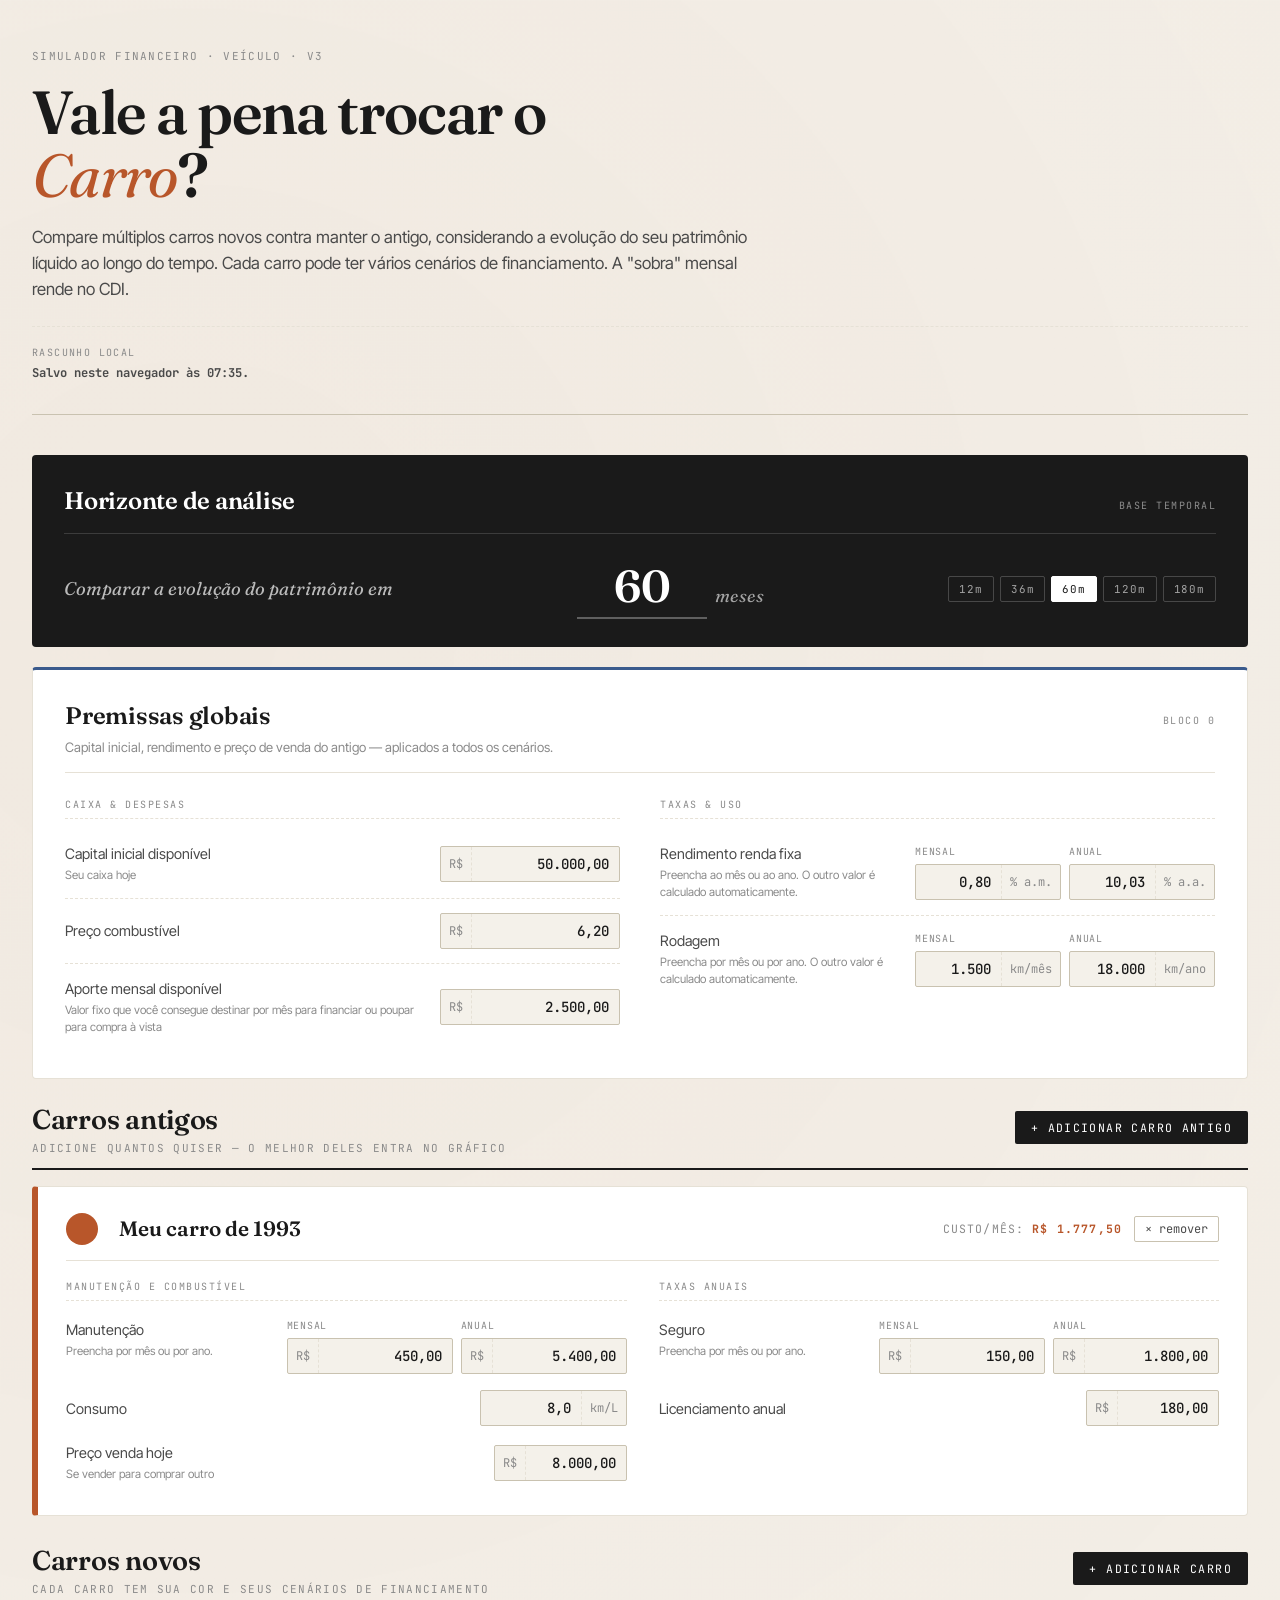
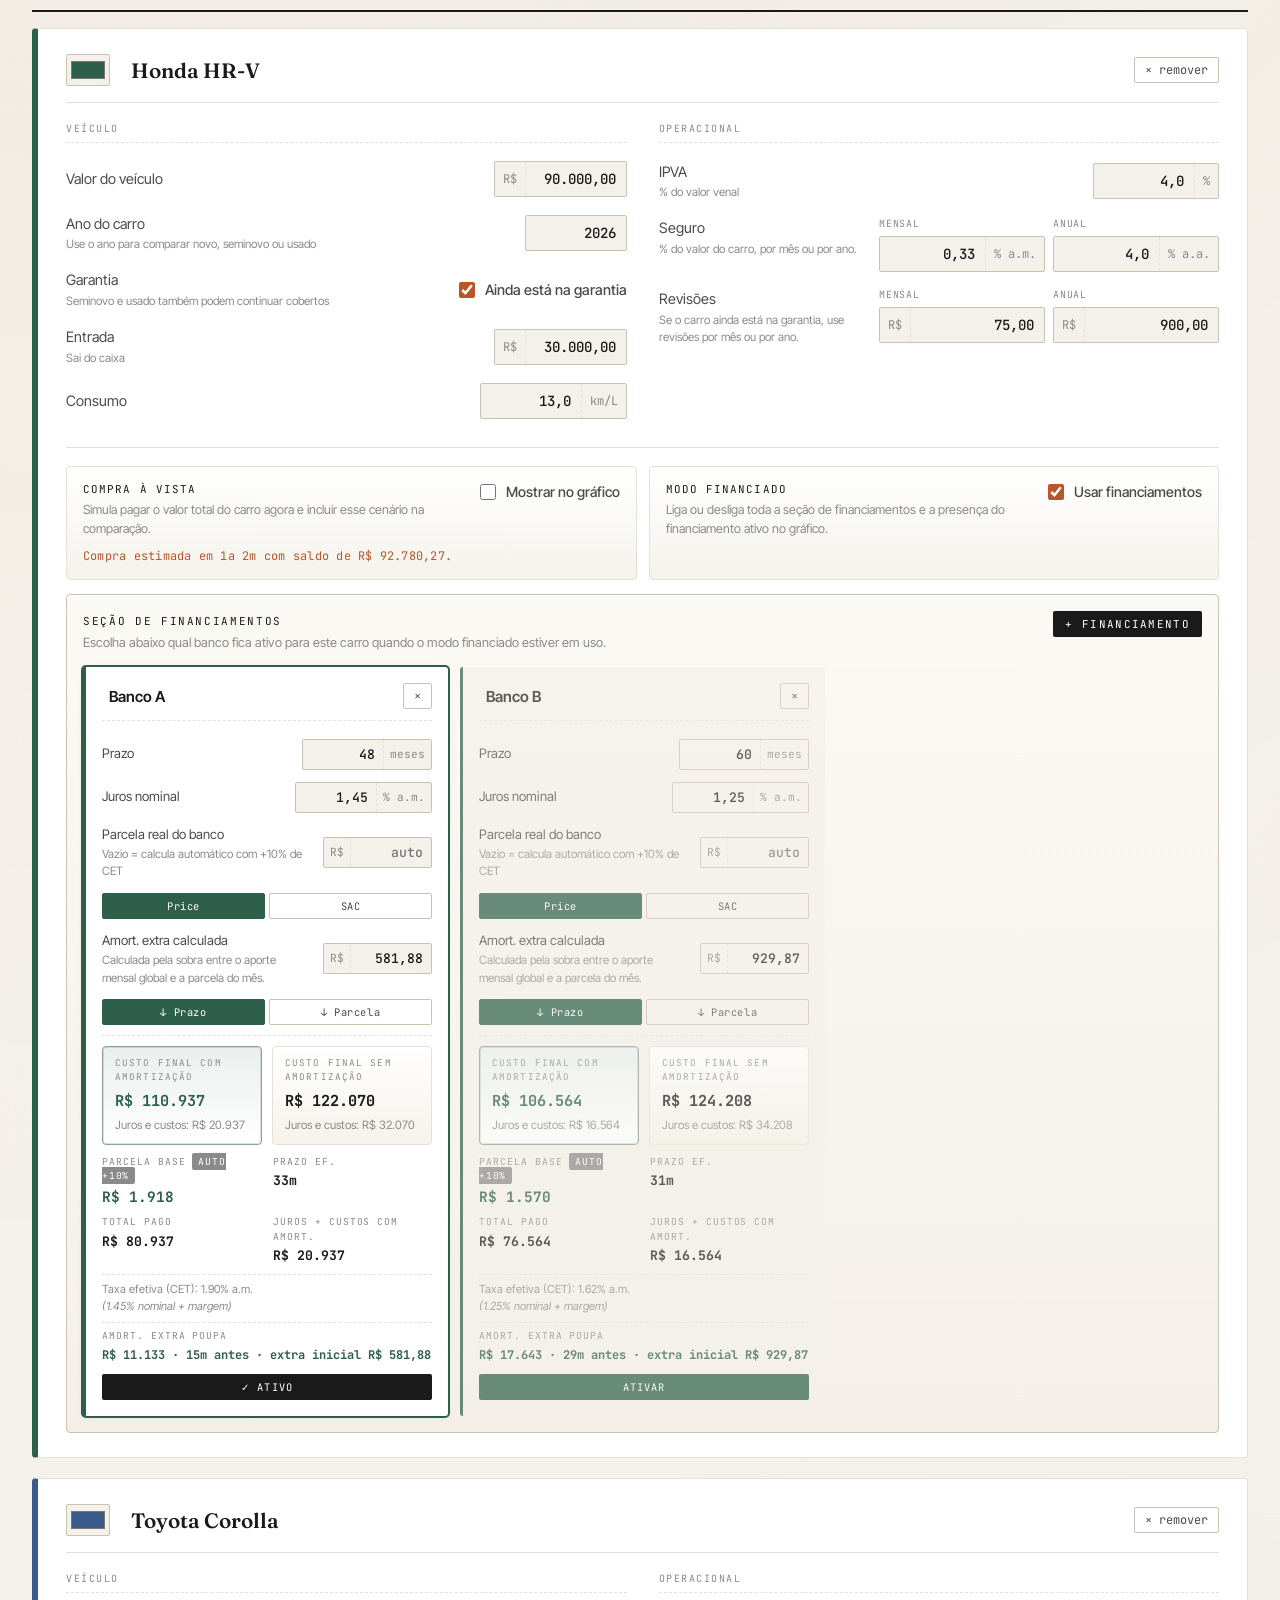
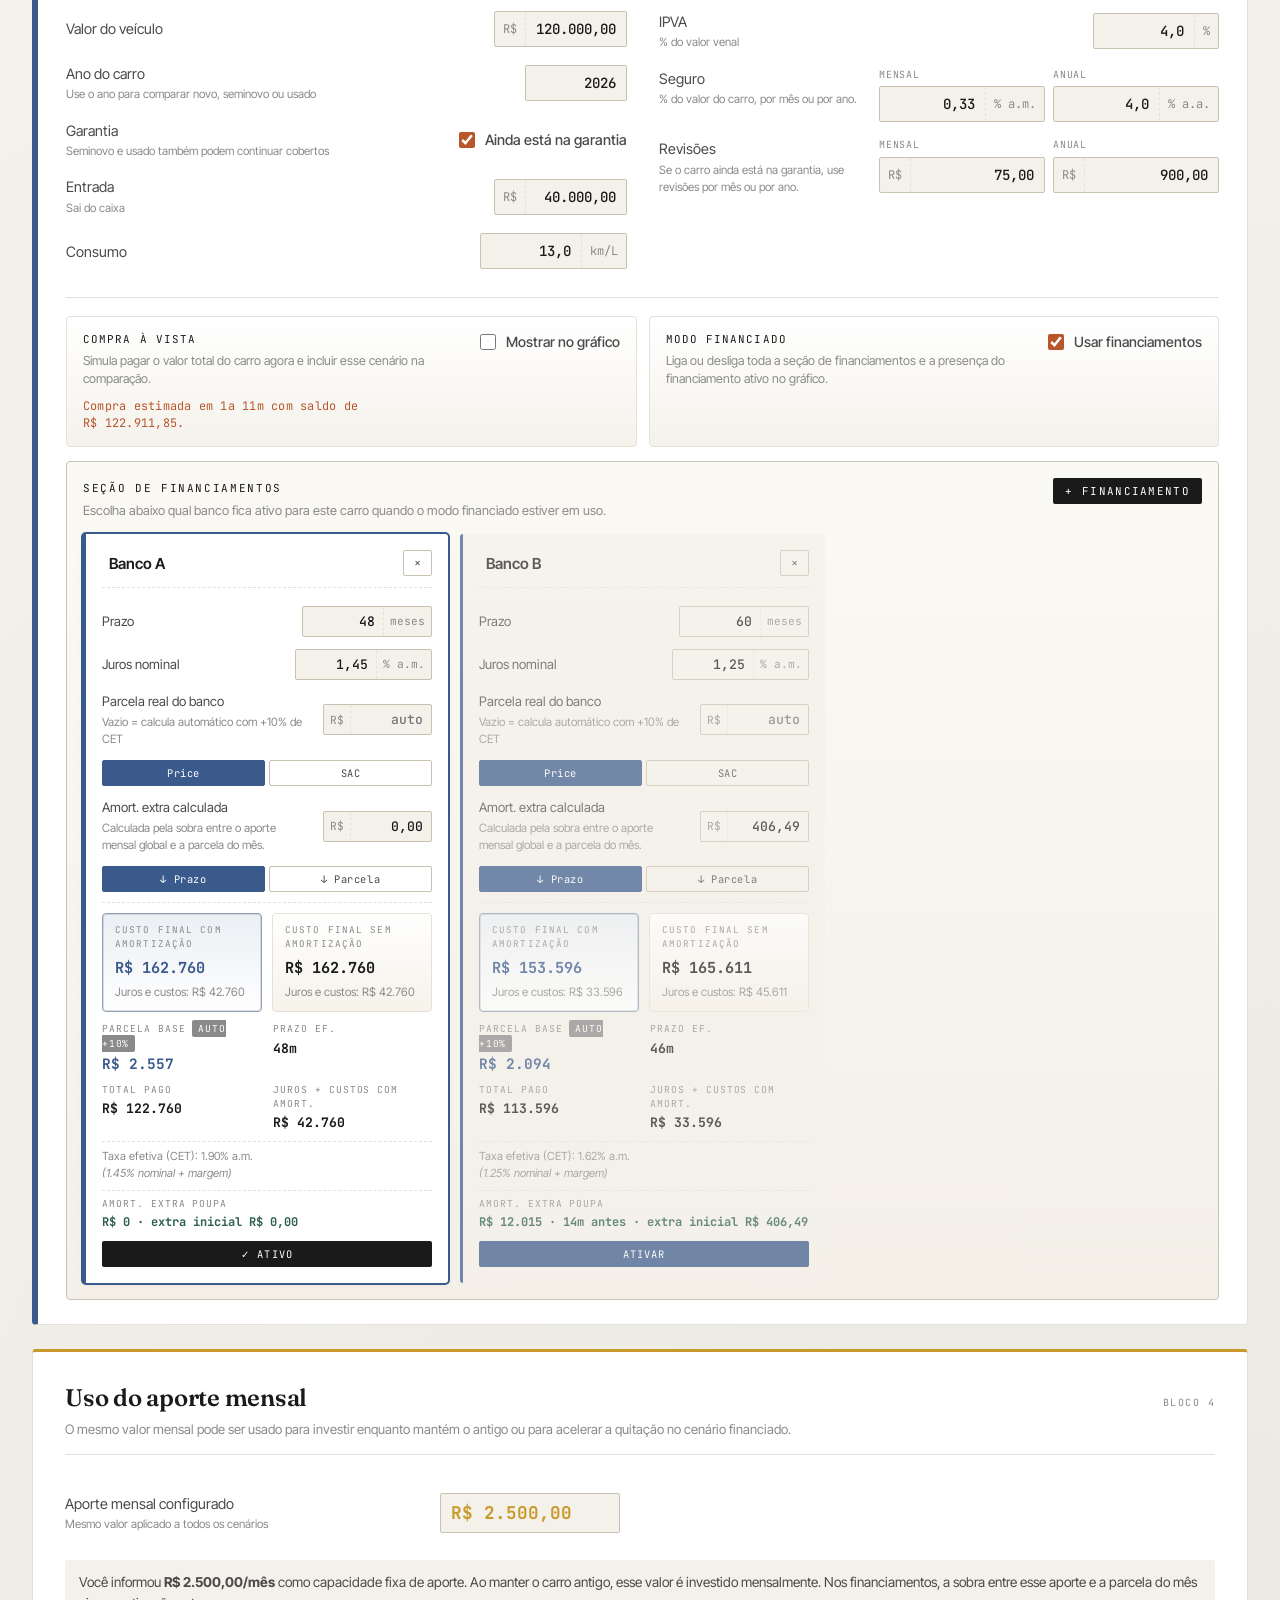
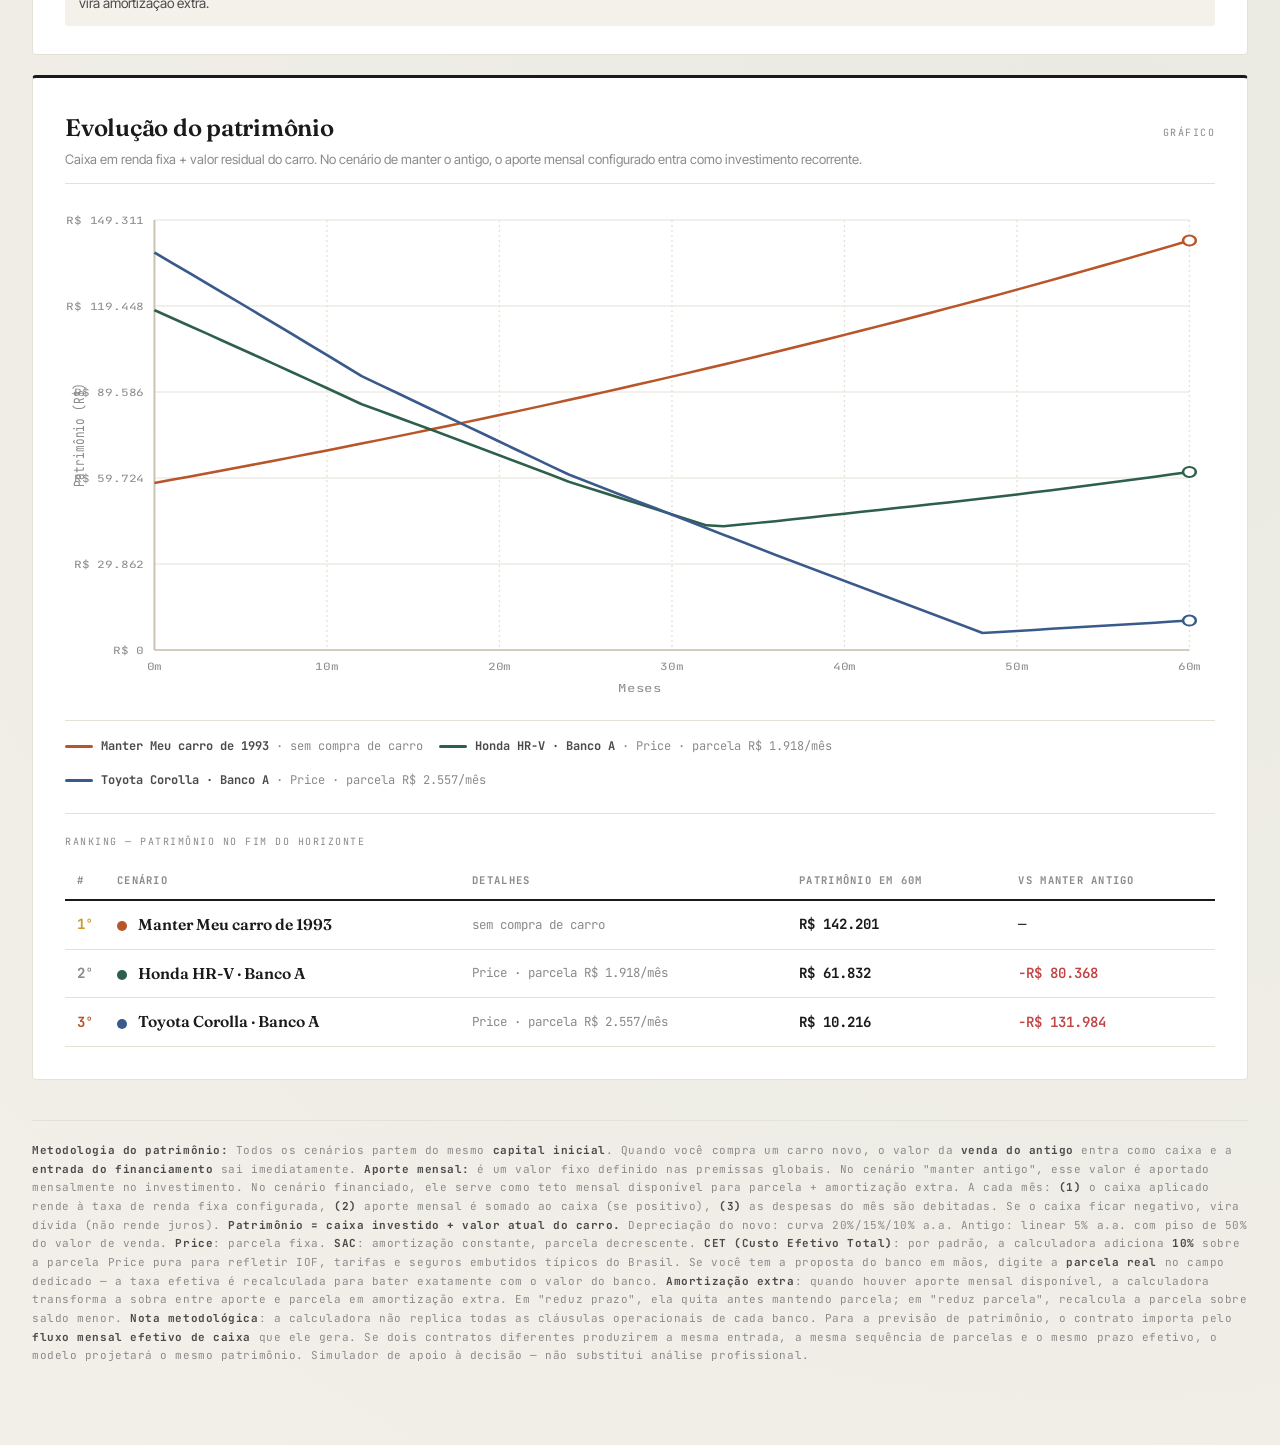
==== commit 004cdfb3: "feat: adicionar nota metodológica sobre fluxo mensal efetivo de caixa na calculadora" ====
--- a/index.html
+++ b/index.html
@@ -236,12 +236,18 @@
     <strong>Price</strong>: parcela fixa. <strong>SAC</strong>: amortização constante, parcela decrescente.
     <strong>CET (Custo Efetivo Total)</strong>: por padrão, a calculadora adiciona <strong>10%</strong> sobre a parcela Price pura para refletir IOF, tarifas e seguros embutidos típicos do Brasil. Se você tem a proposta do banco em mãos, digite a <strong>parcela real</strong> no campo dedicado — a taxa efetiva é recalculada para bater exatamente com o valor do banco.
     <strong>Amortização extra</strong>: quando houver aporte mensal disponível, a calculadora transforma a sobra entre aporte e parcela em amortização extra. Em "reduz prazo", ela quita antes mantendo parcela; em "reduz parcela", recalcula a parcela sobre saldo menor.
+    <strong>Nota metodológica</strong>: a calculadora não replica todas as cláusulas operacionais de cada banco. Para a previsão de patrimônio, o contrato importa pelo <strong>fluxo mensal efetivo de caixa</strong> que ele gera. Se dois contratos diferentes produzirem a mesma entrada, a mesma sequência de parcelas e o mesmo prazo efetivo, o modelo projetará o mesmo patrimônio.
     Simulador de apoio à decisão — não substitui análise profissional.
   </footer>
 
 </div>
 
 <script id="embedded_state" type="application/json"></script>
+<script src="js/constants.js"></script>
+<script src="js/format.js"></script>
+<script src="js/finance.js"></script>
+<script src="js/state.js"></script>
+<script src="js/chart.js"></script>
 <script src="js/app.js"></script>
 
 </body>
